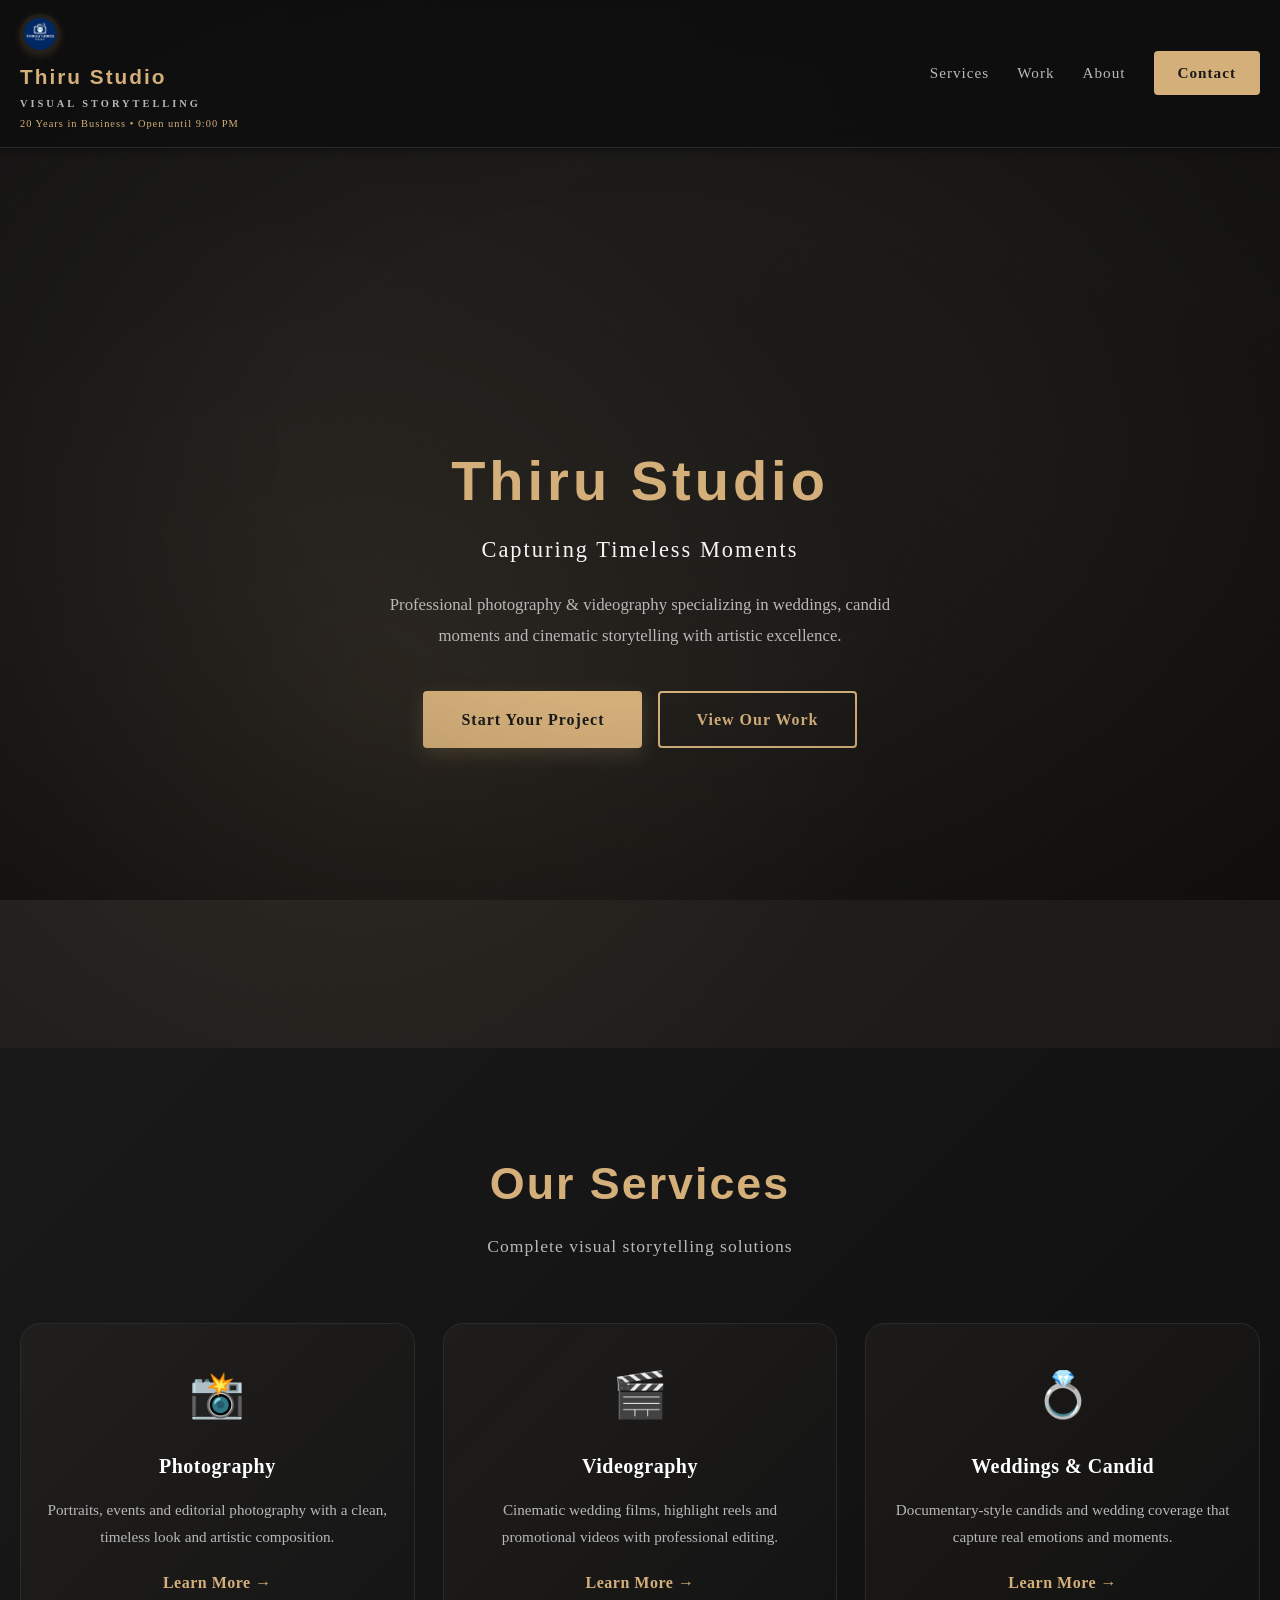
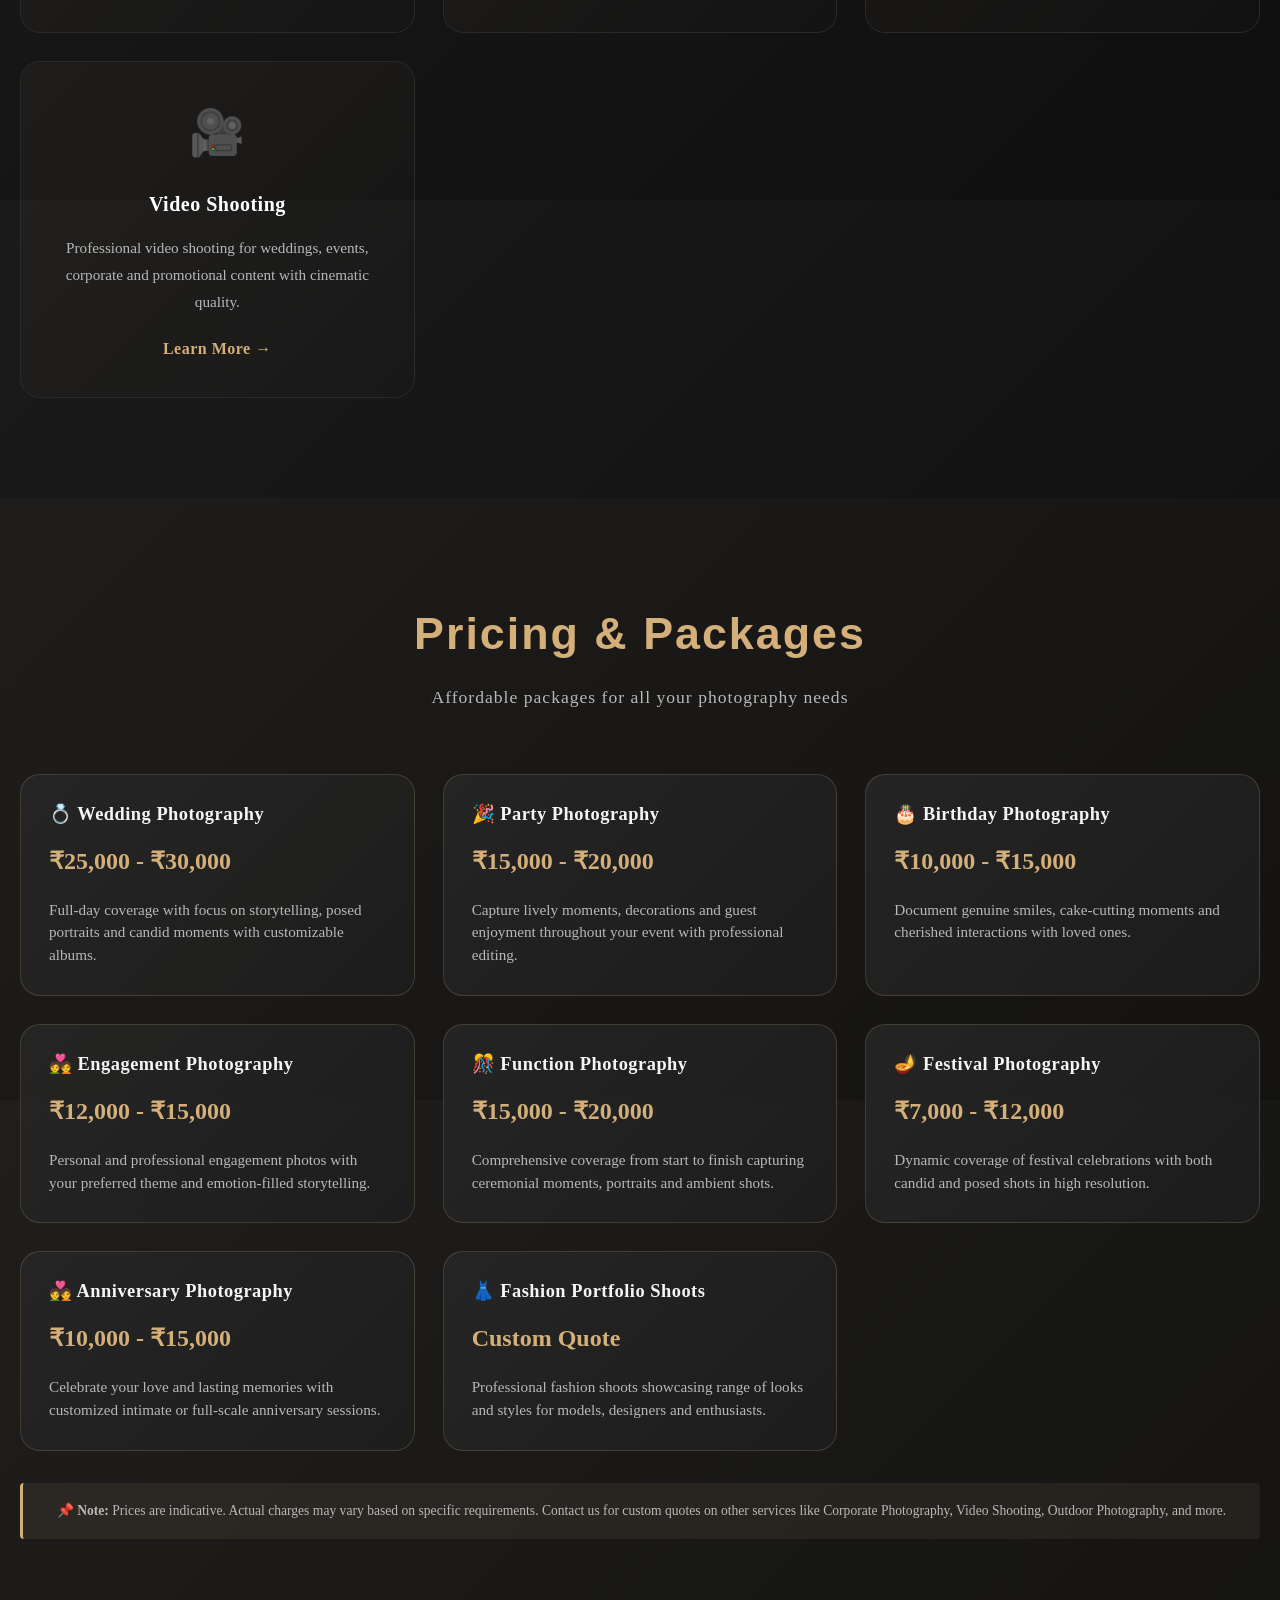
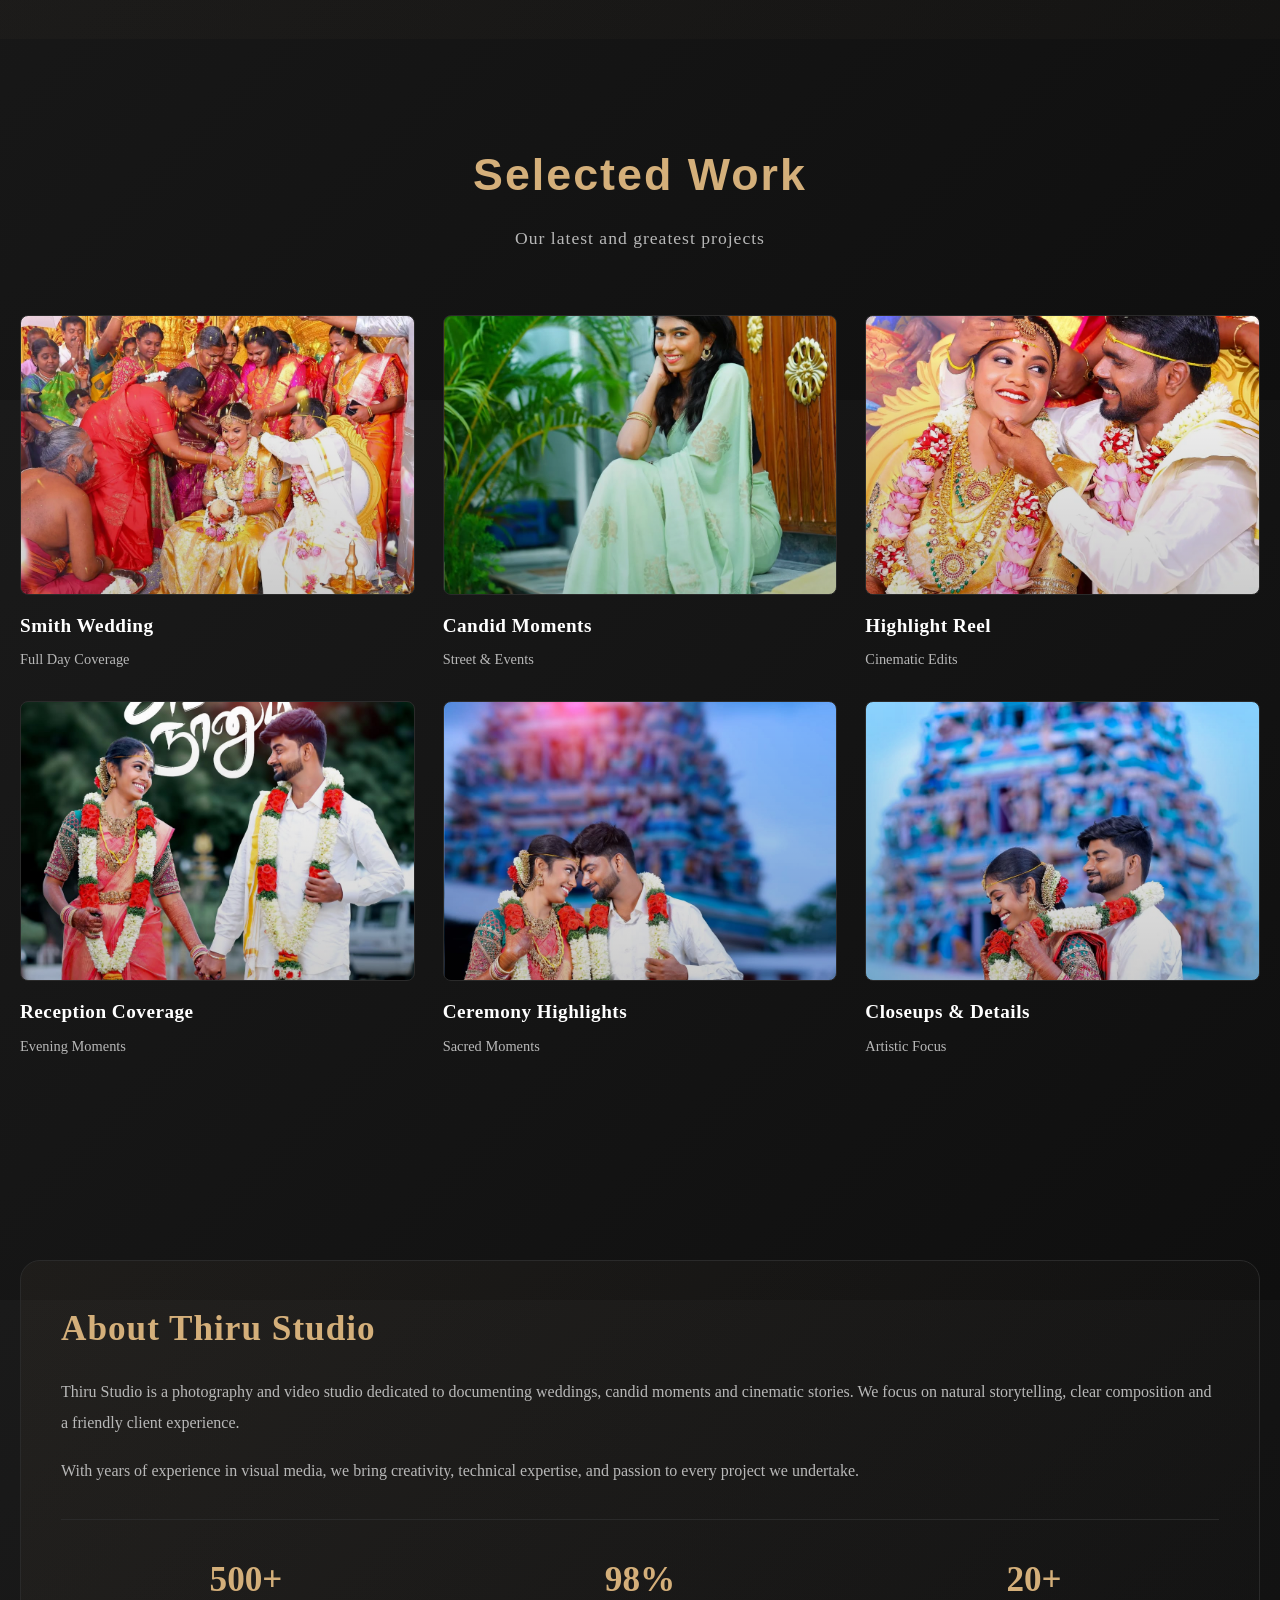
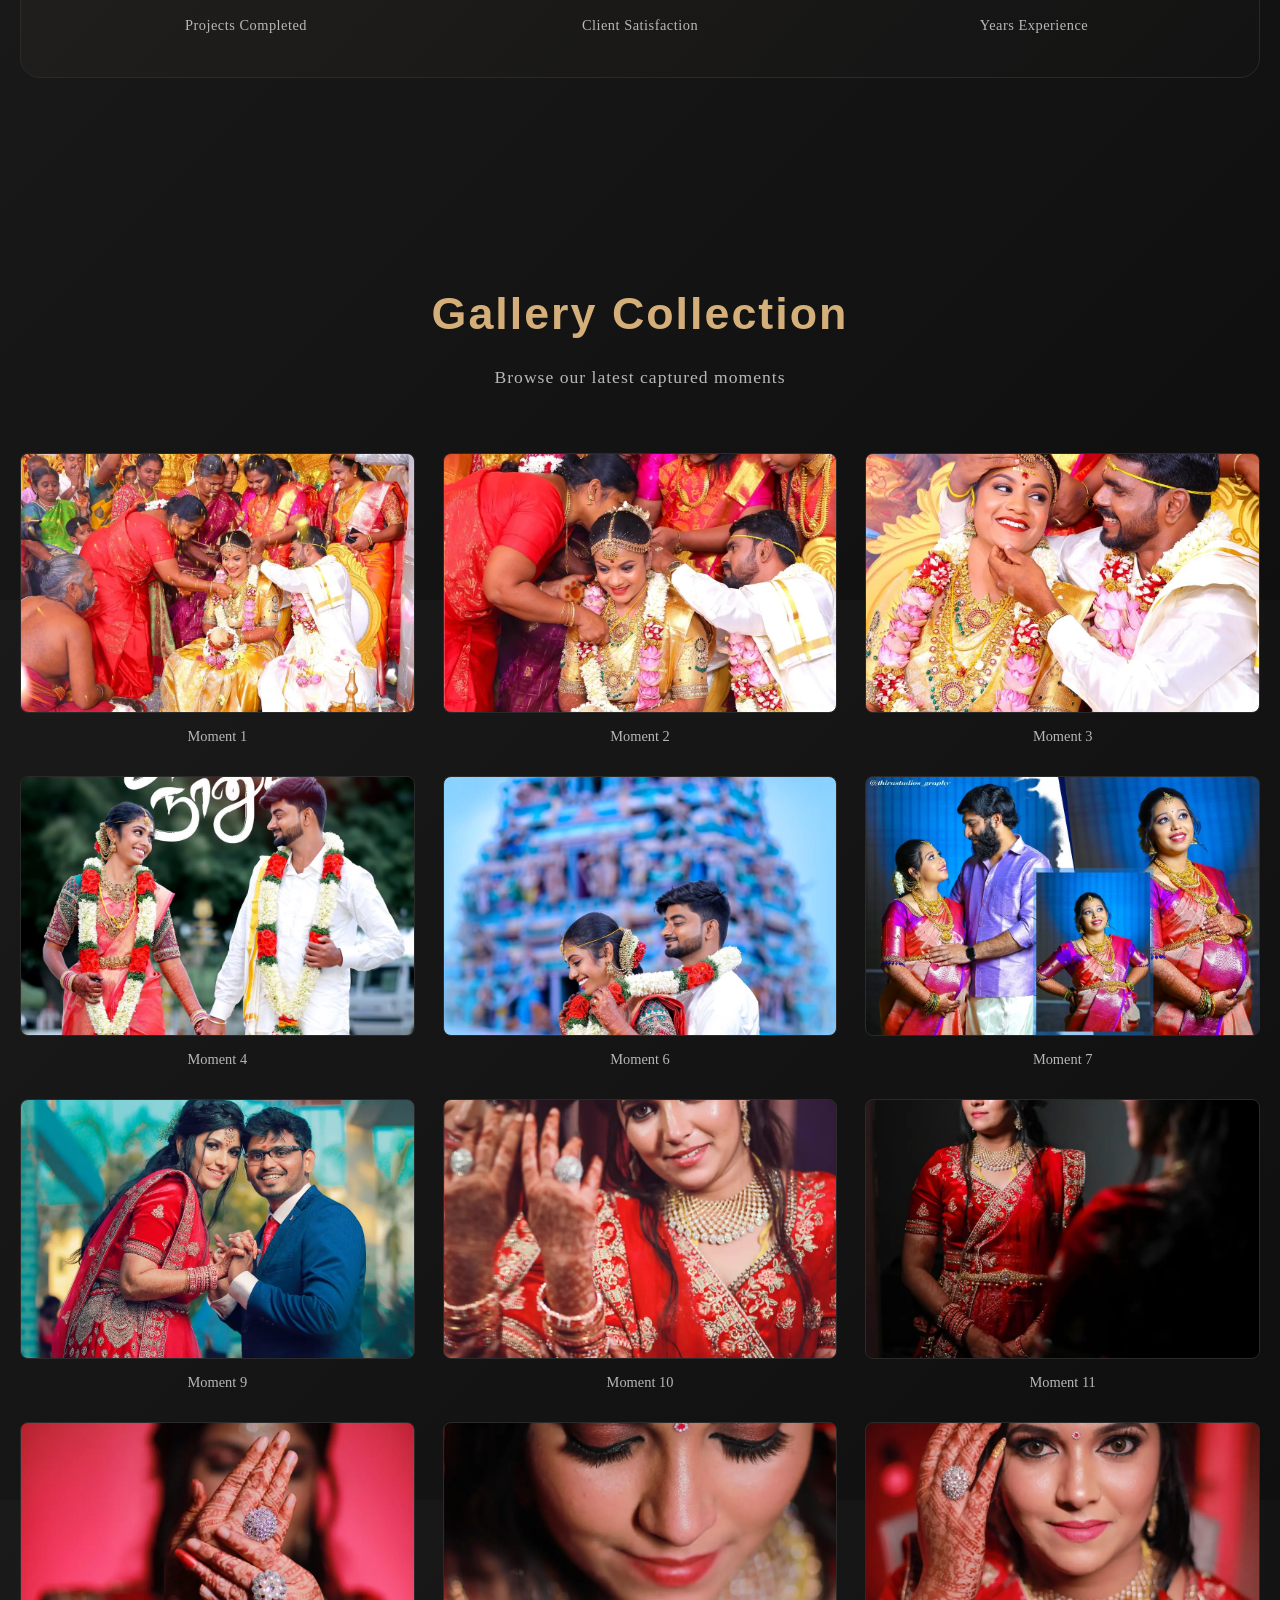
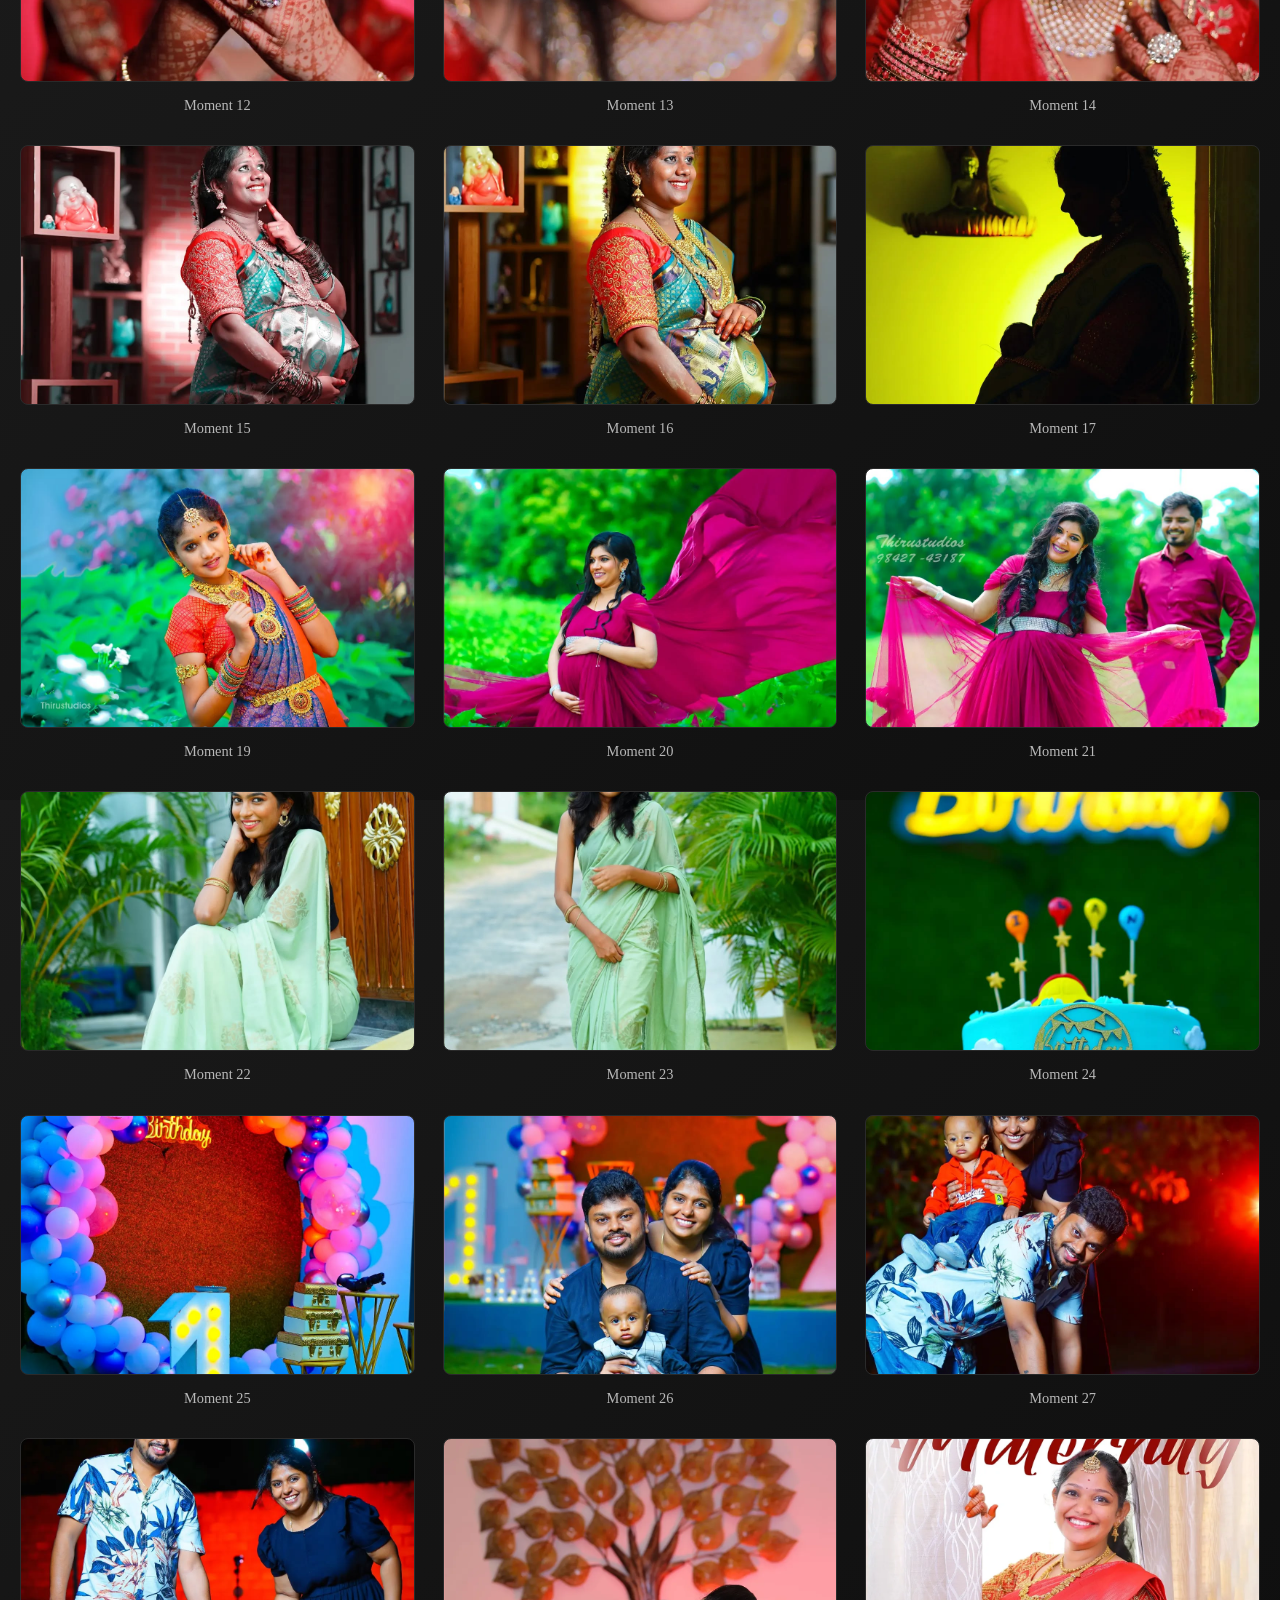
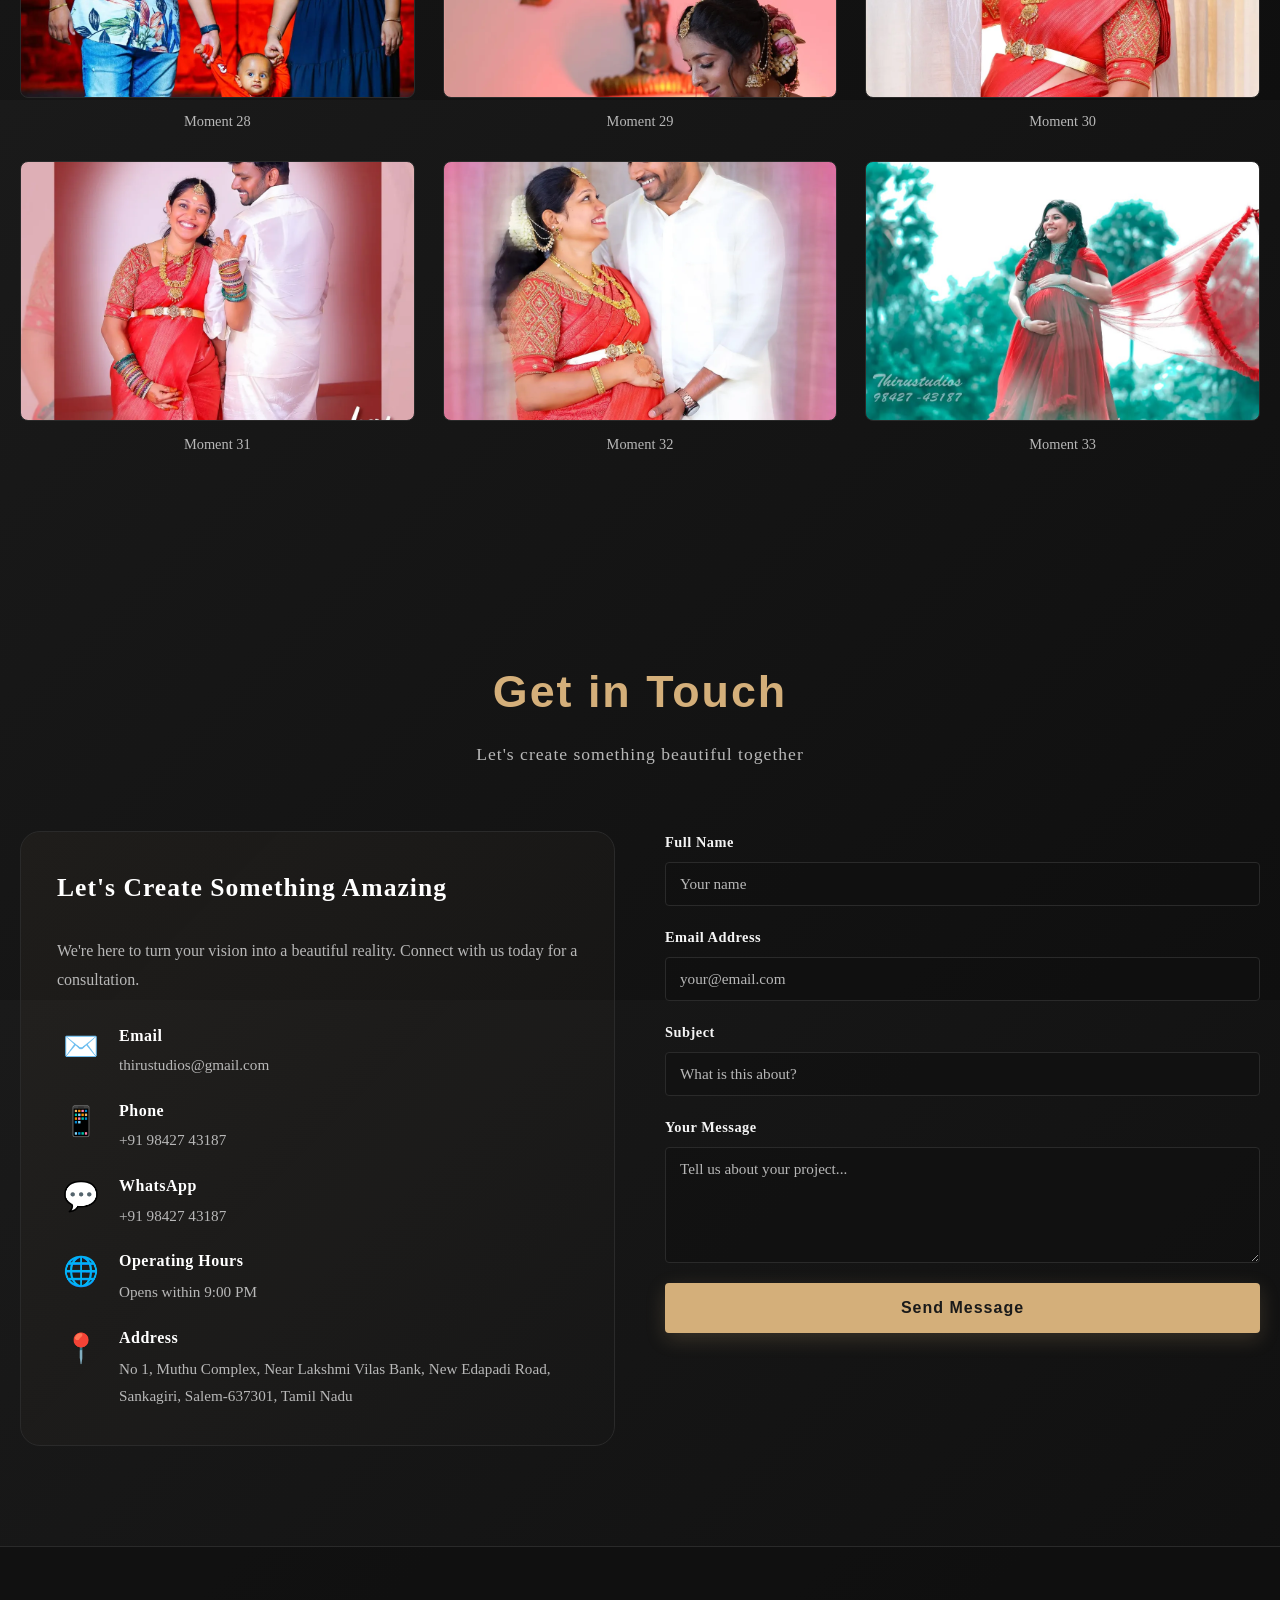
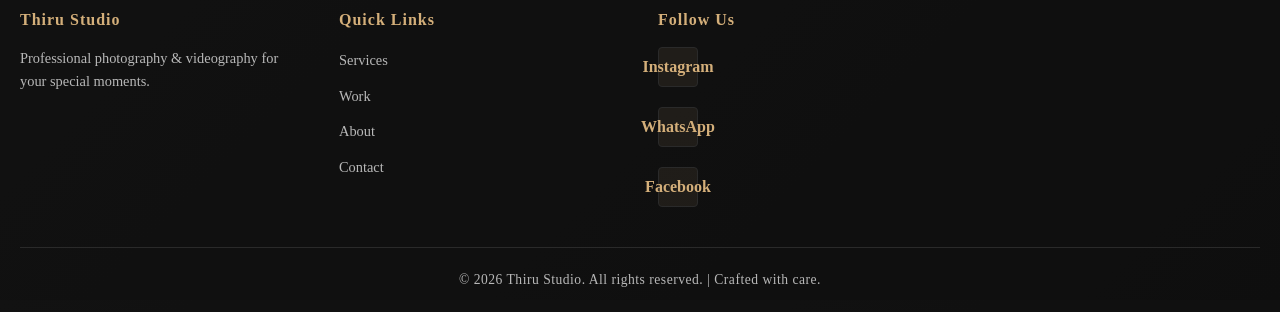
==== index.html @ d6e8b7d4 "Update index.html" ====
<!DOCTYPE html>
<html lang="en">
<head>
	<meta charset="UTF-8">
	<meta name="viewport" content="width=device-width, initial-scale=1.0">
	<title>Thiru Studio — Photography & Video Excellence</title>
	<link rel="stylesheet" href="styles.css">
</head>
<body>
	  
	<header class="site-header">
		<div class="container header-inner">
			<div class="brand-wrapper">
				<img src="logo.jpg" alt="Company Logo" class="logo">
				<a class="brand" href="#hero">Thiru Studio</a>
				<p class="brand-tagline">Visual Storytelling</p>
				<div class="brand-info">
				<span>20 Years in Business</span> • <span>Open until 9:00 PM</span>
				</div>
			</div>
			<button id="navToggle" class="nav-toggle" aria-label="Toggle navigation">☰</button>
			<nav id="siteNav" class="site-nav">
				<a href="#services">Services</a>
				<a href="#work">Work</a>
				<a href="#about">About</a>
				<a href="#contact" class="btn btn-nav">Contact</a>
			</nav>
		</div>
	</header>

	<main>
		<section id="hero" class="hero">
			<div class="container">
				<div class="hero-content">
					<h1 class="hero-title">Thiru Studio</h1>
					<p class="hero-subtitle">Capturing Timeless Moments</p>
					<p class="hero-description">Professional photography & videography specializing in weddings, candid moments and cinematic storytelling with artistic excellence.</p>
					<div class="hero-cta">
						<a href="#contact" class="btn btn-primary btn-lg">Start Your Project</a>
						<a href="#work" class="btn btn-secondary btn-lg">View Our Work</a>
					</div>
				</div>
			</div>
		</section>

		<section id="services" class="section services">
			<div class="container">
				<div class="section-header">
					<h2>Our Services</h2>
					<p class="section-subtitle">Complete visual storytelling solutions</p>
				</div>
				<div class="grid cols-3">
					<div class="service-card">
						<div class="service-icon">📸</div>
						<h3>Photography</h3>
						<p>Portraits, events and editorial photography with a clean, timeless look and artistic composition.</p>
						<a href="#contact" class="learn-more">Learn More →</a>
					</div>
					<div class="service-card">
						<div class="service-icon">🎬</div>
						<h3>Videography</h3>
						<p>Cinematic wedding films, highlight reels and promotional videos with professional editing.</p>
						<a href="#contact" class="learn-more">Learn More →</a>
					</div>
					<div class="service-card">
						<div class="service-icon">💍</div>
						<h3>Weddings & Candid</h3>
						<p>Documentary-style candids and wedding coverage that capture real emotions and moments.</p>
						<a href="#contact" class="learn-more">Learn More →</a>
					</div>
					<div class="service-card">
						<div class="service-icon">🎥</div>
						<h3>Video Shooting</h3>
						<p>Professional video shooting for weddings, events, corporate and promotional content with cinematic quality.</p>
						<a href="#contact" class="learn-more">Learn More →</a>
					</div>
				</div>
			</div>
		</section>

		<section id="pricing" class="section pricing">
			<div class="container">
				<div class="section-header">
					<h2>Pricing & Packages</h2>
					<p class="section-subtitle">Affordable packages for all your photography needs</p>
				</div>
				<div class="grid cols-3">
					<div class="pricing-card">
						<h3>💍 Wedding Photography</h3>
						<p class="price">₹25,000 - ₹30,000</p>
						<p>Full-day coverage with focus on storytelling, posed portraits and candid moments with customizable albums.</p>
					</div>
					<div class="pricing-card">
						<h3>🎉 Party Photography</h3>
						<p class="price">₹15,000 - ₹20,000</p>
						<p>Capture lively moments, decorations and guest enjoyment throughout your event with professional editing.</p>
					</div>
					<div class="pricing-card">
						<h3>🎂 Birthday Photography</h3>
						<p class="price">₹10,000 - ₹15,000</p>
						<p>Document genuine smiles, cake-cutting moments and cherished interactions with loved ones.</p>
					</div>
					<div class="pricing-card">
						<h3>💑 Engagement Photography</h3>
						<p class="price">₹12,000 - ₹15,000</p>
						<p>Personal and professional engagement photos with your preferred theme and emotion-filled storytelling.</p>
					</div>
					<div class="pricing-card">
						<h3>🎊 Function Photography</h3>
						<p class="price">₹15,000 - ₹20,000</p>
						<p>Comprehensive coverage from start to finish capturing ceremonial moments, portraits and ambient shots.</p>
					</div>
					<div class="pricing-card">
						<h3>🪔 Festival Photography</h3>
						<p class="price">₹7,000 - ₹12,000</p>
						<p>Dynamic coverage of festival celebrations with both candid and posed shots in high resolution.</p>
					</div>
					<div class="pricing-card">
						<h3>💑 Anniversary Photography</h3>
						<p class="price">₹10,000 - ₹15,000</p>
						<p>Celebrate your love and lasting memories with customized intimate or full-scale anniversary sessions.</p>
					</div>
					<div class="pricing-card">
						<h3>👗 Fashion Portfolio Shoots</h3>
						<p class="price">Custom Quote</p>
						<p>Professional fashion shoots showcasing range of looks and styles for models, designers and enthusiasts.</p>
					</div>
				</div>
				<p class="pricing-note">📌 <strong>Note:</strong> Prices are indicative. Actual charges may vary based on specific requirements. Contact us for custom quotes on other services like Corporate Photography, Video Shooting, Outdoor Photography, and more.</p>
			</div>
		</section>

		<section id="work" class="section work">
			<div class="container">
				<div class="section-header">
					<h2>Selected Work</h2>
					<p class="section-subtitle">Our latest and greatest projects</p>
				</div>
				<div class="grid cols-3">
					<figure class="work-item"> 
						<div class="work-thumb" data-src="wed 1.webp" data-caption="Smith Wedding — Full Day Coverage"></div>
						<figcaption>
							<h3>Smith Wedding</h3>
							<p>Full Day Coverage</p>
						</figcaption>
					</figure>
					<figure class="work-item"> 
						<div class="work-thumb" data-src="wed 22.webp" data-caption="Candid Moments — Street & Events"></div>
						<figcaption>
							<h3>Candid Moments</h3>
							<p>Street & Events</p>
						</figcaption>
					</figure>
					<figure class="work-item"> 
						<div class="work-thumb" data-src="wed 3.webp" data-caption="Highlight Reel — Cinematic Edits"></div>
						<figcaption>
							<h3>Highlight Reel</h3>
							<p>Cinematic Edits</p>
						</figcaption>
					</figure>
					<figure class="work-item"> 
						<div class="work-thumb" data-src="wed 4.heic" data-caption="Reception Coverage — Evening Moments"></div>
						<figcaption>
							<h3>Reception Coverage</h3>
							<p>Evening Moments</p>
						</figcaption>
					</figure>
					<figure class="work-item"> 
						<div class="work-thumb" data-src="wed 5.heic" data-caption="Ceremony Highlights — Sacred Moments"></div>
						<figcaption>
							<h3>Ceremony Highlights</h3>
							<p>Sacred Moments</p>
						</figcaption>
					</figure>
					<figure class="work-item"> 
						<div class="work-thumb" data-src="wed 6.heic" data-caption="Closeups & Details — Artistic Focus"></div>
						<figcaption>
							<h3>Closeups & Details</h3>
							<p>Artistic Focus</p>
						</figcaption>
					</figure>
				</div>
			</div>
		</section>

		<section id="about" class="section about">
			<div class="container">
				<div class="about-wrapper">
					<div class="about-content">
						<h2>About Thiru Studio</h2>
						<p>Thiru Studio is a photography and video studio dedicated to documenting weddings, candid moments and cinematic stories. We focus on natural storytelling, clear composition and a friendly client experience.</p>
						<p>With years of experience in visual media, we bring creativity, technical expertise, and passion to every project we undertake.</p>
						<div class="about-stats">
							<div class="stat">
								<strong>500+</strong>
								<span>Projects Completed</span>
							</div>
							<div class="stat">
								<strong>98%</strong>
								<span>Client Satisfaction</span>
							</div>
							<div class="stat">
								<strong>20+</strong>
								<span>Years Experience</span>
							</div>
						</div>
					</div>
				</div>
			</div>
		</section>

		<section id="gallery" class="section gallery">
			<div class="container">
				<div class="section-header">
					<h2>Gallery Collection</h2>
					<p class="section-subtitle">Browse our latest captured moments</p>
				</div>
				<div class="grid cols-3">
					<figure class="gallery-item">
						<div class="gallery-thumb" data-src="wed 1.webp" data-caption="Wedding Moment 1"></div>
						<figcaption>Moment 1</figcaption>
					</figure>
					<figure class="gallery-item">
						<div class="gallery-thumb" data-src="wed 2.webp" data-caption="Wedding Moment 2"></div>
						<figcaption>Moment 2</figcaption>
					</figure>
					<figure class="gallery-item">
						<div class="gallery-thumb" data-src="wed 3.webp" data-caption="Wedding Moment 3"></div>
						<figcaption>Moment 3</figcaption>
					</figure>
					<figure class="gallery-item">
					<div class="gallery-thumb" data-src="wed 4.heic" data-caption="Wedding Moment 4"></div>
					<figcaption>Moment 4</figcaption>
				</figure>
				<figure class="gallery-item">

					<div class="gallery-thumb" data-src="wed 6.heic" data-caption="Wedding Moment 6"></div>
						<figcaption>Moment 6</figcaption>
					</figure>
					<figure class="gallery-item">
						<div class="gallery-thumb" data-src="wed 7.webp" data-caption="Wedding Moment 7"></div>
						<figcaption>Moment 7</figcaption>
					</figure>
					<figure class="gallery-item">

						<div class="gallery-thumb" data-src="wed 9.webp" data-caption="Wedding Moment 9"></div>
						<figcaption>Moment 9</figcaption>
					</figure>
					<figure class="gallery-item">
						<div class="gallery-thumb" data-src="wed 10.webp" data-caption="Wedding Moment 10"></div>
						<figcaption>Moment 10</figcaption>
					</figure>
					<figure class="gallery-item">
						<div class="gallery-thumb" data-src="wed 11.webp" data-caption="Wedding Moment 11"></div>
						<figcaption>Moment 11</figcaption>
					</figure>
					<figure class="gallery-item">
						<div class="gallery-thumb" data-src="wed 12.webp" data-caption="Wedding Moment 12"></div>
						<figcaption>Moment 12</figcaption>
					</figure>
					<figure class="gallery-item">
						<div class="gallery-thumb" data-src="wed 13.webp" data-caption="Wedding Moment 13"></div>
						<figcaption>Moment 13</figcaption>
					</figure>
					<figure class="gallery-item">
						<div class="gallery-thumb" data-src="wed 14.webp" data-caption="Wedding Moment 14"></div>
						<figcaption>Moment 14</figcaption>
					</figure>
					<figure class="gallery-item">
						<div class="gallery-thumb" data-src="wed 15.webp" data-caption="Wedding Moment 15"></div>
						<figcaption>Moment 15</figcaption>
					</figure>
					<figure class="gallery-item">
						<div class="gallery-thumb" data-src="wed 16.webp" data-caption="Wedding Moment 16"></div>
						<figcaption>Moment 16</figcaption>
					</figure>
					<figure class="gallery-item">
						<div class="gallery-thumb" data-src="wed 17.webp" data-caption="Wedding Moment 17"></div>
						<figcaption>Moment 17</figcaption>
					</figure>
					<figure class="gallery-item">
						<div class="gallery-thumb" data-src="wed 19.webp" data-caption="Wedding Moment 19"></div>
						<figcaption>Moment 19</figcaption>
					</figure>
					<figure class="gallery-item">
						<div class="gallery-thumb" data-src="wed 20.webp" data-caption="Wedding Moment 20"></div>
						<figcaption>Moment 20</figcaption>
					</figure>
					<figure class="gallery-item">
						<div class="gallery-thumb" data-src="wed 21.webp" data-caption="Wedding Moment 21"></div>
						<figcaption>Moment 21</figcaption>
					</figure>
					<figure class="gallery-item">
						<div class="gallery-thumb" data-src="wed 22.webp" data-caption="Wedding Moment 22"></div>
						<figcaption>Moment 22</figcaption>
					</figure>
					<figure class="gallery-item">
						<div class="gallery-thumb" data-src="wed 23.webp" data-caption="Wedding Moment 23"></div>
						<figcaption>Moment 23</figcaption>
					</figure>
					<figure class="gallery-item">
						<div class="gallery-thumb" data-src="wed 24.webp" data-caption="Wedding Moment 24"></div>
						<figcaption>Moment 24</figcaption>
					</figure>
					<figure class="gallery-item">
						<div class="gallery-thumb" data-src="wed 25.webp" data-caption="Wedding Moment 25"></div>
						<figcaption>Moment 25</figcaption>
					</figure>
					<figure class="gallery-item">
						<div class="gallery-thumb" data-src="wed 26.webp" data-caption="Wedding Moment 26"></div>
						<figcaption>Moment 26</figcaption>
					</figure>
					<figure class="gallery-item">
						<div class="gallery-thumb" data-src="wed 27.webp" data-caption="Wedding Moment 27"></div>
						<figcaption>Moment 27</figcaption>
					</figure>
					<figure class="gallery-item">
						<div class="gallery-thumb" data-src="wed 28.webp" data-caption="Wedding Moment 28"></div>
						<figcaption>Moment 28</figcaption>
					</figure>
					<figure class="gallery-item">
						<div class="gallery-thumb" data-src="wed 29.webp" data-caption="Wedding Moment 29"></div>
						<figcaption>Moment 29</figcaption>
					</figure>
					<figure class="gallery-item">
						<div class="gallery-thumb" data-src="wed 30.webp" data-caption="Wedding Moment 30"></div>
						<figcaption>Moment 30</figcaption>
					</figure>
					<figure class="gallery-item">
						<div class="gallery-thumb" data-src="wed 31.webp" data-caption="Wedding Moment 31"></div>
						<figcaption>Moment 31</figcaption>
					</figure>
					<figure class="gallery-item">
						<div class="gallery-thumb" data-src="wed 32.webp" data-caption="Wedding Moment 32"></div>
						<figcaption>Moment 32</figcaption>
					</figure>
					<figure class="gallery-item">
					<div class="gallery-thumb" data-src="wedd 33.webp" data-caption="Wedding Moment 33"></div>
						<figcaption>Moment 33</figcaption>
					</figure>
				</div>
			</div>
		</section>

		<section id="contact" class="section contact">
			<div class="container">
				<div class="section-header">
					<h2>Get in Touch</h2>
					<p class="section-subtitle">Let's create something beautiful together</p>
				</div>
				<div class="contact-wrapper">
					<div class="contact-info-box">
						<h3>Let's Create Something Amazing</h3>
						<p>We're here to turn your vision into a beautiful reality. Connect with us today for a consultation.</p>
						<div class="contact-details">
							<div class="detail-item">
								<span class="detail-icon">✉️</span>
								<div>
									<strong>Email</strong>
									<a href="mailto:thirustudios@gmail.com">thirustudios@gmail.com</a>
								</div>
							</div>
							<div class="detail-item">
								<span class="detail-icon">📱</span>
								<div>
									<strong>Phone</strong>
										<a href="tel:+919842743187">+91 98427 43187</a>
								</div>
							</div>
							<div class="detail-item">
								<span class="detail-icon">💬</span>
								<div>
									<strong>WhatsApp</strong>
										<a href="https://wa.me/919842743187" target="_blank">+91 98427 43187</a>
								</div>
							</div>
							<div class="detail-item">
								<span class="detail-icon">🌐</span>
								<div>
								<strong>Operating Hours</strong>
								<p>Opens within 9:00 PM</p>
								</div>
							</div>
							<div class="detail-item">
								<span class="detail-icon">📍</span>
								<div>
									<strong>Address</strong>
									<p>No 1, Muthu Complex, Near Lakshmi Vilas Bank, New Edapadi Road, Sankagiri, Salem-637301, Tamil Nadu</p>
								</div>
							</div>
						</div>
					</div>
					<form id="contactForm" class="contact-form">
						<div class="form-group">
							<label for="name">Full Name</label>
							<input type="text" id="name" name="name" placeholder="Your name" required />
						</div>
						<div class="form-group">
							<label for="email">Email Address</label>
							<input type="email" id="email" name="email" placeholder="your@email.com" required />
						</div>
						<div class="form-group">
							<label for="subject">Subject</label>
							<input type="text" id="subject" name="subject" placeholder="What is this about?" />
						</div>
						<div class="form-group">
							<label for="message">Your Message</label>
							<textarea id="message" name="message" rows="5" placeholder="Tell us about your project..." required></textarea>
						</div>
						<button type="submit" class="btn btn-primary btn-lg">Send Message</button>
					</form>
				</div>
			</div>
		</section>
	</main>

	<footer class="site-footer">
		<div class="container footer-inner">
			<div class="footer-content">
				<div class="footer-section">
					<h4>Thiru Studio</h4>
					<p>Professional photography & videography for your special moments.</p>
				</div>
				<div class="footer-section">
					<h4>Quick Links</h4>
					<ul>
						<li><a href="#services">Services</a></li>
						<li><a href="#work">Work</a></li>
						<li><a href="#about">About</a></li>
						<li><a href="#contact">Contact</a></li>
					</ul>
				</div>
				<div class="footer-section">
					<h4>Follow Us</h4>
					<div class="socials">
						<a href="https://www.instagram.com/thirustudios_graphy" target="_blank" aria-label="Instagram" class="social-link">Instagram</a>
						<a href="https://wa.me/919842743187" target="_blank" aria-label="WhatsApp" class="social-link">WhatsApp</a>
						<a href="https://facebook.com/" target="_blank" aria-label="Facebook" class="social-link">Facebook</a>
					</div>
				</div>
			</div>
			<div class="footer-bottom">
				<p>&copy; <span id="year">2026</span> Thiru Studio. All rights reserved. | Crafted with care.</p>
			</div>
		</div>
	</footer>

	<script src="script.js"></script>
</body>
</html>
---- styles.css ----
/* =========================================
   THIRU STUDIO — Professional Photography
   Modern, Elegant, Mobile-First Design
   ========================================= */

:root {
  /* Elegant Studio Color Palette */
  --primary: #8b7355;
  --primary-light: #a89080;
  --primary-dark: #6b5344;
  --accent: #d4af7a;
  --accent-light: #e5c4a0;
  --secondary: #2c2c2c;
  --text-light: #f5f5f5;
  --text-muted: #b8b8b8;
  --bg-dark: #1a1a1a;
  --bg-darker: #0f0f0f;
  --border: #2a2a2a;
  --white: #ffffff;
  --max-width: 1300px;
  --radius: 12px;
  --radius-lg: 20px;
  --shadow: 0 8px 24px rgba(0, 0, 0, 0.5);
  --shadow-lg: 0 16px 48px rgba(0, 0, 0, 0.6);
}

* {
  box-sizing: border-box;
  margin: 0;
  padding: 0;
}

html, body {
  width: 100%;
  height: 100%;
}

body {
  font-family: 'Georgia', 'Garamond', serif;
  background: linear-gradient(135deg, var(--bg-dark) 0%, var(--bg-darker) 100%);
  color: var(--text-light);
  line-height: 1.6;
  -webkit-font-smoothing: antialiased;
  -moz-osx-font-smoothing: grayscale;
  overflow-x: hidden;
}

.container {
  max-width: var(--max-width);
  margin: 0 auto;
  padding: 0 20px;
}

/* ===== HEADER ===== */
.site-header {
  position: sticky;
  top: 0;
  z-index: 100;
  background: rgba(15, 15, 15, 0.95);
  backdrop-filter: blur(10px);
  border-bottom: 1px solid var(--border);
  padding: 14px 0;
  box-shadow: 0 2px 8px rgba(0, 0, 0, 0.4);
}

.header-inner {
  display: flex;
  align-items: center;
  justify-content: space-between;
  gap: 20px;
}

.brand-wrapper {
  display: flex;
  flex-direction: column;
  gap: 2px;
  flex: 1;
  align-items: flex-start;
}

.logo {
  height: 40px;
  width: 40px;
  margin-bottom: 4px;
  border-radius: 50%;
  object-fit: cover;
  transition: transform 0.3s ease;
  background: rgba(212, 175, 122, 0.1);
  padding: 4px;
  box-shadow: 0 2px 8px rgba(212, 175, 122, 0.15);
}

.logo:hover {
  transform: scale(1.1) rotate(5deg);
}

.brand {
  font-family: 'Arial', sans-serif;
  font-weight: 700;
  font-size: 1.3rem;
  color: var(--accent);
  text-decoration: none;
  letter-spacing: 2px;
  transition: all 0.3s ease;
}

.brand:hover {
  color: var(--accent-light);
  transform: translateX(2px);
}

.brand-tagline {
  font-size: 0.65rem;
  color: var(--text-muted);
  font-weight: 600;
  letter-spacing: 3px;
  text-transform: uppercase;
}

.brand-info {
  font-size: 0.65rem;
  color: var(--accent);
  font-weight: 500;
  letter-spacing: 1px;
}

.site-nav {
  display: flex;
  align-items: center;
  gap: 28px;
  margin-left: auto;
}

.site-nav a {
  color: var(--text-muted);
  text-decoration: none;
  font-weight: 500;
  font-size: 0.95rem;
  transition: all 0.3s ease;
  position: relative;
  letter-spacing: 1px;
}

.site-nav a::after {
  content: '';
  position: absolute;
  bottom: -4px;
  left: 0;
  width: 0;
  height: 1.5px;
  background: var(--accent);
  transition: width 0.3s ease;
}

.site-nav a:hover {
  color: var(--accent);
}

.site-nav a:hover::after {
  width: 100%;
}

.nav-toggle {
  display: none;
  flex-direction: column;
  gap: 6px;
  background: none;
  border: none;
  cursor: pointer;
  padding: 8px;
}

.nav-toggle span {
  width: 24px;
  height: 2px;
  background: var(--accent);
  transition: all 0.3s ease;
}

.btn-nav {
  padding: 10px 24px !important;
  border-radius: 4px;
  background: var(--accent) !important;
  border: none !important;
  color: var(--bg-dark) !important;
  font-weight: 600 !important;
}

.btn-nav:hover::after {
  width: 0 !important;
}

/* ===== HERO ===== */
.hero {
  min-height: 100vh;
  display: flex;
  align-items: center;
  justify-content: center;
  padding: 100px 20px;
  background: linear-gradient(135deg, rgba(139, 115, 85, 0.05) 0%, rgba(212, 175, 122, 0.05) 100%);
  position: relative;
  overflow: hidden;
}

.hero::before {
  content: '';
  position: absolute;
  inset: 0;
  background: radial-gradient(circle at 30% 60%, rgba(212, 175, 122, 0.08) 0%, transparent 50%);
  pointer-events: none;
}

.hero-content {
  position: relative;
  z-index: 2;
  text-align: center;
  max-width: 800px;
  margin: 0 auto;
}

.hero-title {
  font-family: 'Arial', sans-serif;
  font-size: 3.5rem;
  font-weight: 900;
  margin-bottom: 16px;
  letter-spacing: 4px;
  color: var(--accent);
  line-height: 1.2;
}

.hero-subtitle {
  font-size: 1.4rem;
  color: var(--text-light);
  margin-bottom: 20px;
  font-weight: 300;
  letter-spacing: 2px;
}

.hero-description {
  font-size: 1.05rem;
  color: var(--text-muted);
  margin-bottom: 40px;
  line-height: 1.8;
  max-width: 550px;
  margin-left: auto;
  margin-right: auto;
}

.hero-cta {
  display: flex;
  gap: 16px;
  justify-content: center;
  align-items: center;
  flex-wrap: wrap;
}

/* ===== BUTTONS ===== */
.btn {
  display: inline-flex;
  align-items: center;
  justify-content: center;
  padding: 13px 32px;
  border-radius: 4px;
  text-decoration: none;
  font-weight: 600;
  border: 2px solid transparent;
  transition: all 0.3s ease;
  cursor: pointer;
  font-size: 0.95rem;
  gap: 8px;
  letter-spacing: 1px;
}

.btn-lg {
  padding: 14px 36px;
  font-size: 1rem;
}

.btn-primary {
  background: var(--accent);
  color: var(--bg-dark);
  border-color: var(--accent);
  box-shadow: 0 6px 20px rgba(212, 175, 122, 0.2);
}

.btn-primary:hover {
  background: var(--accent-light);
  transform: translateY(-2px);
  box-shadow: 0 10px 30px rgba(212, 175, 122, 0.3);
}

.btn-secondary {
  background: transparent;
  color: var(--accent);
  border-color: var(--accent);
}

.btn-secondary:hover {
  background: rgba(212, 175, 122, 0.1);
  transform: translateY(-2px);
}

/* ===== SECTIONS ===== */
.section {
  padding: 80px 0;
  position: relative;
}

.section-header {
  text-align: center;
  margin-bottom: 60px;
}

.section-header h2 {
  font-family: 'Arial', sans-serif;
  font-size: 2.8rem;
  margin-bottom: 12px;
  font-weight: 800;
  letter-spacing: 2px;
  color: var(--accent);
}

.section-subtitle {
  font-size: 1.1rem;
  color: var(--text-muted);
  margin: 0;
  letter-spacing: 1px;
}

h2 {
  color: var(--accent);
}

h3 {
  color: var(--white);
  font-size: 1.25rem;
  letter-spacing: 0.5px;
}

p {
  color: var(--text-muted);
  line-height: 1.8;
}

/* ===== GRID ===== */
.grid {
  display: grid;
  gap: 28px;
}

.cols-3 {
  grid-template-columns: repeat(auto-fit, minmax(300px, 1fr));
}

/* ===== SERVICES SECTION ===== */
.service-card {
  background: linear-gradient(135deg, rgba(139, 115, 85, 0.08), rgba(44, 44, 44, 0.05));
  border: 1px solid var(--border);
  padding: 36px 24px;
  border-radius: var(--radius-lg);
  text-align: center;
  transition: all 0.4s cubic-bezier(0.4, 0, 0.2, 1);
  display: flex;
  flex-direction: column;
  gap: 14px;
  position: relative;
  overflow: hidden;
}

.service-card::before {
  content: '';
  position: absolute;
  inset: 0;
  background: linear-gradient(135deg, rgba(212, 175, 122, 0.1), transparent);
  opacity: 0;
  transition: opacity 0.4s ease;
  pointer-events: none;
}

.service-card:hover {
  border-color: var(--accent);
  transform: translateY(-8px);
  box-shadow: var(--shadow);
  background: linear-gradient(135deg, rgba(139, 115, 85, 0.12), rgba(44, 44, 44, 0.08));
}

.service-card:hover::before {
  opacity: 1;
}

.service-icon {
  font-size: 2.8rem;
  margin-bottom: 4px;
  display: inline-block;
}

.service-card h3 {
  margin: 0;
  font-weight: 700;
}

.service-card p {
  margin: 0;
  font-size: 0.95rem;
}

.learn-more {
  color: var(--accent);
  text-decoration: none;
  font-weight: 600;
  transition: all 0.3s ease;
  display: inline-block;
  margin-top: 6px;
  letter-spacing: 0.5px;
}

.learn-more:hover {
  color: var(--accent-light);
  transform: translateX(4px);
}

/* ===== PRICING SECTION ===== */
.pricing {
  background: linear-gradient(135deg, rgba(139, 115, 85, 0.05) 0%, rgba(212, 175, 122, 0.02) 100%);
}

.pricing-card {
  background: linear-gradient(135deg, rgba(40, 40, 40, 0.8) 0%, rgba(30, 30, 30, 0.8) 100%);
  border: 1px solid rgba(212, 175, 122, 0.2);
  border-radius: var(--radius-lg);
  padding: 28px;
  display: flex;
  flex-direction: column;
  gap: 12px;
  transition: all 0.4s cubic-bezier(0.25, 0.46, 0.45, 0.94);
  position: relative;
  overflow: hidden;
}

.pricing-card::before {
  content: '';
  position: absolute;
  top: 0;
  left: -100%;
  width: 100%;
  height: 100%;
  background: linear-gradient(90deg, transparent, rgba(212, 175, 122, 0.15), transparent);
  transition: left 0.6s ease;
  pointer-events: none;
}

.pricing-card:hover {
  border-color: var(--accent);
  background: linear-gradient(135deg, rgba(50, 50, 50, 0.9) 0%, rgba(40, 40, 40, 0.9) 100%);
  transform: translateY(-8px);
  box-shadow: 0 12px 32px rgba(212, 175, 122, 0.15);
}

.pricing-card:hover::before {
  left: 100%;
}

.pricing-card h3 {
  font-size: 1.15rem;
  font-weight: 700;
  color: var(--text-light);
  margin: 0;
  line-height: 1.3;
}

.pricing-card .price {
  font-size: 1.5rem;
  font-weight: 700;
  color: var(--accent);
  margin: 4px 0 8px 0;
}

.pricing-card p {
  font-size: 0.95rem;
  color: var(--text-muted);
  margin: 0;
  line-height: 1.5;
}

.pricing-note {
  text-align: center;
  font-size: 0.85rem;
  color: var(--text-muted);
  margin-top: 32px;
  padding: 16px;
  background: rgba(212, 175, 122, 0.08);
  border-left: 3px solid var(--accent);
  border-radius: 4px;
}
.work-item {
  position: relative;
  cursor: pointer;
  margin: 0;
}

.work-thumb {
  width: 100%;
  height: 280px;
  background-size: cover;
  background-position: center;
  border-radius: 8px;
  display: flex;
  align-items: flex-end;
  padding: 20px;
  position: relative;
  overflow: hidden;
  transition: all 0.4s cubic-bezier(0.4, 0, 0.2, 1);
  background-color: var(--border);
  border: 1px solid var(--border);
}

.work-thumb::before {
  content: '';
  position: absolute;
  inset: 0;
  background: linear-gradient(180deg, rgba(0, 0, 0, 0), rgba(0, 0, 0, 0.5));
  opacity: 0.4;
  transition: opacity 0.4s ease;
  z-index: 1;
}

.work-item:hover .work-thumb {
  transform: scale(1.06);
  box-shadow: var(--shadow);
  border-color: var(--accent);
}

.work-item:hover .work-thumb::before {
  opacity: 0.7;
}

.work-item figcaption {
  margin-top: 16px;
  text-align: left;
}

.work-item figcaption h3 {
  margin: 0 0 6px;
  font-size: 1.2rem;
  font-weight: 700;
}

.work-item figcaption p {
  margin: 0;
  color: var(--text-muted);
  font-size: 0.9rem;
}

/* ===== ABOUT SECTION ===== */
.about-wrapper {
  display: grid;
  grid-template-columns: 1fr;
  gap: 50px;
  align-items: center;
}

.about-content {
  padding: 40px;
  background: linear-gradient(135deg, rgba(139, 115, 85, 0.08), rgba(44, 44, 44, 0.05));
  border: 1px solid var(--border);
  border-radius: var(--radius-lg);
}

.about-content h2 {
  font-size: 2.2rem;
  margin-bottom: 20px;
  letter-spacing: 1px;
}

.about-content p {
  margin-bottom: 18px;
  font-size: 1rem;
  line-height: 1.9;
}

.about-stats {
  display: grid;
  grid-template-columns: repeat(3, 1fr);
  gap: 24px;
  margin-top: 32px;
  padding-top: 32px;
  border-top: 1px solid var(--border);
}

.stat {
  text-align: center;
}

.stat strong {
  display: block;
  font-size: 2.2rem;
  color: var(--accent);
  margin-bottom: 6px;
  font-weight: 700;
}

.stat span {
  display: block;
  color: var(--text-muted);
  font-size: 0.9rem;
  letter-spacing: 0.5px;
}

/* ===== GALLERY SECTION ===== */
.gallery-item {
  position: relative;
  margin: 0;
}

.gallery-thumb {
  width: 100%;
  height: 260px;
  background-size: cover;
  background-position: center;
  border-radius: 8px;
  overflow: hidden;
  transition: all 0.4s cubic-bezier(0.4, 0, 0.2, 1);
  background-color: var(--border);
  position: relative;
  display: flex;
  align-items: center;
  justify-content: center;
  border: 1px solid var(--border);
  cursor: pointer;
}

.gallery-thumb::after {
  content: '';
  position: absolute;
  inset: 0;
  background: linear-gradient(135deg, rgba(212, 175, 122, 0.2), rgba(139, 115, 85, 0.2));
  opacity: 0;
  transition: opacity 0.4s ease;
  z-index: 2;
}

.gallery-item:hover .gallery-thumb {
  transform: scale(1.08);
  box-shadow: var(--shadow);
  border-color: var(--accent);
}

.gallery-item:hover .gallery-thumb::after {
  opacity: 1;
}

.gallery-item figcaption {
  margin-top: 12px;
  color: var(--text-muted);
  text-align: center;
  font-size: 0.9rem;
  font-weight: 500;
}

/* ===== CONTACT SECTION ===== */
.contact-wrapper {
  display: grid;
  grid-template-columns: 1fr 1fr;
  gap: 50px;
  align-items: stretch;
}

.contact-info-box {
  padding: 36px;
  background: linear-gradient(135deg, rgba(139, 115, 85, 0.08), rgba(44, 44, 44, 0.05));
  border: 1px solid var(--border);
  border-radius: var(--radius-lg);
  display: flex;
  flex-direction: column;
  gap: 28px;
}

.contact-info-box h3 {
  font-size: 1.6rem;
  margin: 0;
  letter-spacing: 1px;
}

.contact-details {
  display: flex;
  flex-direction: column;
  gap: 20px;
}

.detail-item {
  display: flex;
  gap: 14px;
  align-items: flex-start;
}

.detail-icon {
  font-size: 1.8rem;
  min-width: 48px;
  text-align: center;
  color: var(--accent);
}

.detail-item div {
  flex: 1;
}

.detail-item strong {
  display: block;
  color: var(--white);
  margin-bottom: 4px;
  font-weight: 600;
  letter-spacing: 0.5px;
}

.detail-item a,
.detail-item p {
  margin: 0;
  color: var(--text-muted);
  text-decoration: none;
  transition: all 0.3s ease;
  font-size: 0.95rem;
}

.detail-item a:hover {
  color: var(--accent);
}

.contact-form {
  display: flex;
  flex-direction: column;
  gap: 20px;
}

.form-group {
  display: flex;
  flex-direction: column;
  gap: 8px;
}

.form-group label {
  color: var(--text-light);
  font-weight: 600;
  font-size: 0.9rem;
  letter-spacing: 0.5px;
}

.form-group input,
.form-group textarea {
  padding: 12px 14px;
  border: 1px solid var(--border);
  background: rgba(15, 15, 15, 0.6);
  border-radius: 4px;
  color: var(--text-light);
  font-family: inherit;
  font-size: 0.95rem;
  transition: all 0.3s ease;
}

.form-group input::placeholder,
.form-group textarea::placeholder {
  color: var(--text-muted);
}

.form-group input:focus,
.form-group textarea:focus {
  outline: none;
  border-color: var(--accent);
  background: rgba(15, 15, 15, 0.8);
  box-shadow: 0 0 0 2px rgba(212, 175, 122, 0.15);
}

/* ===== FOOTER ===== */
.site-footer {
  border-top: 1px solid var(--border);
  padding: 60px 0 20px;
  background: rgba(15, 15, 15, 0.7);
}

.footer-inner {
  display: flex;
  flex-direction: column;
  gap: 40px;
}

.footer-content {
  display: grid;
  grid-template-columns: repeat(4, 1fr);
  gap: 36px;
}

.footer-section h4 {
  font-size: 1rem;
  margin-bottom: 14px;
  color: var(--accent);
  font-weight: 700;
  letter-spacing: 1px;
}

.footer-section p {
  margin: 0 0 12px;
  font-size: 0.9rem;
  line-height: 1.6;
}

.footer-section ul {
  list-style: none;
  display: flex;
  flex-direction: column;
  gap: 10px;
}

.footer-section ul li a {
  color: var(--text-muted);
  text-decoration: none;
  transition: all 0.3s ease;
  display: inline-flex;
  align-items: center;
  gap: 6px;
  font-size: 0.9rem;
}

.footer-section ul li a:hover {
  color: var(--accent);
  transform: translateX(4px);
}

.socials {
  display: flex;
  flex-direction: column;
  gap: 20px;
  align-items: flex-start;
}

.social-link {
  display: inline-flex;
  align-items: center;
  justify-content: center;
  width: 40px;
  height: 40px;
  border-radius: 4px;
  background: rgba(212, 175, 122, 0.08);
  color: var(--accent);
  text-decoration: none;
  transition: all 0.3s ease;
  font-weight: 600;
  border: 1px solid var(--border);
}

.social-link:hover {
  background: var(--accent);
  color: var(--bg-dark);
  transform: translateY(-3px);
  border-color: var(--accent);
  box-shadow: 0 8px 20px rgba(212, 175, 122, 0.2);
}

.footer-bottom {
  text-align: center;
  padding-top: 20px;
  border-top: 1px solid var(--border);
}

.footer-bottom p {
  margin: 0;
  font-size: 0.85rem;
  color: var(--text-muted);
  letter-spacing: 0.5px;
}

.lightbox-close {
  position: absolute;
  right: 16px;
  top: 16px;
  background: transparent;
  border: 0;
  color: var(--white);
  font-size: 28px;
  cursor: pointer;
  transition: color 0.2s ease;
  width: 40px;
  height: 40px;
}

.lightbox-close:hover {
  color: var(--accent);
}

/* ===== RESPONSIVE: MOBILE FIRST ===== */

/* Mobile (small phones) - ≤ 480px */
@media (max-width: 480px) {
  :root {
    --max-width: 100%;
  }

  body {
    font-size: 14px;
  }

  .container {
    padding: 0 16px;
  }

  /* Header Mobile */
  .site-header {
    padding: 12px 0;
  }

  .header-inner {
    gap: 12px;
  }

  .brand {
    font-size: 1.1rem;
    letter-spacing: 1.5px;
  }

  .brand-tagline {
    display: none;
  }

  .logo {
    height: 32px;
    width: 32px;
  }

  /* Nav Toggle (Hamburger) */
  .nav-toggle {
    display: flex;
    width: 44px;
    height: 44px;
    background: rgba(212, 175, 122, 0.08);
    border: 1px solid var(--border);
    border-radius: 4px;
    margin-left: auto;
  }

  .site-nav {
    position: fixed;
    top: 58px;
    left: 0;
    right: 0;
    background: rgba(15, 15, 15, 0.98);
    flex-direction: column;
    gap: 8px;
    padding: 16px;
    max-height: 0;
    overflow: auto;
    transition: max-height 0.3s ease;
    border-bottom: 1px solid var(--border);
    z-index: 120;
  }

  .site-nav.active {
    max-height: 70vh;
  }

  .site-nav a {
    display: block;
    padding: 12px 16px;
    margin: 0;
    border-radius: 6px;
    background: rgba(212, 175, 122, 0.05);
    transition: all 0.3s ease;
  }

  .site-nav a:hover {
    background: rgba(212, 175, 122, 0.12);
  }

  /* Hero Mobile */
  .hero {
    min-height: auto;
    padding: 60px 16px;
  }

  .hero-title {
    font-size: 2rem;
    margin-bottom: 12px;
    letter-spacing: 2px;
  }

  .hero-subtitle {
    font-size: 1rem;
    margin-bottom: 16px;
    letter-spacing: 1px;
  }

  .hero-description {
    font-size: 0.9rem;
    margin-bottom: 28px;
  }

  .hero-cta {
    flex-direction: column;
    gap: 10px;
  }

  .btn, .btn-lg {
    width: 100%;
    padding: 12px 20px;
    font-size: 0.95rem;
  }

  /* Sections Mobile */
  .section {
    padding: 50px 0;
  }

  .section-header {
    margin-bottom: 36px;
  }

  .section-header h2 {
    font-size: 1.6rem;
    margin-bottom: 8px;
    letter-spacing: 1px;
  }

  .section-subtitle {
    font-size: 0.95rem;
  }

  /* Grid Mobile */
  .cols-3 {
    grid-template-columns: 1fr;
    gap: 20px;
  }

  /* Service Cards Mobile */
  .service-card {
    padding: 20px 16px;
    gap: 10px;
    border-radius: 8px;
  }

  .service-icon {
    font-size: 2.2rem;
  }

  .service-card h3 {
    font-size: 1.1rem;
  }

  .service-card p {
    font-size: 0.9rem;
  }

  /* Pricing Cards Mobile */
  .pricing-card {
    padding: 20px 16px;
    gap: 10px;
    border-radius: 8px;
  }

  .pricing-card h3 {
    font-size: 1.05rem;
  }

  .pricing-card .price {
    font-size: 1.3rem;
  }

  .pricing-card p {
    font-size: 0.9rem;
  }

  .pricing-note {
    font-size: 0.8rem;
    margin-top: 24px;
  }

  .brand-info {
    display: none;
  }

  /* Work Mobile */
  .work-thumb {
    height: 180px;
    border-radius: 6px;
    padding: 12px;
  }

  .work-item figcaption h3 {
    font-size: 1.05rem;
  }

  .work-item figcaption p {
    font-size: 0.85rem;
  }

  /* About Mobile */
  .about-wrapper {
    gap: 28px;
  }

  .about-content {
    padding: 20px;
    border-radius: 8px;
  }

  .about-content h2 {
    font-size: 1.5rem;
  }

  .about-content p {
    font-size: 0.95rem;
  }

  .about-stats {
    grid-template-columns: 1fr;
    gap: 16px;
    margin-top: 24px;
    padding-top: 24px;
  }

  .stat strong {
    font-size: 1.8rem;
  }

  /* Gallery Mobile */
  .gallery-thumb {
    height: 160px;
    border-radius: 6px;
  }

  /* Contact Mobile */
  .contact-wrapper {
    grid-template-columns: 1fr;
    gap: 24px;
  }

  .contact-info-box {
    padding: 20px;
    gap: 18px;
    border-radius: 8px;
  }

  .contact-info-box h3 {
    font-size: 1.3rem;
  }

  .contact-details {
    gap: 16px;
  }

  .detail-icon {
    font-size: 1.6rem;
    min-width: 40px;
  }

  .detail-item div {
    font-size: 0.9rem;
  }

  .contact-form {
    gap: 16px;
  }

  .form-group input,
  .form-group textarea {
    padding: 11px 12px;
    font-size: 1rem;
  }

  .contact-form .btn {
    width: 100%;
    padding: 12px 20px;
  }

  /* Footer Mobile */
  .site-footer {
    padding: 40px 0 16px;
  }

  .footer-inner {
    gap: 28px;
  }

  .footer-content {
    grid-template-columns: 1fr 1fr;
    gap: 20px;
  }

  .footer-section h4 {
    font-size: 0.9rem;
    margin-bottom: 10px;
  }

  .footer-section p {
    font-size: 0.85rem;
  }

  .footer-section ul {
    gap: 8px;
  }

  .footer-section ul li a {
    font-size: 0.85rem;
  }

  .socials {
    gap: 16px;
    flex-direction: column;
    align-items: flex-start;
  }

  .social-link {
    width: 36px;
    height: 36px;
    font-size: 0.9rem;
  }

  .footer-bottom {
    padding-top: 16px;
  }

  .footer-bottom p {
    font-size: 0.8rem;
  }

  /* Touch targets */
  .btn, .social-link, .site-nav a {
    min-height: 44px;
  }
}

/* Tablet (481px - 1024px) */
@media (min-width: 481px) and (max-width: 1024px) {
  :root {
    --max-width: 100%;
  }

  .container {
    padding: 0 24px;
  }

  /* Header Tablet */
  .brand {
    font-size: 1.2rem;
  }

  .brand-tagline {
    font-size: 0.7rem;
  }

  .logo {
    height: 36px;
    width: 36px;
  }

  .brand-info {
    font-size: 0.7rem;
  }

  .site-nav {
    gap: 20px;
  }

  .site-nav a {
    font-size: 0.9rem;
  }

  /* Hero Tablet */
  .hero {
    padding: 80px 24px;
  }

  .hero-title {
    font-size: 2.8rem;
    margin-bottom: 14px;
  }

  .hero-subtitle {
    font-size: 1.2rem;
  }

  .hero-description {
    font-size: 1rem;
  }

  .hero-cta {
    gap: 14px;
  }

  /* Sections Tablet */
  .section {
    padding: 70px 0;
  }

  .section-header h2 {
    font-size: 2.2rem;
  }

  .cols-3 {
    grid-template-columns: repeat(2, 1fr);
    gap: 24px;
  }

  .service-card {
    padding: 28px 20px;
  }

  .pricing-card {
    padding: 28px 20px;
  }

  .work-thumb {
    height: 220px;
  }

  .gallery-thumb {
    height: 200px;
  }

  /* About Tablet */
  .about-stats {
    grid-template-columns: repeat(2, 1fr);
  }

  /* Contact Tablet */
  .contact-wrapper {
    grid-template-columns: 1fr 1fr;
    gap: 32px;
  }

  /* Footer Tablet */
  .footer-content {
    grid-template-columns: repeat(2, 1fr);
    gap: 28px;
  }
}

/* Desktop (1025px and above) */
@media (min-width: 1025px) {
  :root {
    --max-width: 1300px;
  }

  .hero {
    padding: 120px 0;
  }

  .hero-title {
    font-size: 3.5rem;
  }

  .section {
    padding: 100px 0;
  }

  .cols-3 {
    grid-template-columns: repeat(3, 1fr);
  }

  .work-thumb {
    height: 280px;
  }

  .gallery-thumb {
    height: 260px;
  }

  .about-stats {
    grid-template-columns: repeat(3, 1fr);
  }

  .contact-wrapper {
    grid-template-columns: 1fr 1fr;
    gap: 50px;
  }

  .footer-content {
    grid-template-columns: repeat(4, 1fr);
    gap: 36px;
  }
}

/* Vignette & Grain Effect */
body::before {
  content: '';
  position: fixed;
  inset: 0;
  pointer-events: none;
  z-index: 50;
  background-image: radial-gradient(ellipse at center, rgba(0, 0, 0, 0) 40%, rgba(0, 0, 0, 0.35) 100%);
}

body::after {
  content: '';
  position: fixed;
  inset: 0;
  pointer-events: none;
  z-index: 51;
  background-image: url('data:image/svg+xml;utf8,<svg xmlns="http://www.w3.org/2000/svg" width="200" height="200" viewBox="0 0 200 200"><filter id="n"><feTurbulence baseFrequency="0.8" numOctaves="2" stitchTiles="stitch"/><feColorMatrix type="saturate" values="0"/></filter><rect width="100%" height="100%" filter="url(%23n)" opacity="0.03"/></svg>');
  mix-blend-mode: overlay;
  opacity: 0.4;
}
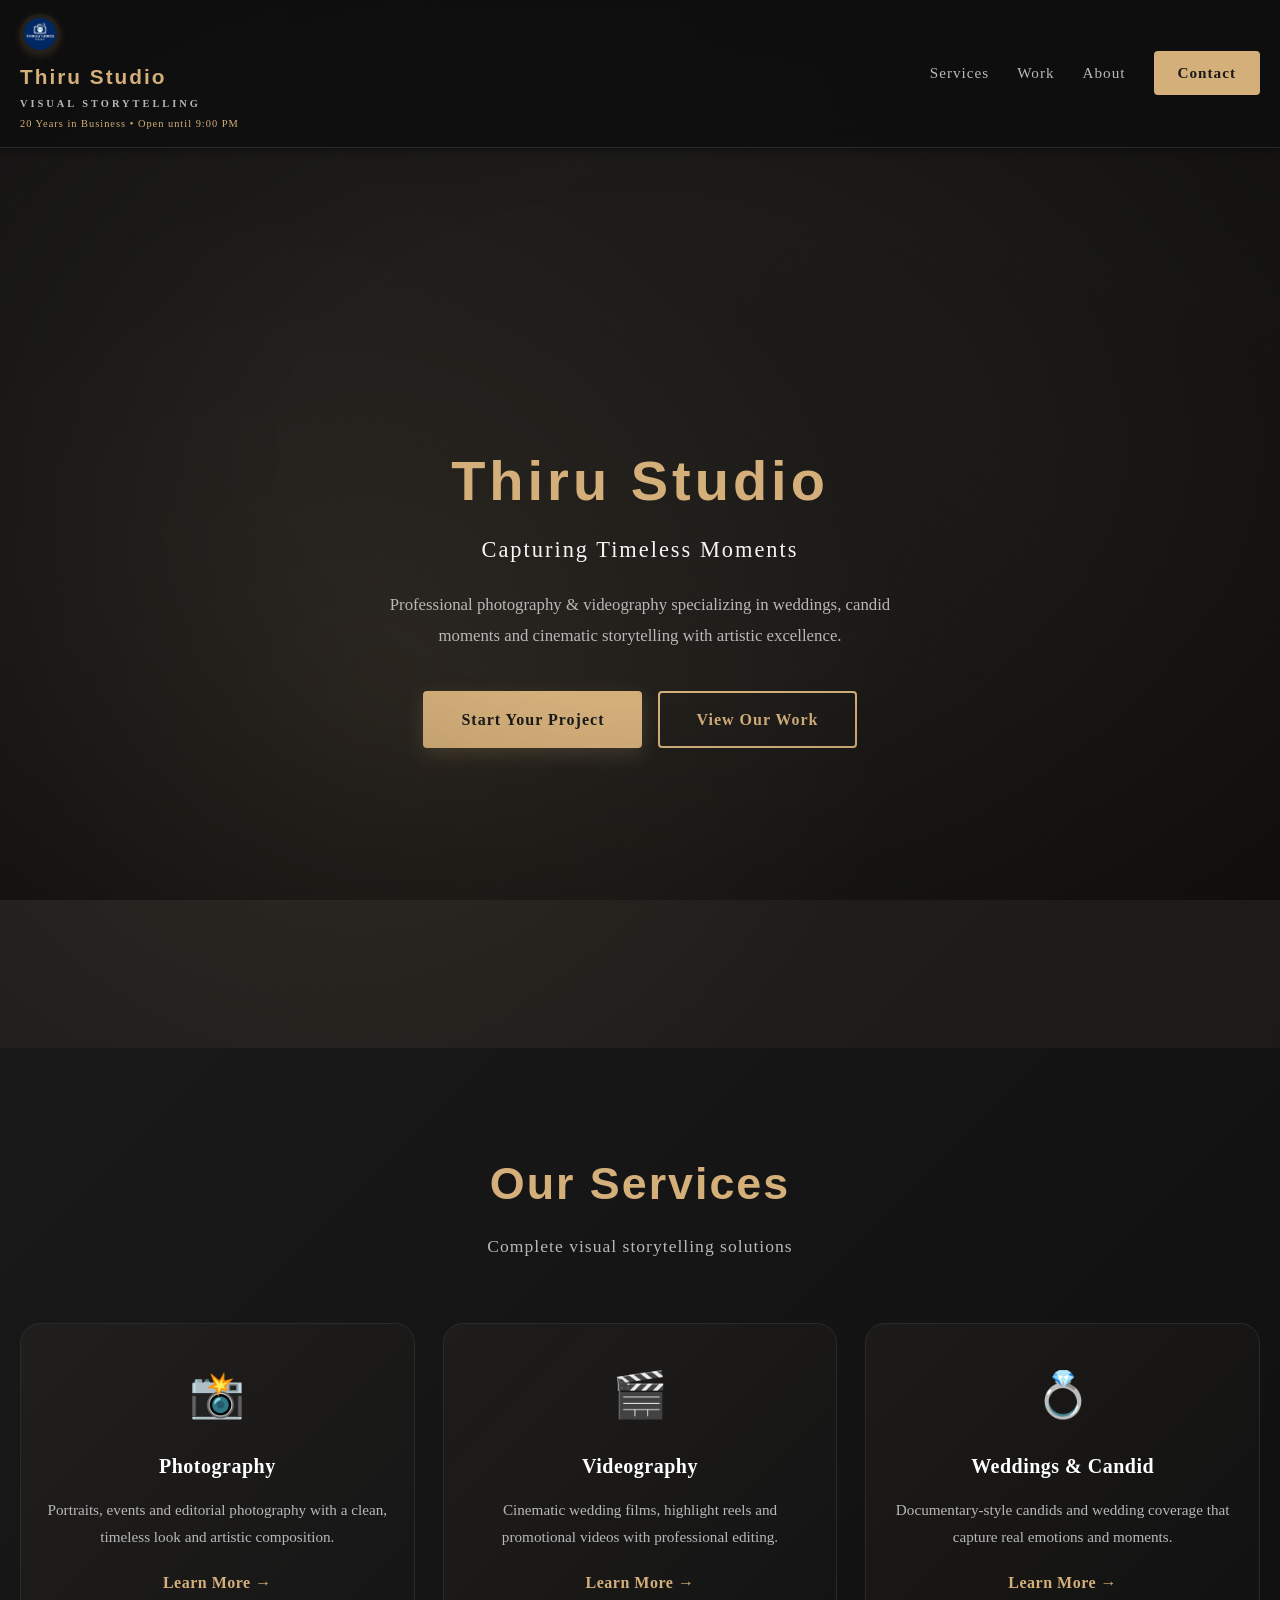
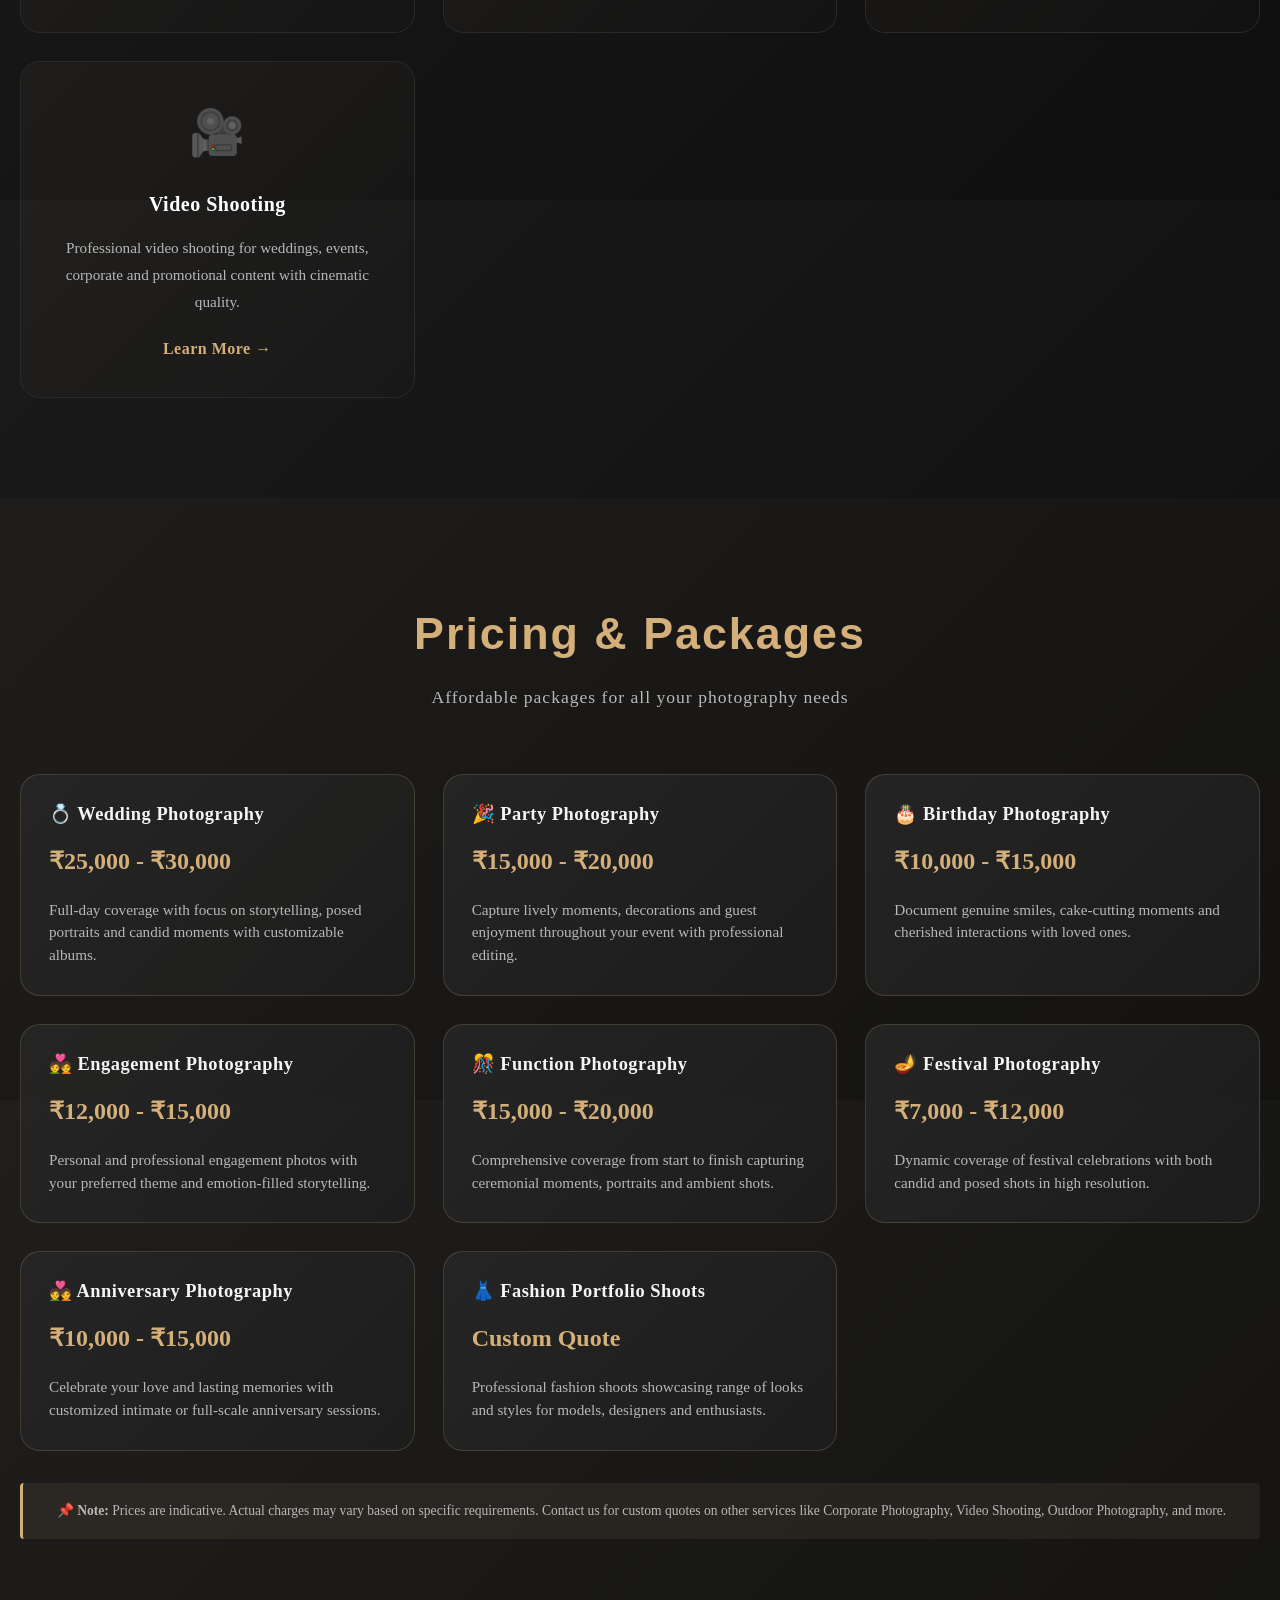
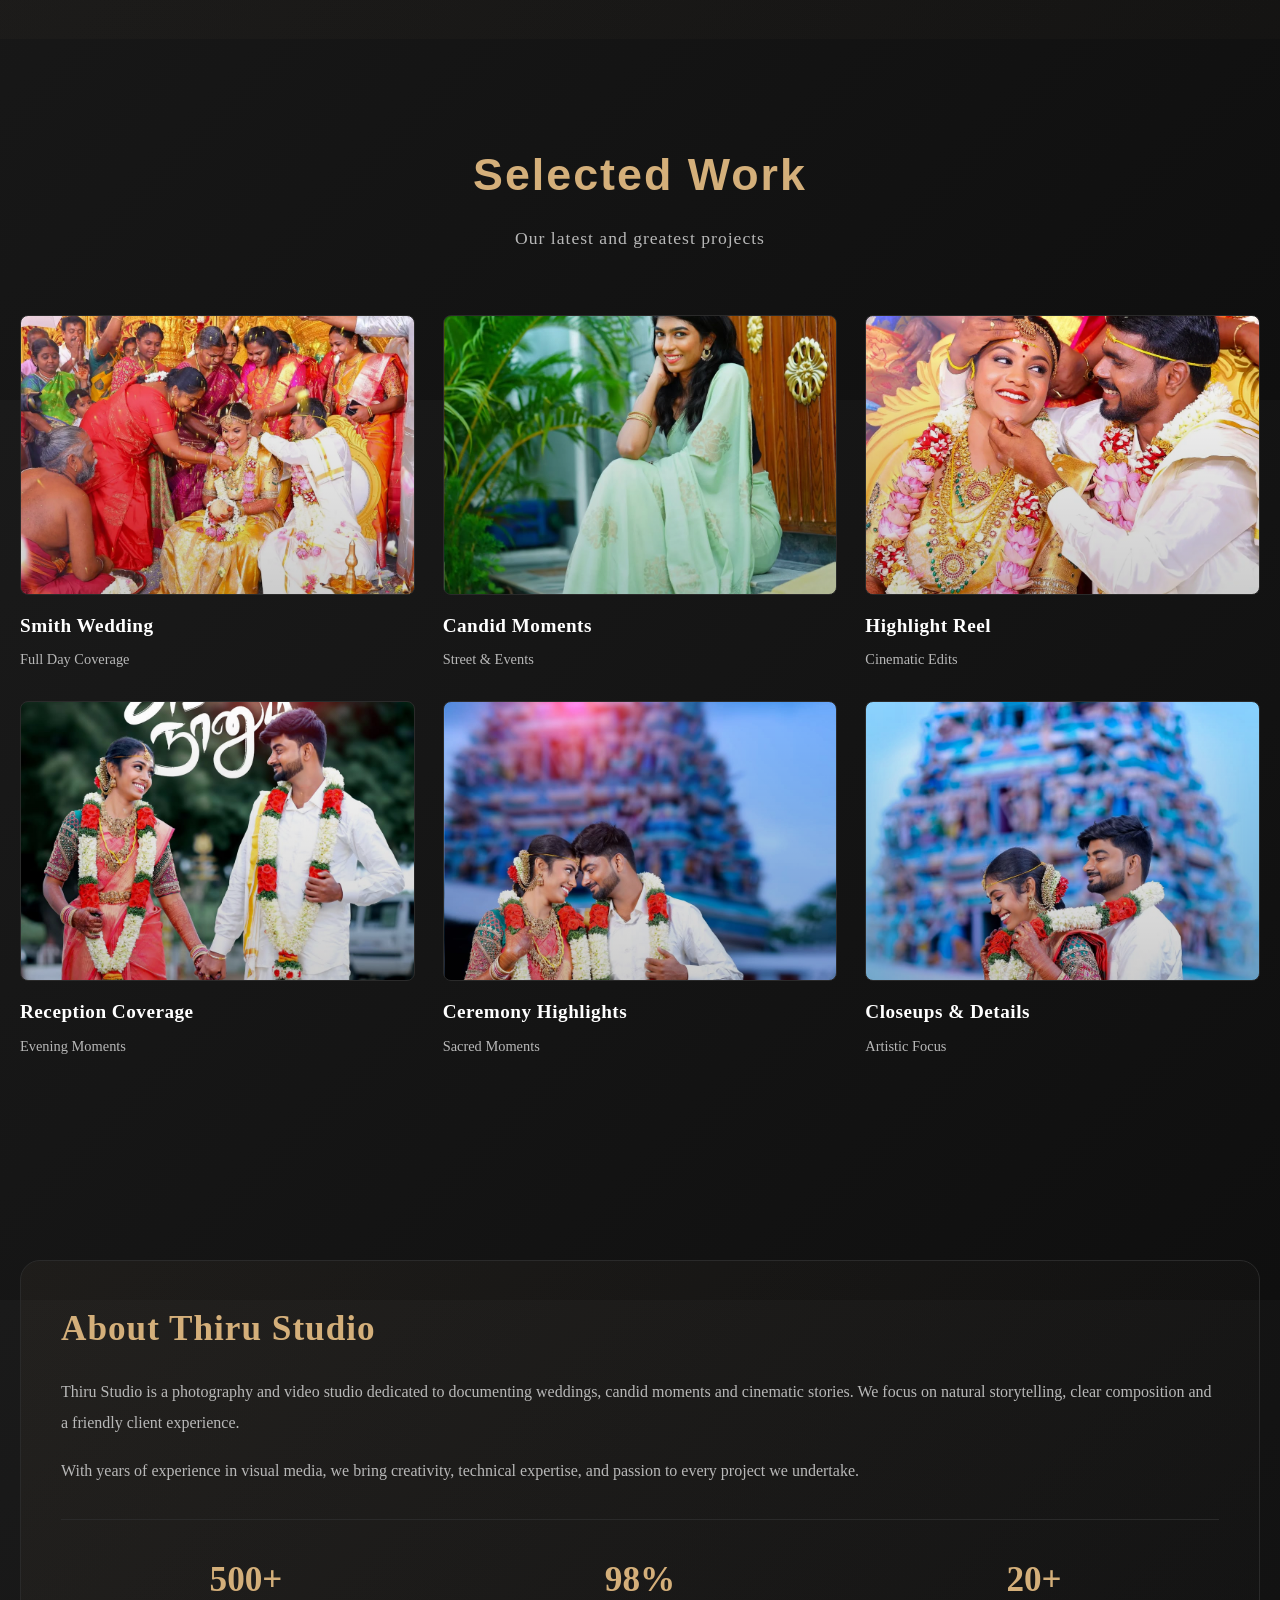
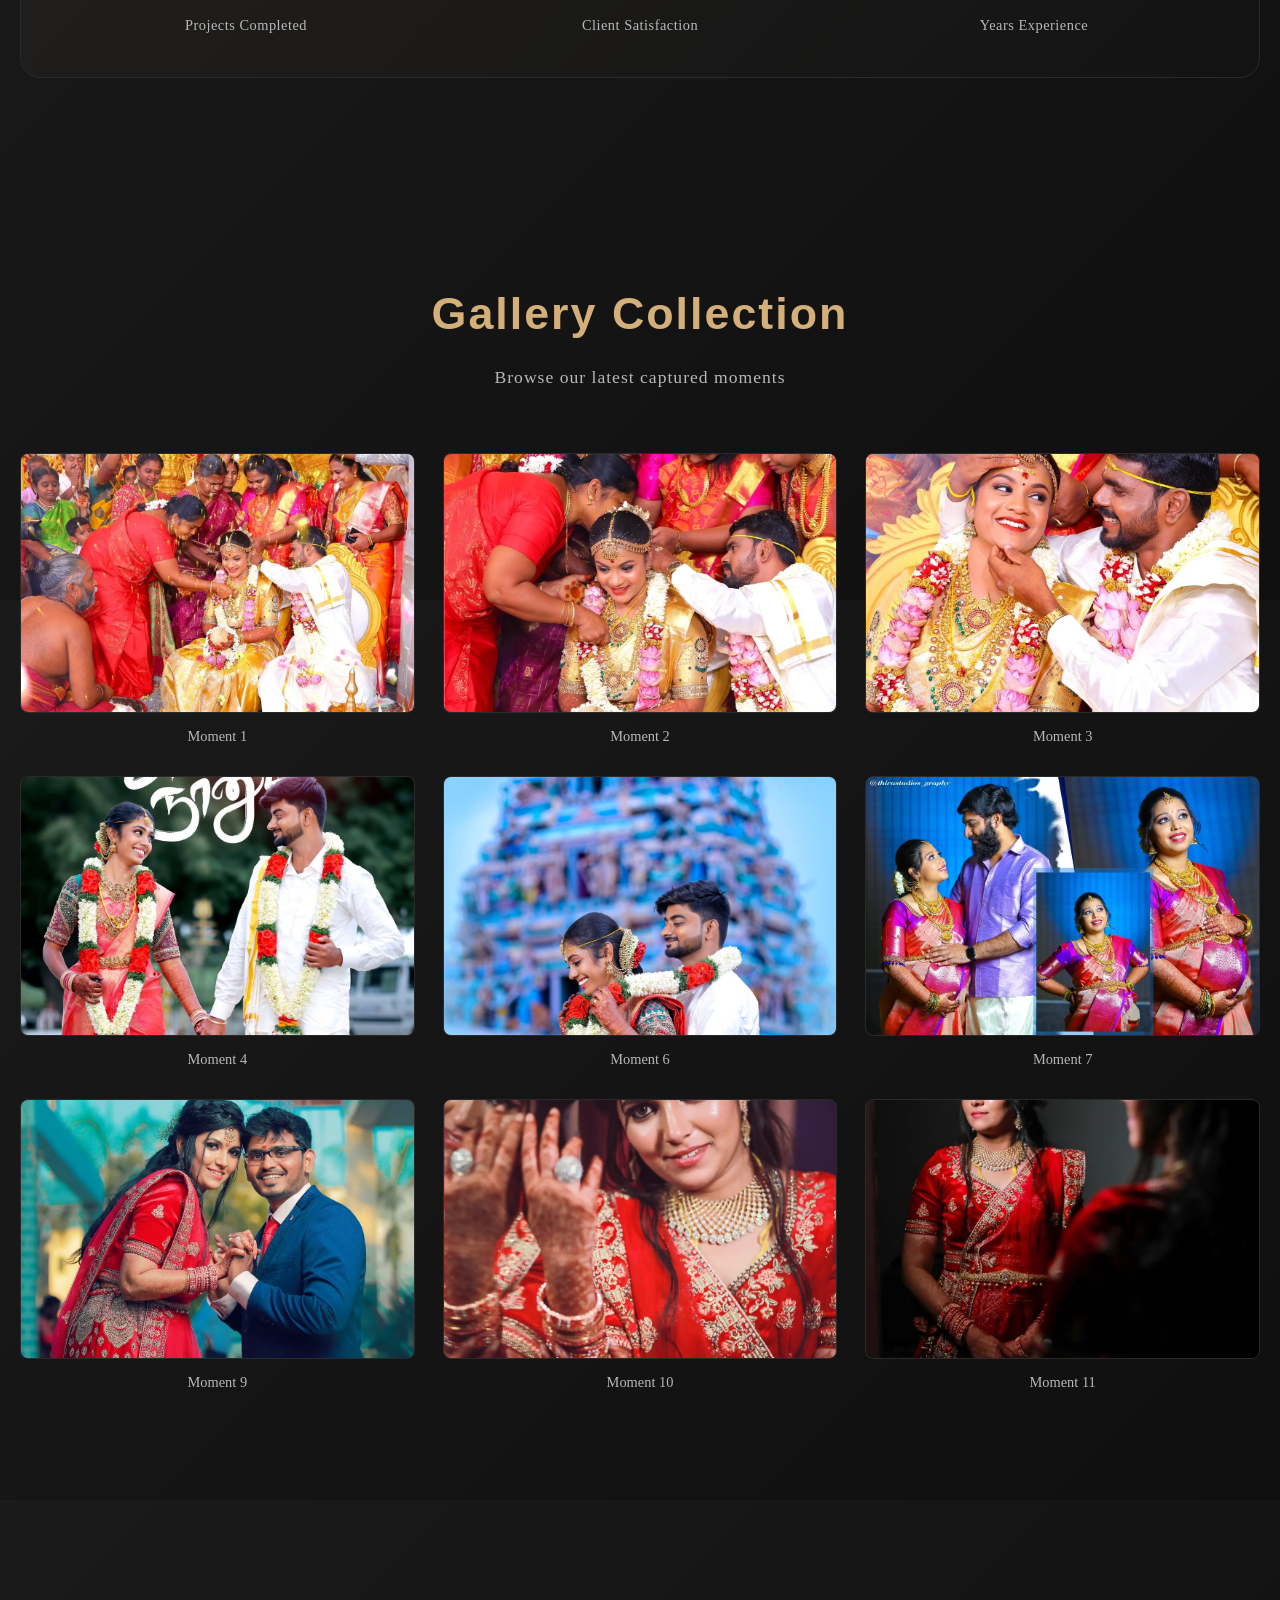
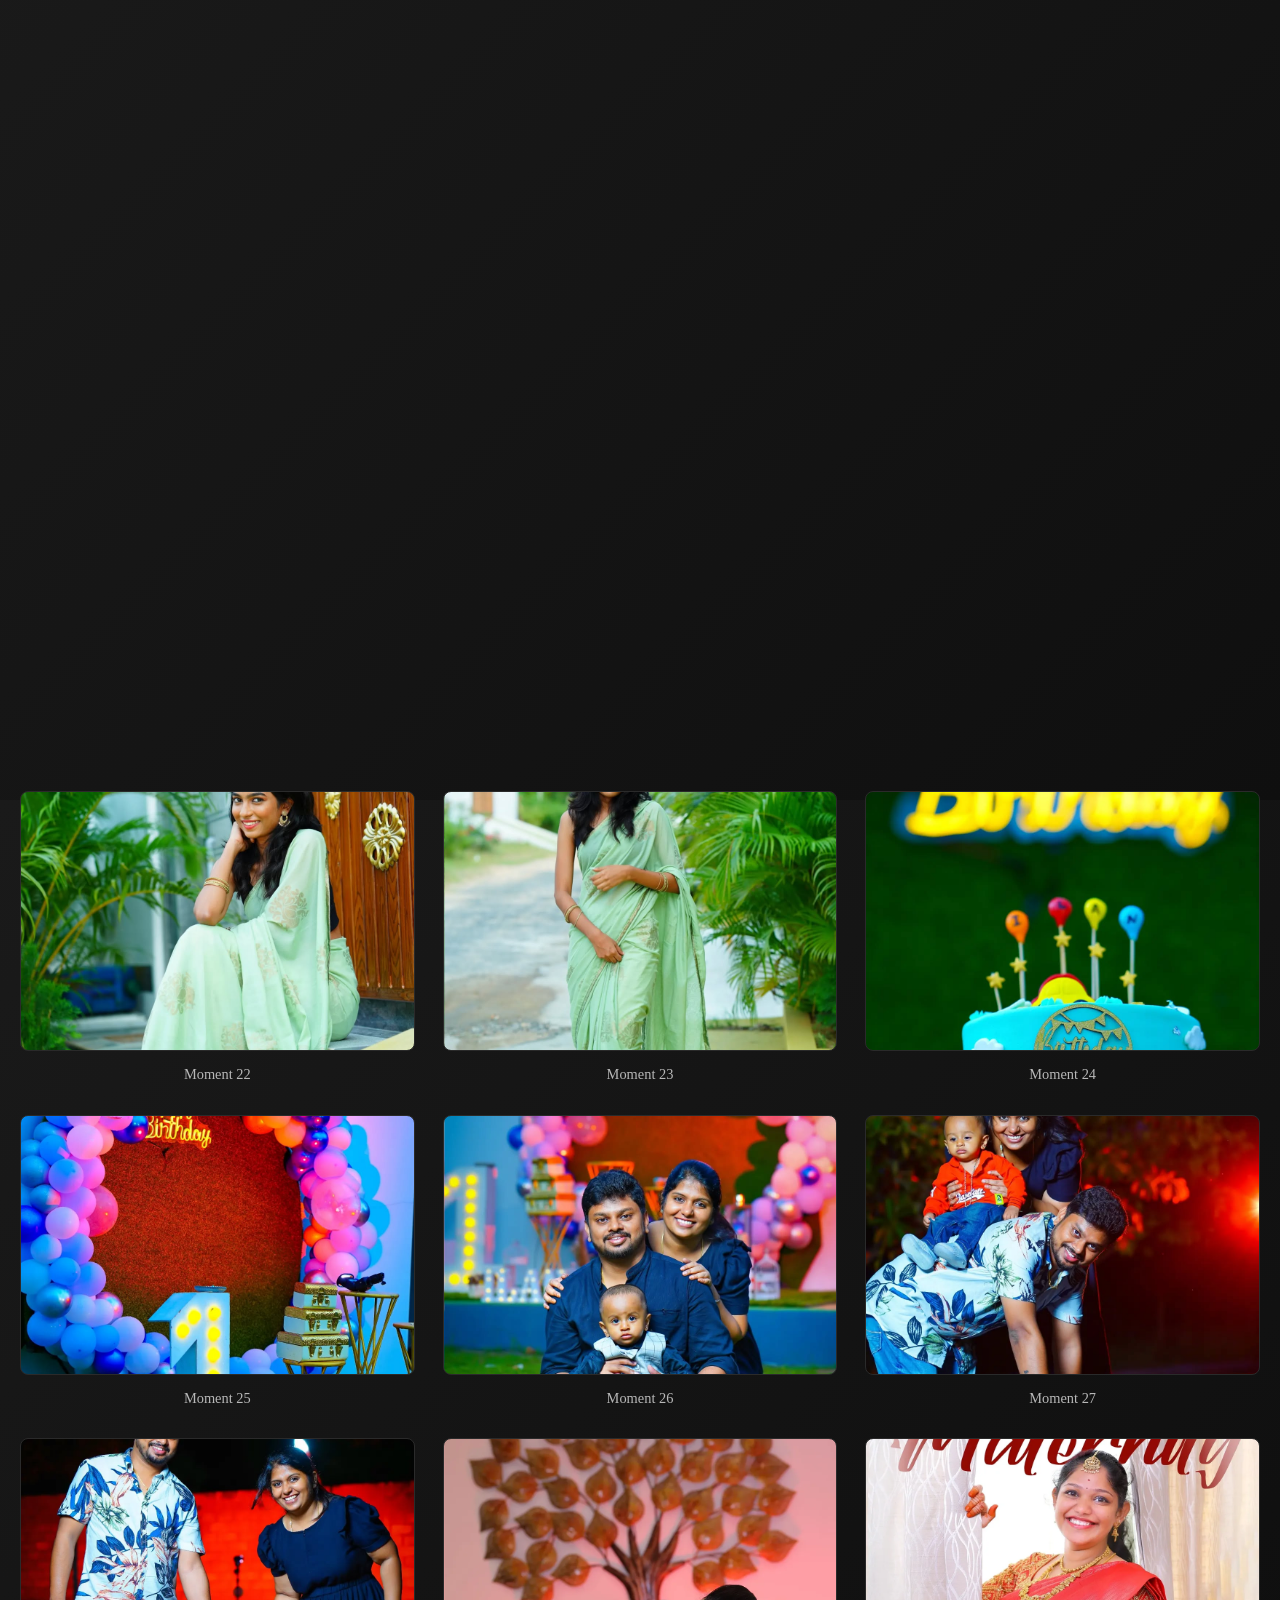
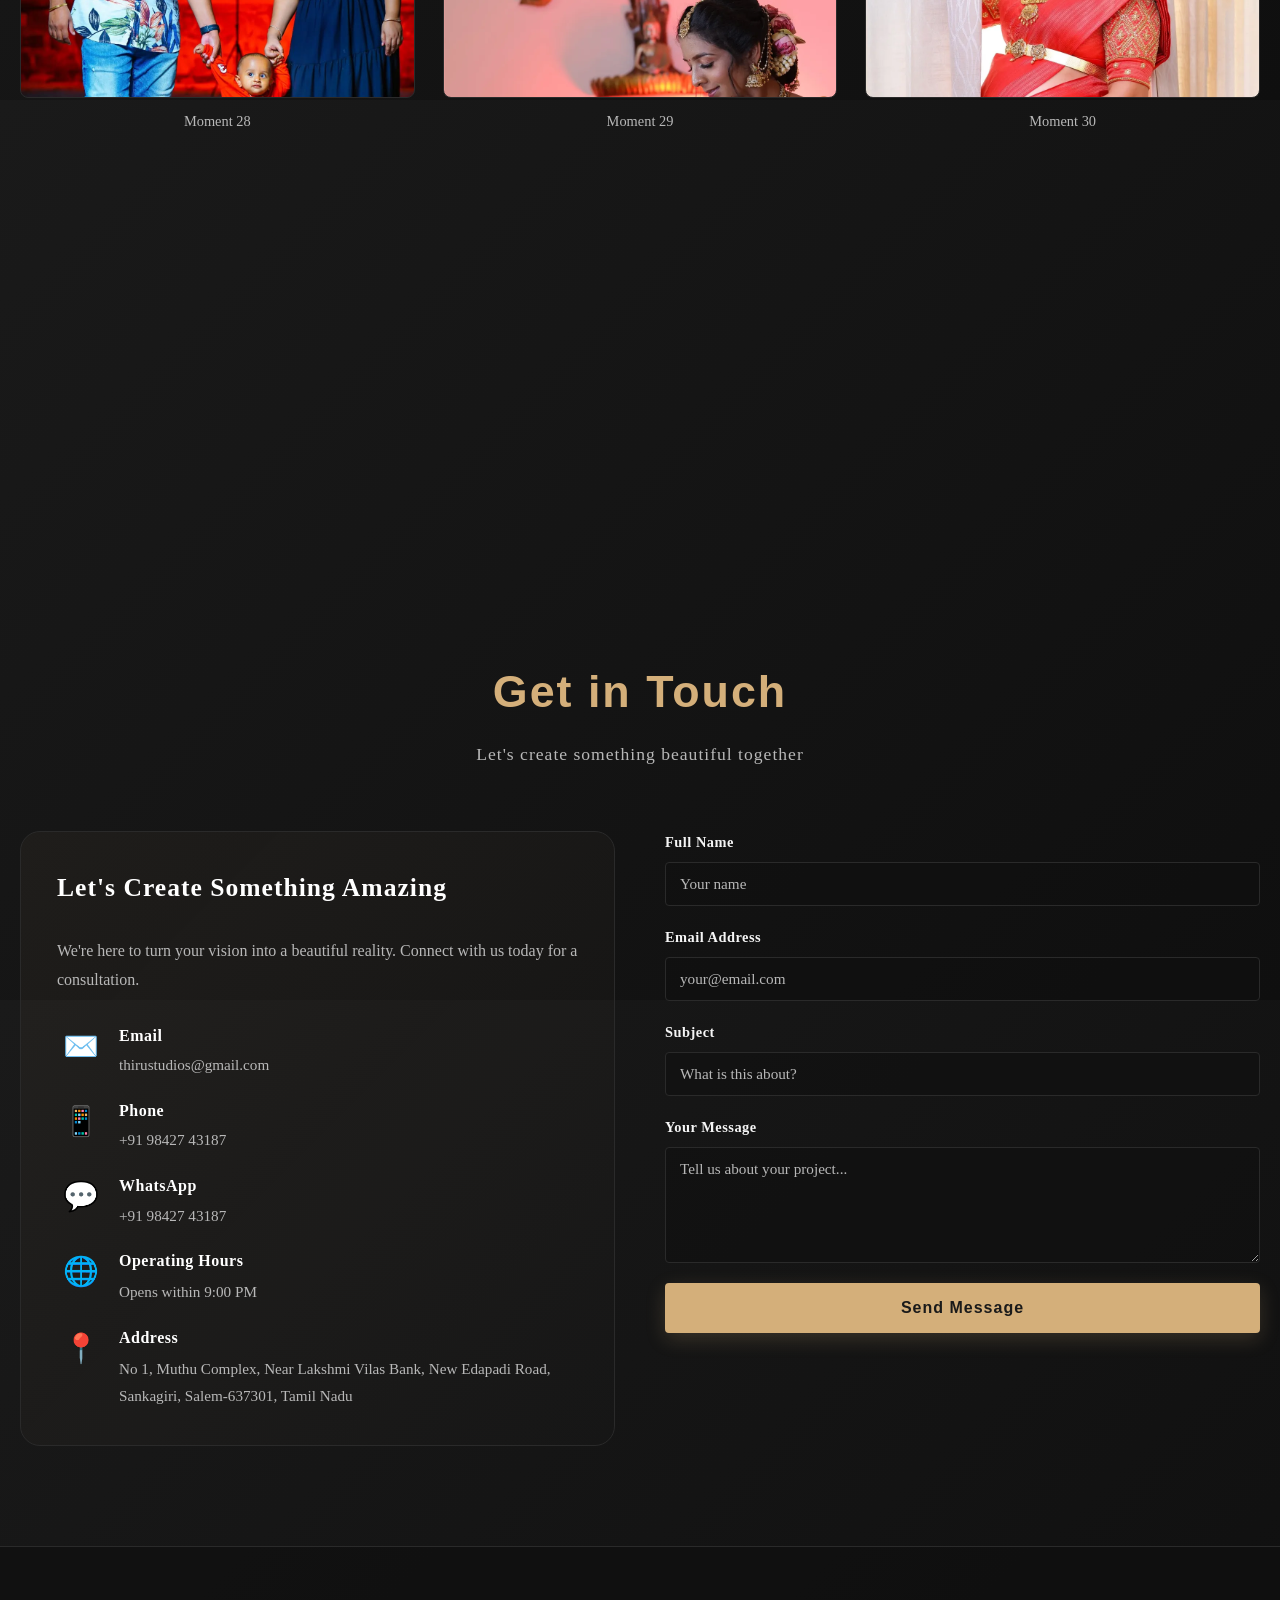
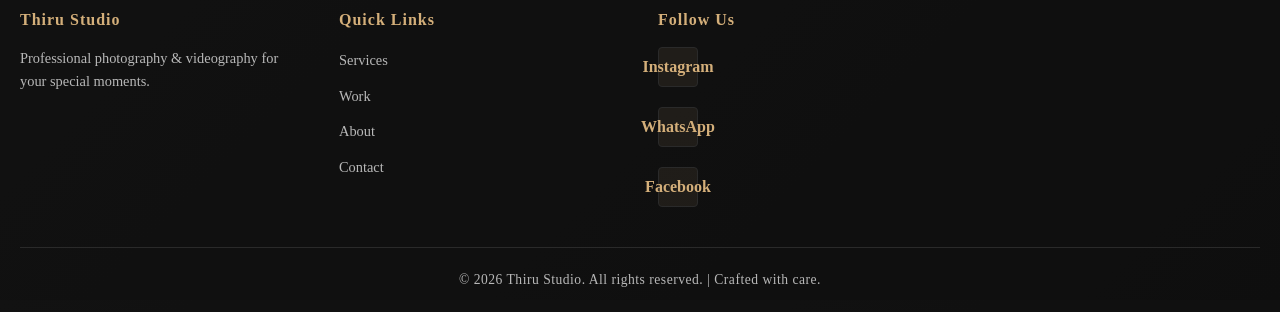
==== commit cc012fe1: "Update index.html" ====
--- a/index.html
+++ b/index.html
@@ -5,6 +5,7 @@
 	<meta name="viewport" content="width=device-width, initial-scale=1.0">
 	<title>Thiru Studio — Photography & Video Excellence</title>
 	<link rel="stylesheet" href="styles.css">
+	<link rel="icon" href="logo.jpg" type="image/x-icon">
 </head>
 <body>
 	  
@@ -449,3 +450,4 @@
 </body>
 </html>
 
+
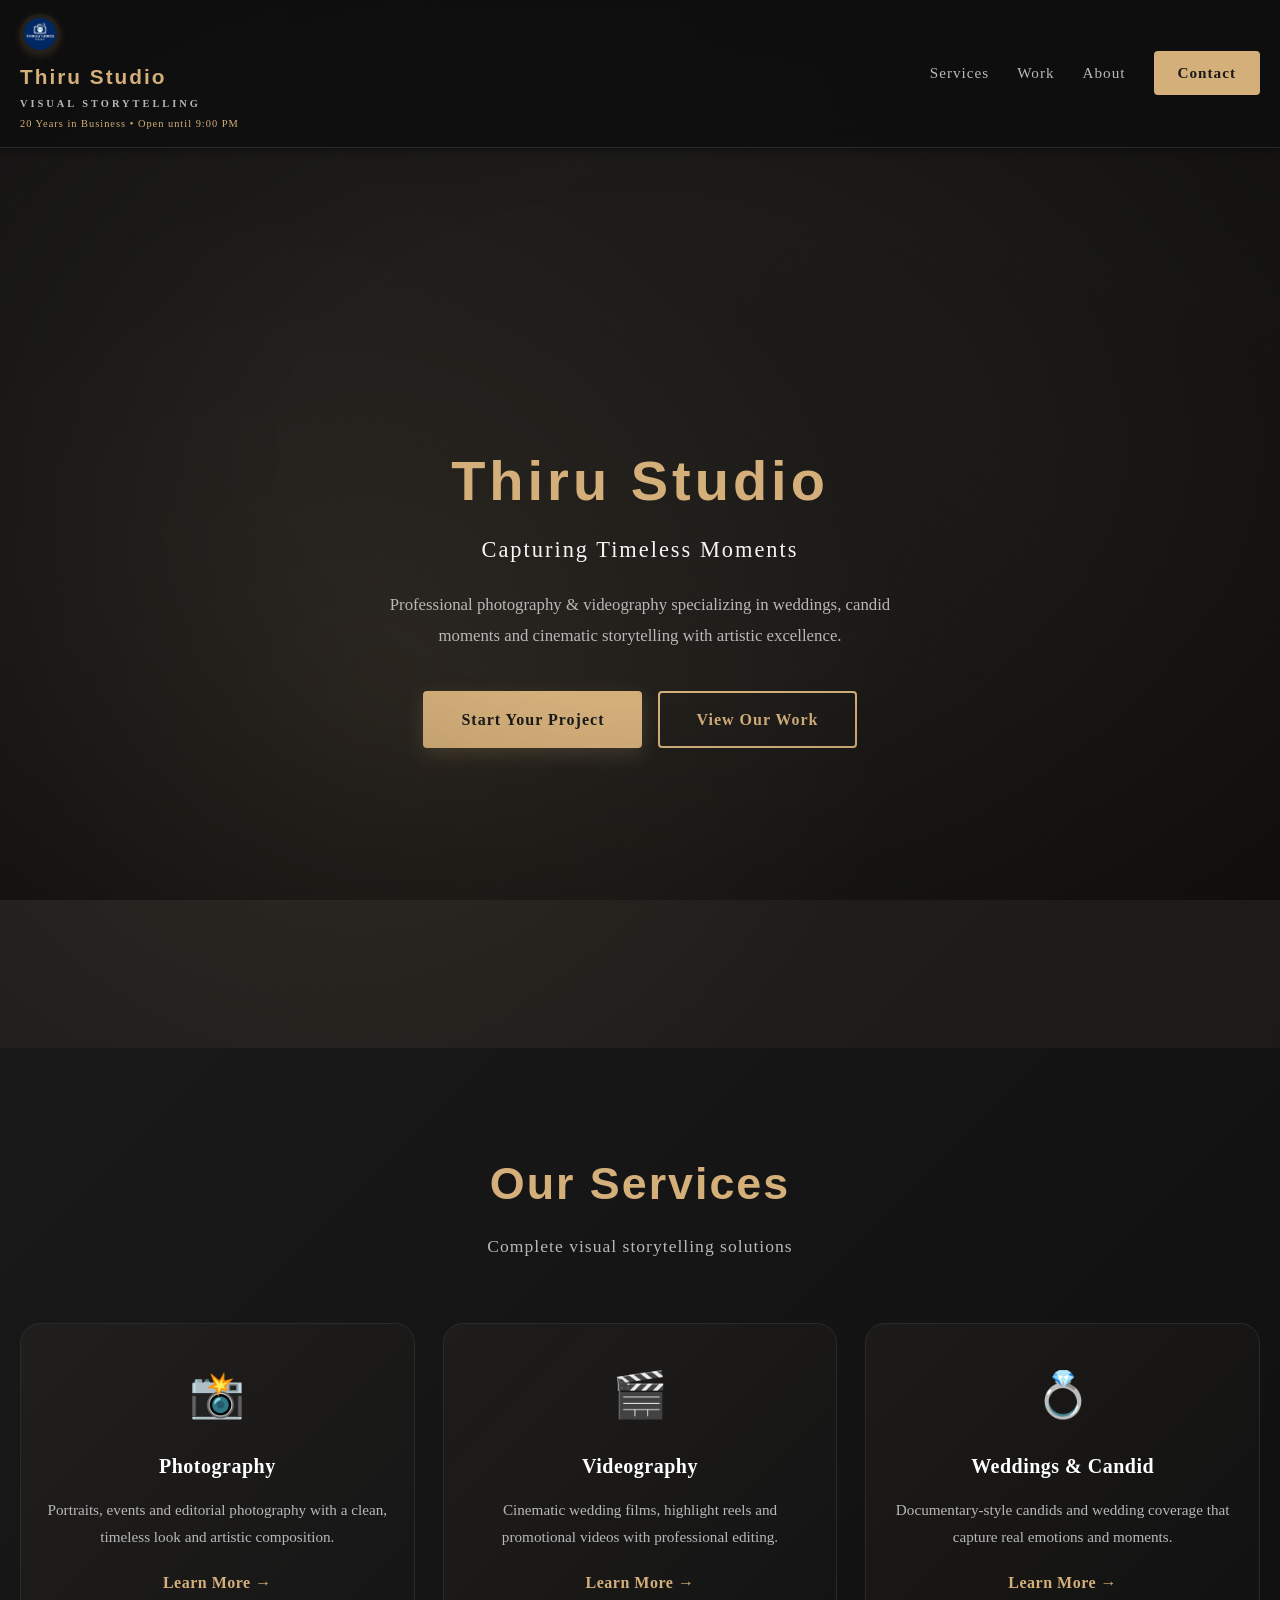
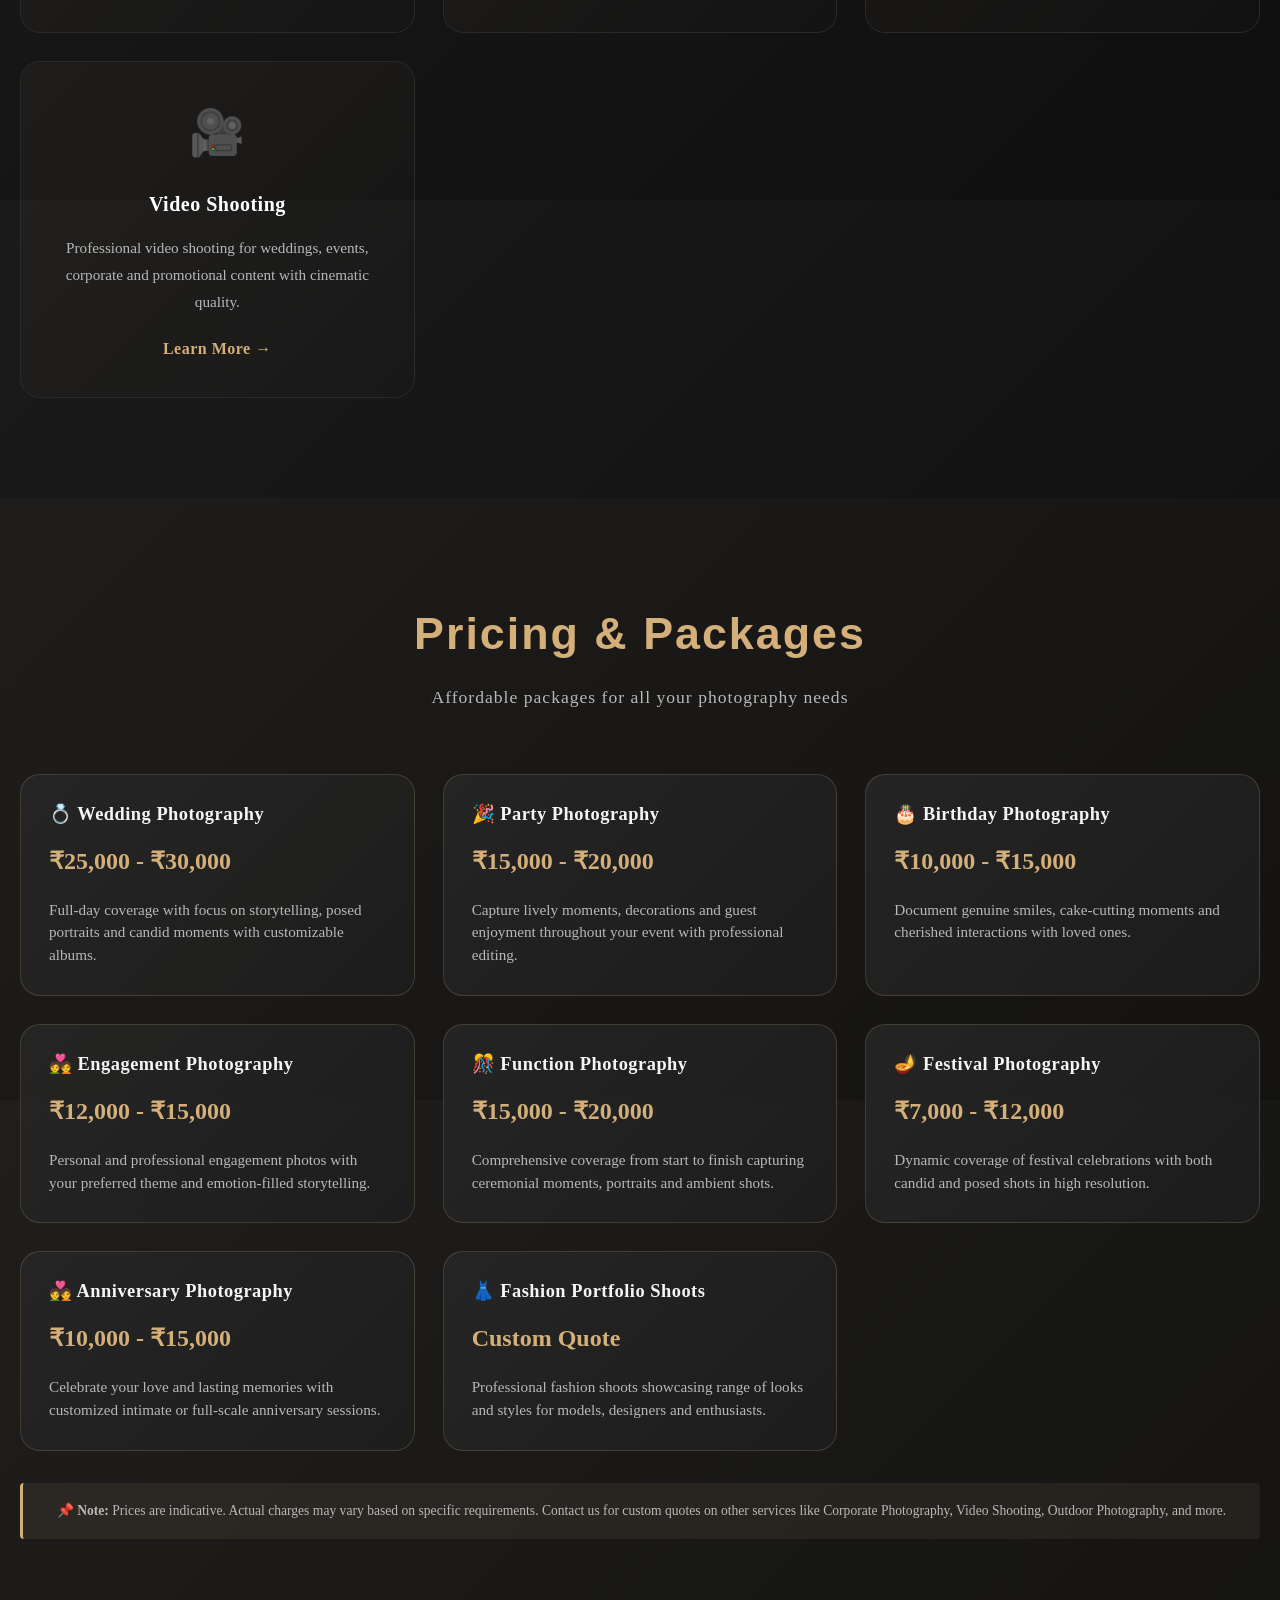
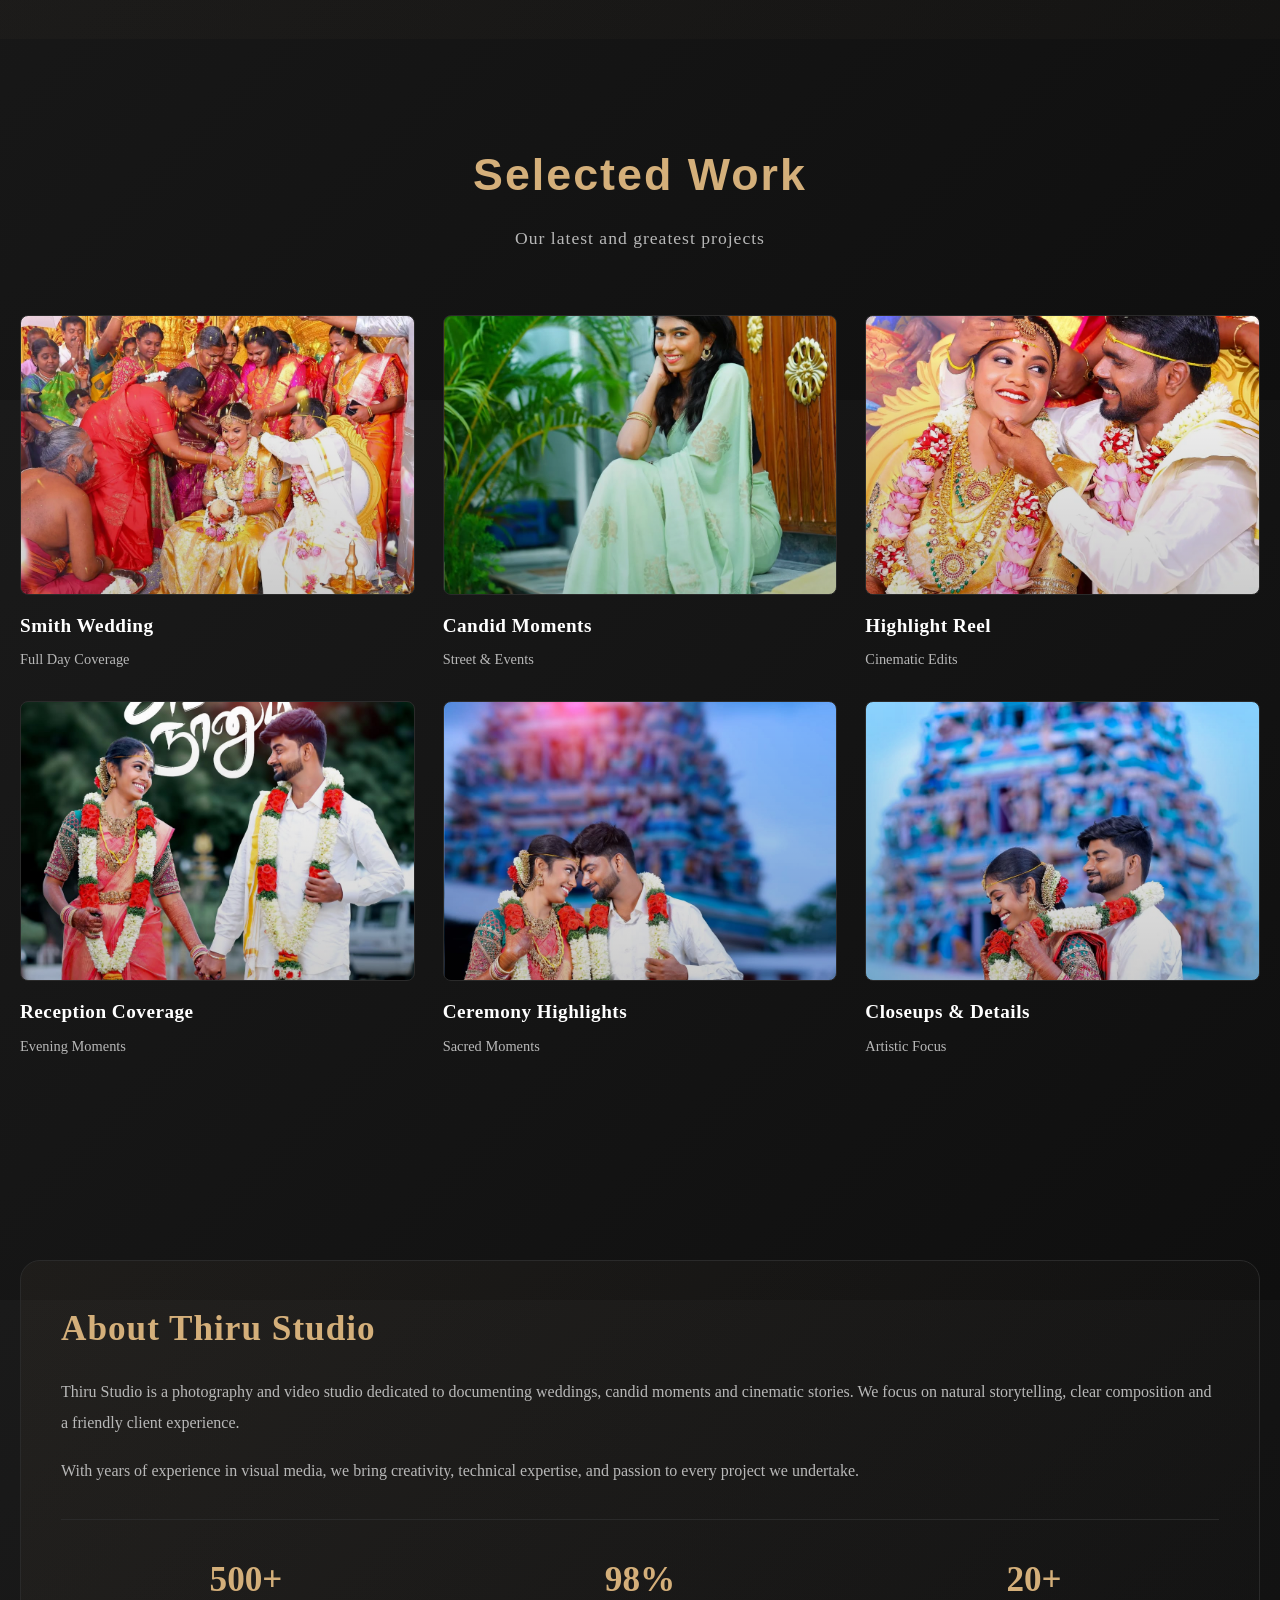
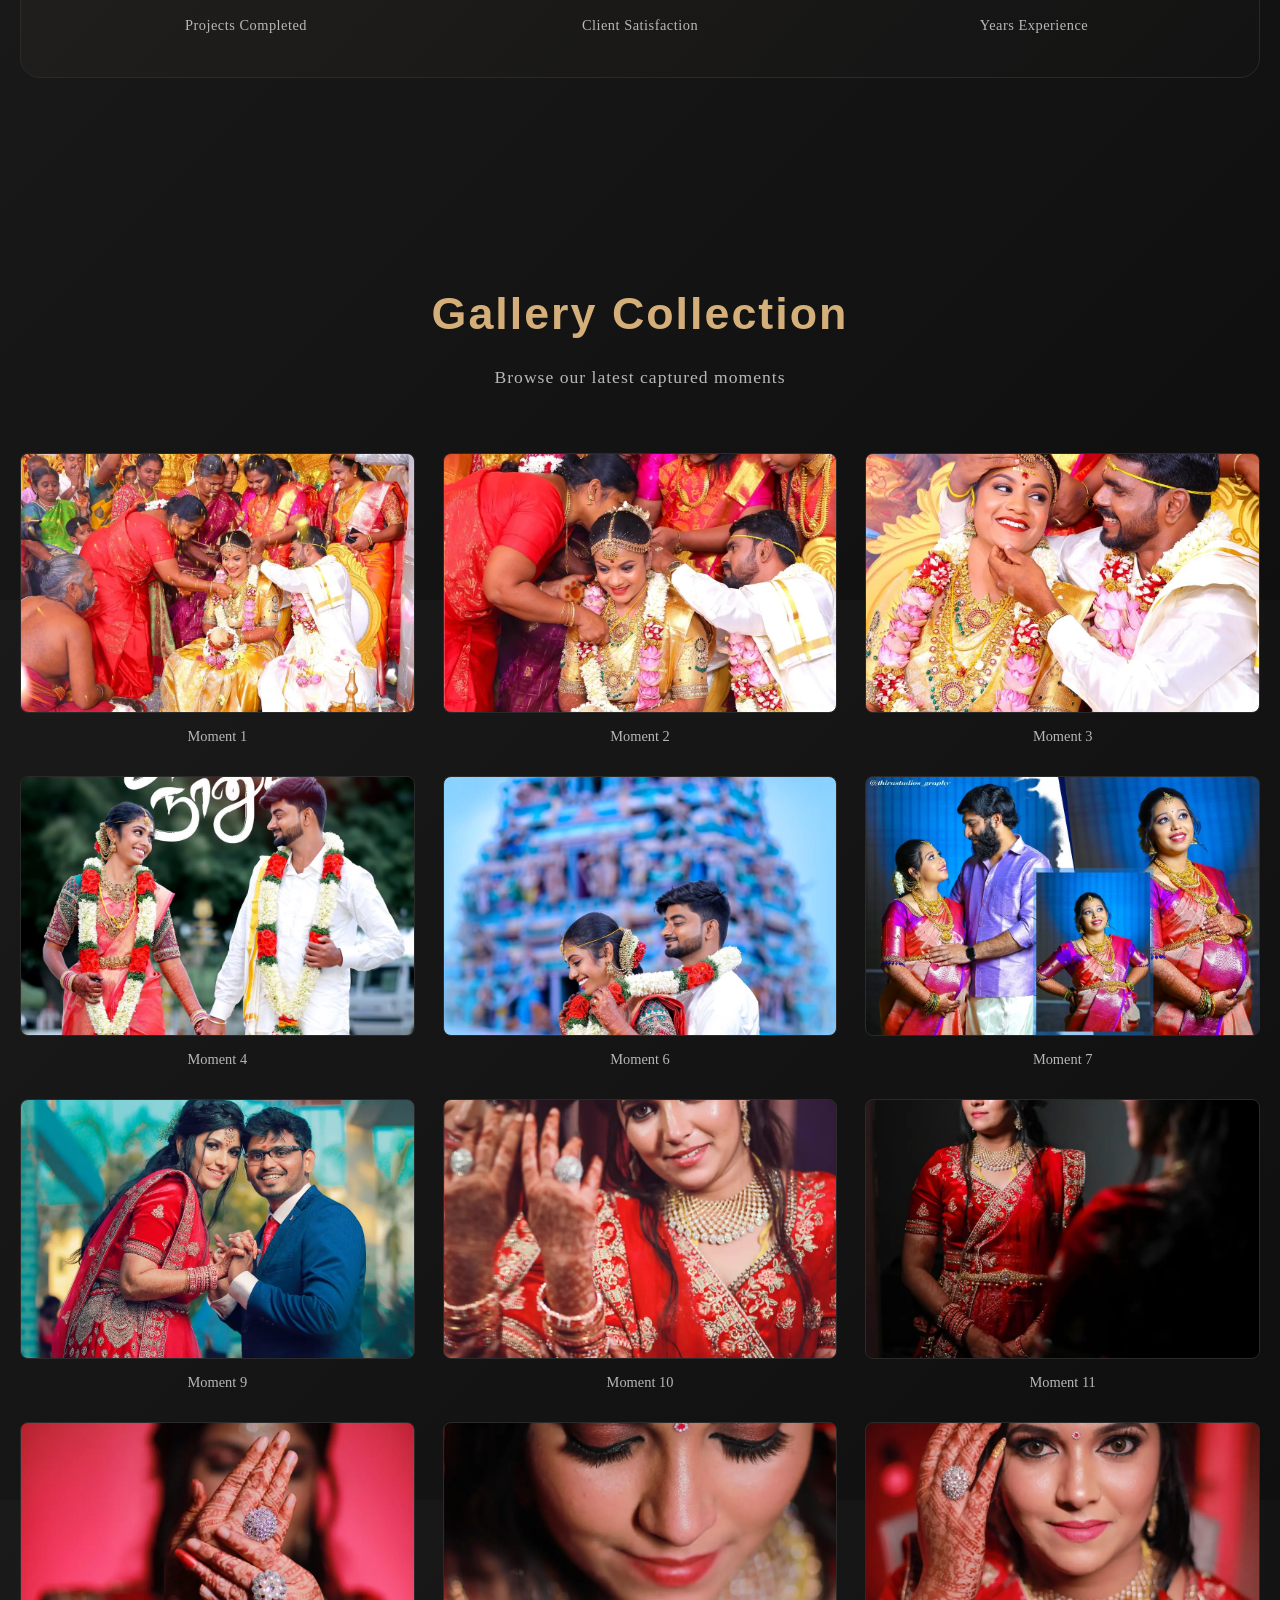
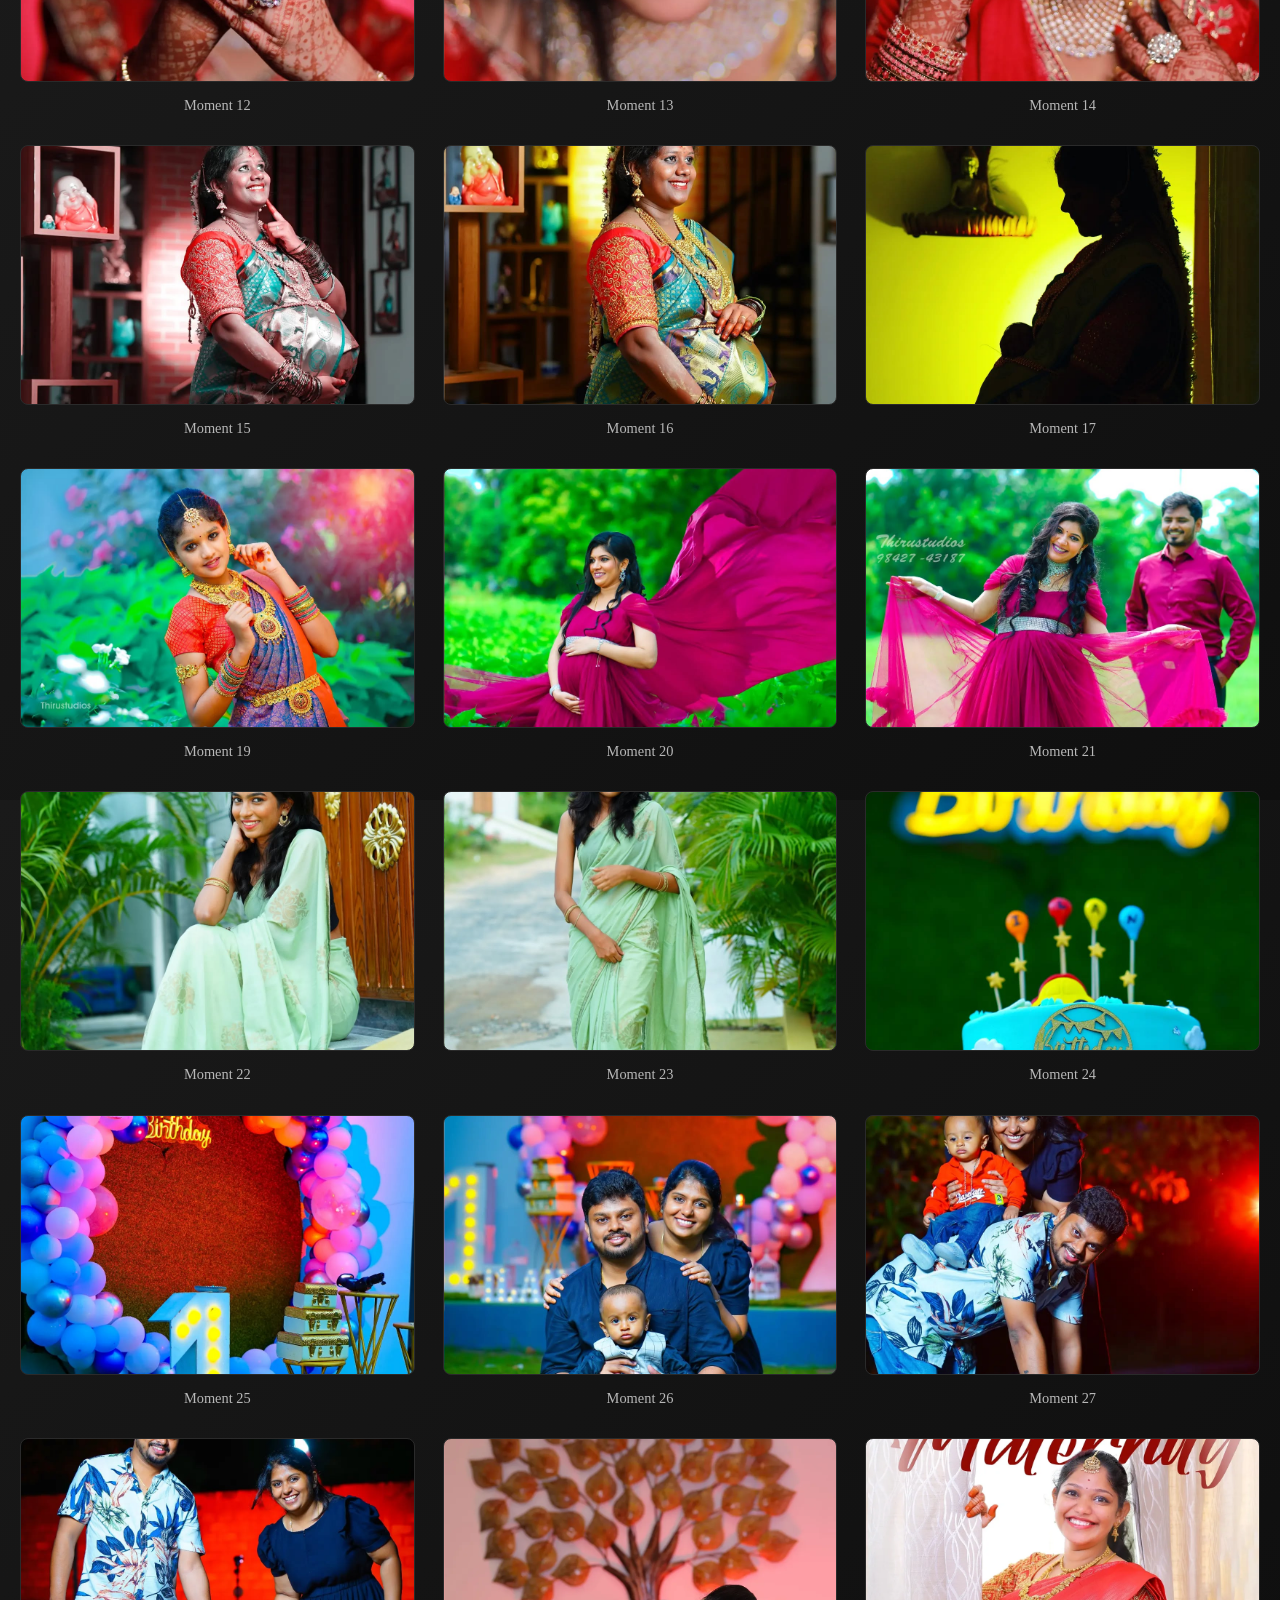
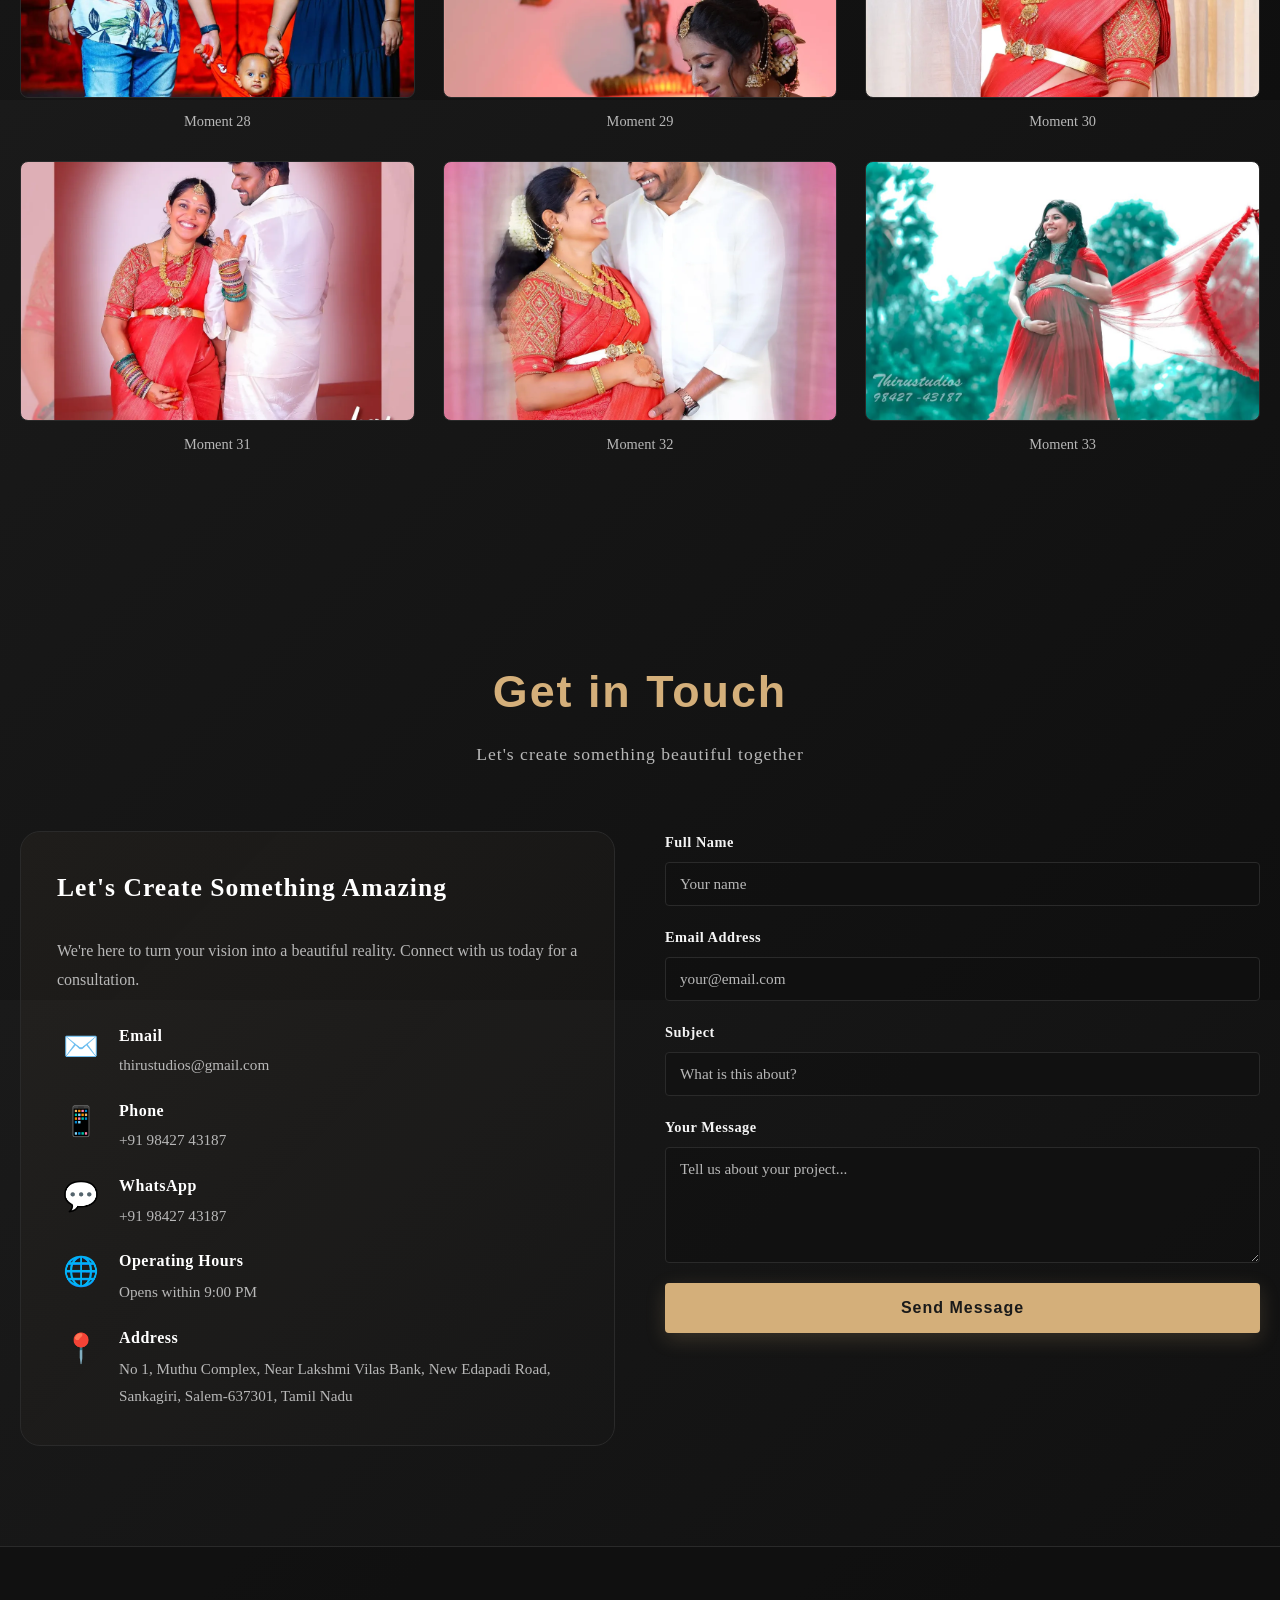
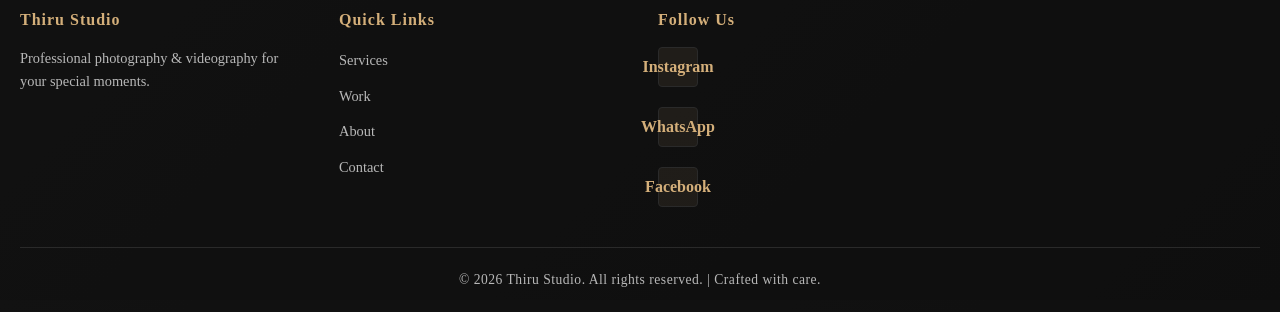
==== commit 3240b2f5: "Update index.html" ====
--- a/index.html
+++ b/index.html
@@ -5,7 +5,7 @@
 	<meta name="viewport" content="width=device-width, initial-scale=1.0">
 	<title>Thiru Studio — Photography & Video Excellence</title>
 	<link rel="stylesheet" href="styles.css">
-	<link rel="icon" href="logo.jpg" type="image/x-icon">
+	<link rel="icon" href="logo.jpg" type="circle-logo">
 </head>
 <body>
 	  
@@ -451,3 +451,4 @@
 </html>
 
 
+
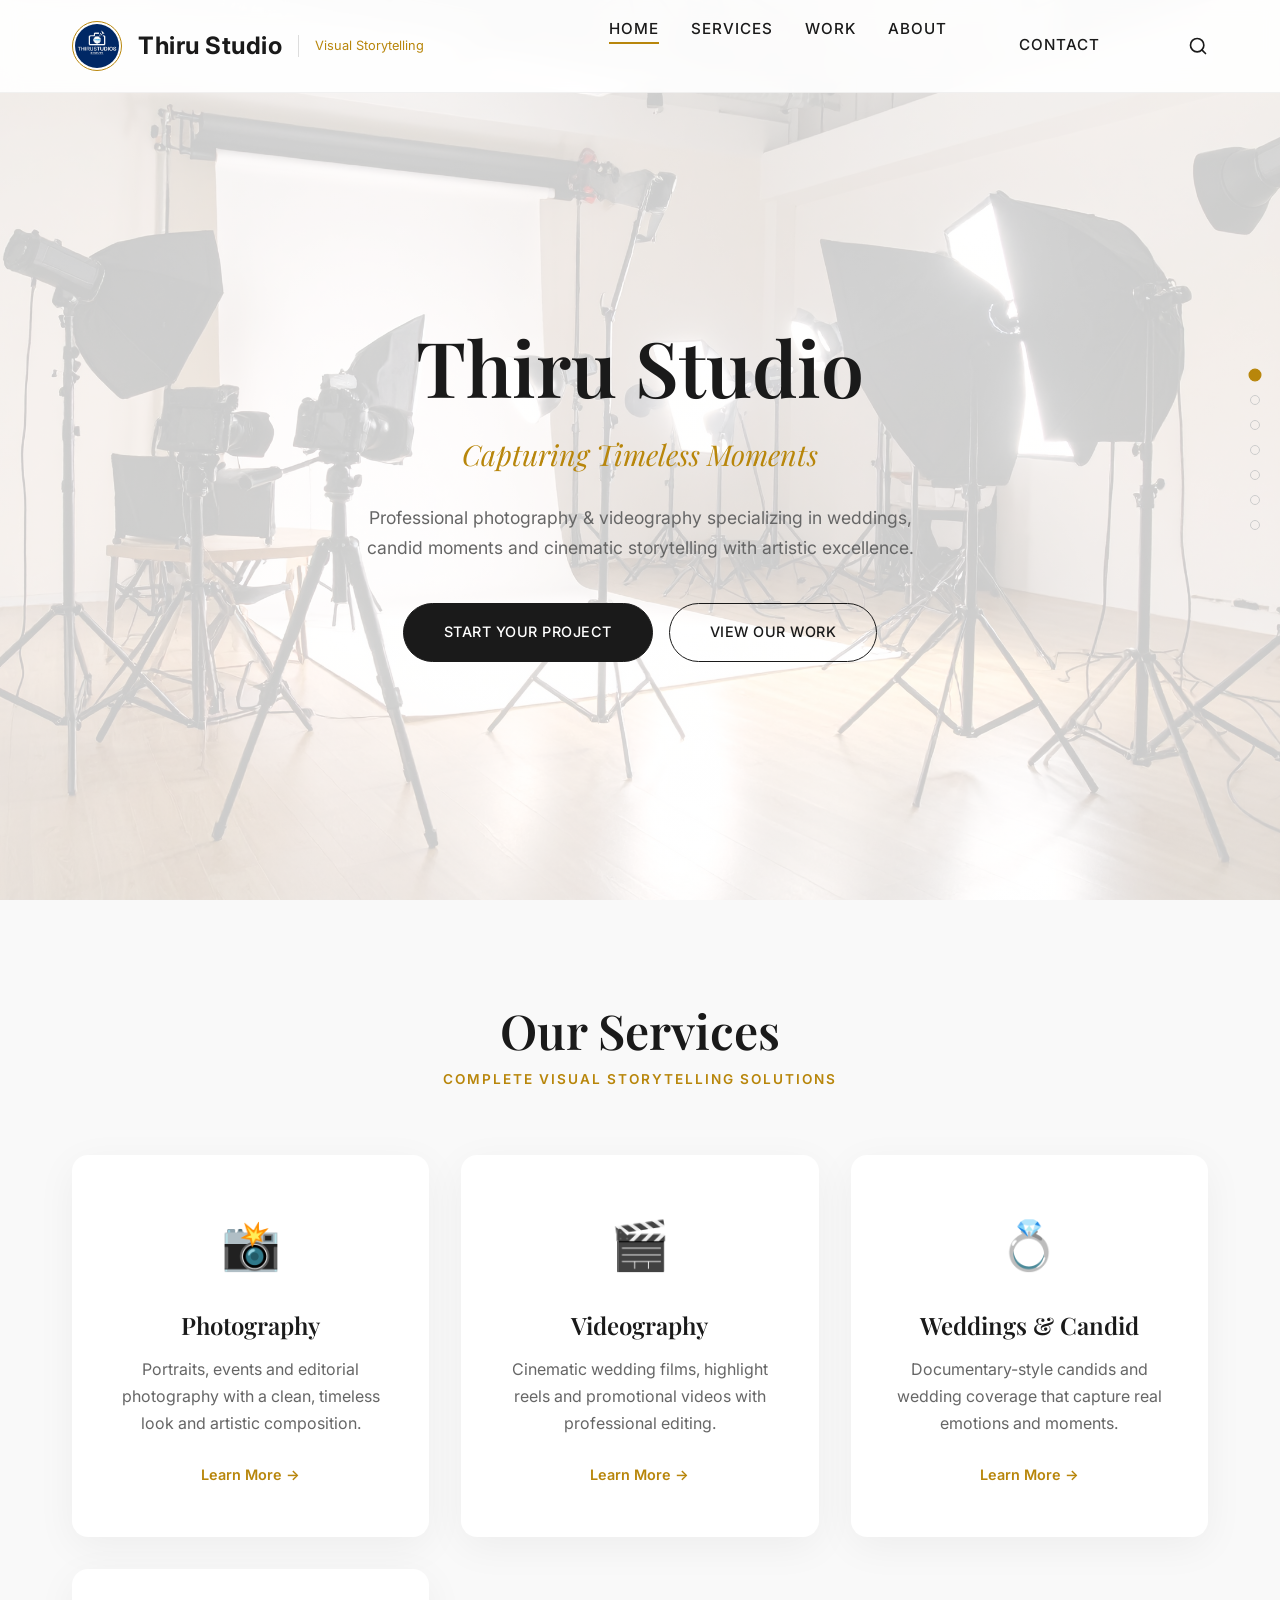
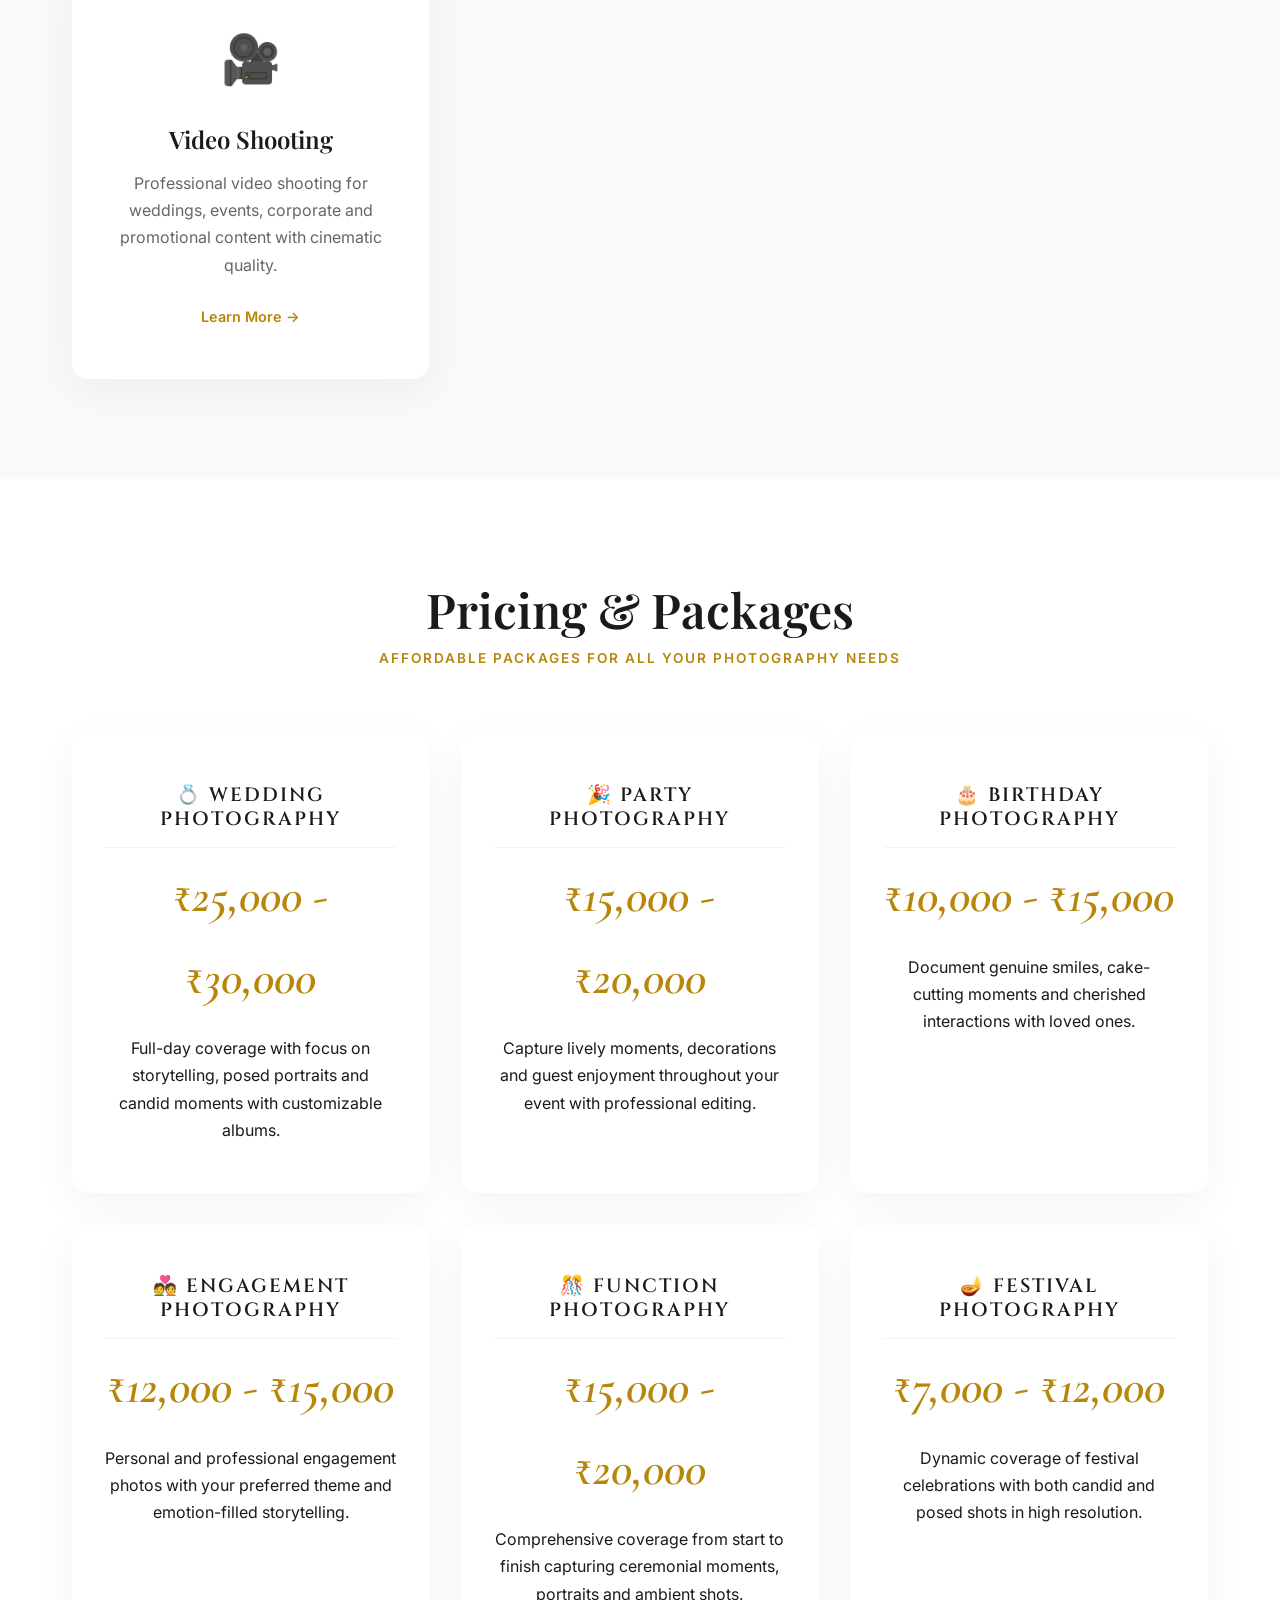
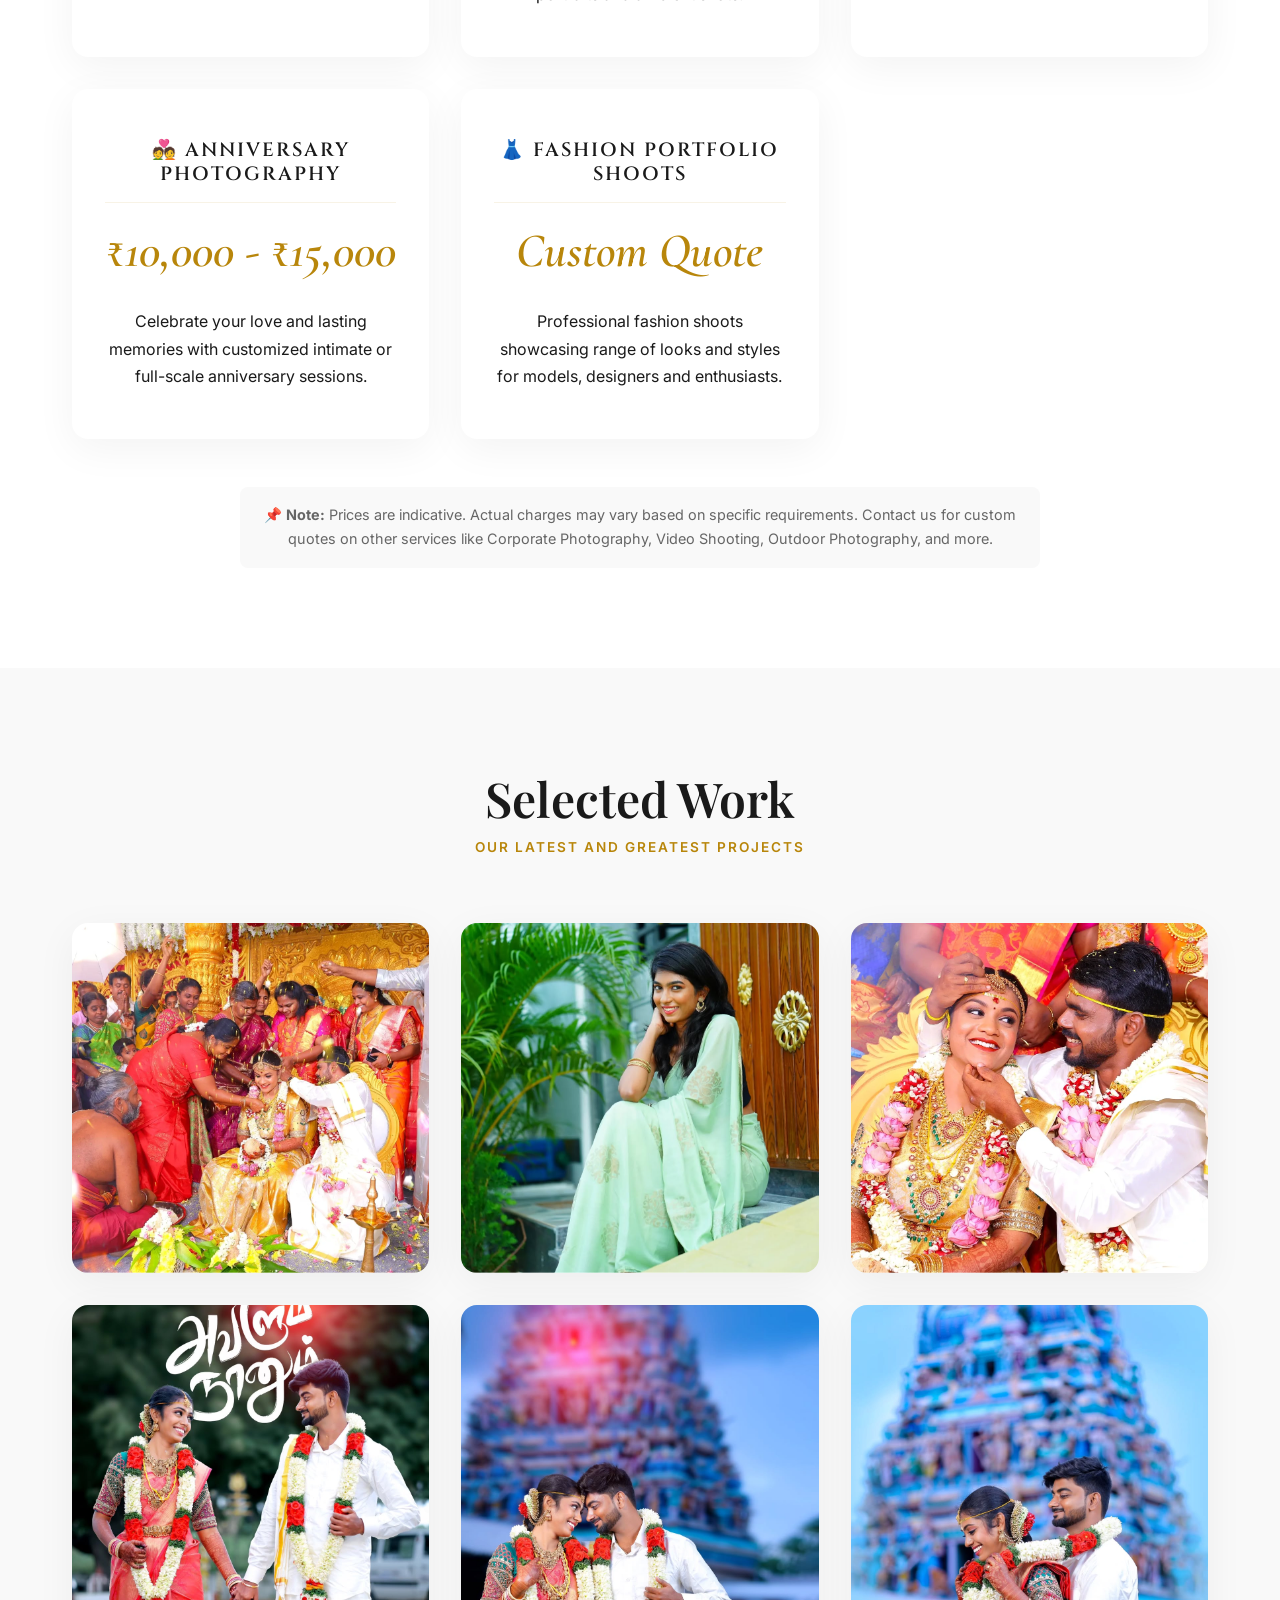
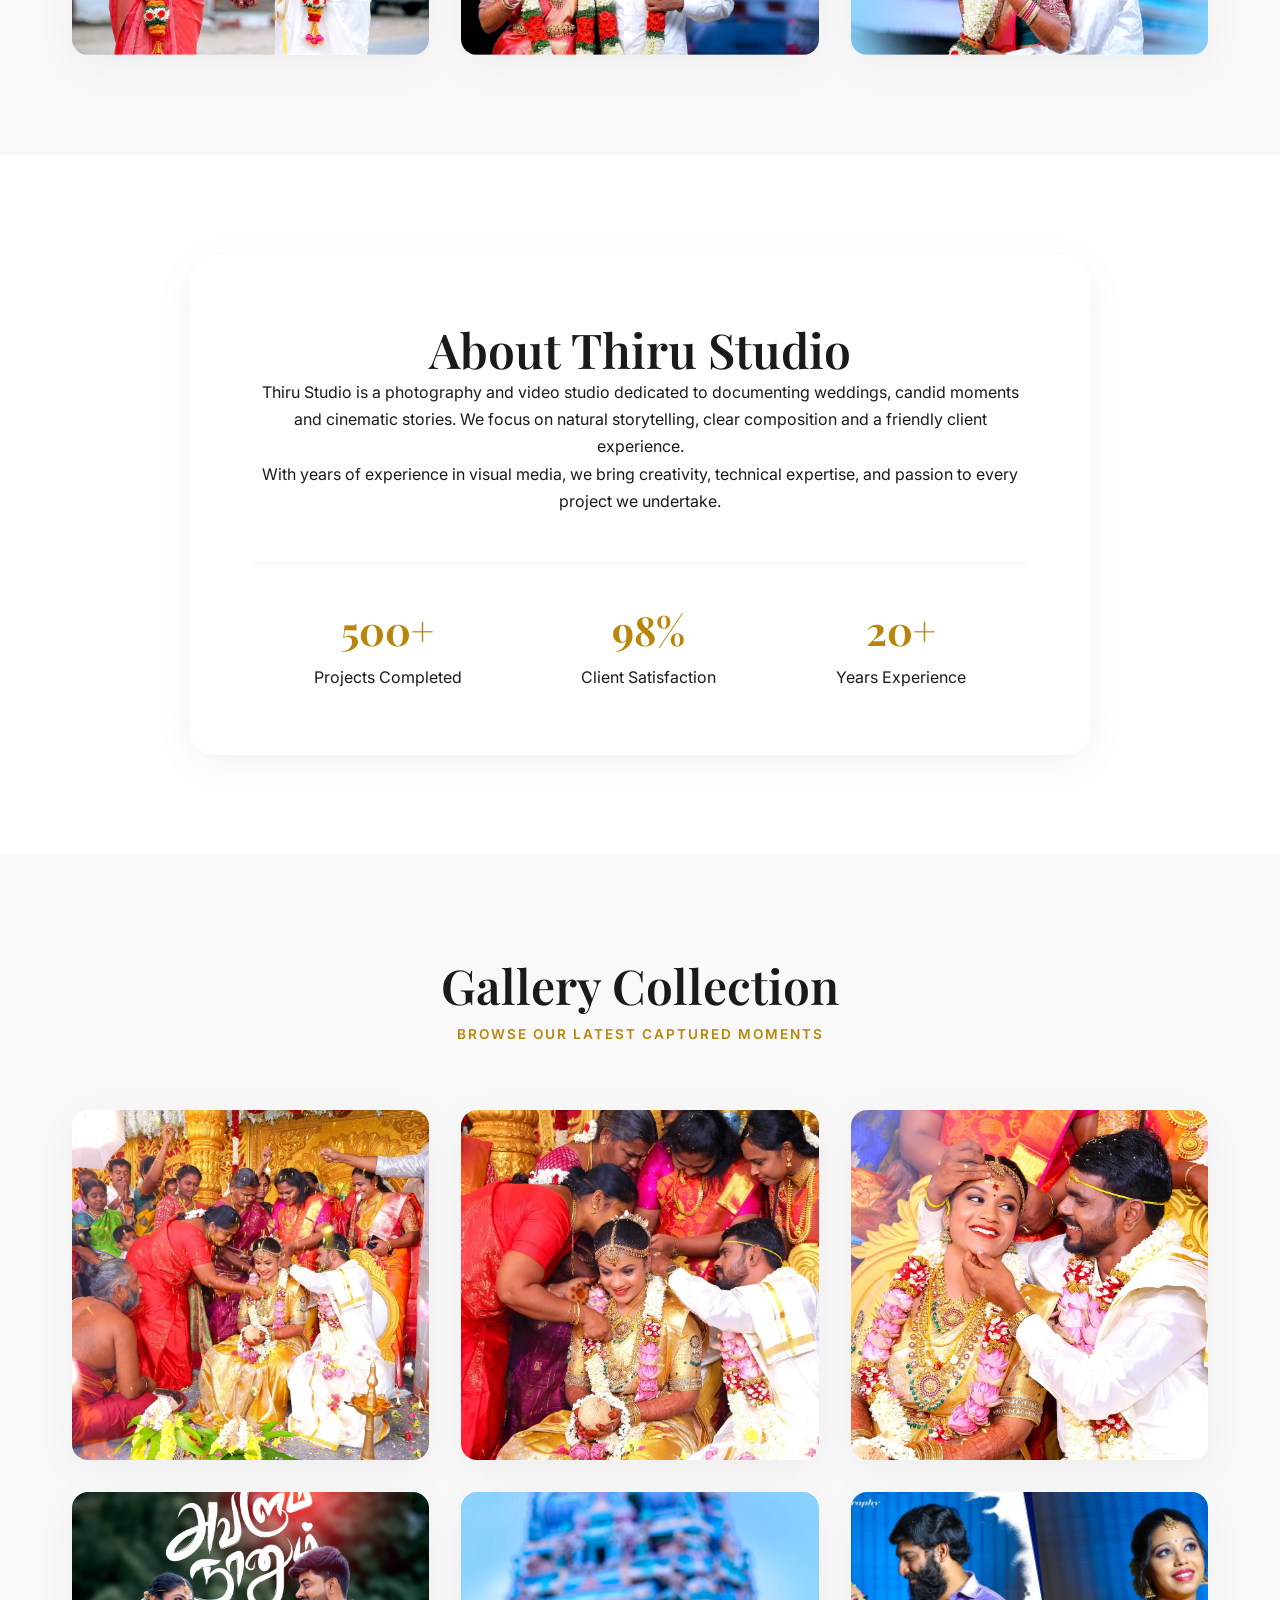
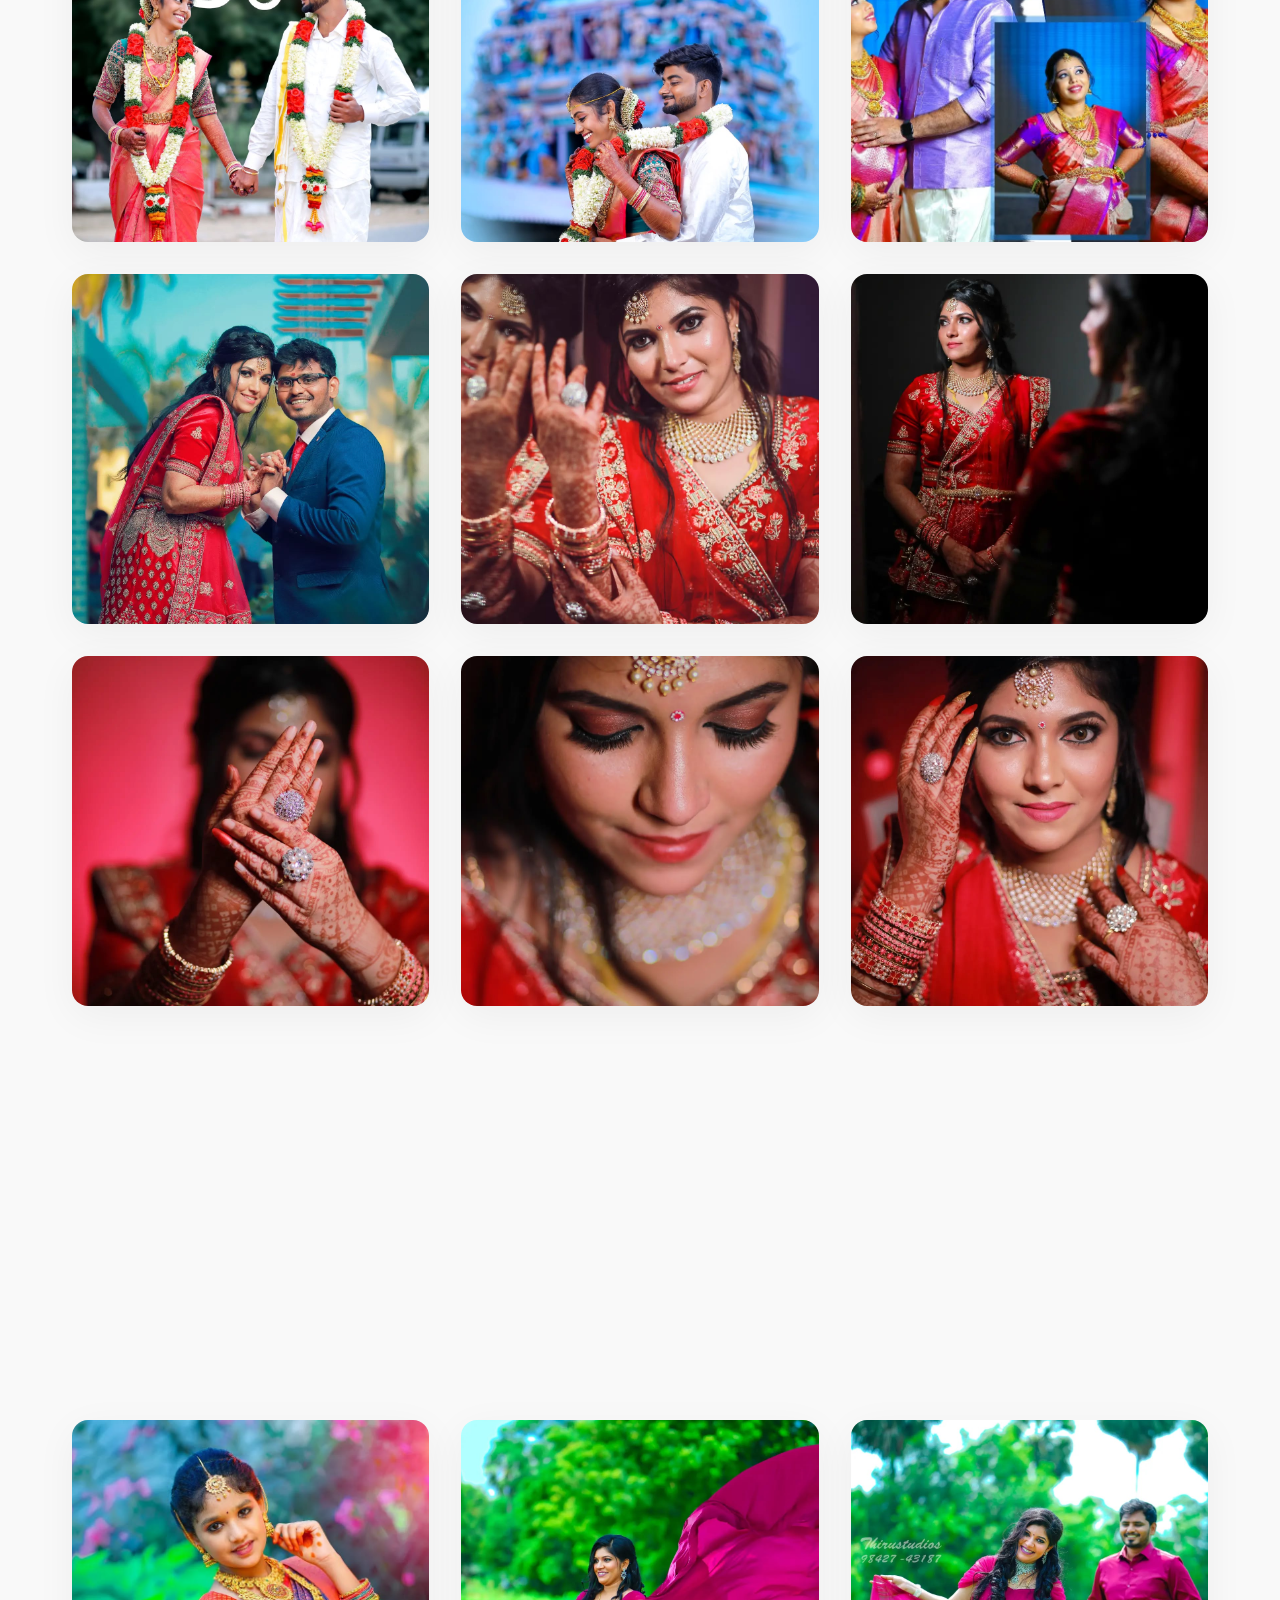
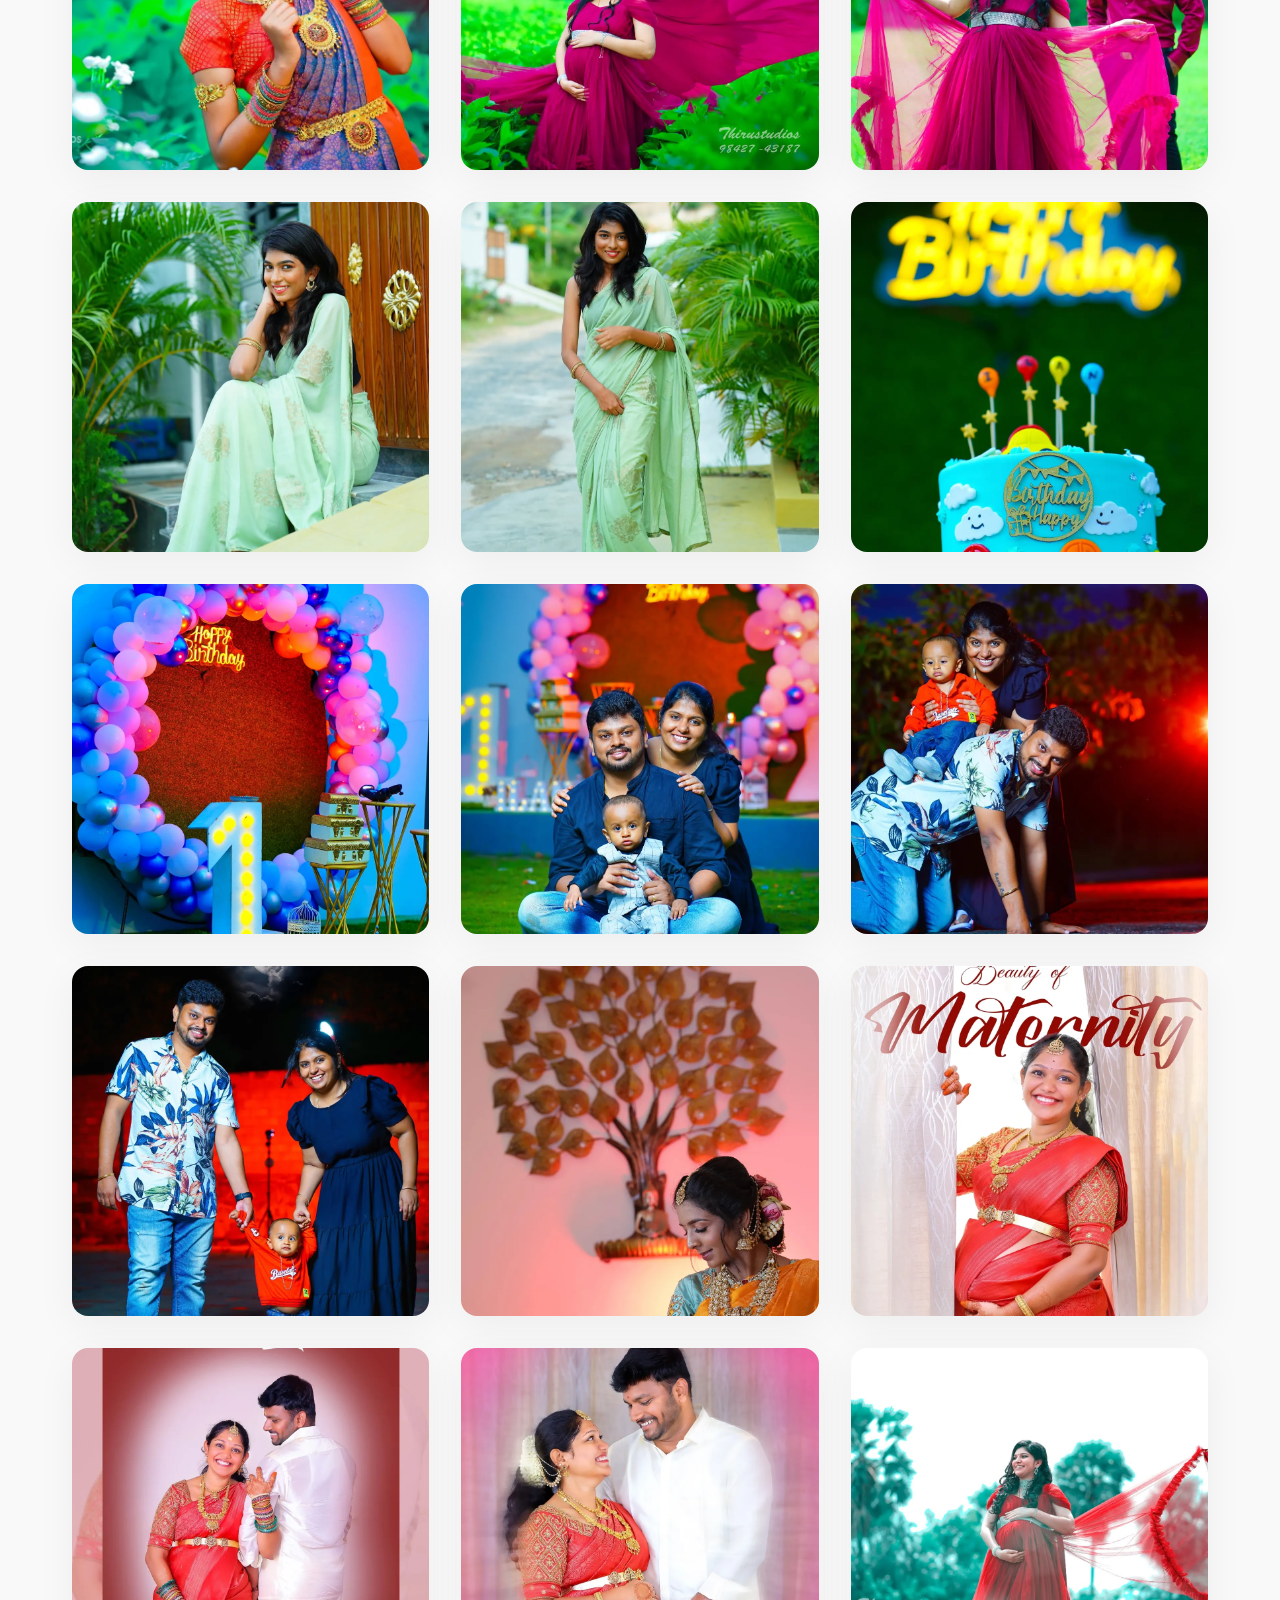
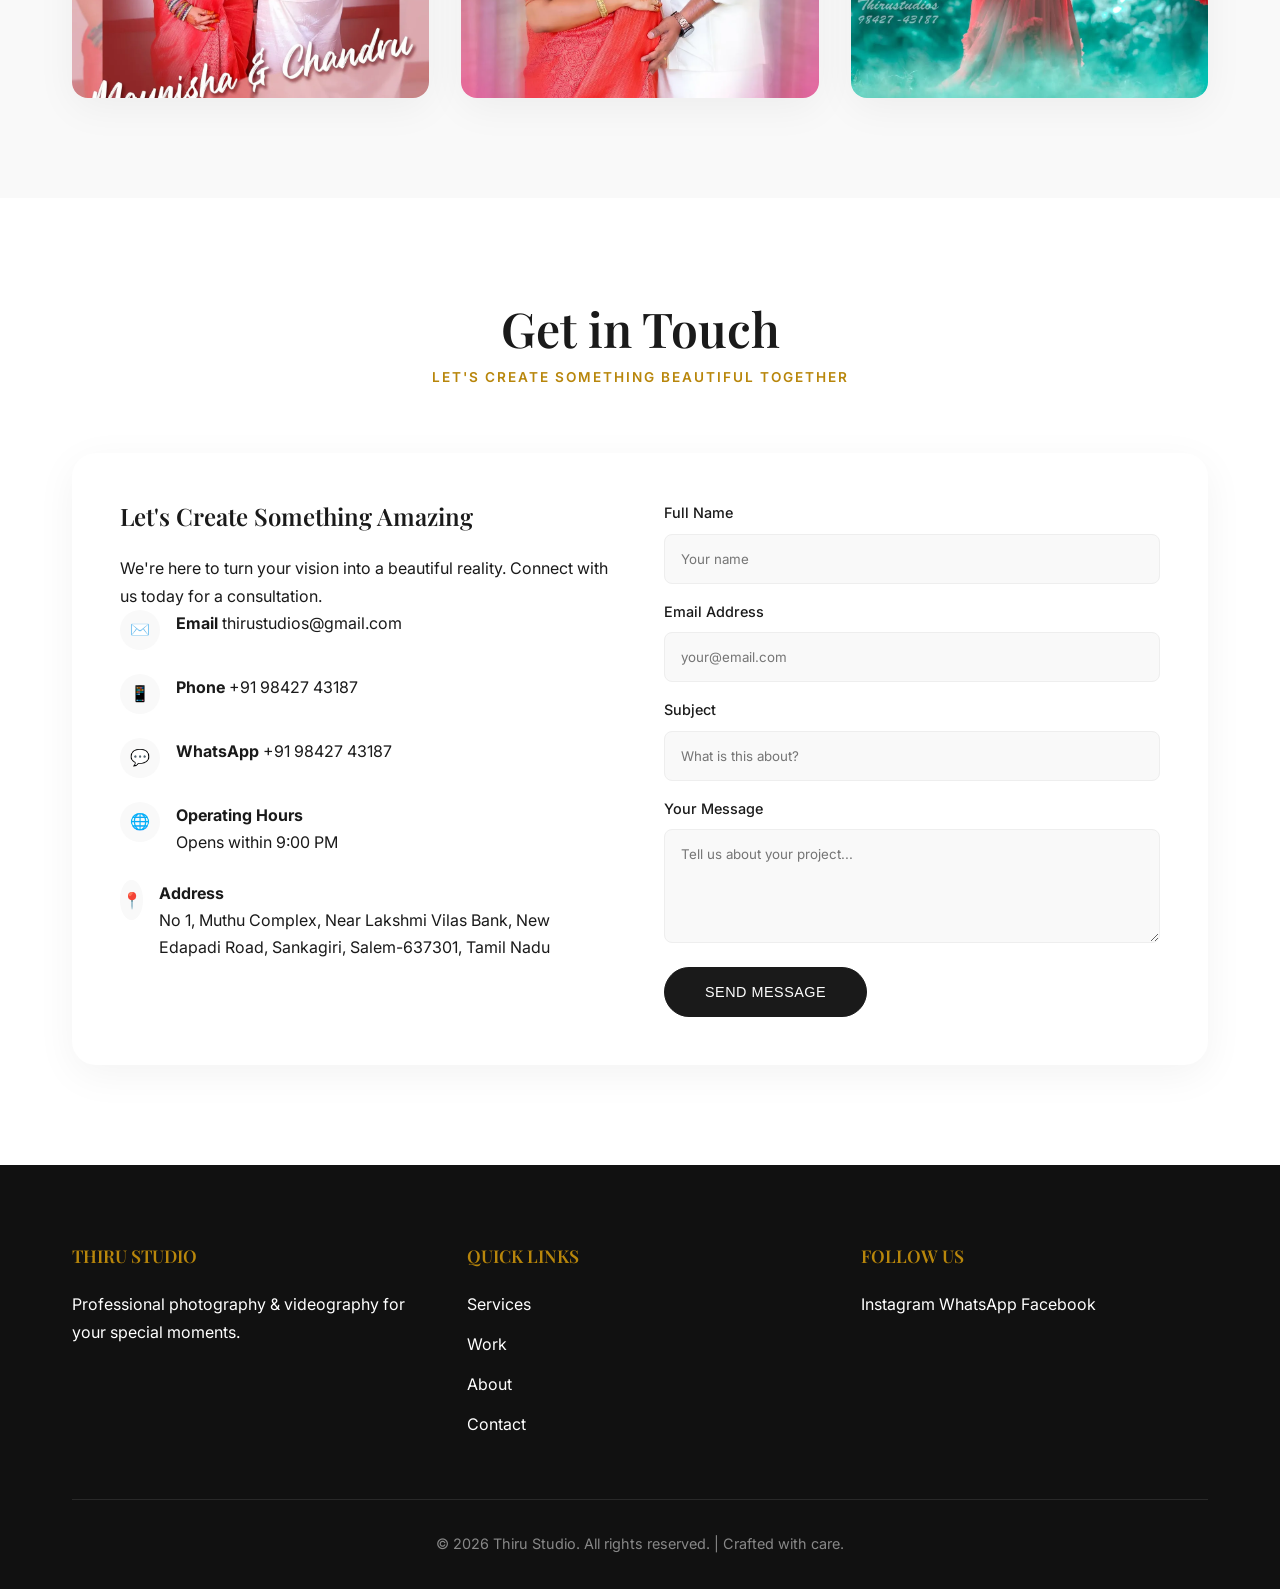
==== commit 1e23275e: "new changes" ====
--- a/index.html
+++ b/index.html
@@ -1,14 +1,21 @@
 <!DOCTYPE html>
 <html lang="en">
+
 <head>
 	<meta charset="UTF-8">
 	<meta name="viewport" content="width=device-width, initial-scale=1.0">
 	<title>Thiru Studio — Photography & Video Excellence</title>
+	<link rel="preconnect" href="https://fonts.googleapis.com">
+	<link rel="preconnect" href="https://fonts.gstatic.com" crossorigin>
+	<link
+		href="https://fonts.googleapis.com/css2?family=Cinzel:wght@400;600;700&family=Cormorant+Garamond:ital,wght@0,400;0,600;1,400&family=Inter:wght@300;400;500;600&family=Playfair+Display:ital,wght@0,400;0,600;0,700;1,400&display=swap"
+		rel="stylesheet">
 	<link rel="stylesheet" href="styles.css">
-	<link rel="icon" href="logo.jpg" type="circle-logo">
+	<link rel="icon" href="logo.jpg" type="image/jpeg">
 </head>
+
 <body>
-	  
+
 	<header class="site-header">
 		<div class="container header-inner">
 			<div class="brand-wrapper">
@@ -16,26 +23,45 @@
 				<a class="brand" href="#hero">Thiru Studio</a>
 				<p class="brand-tagline">Visual Storytelling</p>
 				<div class="brand-info">
-				<span>20 Years in Business</span> • <span>Open until 9:00 PM</span>
+					<span>20 Years in Business</span> • <span>Open until 9:00 PM</span>
 				</div>
 			</div>
 			<button id="navToggle" class="nav-toggle" aria-label="Toggle navigation">☰</button>
 			<nav id="siteNav" class="site-nav">
+				<a href="#hero">Home</a>
 				<a href="#services">Services</a>
 				<a href="#work">Work</a>
 				<a href="#about">About</a>
 				<a href="#contact" class="btn btn-nav">Contact</a>
+				<button class="search-btn" aria-label="Search">
+					<svg width="20" height="20" viewBox="0 0 24 24" fill="none" stroke="currentColor" stroke-width="2"
+						stroke-linecap="round" stroke-linejoin="round">
+						<circle cx="11" cy="11" r="8"></circle>
+						<line x1="21" y1="21" x2="16.65" y2="16.65"></line>
+					</svg>
+				</button>
 			</nav>
 		</div>
 	</header>
 
+	<div class="dot-nav">
+		<a href="#hero" class="dot active" aria-label="Go to Home"></a>
+		<a href="#services" class="dot" aria-label="Go to Services"></a>
+		<a href="#pricing" class="dot" aria-label="Go to Pricing"></a>
+		<a href="#work" class="dot" aria-label="Go to Work"></a>
+		<a href="#about" class="dot" aria-label="Go to About"></a>
+		<a href="#gallery" class="dot" aria-label="Go to Gallery"></a>
+		<a href="#contact" class="dot" aria-label="Go to Contact"></a>
+	</div>
+
 	<main>
 		<section id="hero" class="hero">
 			<div class="container">
 				<div class="hero-content">
 					<h1 class="hero-title">Thiru Studio</h1>
 					<p class="hero-subtitle">Capturing Timeless Moments</p>
-					<p class="hero-description">Professional photography & videography specializing in weddings, candid moments and cinematic storytelling with artistic excellence.</p>
+					<p class="hero-description">Professional photography & videography specializing in weddings, candid
+						moments and cinematic storytelling with artistic excellence.</p>
 					<div class="hero-cta">
 						<a href="#contact" class="btn btn-primary btn-lg">Start Your Project</a>
 						<a href="#work" class="btn btn-secondary btn-lg">View Our Work</a>
@@ -54,13 +80,15 @@
 					<div class="service-card">
 						<div class="service-icon">📸</div>
 						<h3>Photography</h3>
-						<p>Portraits, events and editorial photography with a clean, timeless look and artistic composition.</p>
+						<p>Portraits, events and editorial photography with a clean, timeless look and artistic
+							composition.</p>
 						<a href="#contact" class="learn-more">Learn More →</a>
 					</div>
 					<div class="service-card">
 						<div class="service-icon">🎬</div>
 						<h3>Videography</h3>
-						<p>Cinematic wedding films, highlight reels and promotional videos with professional editing.</p>
+						<p>Cinematic wedding films, highlight reels and promotional videos with professional editing.
+						</p>
 						<a href="#contact" class="learn-more">Learn More →</a>
 					</div>
 					<div class="service-card">
@@ -72,7 +100,8 @@
 					<div class="service-card">
 						<div class="service-icon">🎥</div>
 						<h3>Video Shooting</h3>
-						<p>Professional video shooting for weddings, events, corporate and promotional content with cinematic quality.</p>
+						<p>Professional video shooting for weddings, events, corporate and promotional content with
+							cinematic quality.</p>
 						<a href="#contact" class="learn-more">Learn More →</a>
 					</div>
 				</div>
@@ -89,12 +118,14 @@
 					<div class="pricing-card">
 						<h3>💍 Wedding Photography</h3>
 						<p class="price">₹25,000 - ₹30,000</p>
-						<p>Full-day coverage with focus on storytelling, posed portraits and candid moments with customizable albums.</p>
+						<p>Full-day coverage with focus on storytelling, posed portraits and candid moments with
+							customizable albums.</p>
 					</div>
 					<div class="pricing-card">
 						<h3>🎉 Party Photography</h3>
 						<p class="price">₹15,000 - ₹20,000</p>
-						<p>Capture lively moments, decorations and guest enjoyment throughout your event with professional editing.</p>
+						<p>Capture lively moments, decorations and guest enjoyment throughout your event with
+							professional editing.</p>
 					</div>
 					<div class="pricing-card">
 						<h3>🎂 Birthday Photography</h3>
@@ -104,30 +135,37 @@
 					<div class="pricing-card">
 						<h3>💑 Engagement Photography</h3>
 						<p class="price">₹12,000 - ₹15,000</p>
-						<p>Personal and professional engagement photos with your preferred theme and emotion-filled storytelling.</p>
+						<p>Personal and professional engagement photos with your preferred theme and emotion-filled
+							storytelling.</p>
 					</div>
 					<div class="pricing-card">
 						<h3>🎊 Function Photography</h3>
 						<p class="price">₹15,000 - ₹20,000</p>
-						<p>Comprehensive coverage from start to finish capturing ceremonial moments, portraits and ambient shots.</p>
+						<p>Comprehensive coverage from start to finish capturing ceremonial moments, portraits and
+							ambient shots.</p>
 					</div>
 					<div class="pricing-card">
 						<h3>🪔 Festival Photography</h3>
 						<p class="price">₹7,000 - ₹12,000</p>
-						<p>Dynamic coverage of festival celebrations with both candid and posed shots in high resolution.</p>
+						<p>Dynamic coverage of festival celebrations with both candid and posed shots in high
+							resolution.</p>
 					</div>
 					<div class="pricing-card">
 						<h3>💑 Anniversary Photography</h3>
 						<p class="price">₹10,000 - ₹15,000</p>
-						<p>Celebrate your love and lasting memories with customized intimate or full-scale anniversary sessions.</p>
+						<p>Celebrate your love and lasting memories with customized intimate or full-scale anniversary
+							sessions.</p>
 					</div>
 					<div class="pricing-card">
 						<h3>👗 Fashion Portfolio Shoots</h3>
 						<p class="price">Custom Quote</p>
-						<p>Professional fashion shoots showcasing range of looks and styles for models, designers and enthusiasts.</p>
-					</div>
-				</div>
-				<p class="pricing-note">📌 <strong>Note:</strong> Prices are indicative. Actual charges may vary based on specific requirements. Contact us for custom quotes on other services like Corporate Photography, Video Shooting, Outdoor Photography, and more.</p>
+						<p>Professional fashion shoots showcasing range of looks and styles for models, designers and
+							enthusiasts.</p>
+					</div>
+				</div>
+				<p class="pricing-note">📌 <strong>Note:</strong> Prices are indicative. Actual charges may vary based
+					on specific requirements. Contact us for custom quotes on other services like Corporate Photography,
+					Video Shooting, Outdoor Photography, and more.</p>
 			</div>
 		</section>
 
@@ -138,43 +176,49 @@
 					<p class="section-subtitle">Our latest and greatest projects</p>
 				</div>
 				<div class="grid cols-3">
-					<figure class="work-item"> 
-						<div class="work-thumb" data-src="wed 1.webp" data-caption="Smith Wedding — Full Day Coverage"></div>
+					<figure class="work-item">
+						<div class="work-thumb" data-src="wed 1.webp" data-caption="Smith Wedding — Full Day Coverage">
+						</div>
 						<figcaption>
 							<h3>Smith Wedding</h3>
 							<p>Full Day Coverage</p>
 						</figcaption>
 					</figure>
-					<figure class="work-item"> 
-						<div class="work-thumb" data-src="wed 22.webp" data-caption="Candid Moments — Street & Events"></div>
+					<figure class="work-item">
+						<div class="work-thumb" data-src="wed 22.webp" data-caption="Candid Moments — Street & Events">
+						</div>
 						<figcaption>
 							<h3>Candid Moments</h3>
 							<p>Street & Events</p>
 						</figcaption>
 					</figure>
-					<figure class="work-item"> 
-						<div class="work-thumb" data-src="wed 3.webp" data-caption="Highlight Reel — Cinematic Edits"></div>
+					<figure class="work-item">
+						<div class="work-thumb" data-src="wed 3.webp" data-caption="Highlight Reel — Cinematic Edits">
+						</div>
 						<figcaption>
 							<h3>Highlight Reel</h3>
 							<p>Cinematic Edits</p>
 						</figcaption>
 					</figure>
-					<figure class="work-item"> 
-						<div class="work-thumb" data-src="wed 4.heic" data-caption="Reception Coverage — Evening Moments"></div>
+					<figure class="work-item">
+						<div class="work-thumb" data-src="wed 4.heic"
+							data-caption="Reception Coverage — Evening Moments"></div>
 						<figcaption>
 							<h3>Reception Coverage</h3>
 							<p>Evening Moments</p>
 						</figcaption>
 					</figure>
-					<figure class="work-item"> 
-						<div class="work-thumb" data-src="wed 5.heic" data-caption="Ceremony Highlights — Sacred Moments"></div>
+					<figure class="work-item">
+						<div class="work-thumb" data-src="wed 5.heic"
+							data-caption="Ceremony Highlights — Sacred Moments"></div>
 						<figcaption>
 							<h3>Ceremony Highlights</h3>
 							<p>Sacred Moments</p>
 						</figcaption>
 					</figure>
-					<figure class="work-item"> 
-						<div class="work-thumb" data-src="wed 6.heic" data-caption="Closeups & Details — Artistic Focus"></div>
+					<figure class="work-item">
+						<div class="work-thumb" data-src="wed 6.heic"
+							data-caption="Closeups & Details — Artistic Focus"></div>
 						<figcaption>
 							<h3>Closeups & Details</h3>
 							<p>Artistic Focus</p>
@@ -189,8 +233,11 @@
 				<div class="about-wrapper">
 					<div class="about-content">
 						<h2>About Thiru Studio</h2>
-						<p>Thiru Studio is a photography and video studio dedicated to documenting weddings, candid moments and cinematic stories. We focus on natural storytelling, clear composition and a friendly client experience.</p>
-						<p>With years of experience in visual media, we bring creativity, technical expertise, and passion to every project we undertake.</p>
+						<p>Thiru Studio is a photography and video studio dedicated to documenting weddings, candid
+							moments and cinematic stories. We focus on natural storytelling, clear composition and a
+							friendly client experience.</p>
+						<p>With years of experience in visual media, we bring creativity, technical expertise, and
+							passion to every project we undertake.</p>
 						<div class="about-stats">
 							<div class="stat">
 								<strong>500+</strong>
@@ -230,12 +277,12 @@
 						<figcaption>Moment 3</figcaption>
 					</figure>
 					<figure class="gallery-item">
-					<div class="gallery-thumb" data-src="wed 4.heic" data-caption="Wedding Moment 4"></div>
-					<figcaption>Moment 4</figcaption>
-				</figure>
-				<figure class="gallery-item">
-
-					<div class="gallery-thumb" data-src="wed 6.heic" data-caption="Wedding Moment 6"></div>
+						<div class="gallery-thumb" data-src="wed 4.heic" data-caption="Wedding Moment 4"></div>
+						<figcaption>Moment 4</figcaption>
+					</figure>
+					<figure class="gallery-item">
+
+						<div class="gallery-thumb" data-src="wed 6.heic" data-caption="Wedding Moment 6"></div>
 						<figcaption>Moment 6</figcaption>
 					</figure>
 					<figure class="gallery-item">
@@ -336,7 +383,7 @@
 						<figcaption>Moment 32</figcaption>
 					</figure>
 					<figure class="gallery-item">
-					<div class="gallery-thumb" data-src="wedd 33.webp" data-caption="Wedding Moment 33"></div>
+						<div class="gallery-thumb" data-src="wedd 33.webp" data-caption="Wedding Moment 33"></div>
 						<figcaption>Moment 33</figcaption>
 					</figure>
 				</div>
@@ -352,7 +399,8 @@
 				<div class="contact-wrapper">
 					<div class="contact-info-box">
 						<h3>Let's Create Something Amazing</h3>
-						<p>We're here to turn your vision into a beautiful reality. Connect with us today for a consultation.</p>
+						<p>We're here to turn your vision into a beautiful reality. Connect with us today for a
+							consultation.</p>
 						<div class="contact-details">
 							<div class="detail-item">
 								<span class="detail-icon">✉️</span>
@@ -365,28 +413,29 @@
 								<span class="detail-icon">📱</span>
 								<div>
 									<strong>Phone</strong>
-										<a href="tel:+919842743187">+91 98427 43187</a>
+									<a href="tel:+919842743187">+91 98427 43187</a>
 								</div>
 							</div>
 							<div class="detail-item">
 								<span class="detail-icon">💬</span>
 								<div>
 									<strong>WhatsApp</strong>
-										<a href="https://wa.me/919842743187" target="_blank">+91 98427 43187</a>
+									<a href="https://wa.me/919842743187" target="_blank">+91 98427 43187</a>
 								</div>
 							</div>
 							<div class="detail-item">
 								<span class="detail-icon">🌐</span>
 								<div>
-								<strong>Operating Hours</strong>
-								<p>Opens within 9:00 PM</p>
+									<strong>Operating Hours</strong>
+									<p>Opens within 9:00 PM</p>
 								</div>
 							</div>
 							<div class="detail-item">
 								<span class="detail-icon">📍</span>
 								<div>
 									<strong>Address</strong>
-									<p>No 1, Muthu Complex, Near Lakshmi Vilas Bank, New Edapadi Road, Sankagiri, Salem-637301, Tamil Nadu</p>
+									<p>No 1, Muthu Complex, Near Lakshmi Vilas Bank, New Edapadi Road, Sankagiri,
+										Salem-637301, Tamil Nadu</p>
 								</div>
 							</div>
 						</div>
@@ -406,7 +455,8 @@
 						</div>
 						<div class="form-group">
 							<label for="message">Your Message</label>
-							<textarea id="message" name="message" rows="5" placeholder="Tell us about your project..." required></textarea>
+							<textarea id="message" name="message" rows="5" placeholder="Tell us about your project..."
+								required></textarea>
 						</div>
 						<button type="submit" class="btn btn-primary btn-lg">Send Message</button>
 					</form>
@@ -434,9 +484,12 @@
 				<div class="footer-section">
 					<h4>Follow Us</h4>
 					<div class="socials">
-						<a href="https://www.instagram.com/thirustudios_graphy" target="_blank" aria-label="Instagram" class="social-link">Instagram</a>
-						<a href="https://wa.me/919842743187" target="_blank" aria-label="WhatsApp" class="social-link">WhatsApp</a>
-						<a href="https://facebook.com/" target="_blank" aria-label="Facebook" class="social-link">Facebook</a>
+						<a href="https://www.instagram.com/thirustudios_graphy" target="_blank" aria-label="Instagram"
+							class="social-link">Instagram</a>
+						<a href="https://wa.me/919842743187" target="_blank" aria-label="WhatsApp"
+							class="social-link">WhatsApp</a>
+						<a href="https://facebook.com/" target="_blank" aria-label="Facebook"
+							class="social-link">Facebook</a>
 					</div>
 				</div>
 			</div>
@@ -446,9 +499,34 @@
 		</div>
 	</footer>
 
+	<div id="lightbox" class="lightbox">
+		<button id="lightboxClose" class="lightbox-close" aria-label="Close lightbox">&times;</button>
+		<div class="lightbox-content">
+			<img id="lightboxImg" src="" alt="Full screen view" class="lightbox-img">
+			<div id="lightboxCaption" class="lightbox-caption"></div>
+		</div>
+		<button id="lightboxPrev" class="lightbox-prev" aria-label="Previous image">&#10094;</button>
+		<button id="lightboxNext" class="lightbox-next" aria-label="Next image">&#10095;</button>
+	</div>
+	<nav class="mobile-bottom-nav">
+		<a href="#hero" class="mobile-nav-item active">
+			<span class="nav-icon">🏠</span>
+			<span class="nav-label">Home</span>
+		</a>
+		<a href="#services" class="mobile-nav-item">
+			<span class="nav-icon">bag</span> <!-- Using text/emoji for now, or SVG -->
+			<span class="nav-label">Services</span>
+		</a>
+		<a href="#work" class="mobile-nav-item">
+			<span class="nav-icon">📷</span>
+			<span class="nav-label">Work</span>
+		</a>
+		<a href="#contact" class="mobile-nav-item">
+			<span class="nav-icon">📞</span>
+			<span class="nav-label">Contact</span>
+		</a>
+	</nav>
 	<script src="script.js"></script>
 </body>
-</html>
-
-
-
+
+</html>
--- a/styles.css
+++ b/styles.css
@@ -1,1398 +1,827 @@
 /* =========================================
-   THIRU STUDIO — Professional Photography
-   Modern, Elegant, Mobile-First Design
+   THIRU STUDIO — Light Luxury Premium v3.0
+   Clean, Elegant, Standard Scroll
    ========================================= */
 
+@import url('https://fonts.googleapis.com/css2?family=Inter:wght@300;400;500;600&family=Playfair+Display:ital,wght@0,400;0,600;0,700;1,400&display=swap');
+
 :root {
-  /* Elegant Studio Color Palette */
-  --primary: #8b7355;
-  --primary-light: #a89080;
-  --primary-dark: #6b5344;
-  --accent: #d4af7a;
-  --accent-light: #e5c4a0;
-  --secondary: #2c2c2c;
-  --text-light: #f5f5f5;
-  --text-muted: #b8b8b8;
-  --bg-dark: #1a1a1a;
-  --bg-darker: #0f0f0f;
-  --border: #2a2a2a;
-  --white: #ffffff;
-  --max-width: 1300px;
-  --radius: 12px;
-  --radius-lg: 20px;
-  --shadow: 0 8px 24px rgba(0, 0, 0, 0.5);
-  --shadow-lg: 0 16px 48px rgba(0, 0, 0, 0.6);
-}
-
+  /* Light Luxury Palette */
+  --bg-body: #ffffff;
+  --bg-light: #f9f9f9;
+  --bg-card: #ffffff;
+
+  /* Gold Accents */
+  --accent: #B8860B;
+  /* Dark Goldenrod - elegant on white */
+  --accent-light: #D4AF37;
+  /* Metallic Gold */
+  --accent-dim: rgba(184, 134, 11, 0.1);
+
+  /* Text Colors */
+  --text-main: #1a1a1a;
+  /* Very dark grey, softer than black */
+  --text-muted: #666666;
+
+  /* Dimensions & Spacing */
+  --max-width: 1200px;
+  --header-height: 80px;
+  --radius-sm: 8px;
+  --radius-md: 16px;
+  --radius-lg: 24px;
+
+  /* Effects */
+  --shadow-soft: 0 10px 40px rgba(0, 0, 0, 0.05);
+  /* Soft, premium shadow */
+  --shadow-hover: 0 20px 50px rgba(0, 0, 0, 0.1);
+  --border-light: 1px solid rgba(0, 0, 0, 0.05);
+}
+
+/* Base Reset & Typography */
 * {
-  box-sizing: border-box;
   margin: 0;
   padding: 0;
-}
-
-html, body {
-  width: 100%;
-  height: 100%;
+  box-sizing: border-box;
+}
+
+html {
+  scroll-behavior: smooth;
 }
 
 body {
-  font-family: 'Georgia', 'Garamond', serif;
-  background: linear-gradient(135deg, var(--bg-dark) 0%, var(--bg-darker) 100%);
-  color: var(--text-light);
-  line-height: 1.6;
+  font-family: 'Inter', sans-serif;
+  background-color: var(--bg-body);
+  color: var(--text-main);
+  line-height: 1.7;
   -webkit-font-smoothing: antialiased;
-  -moz-osx-font-smoothing: grayscale;
-  overflow-x: hidden;
-}
-
+}
+
+h1,
+h2,
+h3,
+h4,
+h5,
+h6 {
+  font-family: 'Playfair Display', serif;
+  color: var(--text-main);
+  font-weight: 600;
+  line-height: 1.25;
+}
+
+h1 {
+  font-size: 4rem;
+}
+
+h2 {
+  font-size: 3rem;
+}
+
+h3 {
+  font-size: 1.5rem;
+}
+
+a {
+  text-decoration: none;
+  color: inherit;
+  transition: 0.3s ease;
+}
+
+ul {
+  list-style: none;
+}
+
+img {
+  max-width: 100%;
+  display: block;
+}
+
+/* Utility Classes */
 .container {
   max-width: var(--max-width);
   margin: 0 auto;
-  padding: 0 20px;
-}
-
-/* ===== HEADER ===== */
+  padding: 0 2rem;
+}
+
+.btn {
+  display: inline-block;
+  padding: 1rem 2.5rem;
+  border-radius: 50px;
+  font-weight: 500;
+  letter-spacing: 0.5px;
+  text-transform: uppercase;
+  font-size: 0.9rem;
+  transition: all 0.4s ease;
+  cursor: pointer;
+}
+
+.btn-primary {
+  background: var(--text-main);
+  /* Black button for contrast */
+  color: #fff;
+  border: 1px solid var(--text-main);
+}
+
+.btn-primary:hover {
+  background: var(--accent);
+  border-color: var(--accent);
+  color: #fff;
+  transform: translateY(-3px);
+  box-shadow: 0 10px 20px rgba(184, 134, 11, 0.2);
+}
+
+.btn-secondary {
+  border: 1px solid var(--text-main);
+  color: var(--text-main);
+  background: transparent;
+}
+
+.btn-secondary:hover {
+  background: rgba(0, 0, 0, 0.05);
+  color: var(--text-main);
+  transform: translateY(-3px);
+}
+
+/* Animations */
+.fade-up {
+  opacity: 0;
+  transform: translateY(30px);
+  transition: opacity 0.8s ease, transform 0.8s ease;
+}
+
+.fade-up.visible {
+  opacity: 1;
+  transform: translateY(0);
+}
+
+.stagger-delay-1 {
+  transition-delay: 0.1s;
+}
+
+.stagger-delay-2 {
+  transition-delay: 0.2s;
+}
+
+.stagger-delay-3 {
+  transition-delay: 0.3s;
+}
+
+/* Header & Nav */
 .site-header {
-  position: sticky;
+  position: fixed;
   top: 0;
-  z-index: 100;
-  background: rgba(15, 15, 15, 0.95);
+  width: 100%;
+  z-index: 1000;
+  padding: 1rem 0;
+  background: rgba(255, 255, 255, 0.9);
   backdrop-filter: blur(10px);
-  border-bottom: 1px solid var(--border);
-  padding: 14px 0;
-  box-shadow: 0 2px 8px rgba(0, 0, 0, 0.4);
+  border-bottom: var(--border-light);
+  transition: padding 0.3s ease;
+}
+
+.site-header.scrolled {
+  padding: 0.5rem 0;
+  box-shadow: 0 5px 20px rgba(0, 0, 0, 0.05);
 }
 
 .header-inner {
   display: flex;
+  justify-content: space-between;
   align-items: center;
-  justify-content: space-between;
-  gap: 20px;
 }
 
 .brand-wrapper {
   display: flex;
-  flex-direction: column;
-  gap: 2px;
-  flex: 1;
-  align-items: flex-start;
+  align-items: center;
+  gap: 1rem;
 }
 
 .logo {
-  height: 40px;
-  width: 40px;
-  margin-bottom: 4px;
+  height: 50px;
+  width: 50px;
   border-radius: 50%;
-  object-fit: cover;
-  transition: transform 0.3s ease;
-  background: rgba(212, 175, 122, 0.1);
-  padding: 4px;
-  box-shadow: 0 2px 8px rgba(212, 175, 122, 0.15);
-}
-
-.logo:hover {
-  transform: scale(1.1) rotate(5deg);
+  border: 1px solid var(--accent);
+  padding: 2px;
 }
 
 .brand {
-  font-family: 'Arial', sans-serif;
+  font-size: 1.5rem;
   font-weight: 700;
-  font-size: 1.3rem;
-  color: var(--accent);
-  text-decoration: none;
-  letter-spacing: 2px;
-  transition: all 0.3s ease;
-}
-
-.brand:hover {
-  color: var(--accent-light);
-  transform: translateX(2px);
+  letter-spacing: 0.5px;
+  color: var(--text-main);
 }
 
 .brand-tagline {
-  font-size: 0.65rem;
-  color: var(--text-muted);
-  font-weight: 600;
-  letter-spacing: 3px;
+  font-size: 0.8rem;
+  color: var(--accent);
+  padding-left: 1rem;
+  border-left: 1px solid #ddd;
+  display: none;
+}
+
+@media(min-width: 768px) {
+  .brand-tagline {
+    display: block;
+  }
+}
+
+.brand-info {
+  display: none;
+}
+
+.site-nav {
+  display: flex;
+  gap: 2rem;
+}
+
+.site-nav a {
+  font-size: 0.95rem;
   text-transform: uppercase;
-}
-
-.brand-info {
-  font-size: 0.65rem;
-  color: var(--accent);
+  letter-spacing: 1px;
   font-weight: 500;
-  letter-spacing: 1px;
-}
-
-.site-nav {
-  display: flex;
-  align-items: center;
-  gap: 28px;
-  margin-left: auto;
-}
-
-.site-nav a {
-  color: var(--text-muted);
-  text-decoration: none;
-  font-weight: 500;
-  font-size: 0.95rem;
-  transition: all 0.3s ease;
-  position: relative;
-  letter-spacing: 1px;
+  color: var(--text-main);
 }
 
 .site-nav a::after {
   content: '';
-  position: absolute;
-  bottom: -4px;
-  left: 0;
+  display: block;
   width: 0;
-  height: 1.5px;
+  height: 2px;
   background: var(--accent);
-  transition: width 0.3s ease;
-}
-
-.site-nav a:hover {
-  color: var(--accent);
-}
-
-.site-nav a:hover::after {
+  transition: width 0.3s;
+}
+
+.site-nav a:hover::after,
+.site-nav a.active::after {
   width: 100%;
 }
 
 .nav-toggle {
   display: none;
-  flex-direction: column;
-  gap: 6px;
+  background: none;
+  border: none;
+  font-size: 1.5rem;
+  cursor: pointer;
+  color: var(--text-main);
+}
+
+.search-btn {
   background: none;
   border: none;
   cursor: pointer;
-  padding: 8px;
-}
-
-.nav-toggle span {
-  width: 24px;
-  height: 2px;
+  color: var(--text-main);
+  margin-left: 1rem;
+  transition: 0.3s;
+  display: flex;
+  align-items: center;
+}
+
+.search-btn:hover {
+  color: var(--accent);
+  transform: scale(1.1);
+}
+
+/* Dot Nav - Fixed Side */
+.dot-nav {
+  position: fixed;
+  right: 20px;
+  top: 50%;
+  transform: translateY(-50%);
+  display: flex;
+  flex-direction: column;
+  gap: 15px;
+  z-index: 900;
+}
+
+.dot {
+  width: 10px;
+  height: 10px;
+  border-radius: 50%;
+  border: 1px solid #ccc;
+  background: transparent;
+  transition: 0.3s;
+}
+
+.dot.active {
   background: var(--accent);
-  transition: all 0.3s ease;
-}
-
-.btn-nav {
-  padding: 10px 24px !important;
-  border-radius: 4px;
-  background: var(--accent) !important;
-  border: none !important;
-  color: var(--bg-dark) !important;
-  font-weight: 600 !important;
-}
-
-.btn-nav:hover::after {
-  width: 0 !important;
-}
-
-/* ===== HERO ===== */
+  border-color: var(--accent);
+  transform: scale(1.3);
+}
+
+/* SECTIONS - Standard Layout */
+.section {
+  padding: 100px 0;
+  position: relative;
+}
+
+.section:nth-child(even) {
+  background-color: var(--bg-light);
+}
+
+.section-header {
+  text-align: center;
+  margin-bottom: 4rem;
+}
+
+.section-header h2 {
+  font-size: 3rem;
+  margin-bottom: 0.5rem;
+  position: relative;
+  display: inline-block;
+}
+
+.section-subtitle {
+  color: var(--accent);
+  text-transform: uppercase;
+  letter-spacing: 2px;
+  font-size: 0.85rem;
+  font-weight: 600;
+}
+
+/* Hero Section */
 .hero {
   min-height: 100vh;
   display: flex;
   align-items: center;
   justify-content: center;
-  padding: 100px 20px;
-  background: linear-gradient(135deg, rgba(139, 115, 85, 0.05) 0%, rgba(212, 175, 122, 0.05) 100%);
+  text-align: center;
+  background-color: var(--bg-light);
+  /* Fallback */
+  background-image: linear-gradient(rgba(255, 255, 255, 0.8), rgba(255, 255, 255, 0.8)), url('background.jpg');
+  /* Assume background.jpg exists, standard parallax setup */
+  background-size: cover;
+  background-position: center;
+  background-attachment: fixed;
+  /* Parallax */
+  padding-top: 80px;
+}
+
+.hero-title {
+  font-size: clamp(3rem, 6vw, 5.5rem);
+  margin-bottom: 1rem;
+  color: var(--text-main);
+}
+
+.hero-subtitle {
+  font-family: 'Playfair Display', serif;
+  font-style: italic;
+  font-size: 1.8rem;
+  color: var(--accent);
+  margin-bottom: 1.5rem;
+}
+
+.hero-description {
+  max-width: 600px;
+  margin: 0 auto 2.5rem;
+  color: var(--text-muted);
+  font-size: 1.1rem;
+}
+
+.hero-cta {
+  display: flex;
+  gap: 1rem;
+  justify-content: center;
+}
+
+/* Grid System */
+.grid {
+  display: grid;
+  gap: 2rem;
+}
+
+.cols-3 {
+  grid-template-columns: repeat(auto-fit, minmax(300px, 1fr));
+}
+
+/* Cards */
+.service-card,
+.pricing-card {
+  background: var(--bg-card);
+  padding: 3rem 2rem;
+  border-radius: var(--radius-md);
+  box-shadow: var(--shadow-soft);
+  text-align: center;
+  transition: 0.4s ease;
+  border: 1px solid transparent;
+}
+
+.service-card:hover,
+.pricing-card:hover {
+  transform: translateY(-10px);
+  box-shadow: var(--shadow-hover);
+  border-color: var(--accent-dim);
+}
+
+.service-icon {
+  font-size: 3rem;
+  color: var(--accent);
+  margin-bottom: 1.5rem;
+}
+
+.service-card h3 {
+  margin-bottom: 1rem;
+}
+
+.service-card p {
+  color: var(--text-muted);
+  margin-bottom: 1.5rem;
+}
+
+.learn-more {
+  color: var(--accent);
+  font-weight: 600;
+  font-size: 0.9rem;
+}
+
+/* Pricing Specific */
+.pricing-card h3 {
+  font-family: 'Cinzel', serif;
+  /* Luxury font for package names */
+  font-size: 1.2rem;
+  font-weight: 600;
+  text-transform: uppercase;
+  letter-spacing: 2px;
+  color: var(--text-main);
+  margin-bottom: 0.5rem;
+  border-bottom: 1px solid var(--accent-dim);
+  padding-bottom: 1rem;
+}
+
+.pricing-card .price {
+  font-family: 'Cormorant Garamond', serif;
+  /* Elegant font for numbers */
+  font-size: 3rem;
+  font-weight: 600;
+  color: var(--accent);
+  margin-bottom: 1rem;
+  font-style: italic;
+}
+
+.pricing-note {
+  text-align: center;
+  margin-top: 3rem;
+  color: var(--text-muted);
+  font-size: 0.9rem;
+  background: var(--bg-light);
+  padding: 1rem;
+  border-radius: var(--radius-sm);
+  max-width: 800px;
+  margin-left: auto;
+  margin-right: auto;
+}
+
+/* Work / Gallery */
+.work-item,
+.gallery-item {
   position: relative;
   overflow: hidden;
-}
-
-.hero::before {
-  content: '';
-  position: absolute;
-  inset: 0;
-  background: radial-gradient(circle at 30% 60%, rgba(212, 175, 122, 0.08) 0%, transparent 50%);
-  pointer-events: none;
-}
-
-.hero-content {
-  position: relative;
-  z-index: 2;
-  text-align: center;
-  max-width: 800px;
-  margin: 0 auto;
-}
-
-.hero-title {
-  font-family: 'Arial', sans-serif;
-  font-size: 3.5rem;
-  font-weight: 900;
-  margin-bottom: 16px;
-  letter-spacing: 4px;
-  color: var(--accent);
-  line-height: 1.2;
-}
-
-.hero-subtitle {
-  font-size: 1.4rem;
-  color: var(--text-light);
-  margin-bottom: 20px;
-  font-weight: 300;
-  letter-spacing: 2px;
-}
-
-.hero-description {
-  font-size: 1.05rem;
-  color: var(--text-muted);
-  margin-bottom: 40px;
-  line-height: 1.8;
-  max-width: 550px;
-  margin-left: auto;
-  margin-right: auto;
-}
-
-.hero-cta {
-  display: flex;
-  gap: 16px;
-  justify-content: center;
-  align-items: center;
-  flex-wrap: wrap;
-}
-
-/* ===== BUTTONS ===== */
-.btn {
-  display: inline-flex;
-  align-items: center;
-  justify-content: center;
-  padding: 13px 32px;
-  border-radius: 4px;
-  text-decoration: none;
-  font-weight: 600;
-  border: 2px solid transparent;
-  transition: all 0.3s ease;
+  border-radius: var(--radius-md);
   cursor: pointer;
-  font-size: 0.95rem;
-  gap: 8px;
-  letter-spacing: 1px;
-}
-
-.btn-lg {
-  padding: 14px 36px;
-  font-size: 1rem;
-}
-
-.btn-primary {
-  background: var(--accent);
-  color: var(--bg-dark);
-  border-color: var(--accent);
-  box-shadow: 0 6px 20px rgba(212, 175, 122, 0.2);
-}
-
-.btn-primary:hover {
-  background: var(--accent-light);
-  transform: translateY(-2px);
-  box-shadow: 0 10px 30px rgba(212, 175, 122, 0.3);
-}
-
-.btn-secondary {
-  background: transparent;
-  color: var(--accent);
-  border-color: var(--accent);
-}
-
-.btn-secondary:hover {
-  background: rgba(212, 175, 122, 0.1);
-  transform: translateY(-2px);
-}
-
-/* ===== SECTIONS ===== */
-.section {
-  padding: 80px 0;
-  position: relative;
-}
-
-.section-header {
-  text-align: center;
-  margin-bottom: 60px;
-}
-
-.section-header h2 {
-  font-family: 'Arial', sans-serif;
-  font-size: 2.8rem;
-  margin-bottom: 12px;
-  font-weight: 800;
-  letter-spacing: 2px;
-  color: var(--accent);
-}
-
-.section-subtitle {
-  font-size: 1.1rem;
-  color: var(--text-muted);
-  margin: 0;
-  letter-spacing: 1px;
-}
-
-h2 {
-  color: var(--accent);
-}
-
-h3 {
-  color: var(--white);
-  font-size: 1.25rem;
-  letter-spacing: 0.5px;
-}
-
-p {
-  color: var(--text-muted);
-  line-height: 1.8;
-}
-
-/* ===== GRID ===== */
-.grid {
-  display: grid;
-  gap: 28px;
-}
-
-.cols-3 {
-  grid-template-columns: repeat(auto-fit, minmax(300px, 1fr));
-}
-
-/* ===== SERVICES SECTION ===== */
-.service-card {
-  background: linear-gradient(135deg, rgba(139, 115, 85, 0.08), rgba(44, 44, 44, 0.05));
-  border: 1px solid var(--border);
-  padding: 36px 24px;
-  border-radius: var(--radius-lg);
-  text-align: center;
-  transition: all 0.4s cubic-bezier(0.4, 0, 0.2, 1);
-  display: flex;
-  flex-direction: column;
-  gap: 14px;
-  position: relative;
-  overflow: hidden;
-}
-
-.service-card::before {
-  content: '';
-  position: absolute;
-  inset: 0;
-  background: linear-gradient(135deg, rgba(212, 175, 122, 0.1), transparent);
-  opacity: 0;
-  transition: opacity 0.4s ease;
-  pointer-events: none;
-}
-
-.service-card:hover {
-  border-color: var(--accent);
-  transform: translateY(-8px);
-  box-shadow: var(--shadow);
-  background: linear-gradient(135deg, rgba(139, 115, 85, 0.12), rgba(44, 44, 44, 0.08));
-}
-
-.service-card:hover::before {
-  opacity: 1;
-}
-
-.service-icon {
-  font-size: 2.8rem;
-  margin-bottom: 4px;
-  display: inline-block;
-}
-
-.service-card h3 {
-  margin: 0;
-  font-weight: 700;
-}
-
-.service-card p {
-  margin: 0;
-  font-size: 0.95rem;
-}
-
-.learn-more {
-  color: var(--accent);
-  text-decoration: none;
-  font-weight: 600;
-  transition: all 0.3s ease;
-  display: inline-block;
-  margin-top: 6px;
-  letter-spacing: 0.5px;
-}
-
-.learn-more:hover {
-  color: var(--accent-light);
-  transform: translateX(4px);
-}
-
-/* ===== PRICING SECTION ===== */
-.pricing {
-  background: linear-gradient(135deg, rgba(139, 115, 85, 0.05) 0%, rgba(212, 175, 122, 0.02) 100%);
-}
-
-.pricing-card {
-  background: linear-gradient(135deg, rgba(40, 40, 40, 0.8) 0%, rgba(30, 30, 30, 0.8) 100%);
-  border: 1px solid rgba(212, 175, 122, 0.2);
-  border-radius: var(--radius-lg);
-  padding: 28px;
-  display: flex;
-  flex-direction: column;
-  gap: 12px;
-  transition: all 0.4s cubic-bezier(0.25, 0.46, 0.45, 0.94);
-  position: relative;
-  overflow: hidden;
-}
-
-.pricing-card::before {
-  content: '';
-  position: absolute;
-  top: 0;
-  left: -100%;
-  width: 100%;
-  height: 100%;
-  background: linear-gradient(90deg, transparent, rgba(212, 175, 122, 0.15), transparent);
-  transition: left 0.6s ease;
-  pointer-events: none;
-}
-
-.pricing-card:hover {
-  border-color: var(--accent);
-  background: linear-gradient(135deg, rgba(50, 50, 50, 0.9) 0%, rgba(40, 40, 40, 0.9) 100%);
-  transform: translateY(-8px);
-  box-shadow: 0 12px 32px rgba(212, 175, 122, 0.15);
-}
-
-.pricing-card:hover::before {
-  left: 100%;
-}
-
-.pricing-card h3 {
-  font-size: 1.15rem;
-  font-weight: 700;
-  color: var(--text-light);
-  margin: 0;
-  line-height: 1.3;
-}
-
-.pricing-card .price {
-  font-size: 1.5rem;
-  font-weight: 700;
-  color: var(--accent);
-  margin: 4px 0 8px 0;
-}
-
-.pricing-card p {
-  font-size: 0.95rem;
-  color: var(--text-muted);
-  margin: 0;
-  line-height: 1.5;
-}
-
-.pricing-note {
-  text-align: center;
-  font-size: 0.85rem;
-  color: var(--text-muted);
-  margin-top: 32px;
-  padding: 16px;
-  background: rgba(212, 175, 122, 0.08);
-  border-left: 3px solid var(--accent);
-  border-radius: 4px;
-}
-.work-item {
-  position: relative;
-  cursor: pointer;
-  margin: 0;
-}
-
-.work-thumb {
-  width: 100%;
-  height: 280px;
+  box-shadow: var(--shadow-soft);
+}
+
+.work-thumb,
+.gallery-thumb {
+  height: 350px;
   background-size: cover;
   background-position: center;
-  border-radius: 8px;
-  display: flex;
-  align-items: flex-end;
-  padding: 20px;
-  position: relative;
-  overflow: hidden;
-  transition: all 0.4s cubic-bezier(0.4, 0, 0.2, 1);
-  background-color: var(--border);
-  border: 1px solid var(--border);
-}
-
-.work-thumb::before {
-  content: '';
+  transition: 0.6s ease;
+}
+
+.work-item:hover .work-thumb,
+.gallery-item:hover .gallery-thumb {
+  transform: scale(1.08);
+}
+
+.work-item figcaption,
+.gallery-item figcaption {
   position: absolute;
-  inset: 0;
-  background: linear-gradient(180deg, rgba(0, 0, 0, 0), rgba(0, 0, 0, 0.5));
-  opacity: 0.4;
-  transition: opacity 0.4s ease;
-  z-index: 1;
-}
-
-.work-item:hover .work-thumb {
-  transform: scale(1.06);
-  box-shadow: var(--shadow);
-  border-color: var(--accent);
-}
-
-.work-item:hover .work-thumb::before {
-  opacity: 0.7;
-}
-
-.work-item figcaption {
-  margin-top: 16px;
-  text-align: left;
-}
-
-.work-item figcaption h3 {
-  margin: 0 0 6px;
+  bottom: 0;
+  left: 0;
+  width: 100%;
+  padding: 1.5rem;
+  background: white;
+  transform: translateY(100%);
+  transition: 0.4s ease;
+  text-align: center;
+}
+
+.work-item:hover figcaption,
+.gallery-item:hover figcaption {
+  transform: translateY(0);
+}
+
+.work-item h3 {
   font-size: 1.2rem;
-  font-weight: 700;
-}
-
-.work-item figcaption p {
-  margin: 0;
-  color: var(--text-muted);
+  margin-bottom: 0.2rem;
+}
+
+.work-item p {
   font-size: 0.9rem;
-}
-
-/* ===== ABOUT SECTION ===== */
+  color: var(--accent);
+}
+
+/* About */
 .about-wrapper {
-  display: grid;
-  grid-template-columns: 1fr;
-  gap: 50px;
-  align-items: center;
+  max-width: 900px;
+  margin: 0 auto;
+  text-align: center;
 }
 
 .about-content {
-  padding: 40px;
-  background: linear-gradient(135deg, rgba(139, 115, 85, 0.08), rgba(44, 44, 44, 0.05));
-  border: 1px solid var(--border);
+  background: var(--bg-card);
+  padding: 4rem;
   border-radius: var(--radius-lg);
-}
-
-.about-content h2 {
-  font-size: 2.2rem;
-  margin-bottom: 20px;
-  letter-spacing: 1px;
-}
-
-.about-content p {
-  margin-bottom: 18px;
-  font-size: 1rem;
-  line-height: 1.9;
+  box-shadow: var(--shadow-soft);
 }
 
 .about-stats {
-  display: grid;
-  grid-template-columns: repeat(3, 1fr);
-  gap: 24px;
-  margin-top: 32px;
-  padding-top: 32px;
-  border-top: 1px solid var(--border);
-}
-
-.stat {
-  text-align: center;
+  display: flex;
+  justify-content: space-around;
+  margin-top: 3rem;
+  border-top: 1px solid #eee;
+  padding-top: 2rem;
 }
 
 .stat strong {
   display: block;
-  font-size: 2.2rem;
-  color: var(--accent);
-  margin-bottom: 6px;
-  font-weight: 700;
-}
-
-.stat span {
-  display: block;
-  color: var(--text-muted);
-  font-size: 0.9rem;
-  letter-spacing: 0.5px;
-}
-
-/* ===== GALLERY SECTION ===== */
-.gallery-item {
-  position: relative;
-  margin: 0;
-}
-
-.gallery-thumb {
-  width: 100%;
-  height: 260px;
-  background-size: cover;
-  background-position: center;
-  border-radius: 8px;
-  overflow: hidden;
-  transition: all 0.4s cubic-bezier(0.4, 0, 0.2, 1);
-  background-color: var(--border);
-  position: relative;
-  display: flex;
-  align-items: center;
-  justify-content: center;
-  border: 1px solid var(--border);
-  cursor: pointer;
-}
-
-.gallery-thumb::after {
-  content: '';
-  position: absolute;
-  inset: 0;
-  background: linear-gradient(135deg, rgba(212, 175, 122, 0.2), rgba(139, 115, 85, 0.2));
-  opacity: 0;
-  transition: opacity 0.4s ease;
-  z-index: 2;
-}
-
-.gallery-item:hover .gallery-thumb {
-  transform: scale(1.08);
-  box-shadow: var(--shadow);
-  border-color: var(--accent);
-}
-
-.gallery-item:hover .gallery-thumb::after {
-  opacity: 1;
-}
-
-.gallery-item figcaption {
-  margin-top: 12px;
-  color: var(--text-muted);
-  text-align: center;
-  font-size: 0.9rem;
-  font-weight: 500;
-}
-
-/* ===== CONTACT SECTION ===== */
+  font-size: 2.5rem;
+  color: var(--accent);
+  font-family: 'Playfair Display', serif;
+}
+
+/* Contact */
 .contact-wrapper {
   display: grid;
   grid-template-columns: 1fr 1fr;
-  gap: 50px;
-  align-items: stretch;
-}
-
-.contact-info-box {
-  padding: 36px;
-  background: linear-gradient(135deg, rgba(139, 115, 85, 0.08), rgba(44, 44, 44, 0.05));
-  border: 1px solid var(--border);
+  gap: 3rem;
+  background: var(--bg-card);
+  padding: 3rem;
   border-radius: var(--radius-lg);
-  display: flex;
-  flex-direction: column;
-  gap: 28px;
+  box-shadow: var(--shadow-soft);
 }
 
 .contact-info-box h3 {
-  font-size: 1.6rem;
-  margin: 0;
-  letter-spacing: 1px;
-}
-
-.contact-details {
-  display: flex;
-  flex-direction: column;
-  gap: 20px;
+  margin-bottom: 1.5rem;
 }
 
 .detail-item {
   display: flex;
-  gap: 14px;
-  align-items: flex-start;
+  gap: 1rem;
+  margin-bottom: 1.5rem;
 }
 
 .detail-icon {
-  font-size: 1.8rem;
-  min-width: 48px;
-  text-align: center;
-  color: var(--accent);
-}
-
-.detail-item div {
-  flex: 1;
-}
-
-.detail-item strong {
+  width: 40px;
+  height: 40px;
+  background: var(--bg-light);
+  border-radius: 50%;
+  display: flex;
+  align-items: center;
+  justify-content: center;
+  color: var(--accent);
+}
+
+/* Form */
+.form-group label {
   display: block;
-  color: var(--white);
-  margin-bottom: 4px;
-  font-weight: 600;
-  letter-spacing: 0.5px;
-}
-
-.detail-item a,
-.detail-item p {
-  margin: 0;
-  color: var(--text-muted);
-  text-decoration: none;
-  transition: all 0.3s ease;
-  font-size: 0.95rem;
-}
-
-.detail-item a:hover {
-  color: var(--accent);
-}
-
-.contact-form {
-  display: flex;
-  flex-direction: column;
-  gap: 20px;
-}
-
-.form-group {
-  display: flex;
-  flex-direction: column;
-  gap: 8px;
-}
-
-.form-group label {
-  color: var(--text-light);
-  font-weight: 600;
+  margin-bottom: 0.5rem;
   font-size: 0.9rem;
-  letter-spacing: 0.5px;
+  font-weight: 500;
 }
 
 .form-group input,
 .form-group textarea {
-  padding: 12px 14px;
-  border: 1px solid var(--border);
-  background: rgba(15, 15, 15, 0.6);
-  border-radius: 4px;
-  color: var(--text-light);
+  width: 100%;
+  padding: 1rem;
+  border: 1px solid #eee;
+  background: var(--bg-light);
+  border-radius: var(--radius-sm);
   font-family: inherit;
-  font-size: 0.95rem;
-  transition: all 0.3s ease;
-}
-
-.form-group input::placeholder,
-.form-group textarea::placeholder {
-  color: var(--text-muted);
+  margin-bottom: 1rem;
+  transition: 0.3s;
 }
 
 .form-group input:focus,
 .form-group textarea:focus {
   outline: none;
   border-color: var(--accent);
-  background: rgba(15, 15, 15, 0.8);
-  box-shadow: 0 0 0 2px rgba(212, 175, 122, 0.15);
-}
-
-/* ===== FOOTER ===== */
+  background: #fff;
+  box-shadow: 0 0 0 3px var(--accent-dim);
+}
+
+/* Footer */
 .site-footer {
-  border-top: 1px solid var(--border);
-  padding: 60px 0 20px;
-  background: rgba(15, 15, 15, 0.7);
-}
-
-.footer-inner {
-  display: flex;
-  flex-direction: column;
-  gap: 40px;
+  background: #111;
+  /* Keep dark footer for contrast */
+  color: #fff;
+  padding: 5rem 0 2rem;
+  text-align: center;
+}
+
+.footer-section h4 {
+  color: var(--accent);
+  margin-bottom: 1.5rem;
+  font-size: 1.1rem;
+  text-transform: uppercase;
+}
+
+.footer-section ul li {
+  margin-bottom: 0.8rem;
+}
+
+.footer-section a:hover {
+  color: var(--accent);
 }
 
 .footer-content {
   display: grid;
-  grid-template-columns: repeat(4, 1fr);
-  gap: 36px;
-}
-
-.footer-section h4 {
-  font-size: 1rem;
-  margin-bottom: 14px;
-  color: var(--accent);
-  font-weight: 700;
-  letter-spacing: 1px;
-}
-
-.footer-section p {
-  margin: 0 0 12px;
+  grid-template-columns: repeat(auto-fit, minmax(200px, 1fr));
+  text-align: left;
+  gap: 3rem;
+  margin-bottom: 3rem;
+}
+
+.footer-bottom {
+  border-top: 1px solid rgba(255, 255, 255, 0.1);
+  padding-top: 2rem;
   font-size: 0.9rem;
-  line-height: 1.6;
-}
-
-.footer-section ul {
-  list-style: none;
-  display: flex;
-  flex-direction: column;
-  gap: 10px;
-}
-
-.footer-section ul li a {
-  color: var(--text-muted);
-  text-decoration: none;
-  transition: all 0.3s ease;
-  display: inline-flex;
-  align-items: center;
-  gap: 6px;
-  font-size: 0.9rem;
-}
-
-.footer-section ul li a:hover {
-  color: var(--accent);
-  transform: translateX(4px);
-}
-
-.socials {
-  display: flex;
-  flex-direction: column;
-  gap: 20px;
-  align-items: flex-start;
-}
-
-.social-link {
-  display: inline-flex;
+  color: #888;
+}
+
+/* Lightbox - Keep Dark Overlay for Focus */
+.lightbox {
+  position: fixed;
+  top: 0;
+  left: 0;
+  width: 100%;
+  height: 100%;
+  background: rgba(0, 0, 0, 0.9);
+  z-index: 2000;
+  display: flex;
   align-items: center;
   justify-content: center;
-  width: 40px;
-  height: 40px;
-  border-radius: 4px;
-  background: rgba(212, 175, 122, 0.08);
-  color: var(--accent);
-  text-decoration: none;
-  transition: all 0.3s ease;
-  font-weight: 600;
-  border: 1px solid var(--border);
-}
-
-.social-link:hover {
-  background: var(--accent);
-  color: var(--bg-dark);
-  transform: translateY(-3px);
-  border-color: var(--accent);
-  box-shadow: 0 8px 20px rgba(212, 175, 122, 0.2);
-}
-
-.footer-bottom {
+  opacity: 0;
+  pointer-events: none;
+  transition: 0.3s;
+}
+
+.lightbox.active {
+  opacity: 1;
+  pointer-events: auto;
+}
+
+.lightbox-content {
+  max-width: 90%;
+  max-height: 90vh;
   text-align: center;
-  padding-top: 20px;
-  border-top: 1px solid var(--border);
-}
-
-.footer-bottom p {
-  margin: 0;
-  font-size: 0.85rem;
-  color: var(--text-muted);
-  letter-spacing: 0.5px;
+}
+
+.lightbox-img {
+  max-height: 80vh;
+  border: 5px solid #fff;
+}
+
+.lightbox-caption {
+  color: #ccc;
+  margin-top: 1rem;
+  font-family: 'Playfair Display';
+  font-size: 1.2rem;
 }
 
 .lightbox-close {
   position: absolute;
-  right: 16px;
-  top: 16px;
-  background: transparent;
-  border: 0;
-  color: var(--white);
-  font-size: 28px;
+  top: 20px;
+  right: 20px;
+  color: #fff;
+  font-size: 3rem;
+  background: none;
+  border: none;
   cursor: pointer;
-  transition: color 0.2s ease;
-  width: 40px;
-  height: 40px;
-}
-
-.lightbox-close:hover {
-  color: var(--accent);
-}
-
-/* ===== RESPONSIVE: MOBILE FIRST ===== */
-
-/* Mobile (small phones) - ≤ 480px */
-@media (max-width: 480px) {
-  :root {
-    --max-width: 100%;
-  }
-
-  body {
-    font-size: 14px;
-  }
-
-  .container {
-    padding: 0 16px;
-  }
-
-  /* Header Mobile */
-  .site-header {
-    padding: 12px 0;
-  }
-
-  .header-inner {
-    gap: 12px;
-  }
-
-  .brand {
-    font-size: 1.1rem;
-    letter-spacing: 1.5px;
-  }
-
-  .brand-tagline {
-    display: none;
-  }
-
-  .logo {
-    height: 32px;
-    width: 32px;
-  }
-
-  /* Nav Toggle (Hamburger) */
-  .nav-toggle {
+}
+
+.lightbox-prev,
+.lightbox-next {
+  position: absolute;
+  top: 50%;
+  transform: translateY(-50%);
+  color: #fff;
+  font-size: 2rem;
+  background: none;
+  border: none;
+  cursor: pointer;
+  padding: 1rem;
+}
+
+.lightbox-prev {
+  left: 20px;
+}
+
+.lightbox-next {
+  right: 20px;
+}
+
+/* Responsive */
+@media(max-width: 768px) {
+  h1 {
+    font-size: 3rem;
+  }
+
+  .grid {
+    grid-template-columns: 1fr;
+  }
+
+  /* Services Horizontal Scroll for Mobile */
+  .services .grid {
     display: flex;
-    width: 44px;
-    height: 44px;
-    background: rgba(212, 175, 122, 0.08);
-    border: 1px solid var(--border);
-    border-radius: 4px;
-    margin-left: auto;
-  }
-
-  .site-nav {
-    position: fixed;
-    top: 58px;
-    left: 0;
-    right: 0;
-    background: rgba(15, 15, 15, 0.98);
-    flex-direction: column;
-    gap: 8px;
-    padding: 16px;
-    max-height: 0;
-    overflow: auto;
-    transition: max-height 0.3s ease;
-    border-bottom: 1px solid var(--border);
-    z-index: 120;
-  }
-
-  .site-nav.active {
-    max-height: 70vh;
-  }
-
-  .site-nav a {
-    display: block;
-    padding: 12px 16px;
-    margin: 0;
-    border-radius: 6px;
-    background: rgba(212, 175, 122, 0.05);
-    transition: all 0.3s ease;
-  }
-
-  .site-nav a:hover {
-    background: rgba(212, 175, 122, 0.12);
-  }
-
-  /* Hero Mobile */
-  .hero {
-    min-height: auto;
-    padding: 60px 16px;
-  }
-
-  .hero-title {
-    font-size: 2rem;
-    margin-bottom: 12px;
-    letter-spacing: 2px;
-  }
-
-  .hero-subtitle {
-    font-size: 1rem;
-    margin-bottom: 16px;
-    letter-spacing: 1px;
-  }
-
-  .hero-description {
-    font-size: 0.9rem;
-    margin-bottom: 28px;
+    overflow-x: auto;
+    scroll-snap-type: x mandatory;
+    gap: 1rem;
+    padding-bottom: 1rem;
+    /* Space for scrollbar if visible */
+    -webkit-overflow-scrolling: touch;
+  }
+
+  .services .service-card {
+    min-width: 280px;
+    /* Fixed width for swipe cards */
+    scroll-snap-align: center;
+  }
+
+  .contact-wrapper {
+    grid-template-columns: 1fr;
+    padding: 2rem;
   }
 
   .hero-cta {
     flex-direction: column;
-    gap: 10px;
-  }
-
-  .btn, .btn-lg {
+  }
+
+  /* Hide Desktop Nav elements */
+  .nav-toggle,
+  .site-nav,
+  .dot-nav {
+    display: none;
+  }
+
+  .site-header {
+    display: none;
+  }
+
+  /* Hide top header on mobile to save space */
+
+  /* Mobile Bottom Nav */
+  .mobile-bottom-nav {
+    position: fixed;
+    bottom: 0;
+    left: 0;
     width: 100%;
-    padding: 12px 20px;
-    font-size: 0.95rem;
-  }
-
-  /* Sections Mobile */
+    background: rgba(255, 255, 255, 0.95);
+    backdrop-filter: blur(10px);
+    border-top: 1px solid rgba(0, 0, 0, 0.05);
+    display: flex;
+    justify-content: space-around;
+    padding: 0.8rem 0;
+    z-index: 2000;
+    box-shadow: 0 -5px 20px rgba(0, 0, 0, 0.05);
+  }
+
+  .mobile-nav-item {
+    display: flex;
+    flex-direction: column;
+    align-items: center;
+    text-decoration: none;
+    color: var(--text-muted);
+    font-size: 0.75rem;
+    transition: 0.3s;
+  }
+
+  .nav-icon {
+    font-size: 1.5rem;
+    margin-bottom: 2px;
+  }
+
+  .mobile-nav-item.active {
+    color: var(--accent);
+    transform: translateY(-2px);
+  }
+
+  /* Adjustments for Bottom Nav */
+  body {
+    padding-bottom: 70px;
+  }
+
+  /* Prevent content from being hidden behind nav */
   .section {
-    padding: 50px 0;
-  }
-
-  .section-header {
-    margin-bottom: 36px;
-  }
-
-  .section-header h2 {
-    font-size: 1.6rem;
-    margin-bottom: 8px;
-    letter-spacing: 1px;
-  }
-
-  .section-subtitle {
-    font-size: 0.95rem;
-  }
-
-  /* Grid Mobile */
-  .cols-3 {
-    grid-template-columns: 1fr;
-    gap: 20px;
-  }
-
-  /* Service Cards Mobile */
-  .service-card {
-    padding: 20px 16px;
-    gap: 10px;
-    border-radius: 8px;
-  }
-
-  .service-icon {
-    font-size: 2.2rem;
-  }
-
-  .service-card h3 {
-    font-size: 1.1rem;
-  }
-
-  .service-card p {
-    font-size: 0.9rem;
-  }
-
-  /* Pricing Cards Mobile */
-  .pricing-card {
-    padding: 20px 16px;
-    gap: 10px;
-    border-radius: 8px;
-  }
-
-  .pricing-card h3 {
-    font-size: 1.05rem;
-  }
-
-  .pricing-card .price {
-    font-size: 1.3rem;
-  }
-
-  .pricing-card p {
-    font-size: 0.9rem;
-  }
-
-  .pricing-note {
-    font-size: 0.8rem;
-    margin-top: 24px;
-  }
-
-  .brand-info {
+    padding: 60px 0;
+  }
+
+  .hero {
+    padding-top: 20px;
+  }
+}
+
+@media(min-width: 769px) {
+  .mobile-bottom-nav {
     display: none;
   }
-
-  /* Work Mobile */
-  .work-thumb {
-    height: 180px;
-    border-radius: 6px;
-    padding: 12px;
-  }
-
-  .work-item figcaption h3 {
-    font-size: 1.05rem;
-  }
-
-  .work-item figcaption p {
-    font-size: 0.85rem;
-  }
-
-  /* About Mobile */
-  .about-wrapper {
-    gap: 28px;
-  }
-
-  .about-content {
-    padding: 20px;
-    border-radius: 8px;
-  }
-
-  .about-content h2 {
-    font-size: 1.5rem;
-  }
-
-  .about-content p {
-    font-size: 0.95rem;
-  }
-
-  .about-stats {
-    grid-template-columns: 1fr;
-    gap: 16px;
-    margin-top: 24px;
-    padding-top: 24px;
-  }
-
-  .stat strong {
-    font-size: 1.8rem;
-  }
-
-  /* Gallery Mobile */
-  .gallery-thumb {
-    height: 160px;
-    border-radius: 6px;
-  }
-
-  /* Contact Mobile */
-  .contact-wrapper {
-    grid-template-columns: 1fr;
-    gap: 24px;
-  }
-
-  .contact-info-box {
-    padding: 20px;
-    gap: 18px;
-    border-radius: 8px;
-  }
-
-  .contact-info-box h3 {
-    font-size: 1.3rem;
-  }
-
-  .contact-details {
-    gap: 16px;
-  }
-
-  .detail-icon {
-    font-size: 1.6rem;
-    min-width: 40px;
-  }
-
-  .detail-item div {
-    font-size: 0.9rem;
-  }
-
-  .contact-form {
-    gap: 16px;
-  }
-
-  .form-group input,
-  .form-group textarea {
-    padding: 11px 12px;
-    font-size: 1rem;
-  }
-
-  .contact-form .btn {
-    width: 100%;
-    padding: 12px 20px;
-  }
-
-  /* Footer Mobile */
-  .site-footer {
-    padding: 40px 0 16px;
-  }
-
-  .footer-inner {
-    gap: 28px;
-  }
-
-  .footer-content {
-    grid-template-columns: 1fr 1fr;
-    gap: 20px;
-  }
-
-  .footer-section h4 {
-    font-size: 0.9rem;
-    margin-bottom: 10px;
-  }
-
-  .footer-section p {
-    font-size: 0.85rem;
-  }
-
-  .footer-section ul {
-    gap: 8px;
-  }
-
-  .footer-section ul li a {
-    font-size: 0.85rem;
-  }
-
-  .socials {
-    gap: 16px;
-    flex-direction: column;
-    align-items: flex-start;
-  }
-
-  .social-link {
-    width: 36px;
-    height: 36px;
-    font-size: 0.9rem;
-  }
-
-  .footer-bottom {
-    padding-top: 16px;
-  }
-
-  .footer-bottom p {
-    font-size: 0.8rem;
-  }
-
-  /* Touch targets */
-  .btn, .social-link, .site-nav a {
-    min-height: 44px;
-  }
-}
-
-/* Tablet (481px - 1024px) */
-@media (min-width: 481px) and (max-width: 1024px) {
-  :root {
-    --max-width: 100%;
-  }
-
-  .container {
-    padding: 0 24px;
-  }
-
-  /* Header Tablet */
-  .brand {
-    font-size: 1.2rem;
-  }
-
-  .brand-tagline {
-    font-size: 0.7rem;
-  }
-
-  .logo {
-    height: 36px;
-    width: 36px;
-  }
-
-  .brand-info {
-    font-size: 0.7rem;
-  }
-
-  .site-nav {
-    gap: 20px;
-  }
-
-  .site-nav a {
-    font-size: 0.9rem;
-  }
-
-  /* Hero Tablet */
-  .hero {
-    padding: 80px 24px;
-  }
-
-  .hero-title {
-    font-size: 2.8rem;
-    margin-bottom: 14px;
-  }
-
-  .hero-subtitle {
-    font-size: 1.2rem;
-  }
-
-  .hero-description {
-    font-size: 1rem;
-  }
-
-  .hero-cta {
-    gap: 14px;
-  }
-
-  /* Sections Tablet */
-  .section {
-    padding: 70px 0;
-  }
-
-  .section-header h2 {
-    font-size: 2.2rem;
-  }
-
-  .cols-3 {
-    grid-template-columns: repeat(2, 1fr);
-    gap: 24px;
-  }
-
-  .service-card {
-    padding: 28px 20px;
-  }
-
-  .pricing-card {
-    padding: 28px 20px;
-  }
-
-  .work-thumb {
-    height: 220px;
-  }
-
-  .gallery-thumb {
-    height: 200px;
-  }
-
-  /* About Tablet */
-  .about-stats {
-    grid-template-columns: repeat(2, 1fr);
-  }
-
-  /* Contact Tablet */
-  .contact-wrapper {
-    grid-template-columns: 1fr 1fr;
-    gap: 32px;
-  }
-
-  /* Footer Tablet */
-  .footer-content {
-    grid-template-columns: repeat(2, 1fr);
-    gap: 28px;
-  }
-}
-
-/* Desktop (1025px and above) */
-@media (min-width: 1025px) {
-  :root {
-    --max-width: 1300px;
-  }
-
-  .hero {
-    padding: 120px 0;
-  }
-
-  .hero-title {
-    font-size: 3.5rem;
-  }
-
-  .section {
-    padding: 100px 0;
-  }
-
-  .cols-3 {
-    grid-template-columns: repeat(3, 1fr);
-  }
-
-  .work-thumb {
-    height: 280px;
-  }
-
-  .gallery-thumb {
-    height: 260px;
-  }
-
-  .about-stats {
-    grid-template-columns: repeat(3, 1fr);
-  }
-
-  .contact-wrapper {
-    grid-template-columns: 1fr 1fr;
-    gap: 50px;
-  }
-
-  .footer-content {
-    grid-template-columns: repeat(4, 1fr);
-    gap: 36px;
-  }
-}
-
-/* Vignette & Grain Effect */
-body::before {
-  content: '';
-  position: fixed;
-  inset: 0;
-  pointer-events: none;
-  z-index: 50;
-  background-image: radial-gradient(ellipse at center, rgba(0, 0, 0, 0) 40%, rgba(0, 0, 0, 0.35) 100%);
-}
-
-body::after {
-  content: '';
-  position: fixed;
-  inset: 0;
-  pointer-events: none;
-  z-index: 51;
-  background-image: url('data:image/svg+xml;utf8,<svg xmlns="http://www.w3.org/2000/svg" width="200" height="200" viewBox="0 0 200 200"><filter id="n"><feTurbulence baseFrequency="0.8" numOctaves="2" stitchTiles="stitch"/><feColorMatrix type="saturate" values="0"/></filter><rect width="100%" height="100%" filter="url(%23n)" opacity="0.03"/></svg>');
-  mix-blend-mode: overlay;
-  opacity: 0.4;
-}
+}
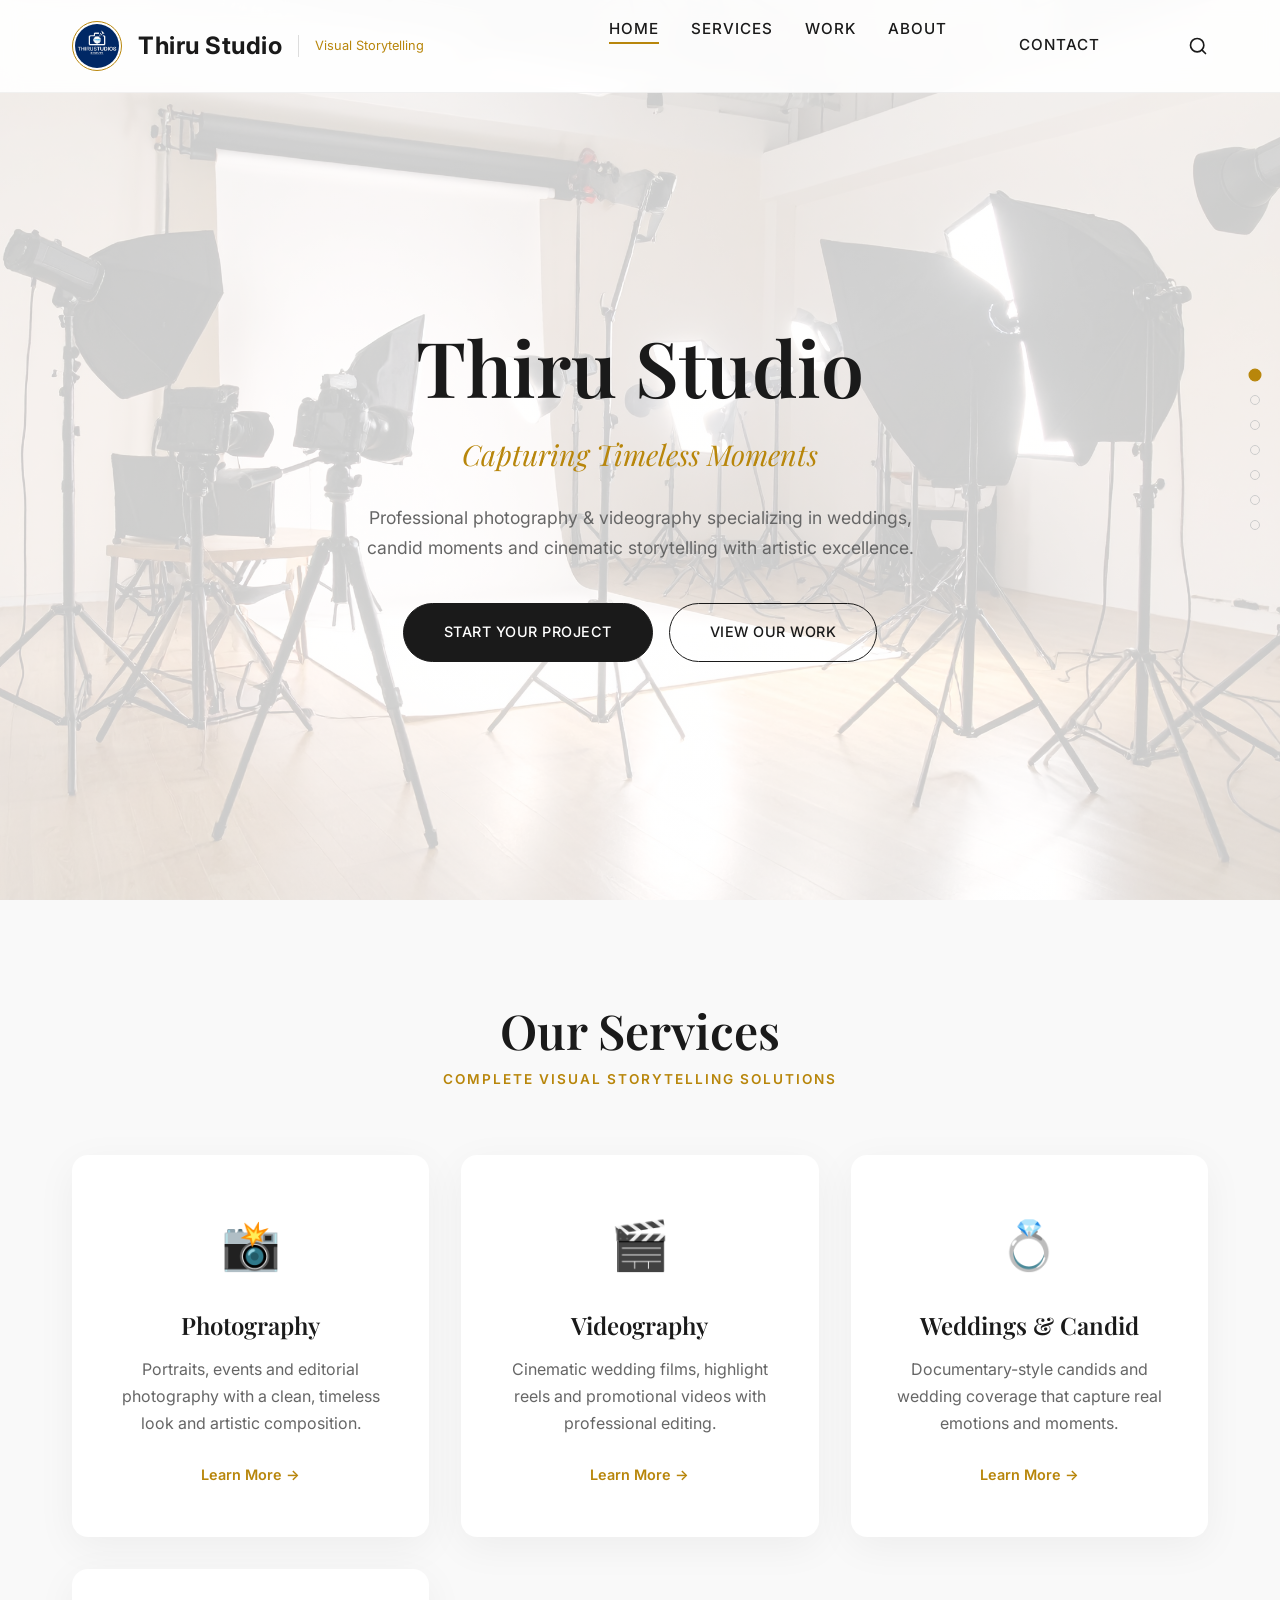
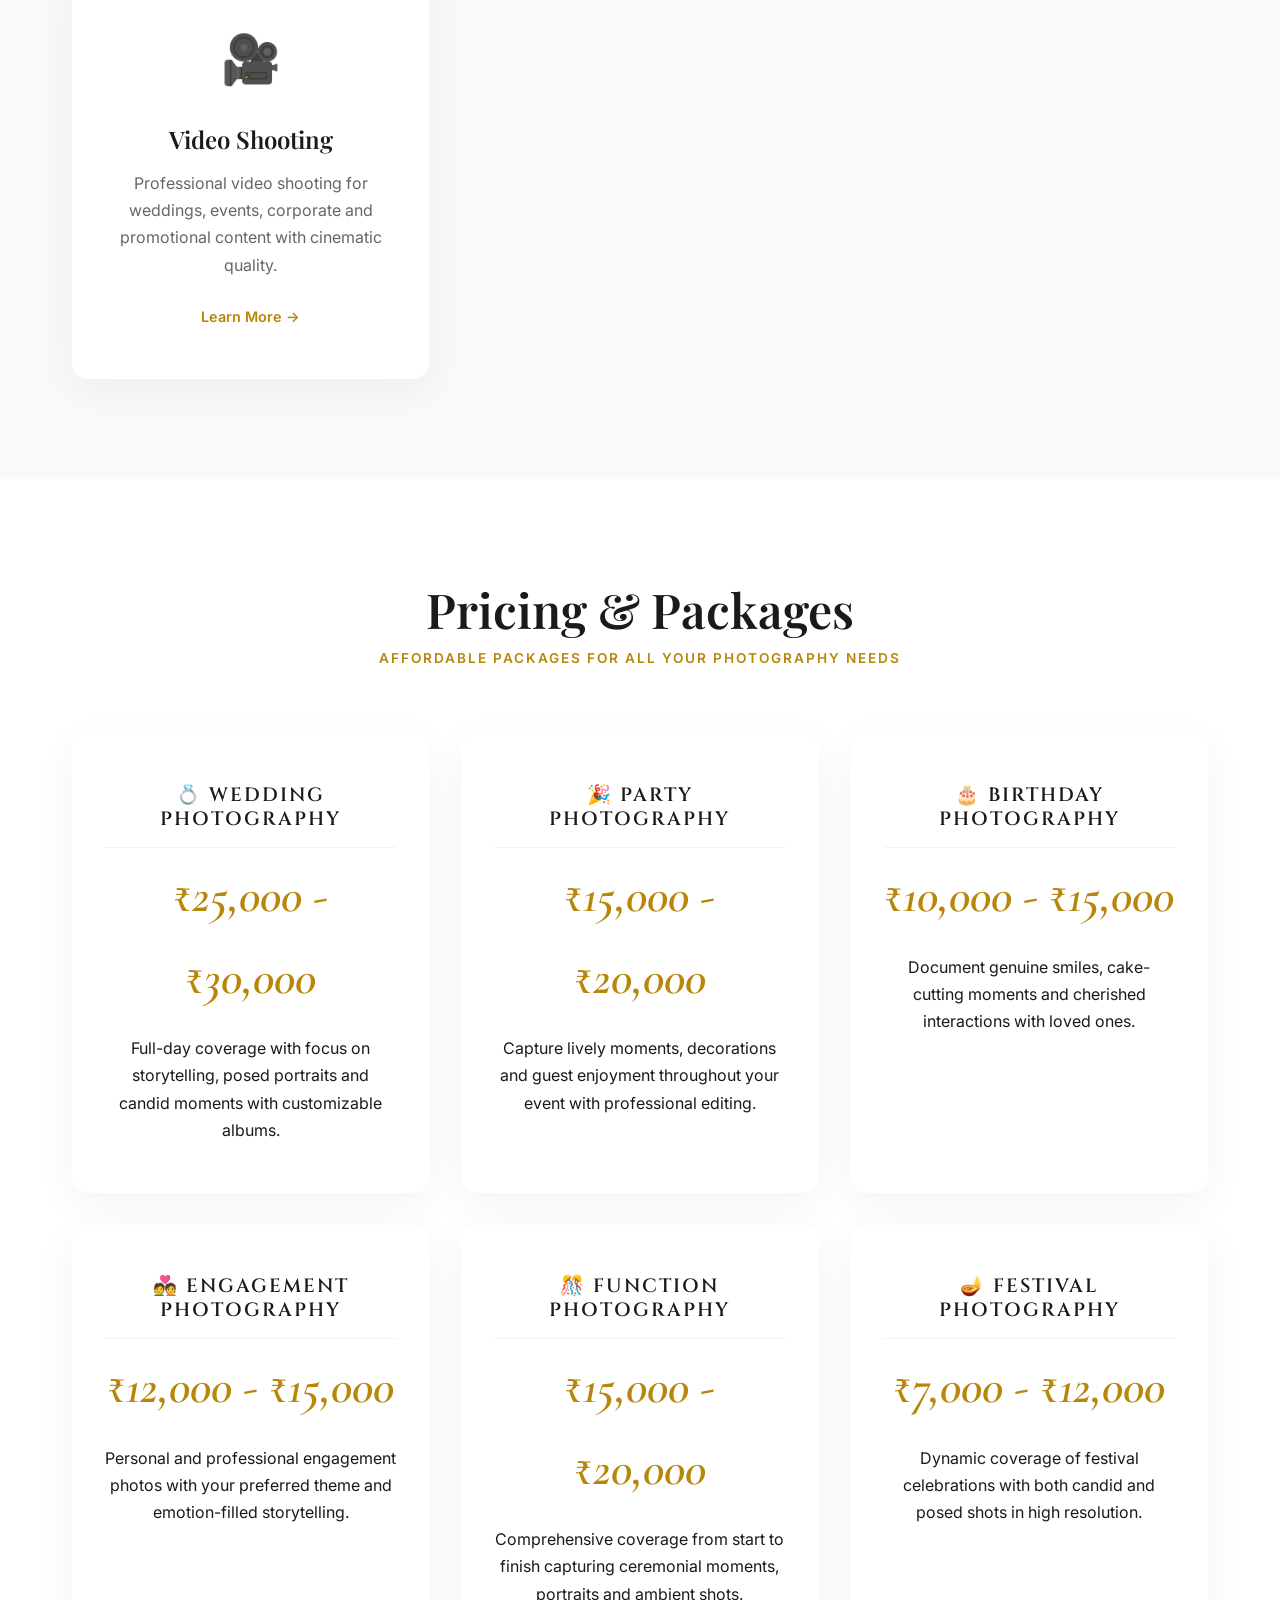
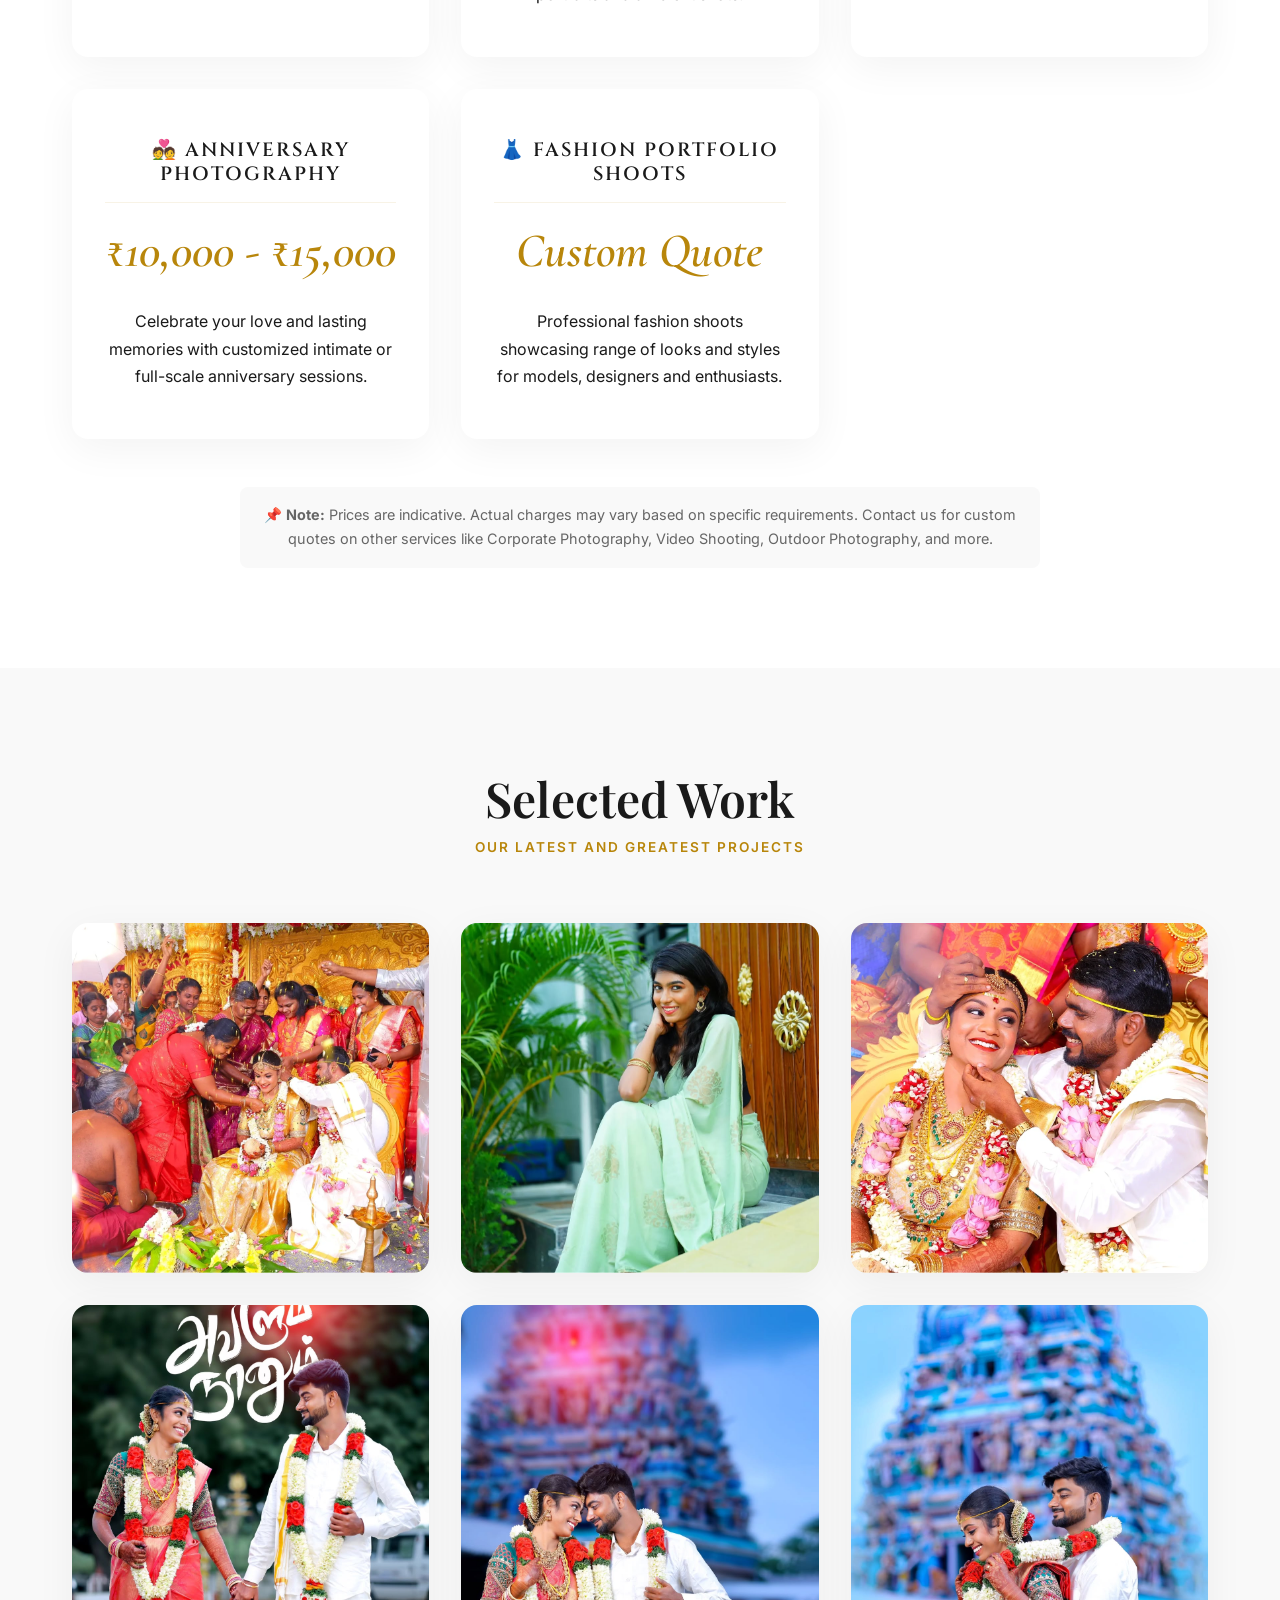
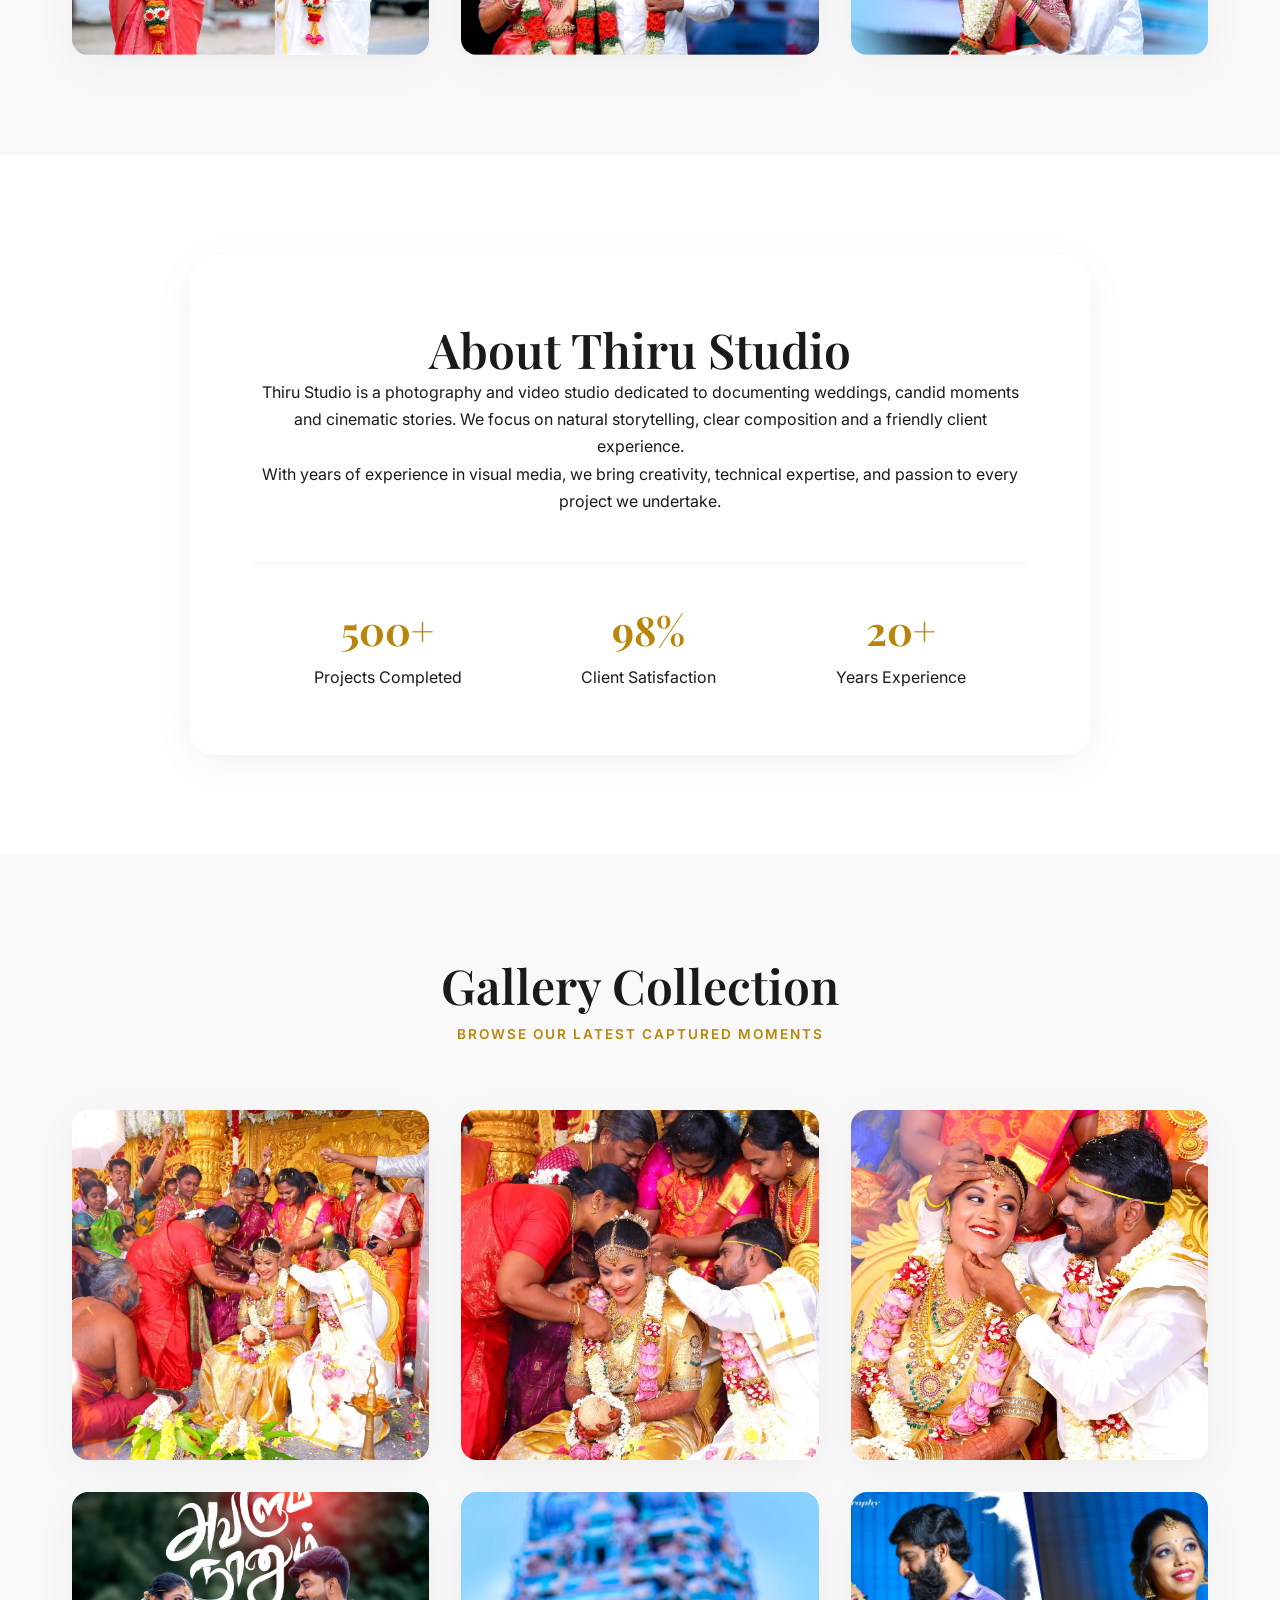
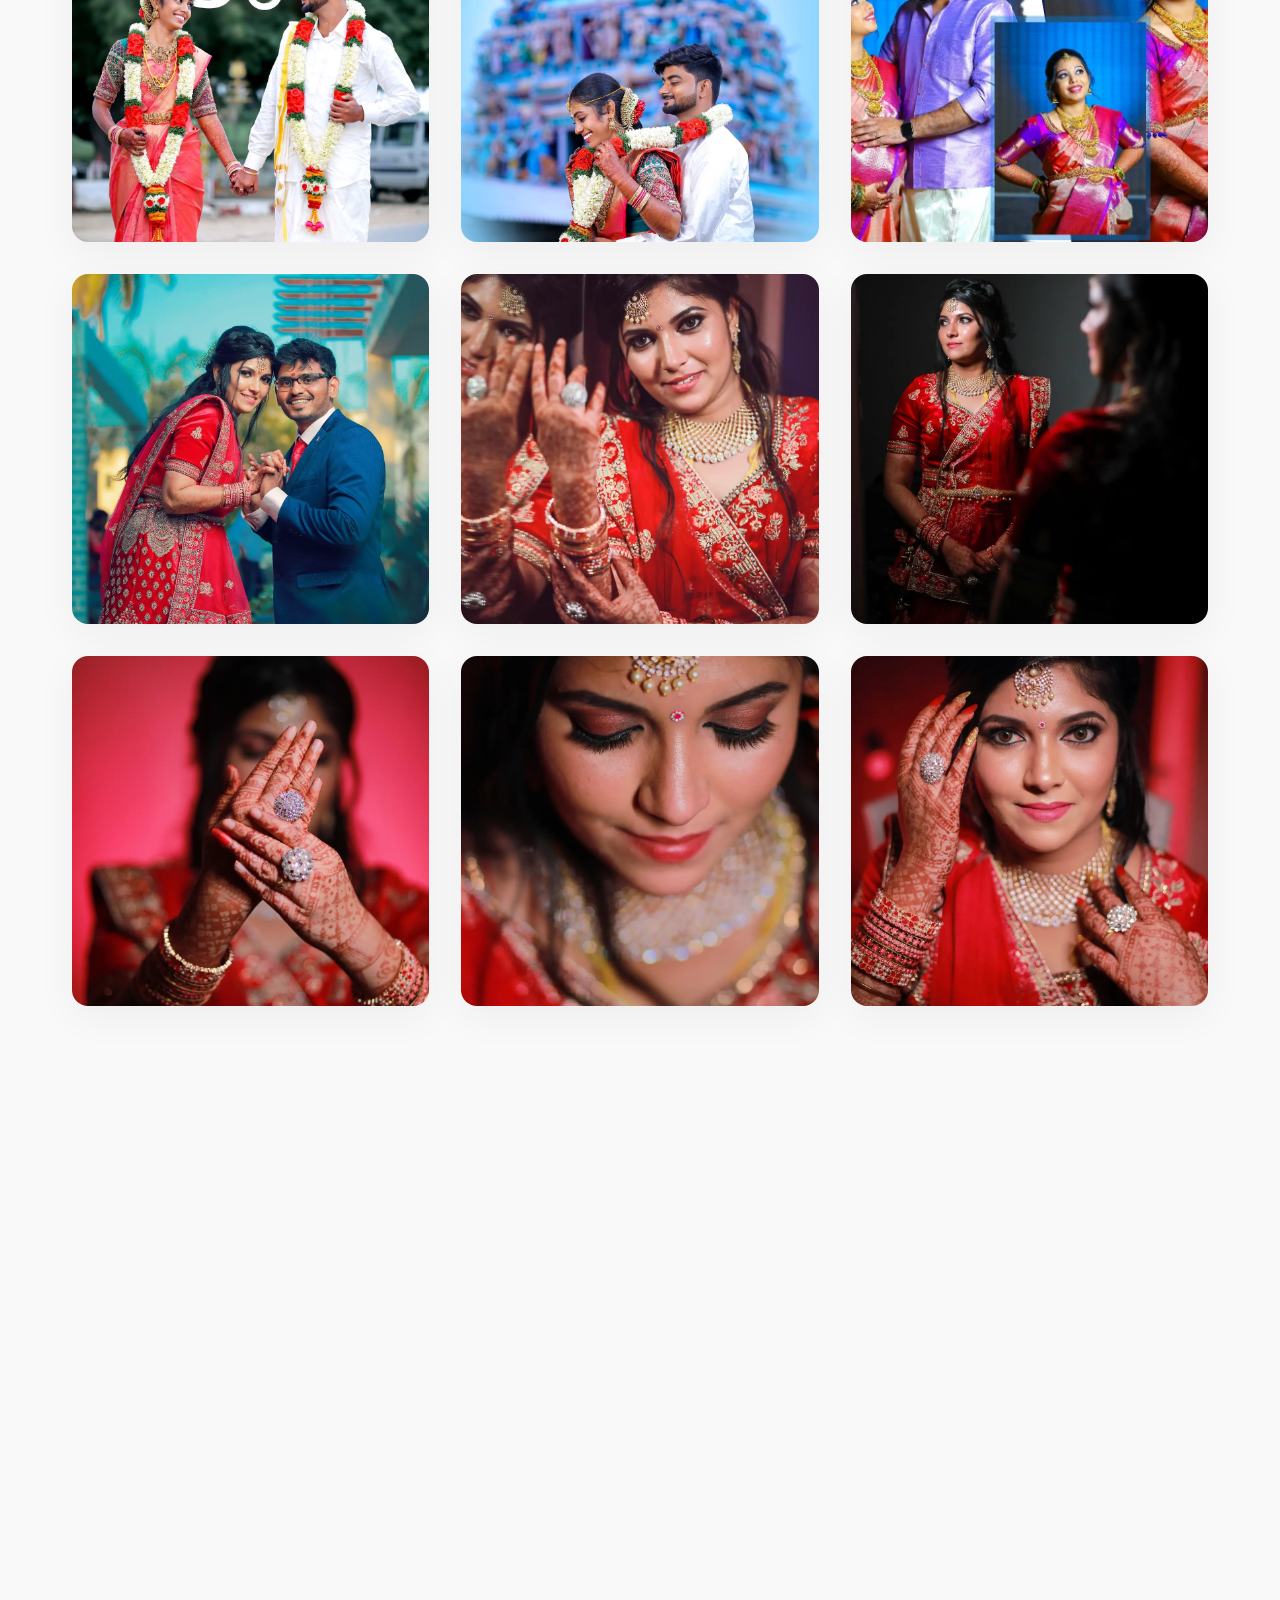
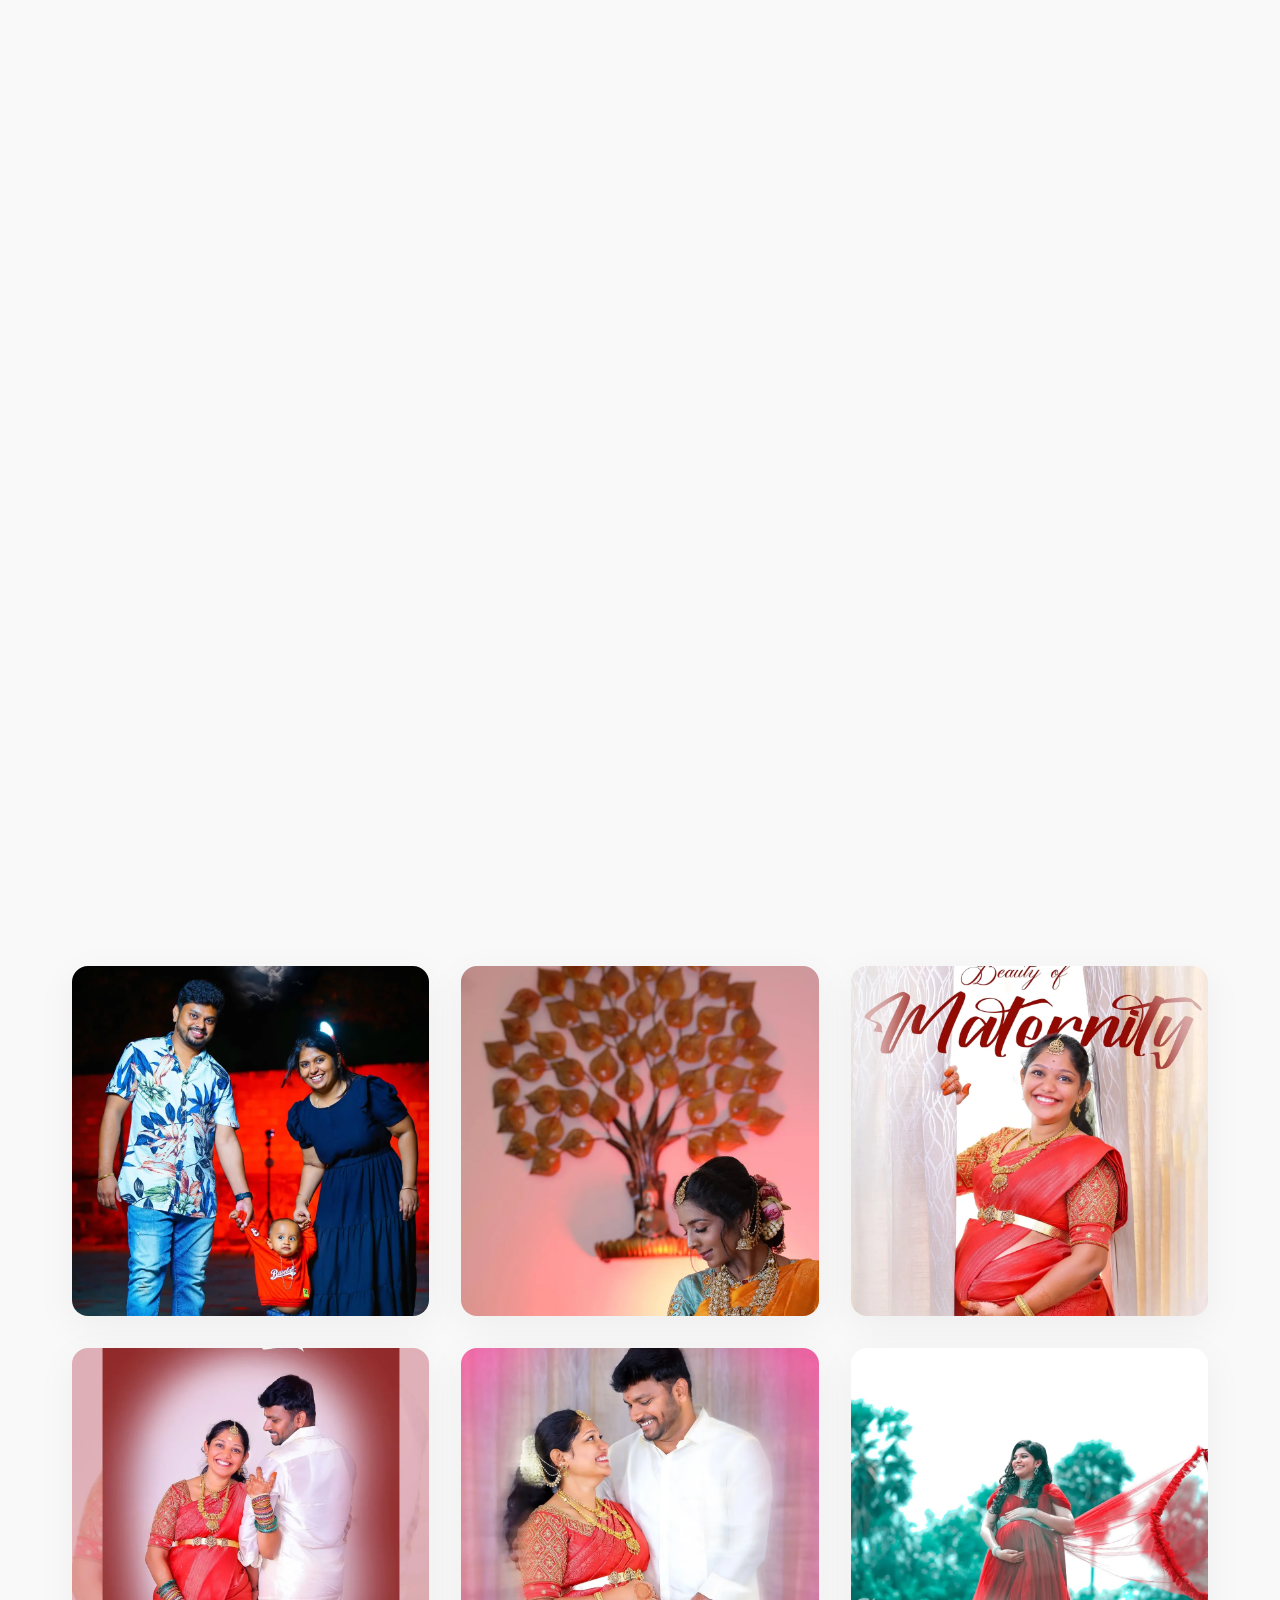
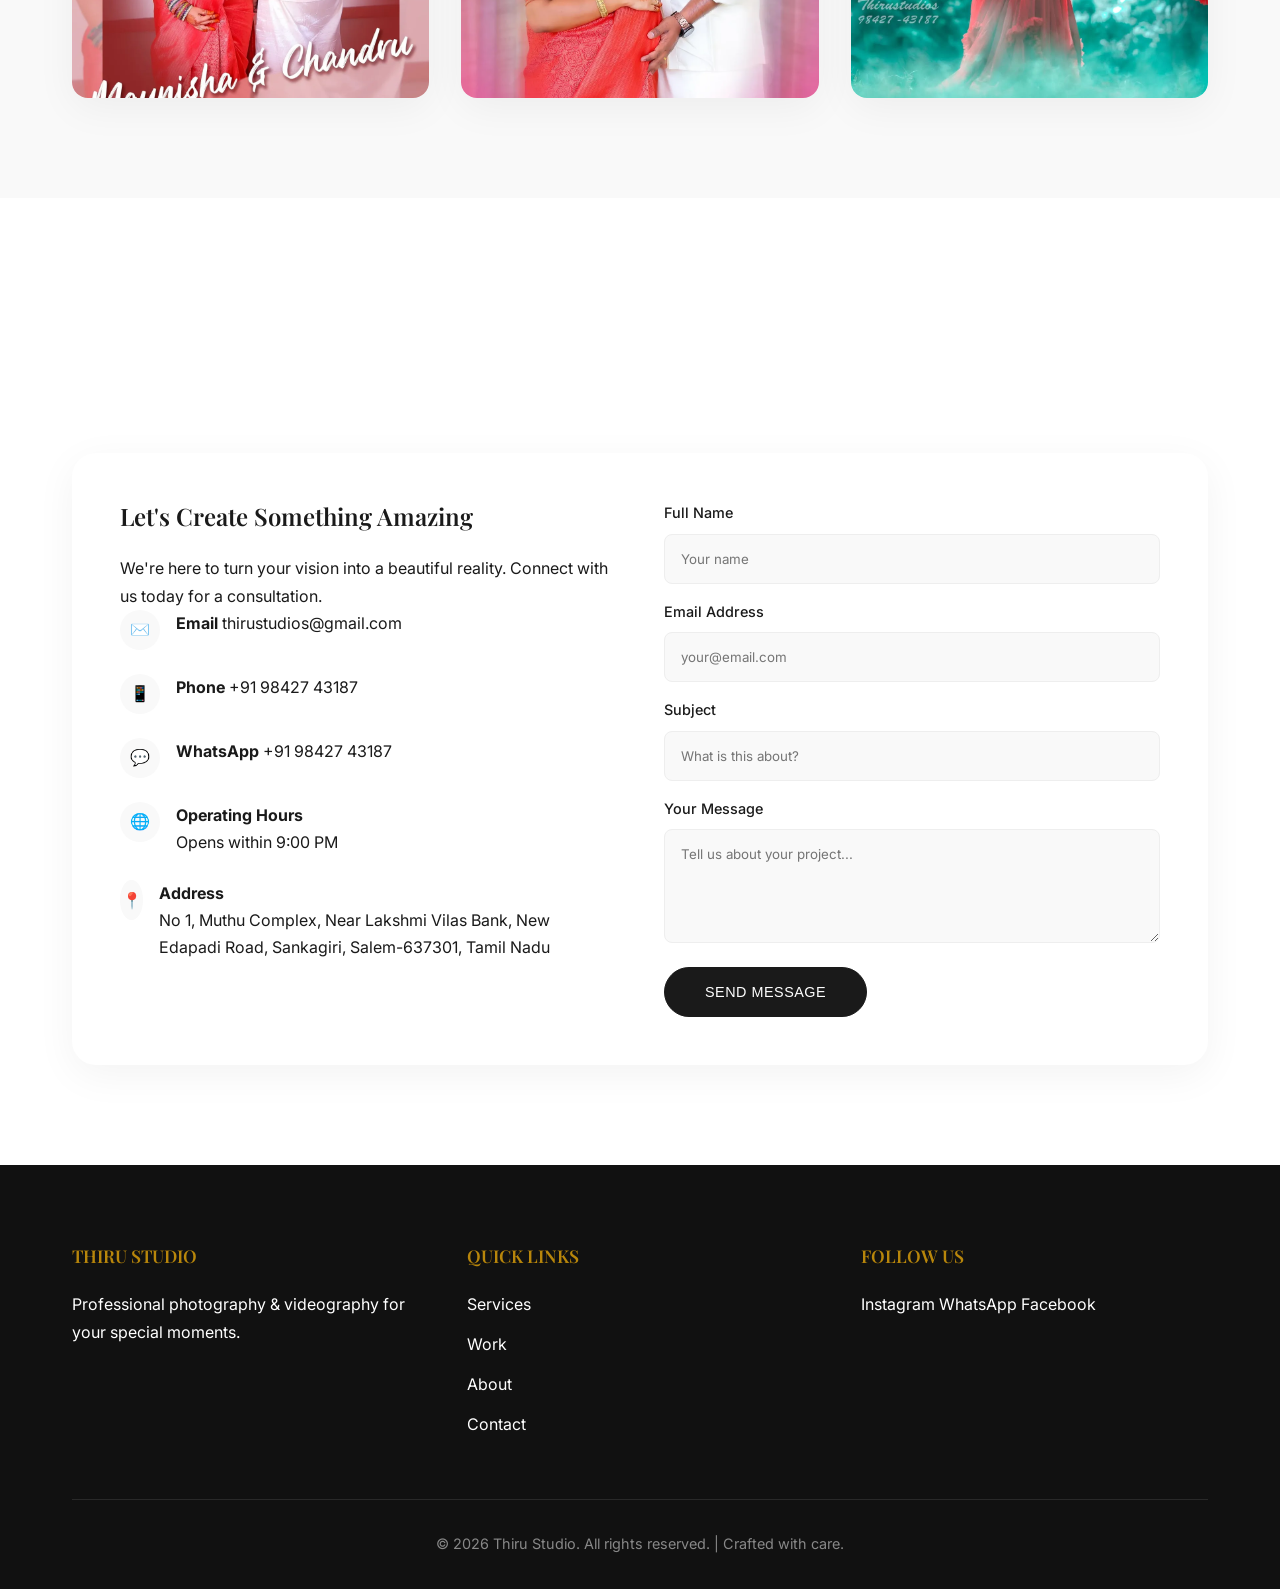
==== commit 8f42d879: "Update index.html" ====
--- a/index.html
+++ b/index.html
@@ -529,4 +529,4 @@
 	<script src="script.js"></script>
 </body>
 
-</html>+</html>
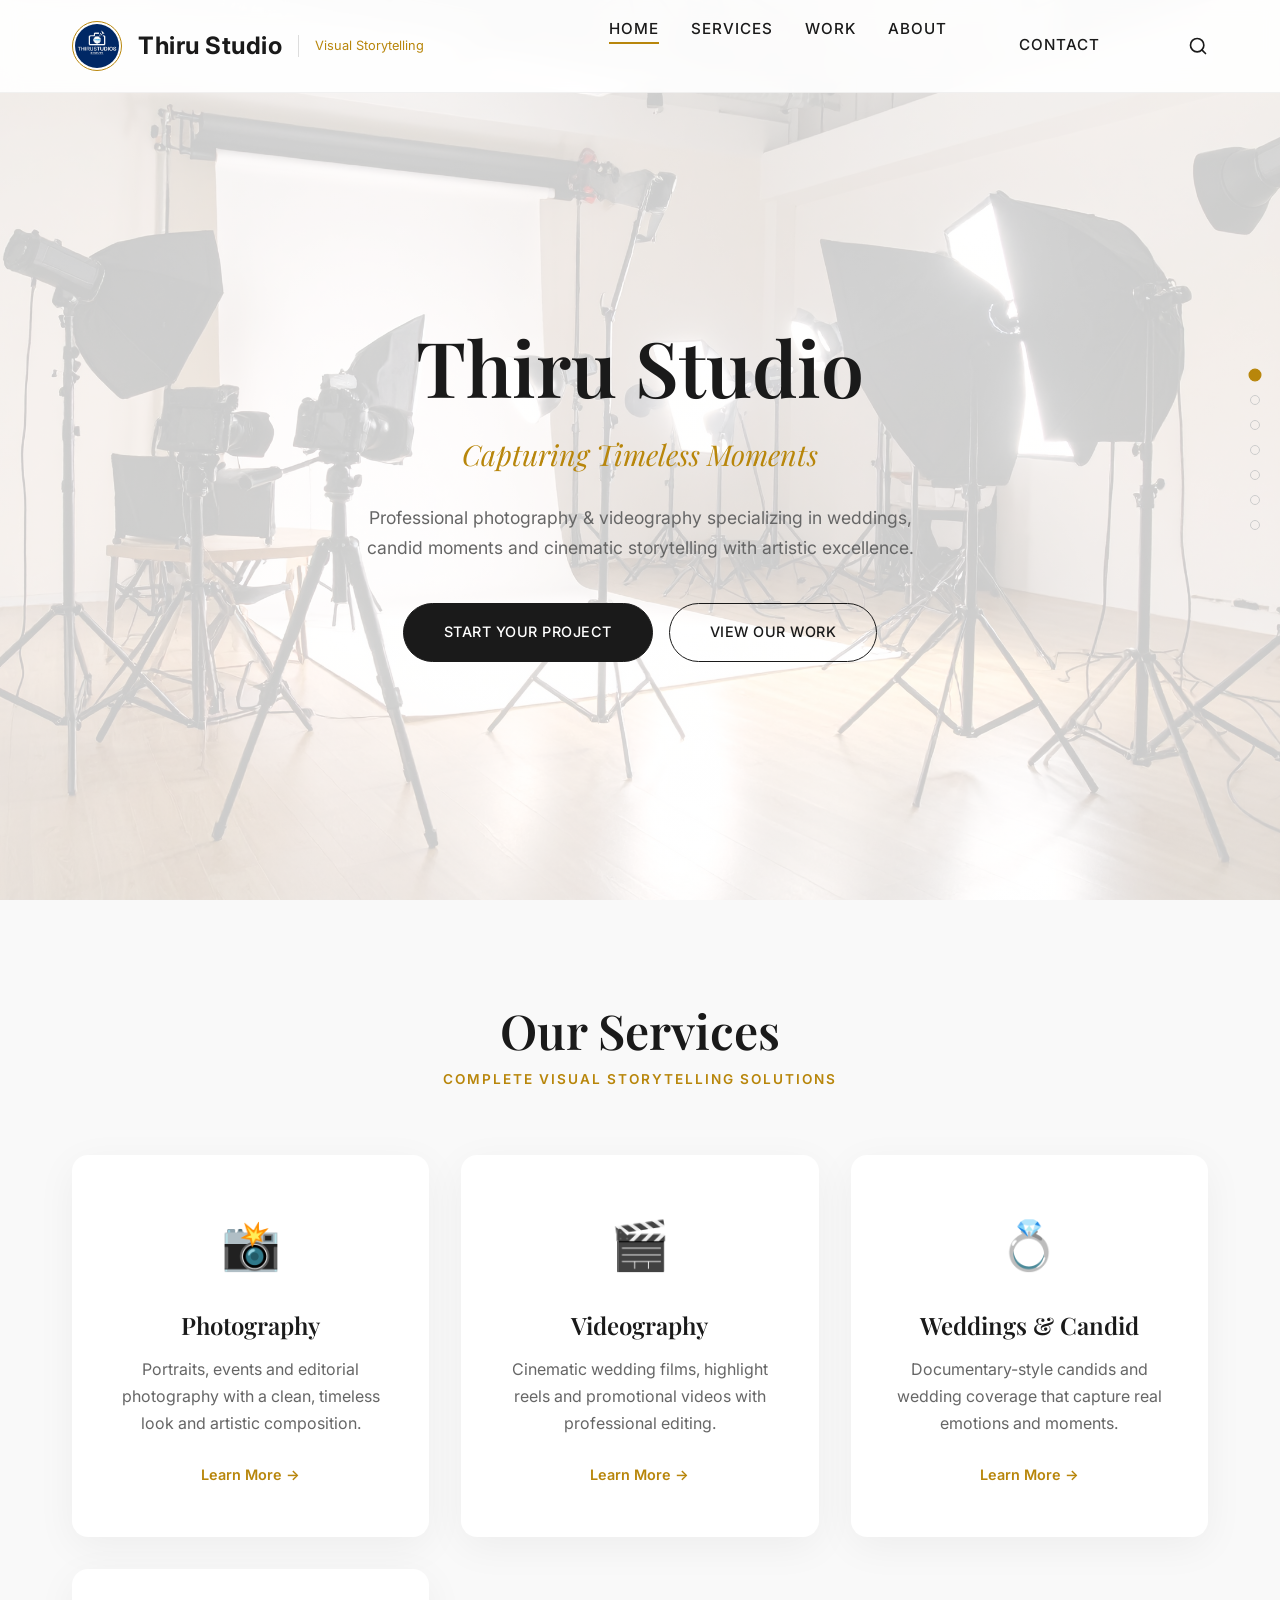
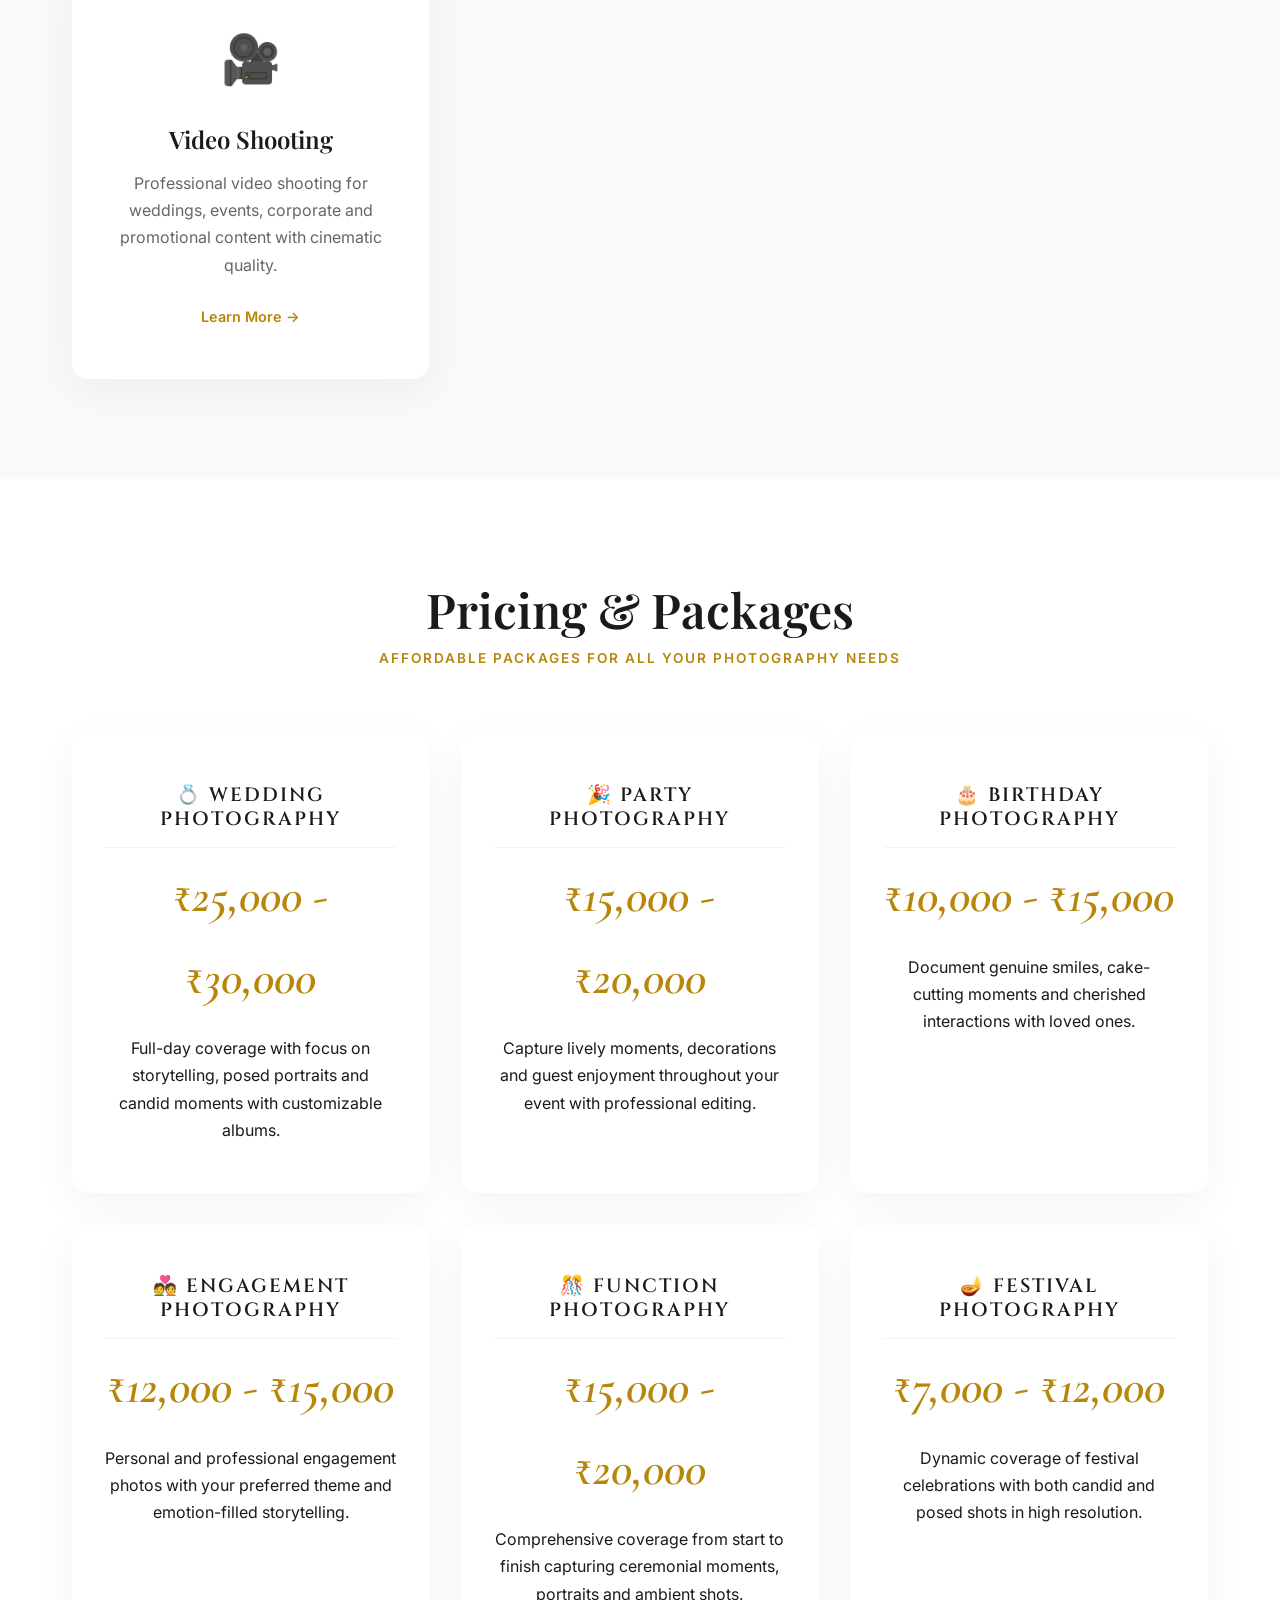
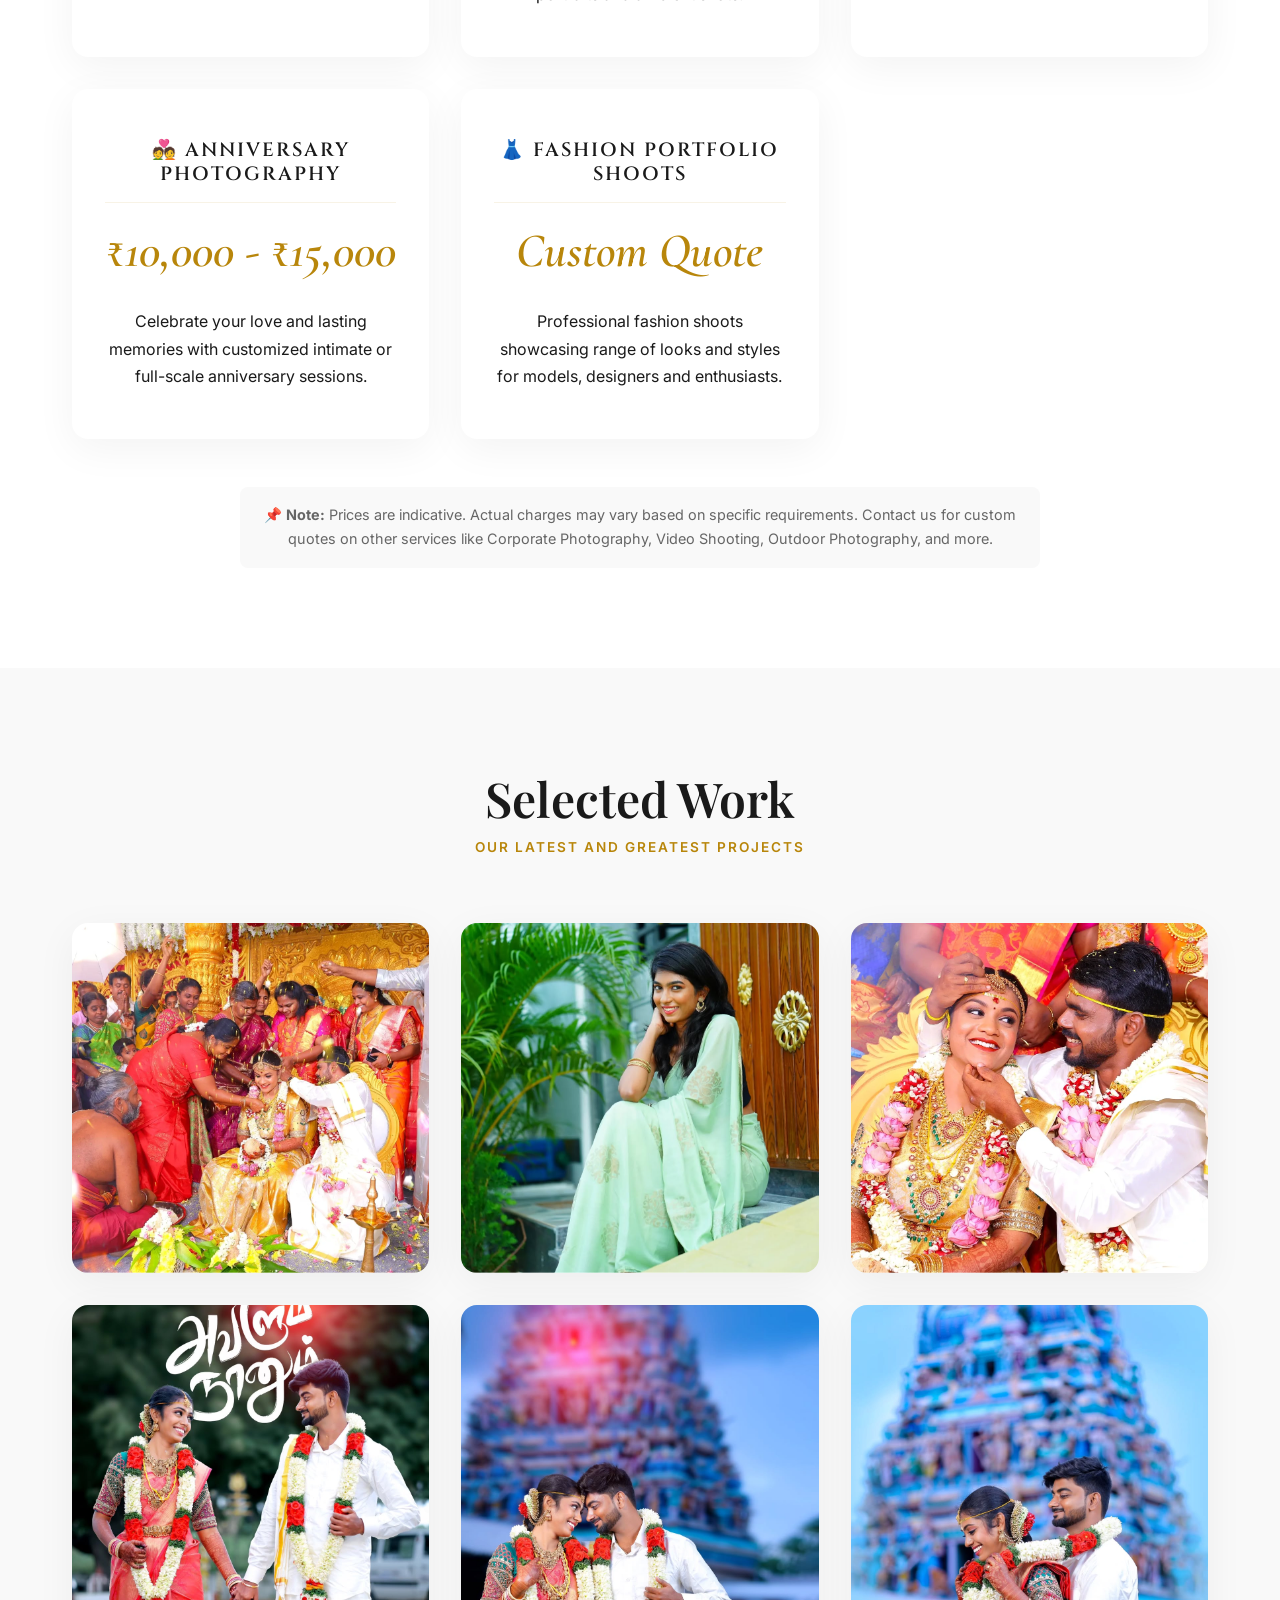
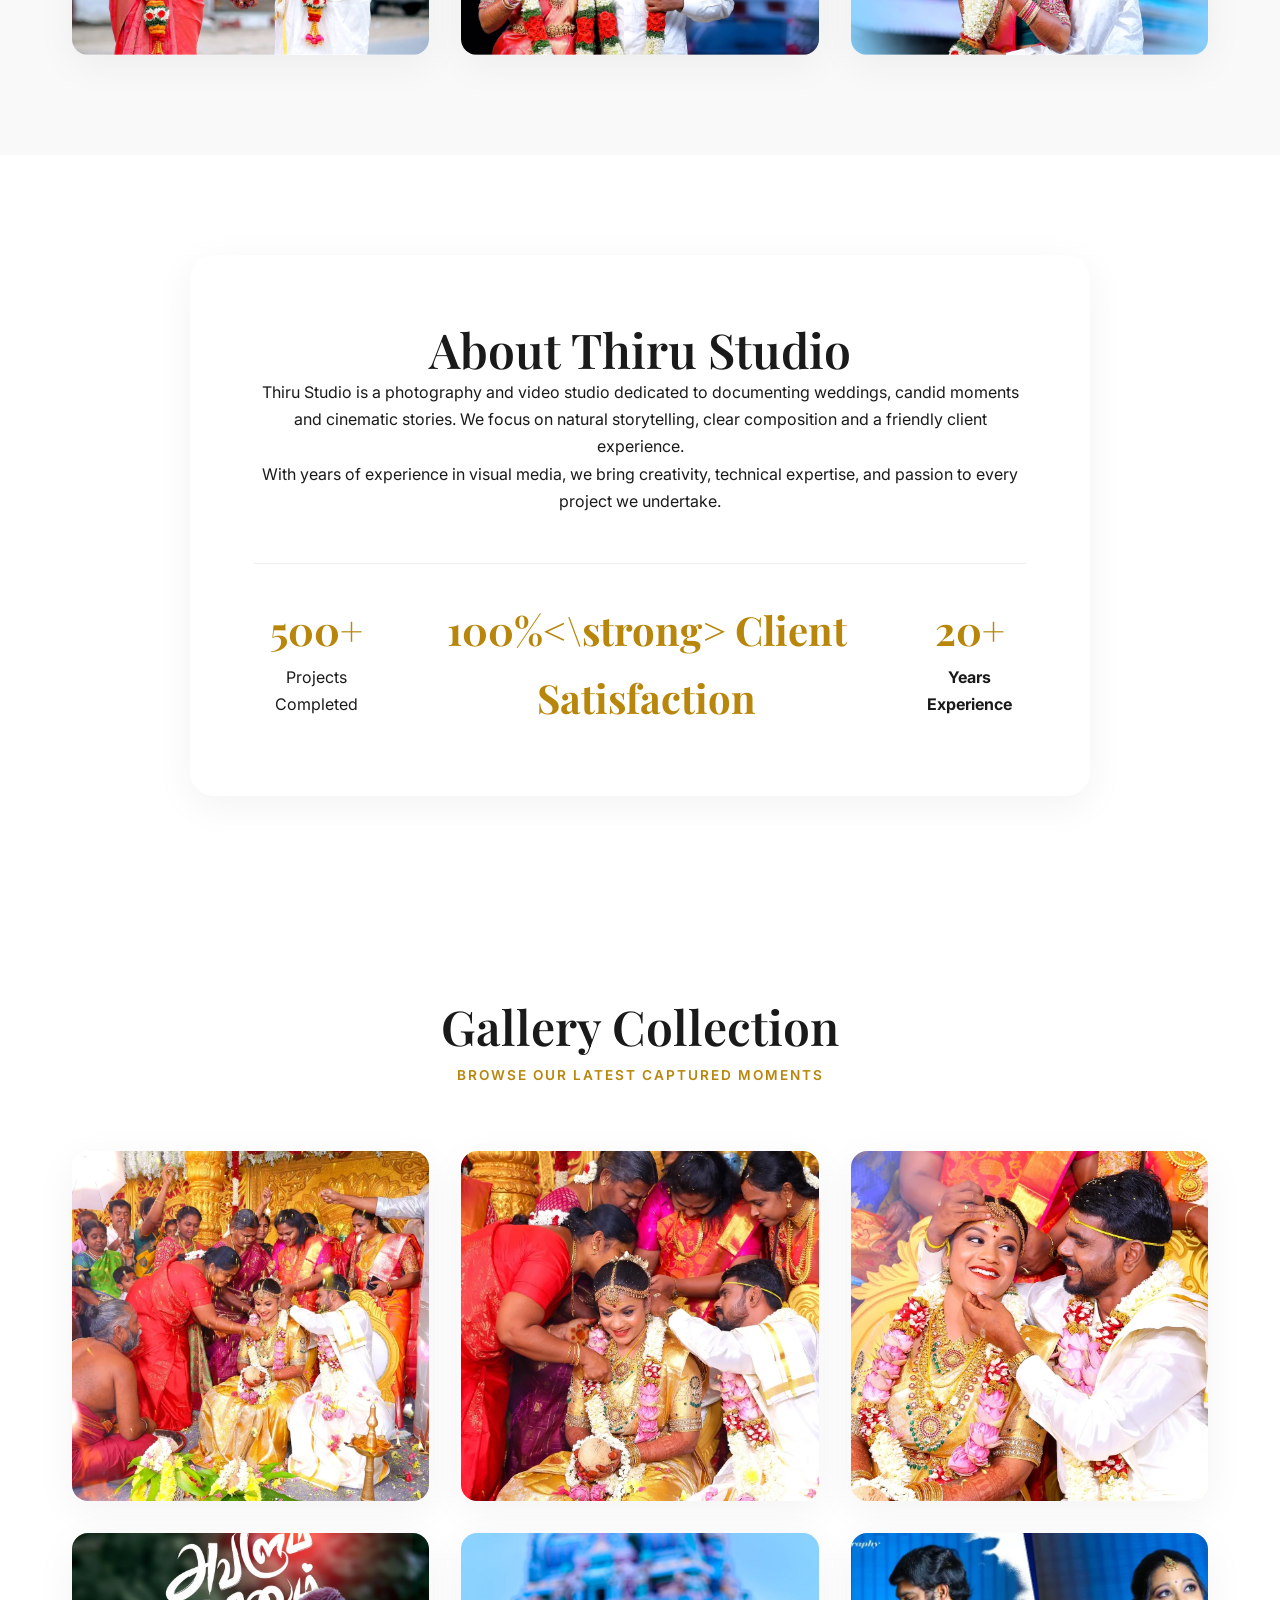
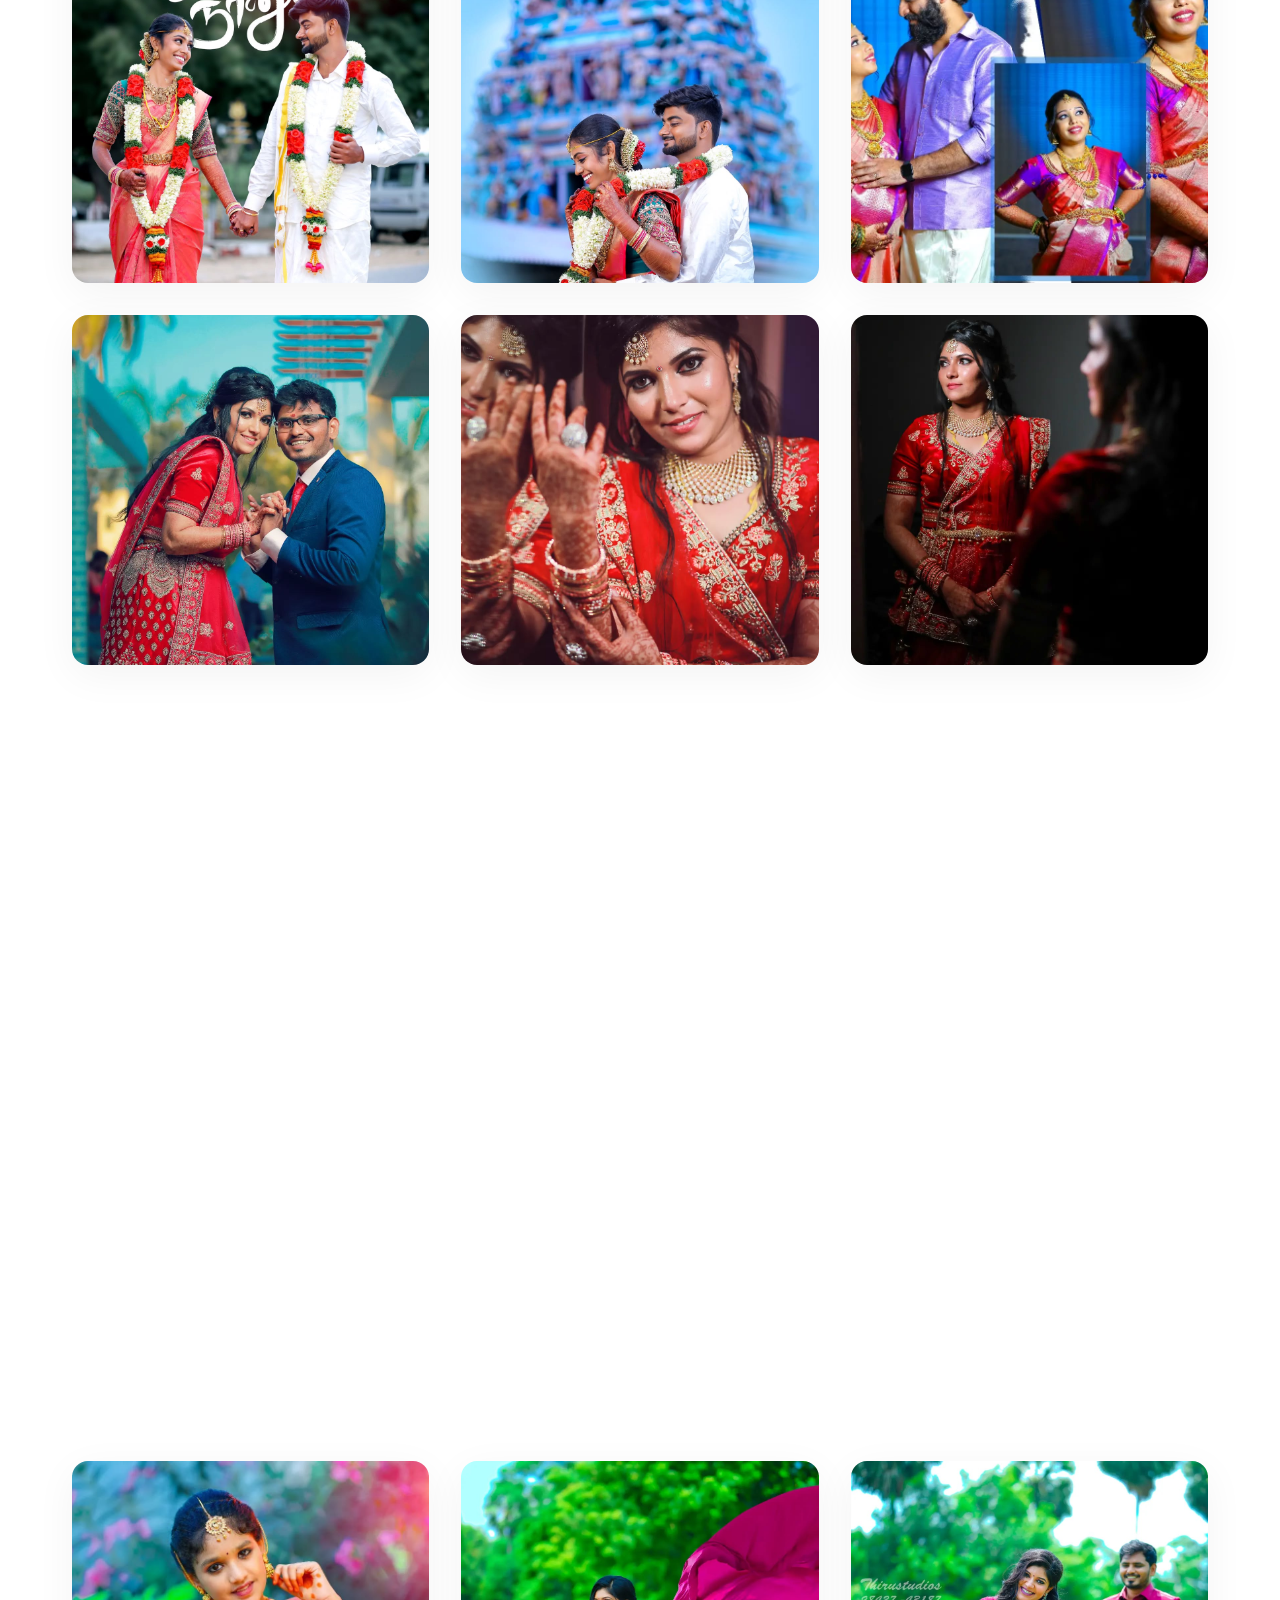
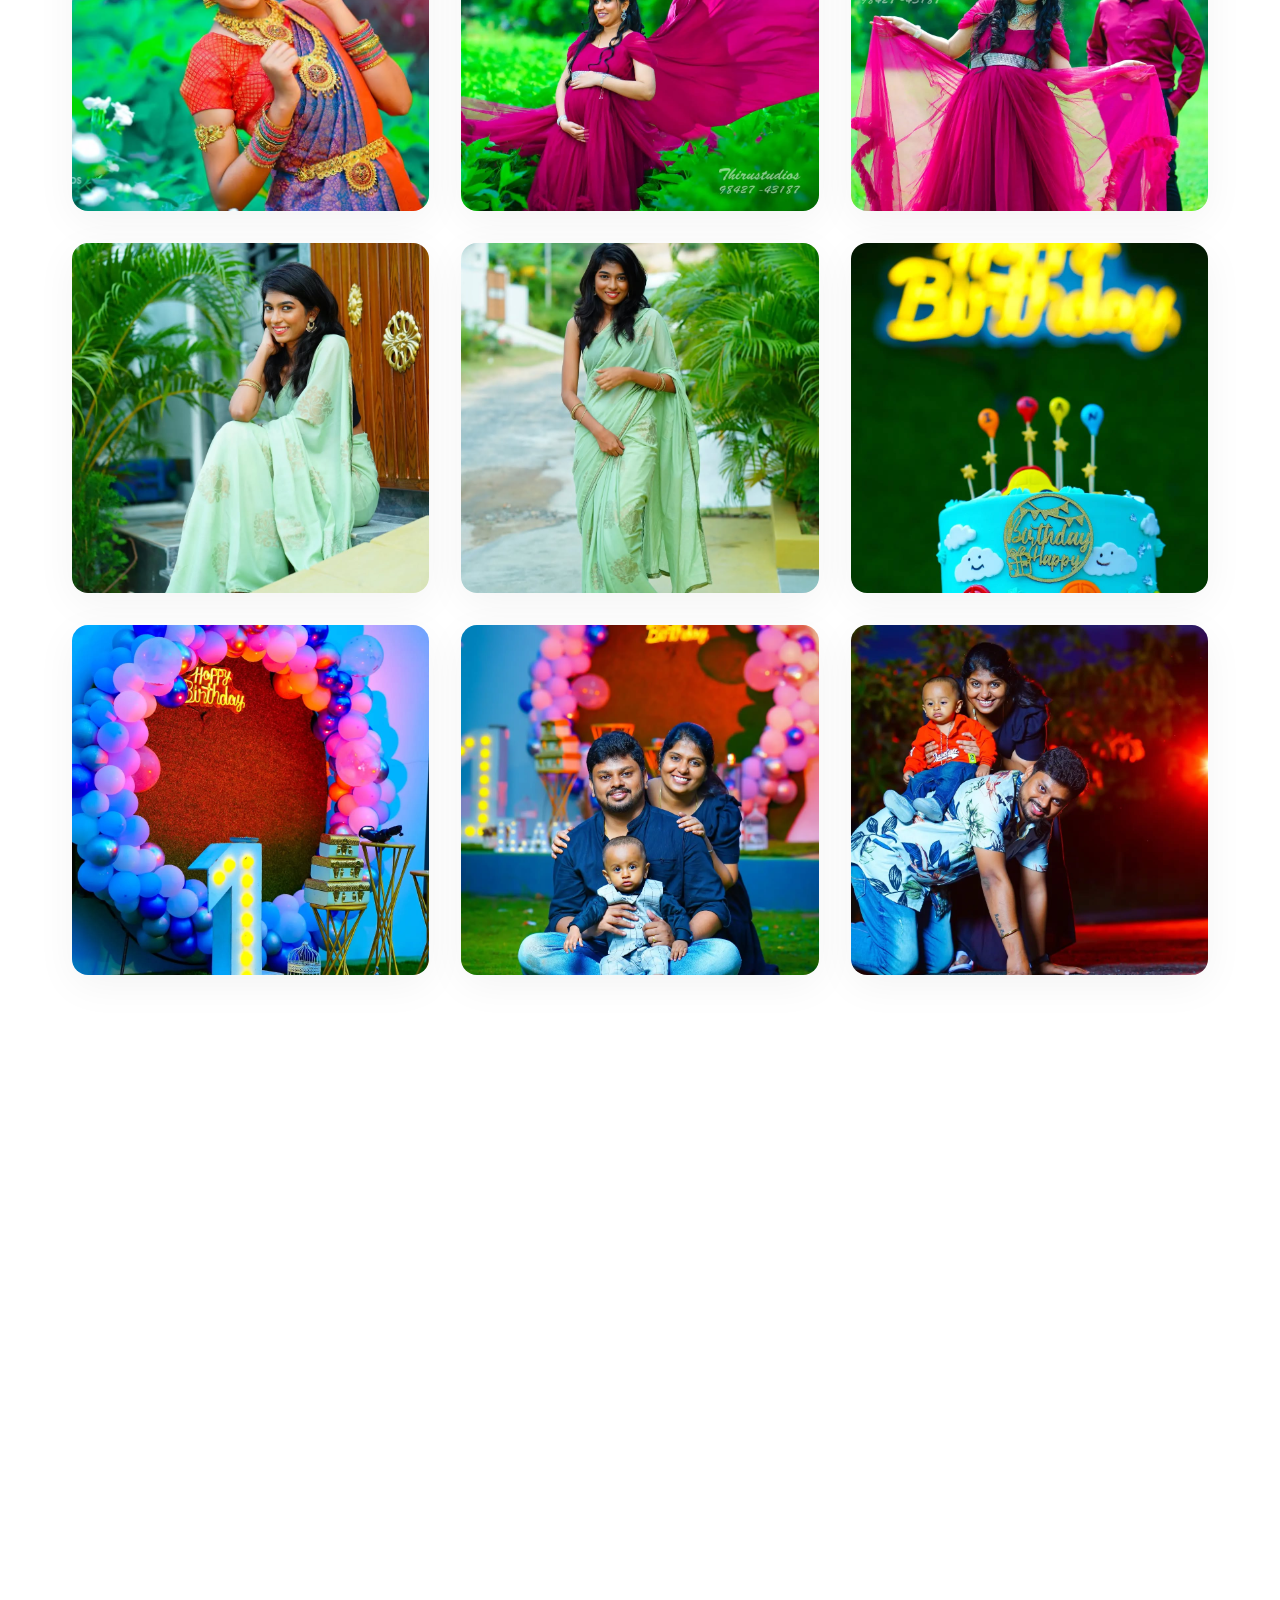
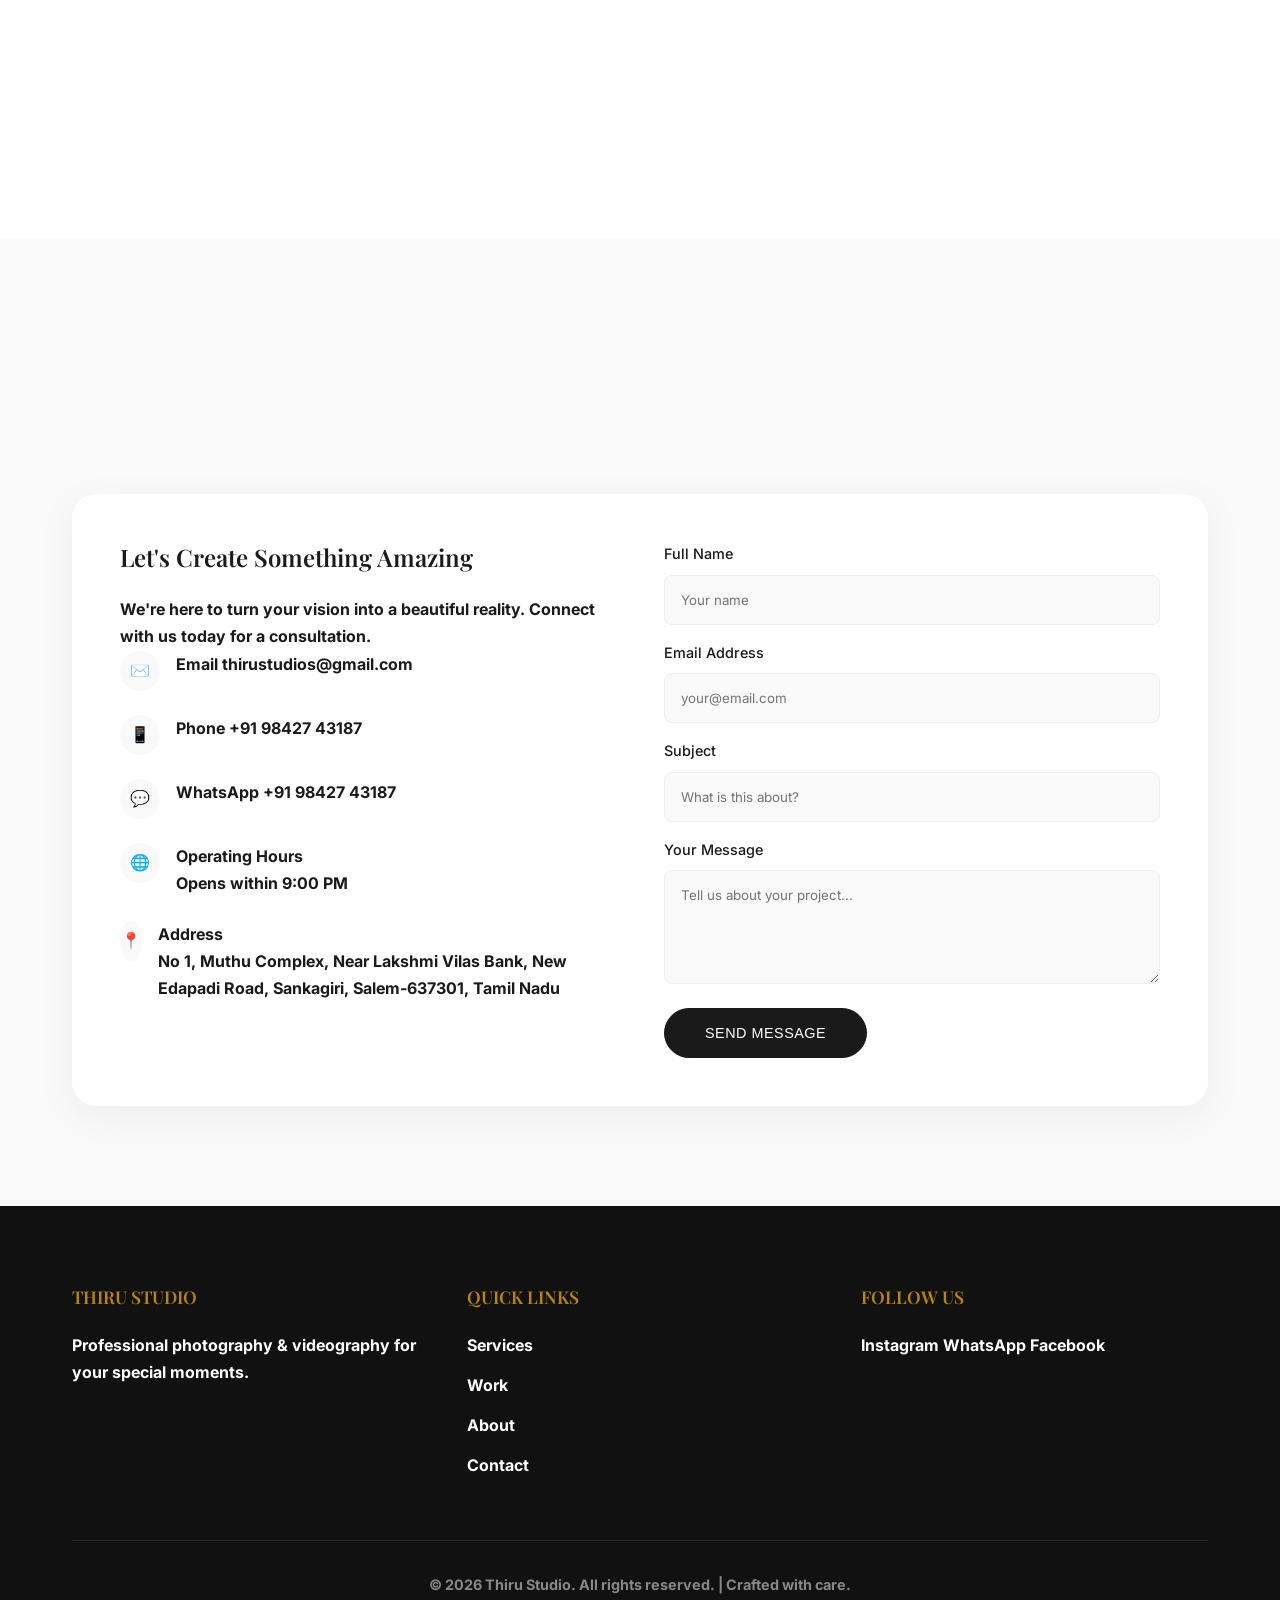
==== commit 90278b20: "Update index.html" ====
--- a/index.html
+++ b/index.html
@@ -244,7 +244,7 @@
 								<span>Projects Completed</span>
 							</div>
 							<div class="stat">
-								<strong>98%</strong>
+								<strong>100%<\strong>
 								<span>Client Satisfaction</span>
 							</div>
 							<div class="stat">
--- a/styles.css
+++ b/styles.css
@@ -824,4 +824,4 @@
   .mobile-bottom-nav {
     display: none;
   }
-}+}
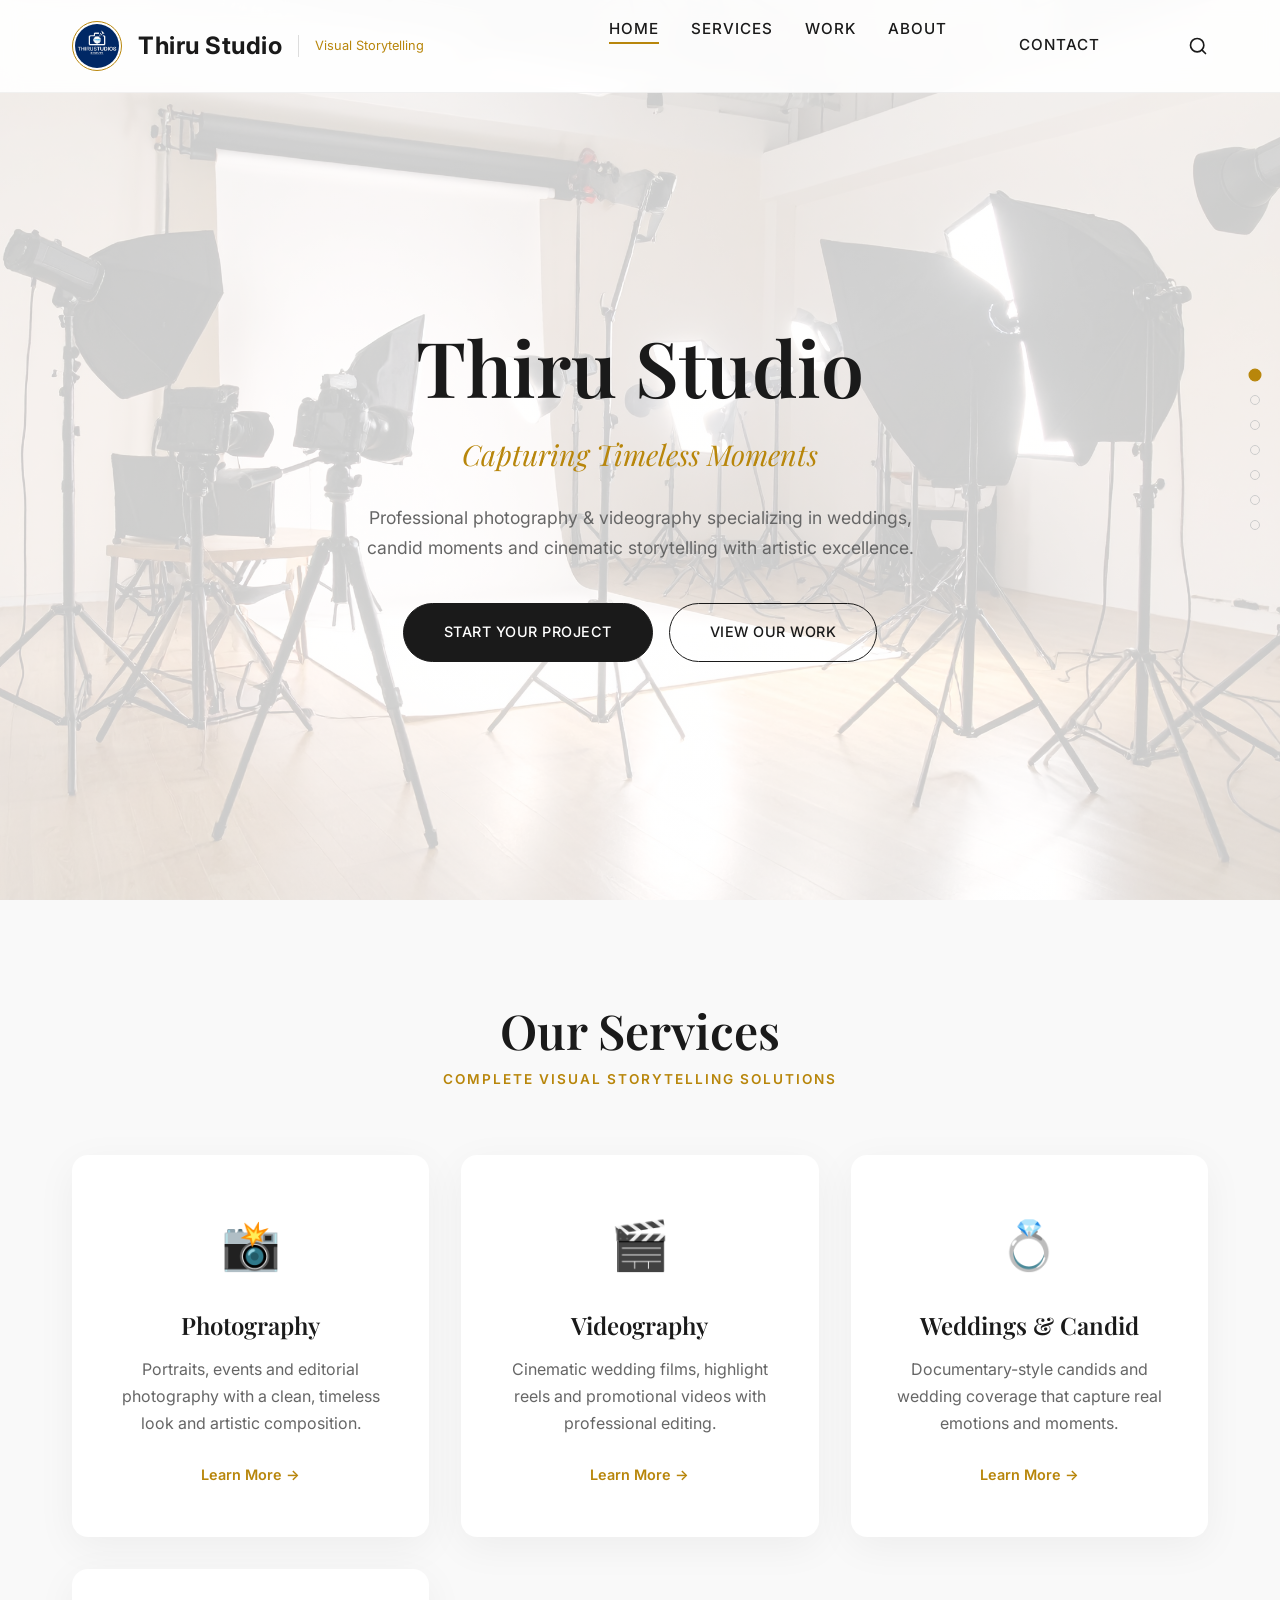
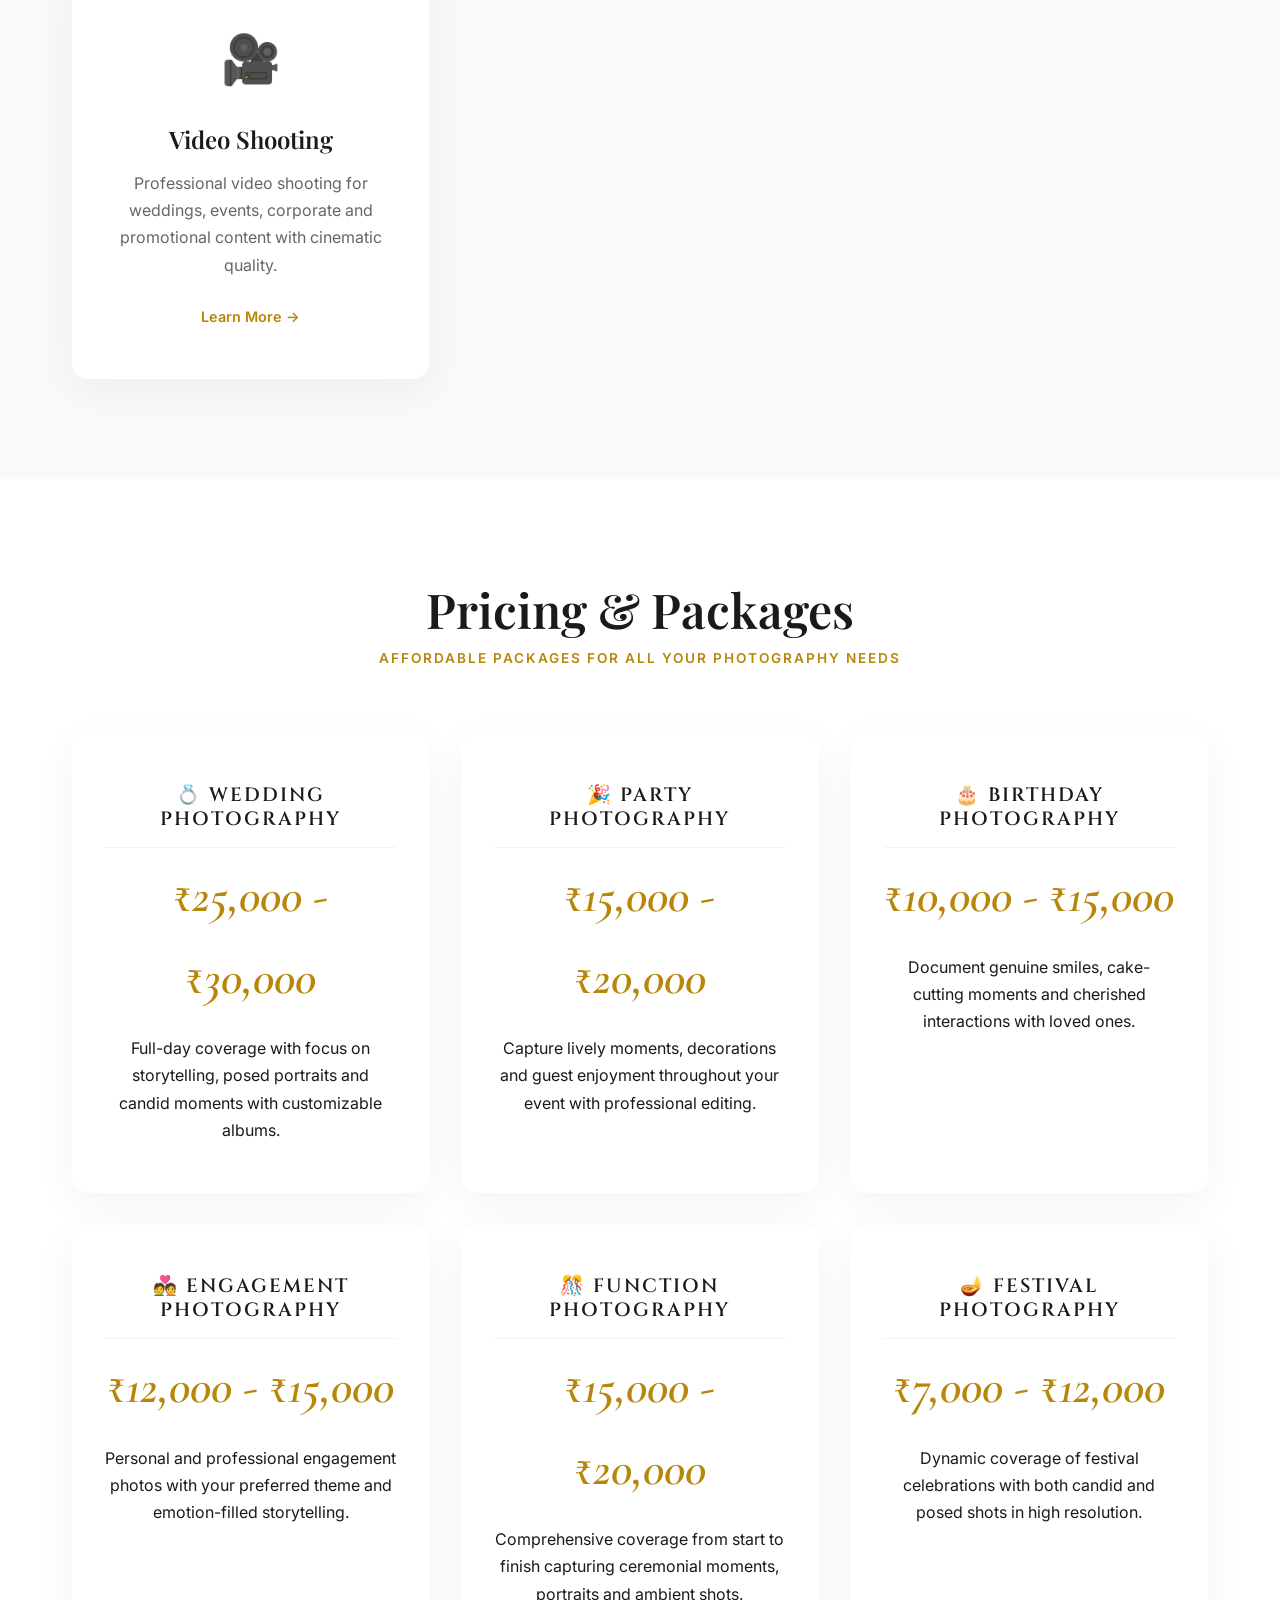
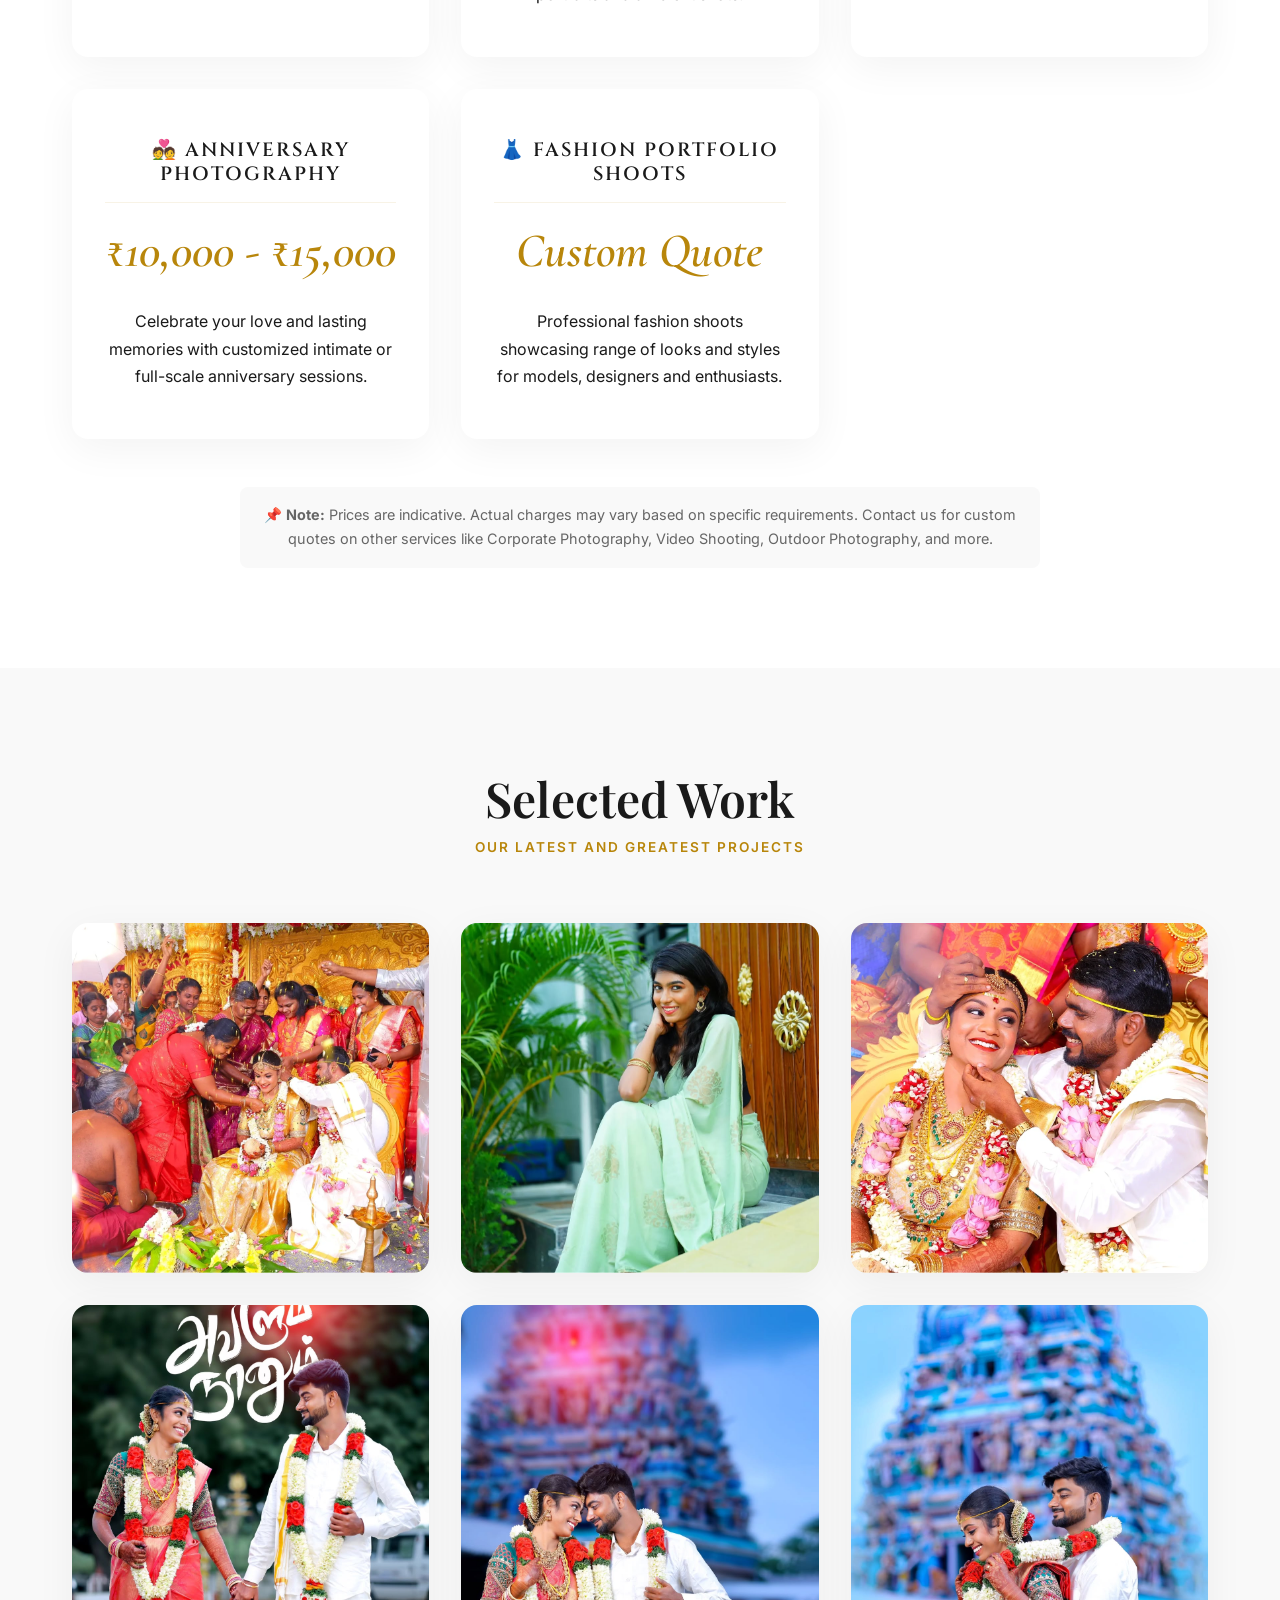
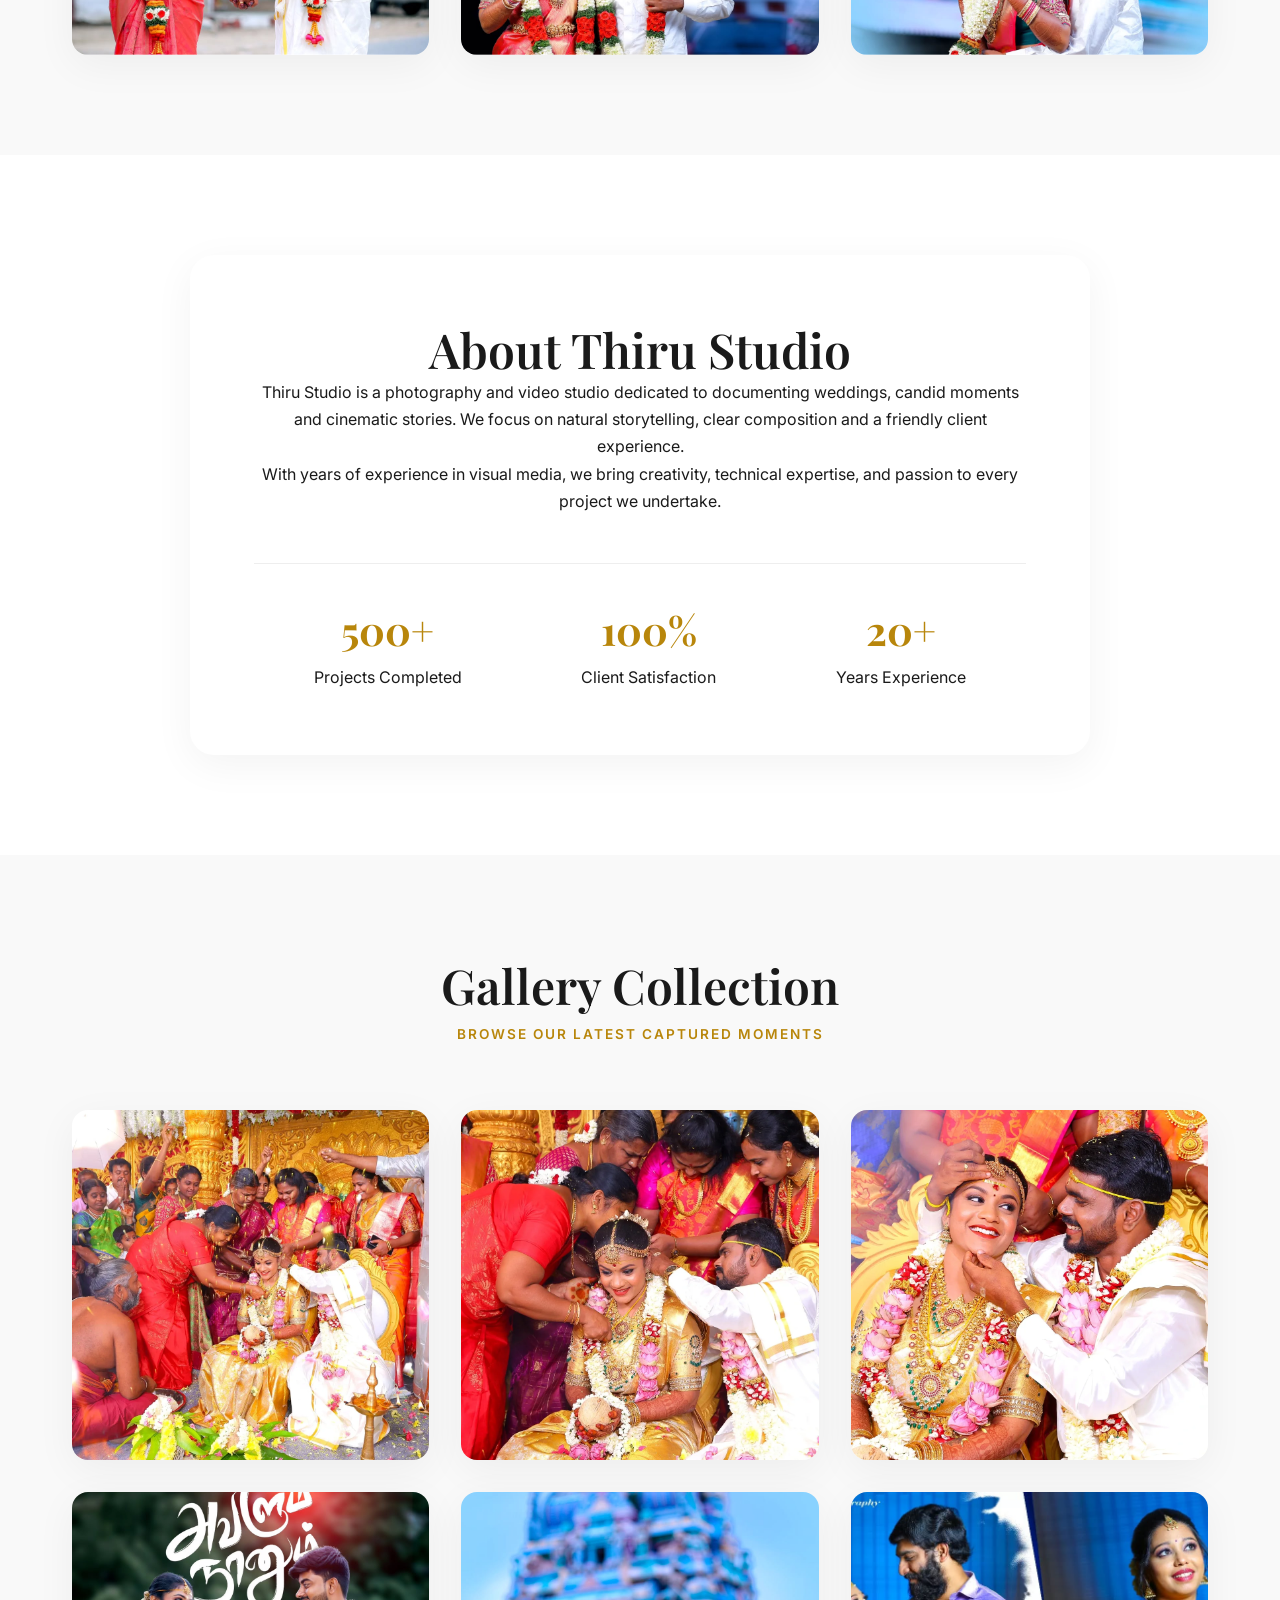
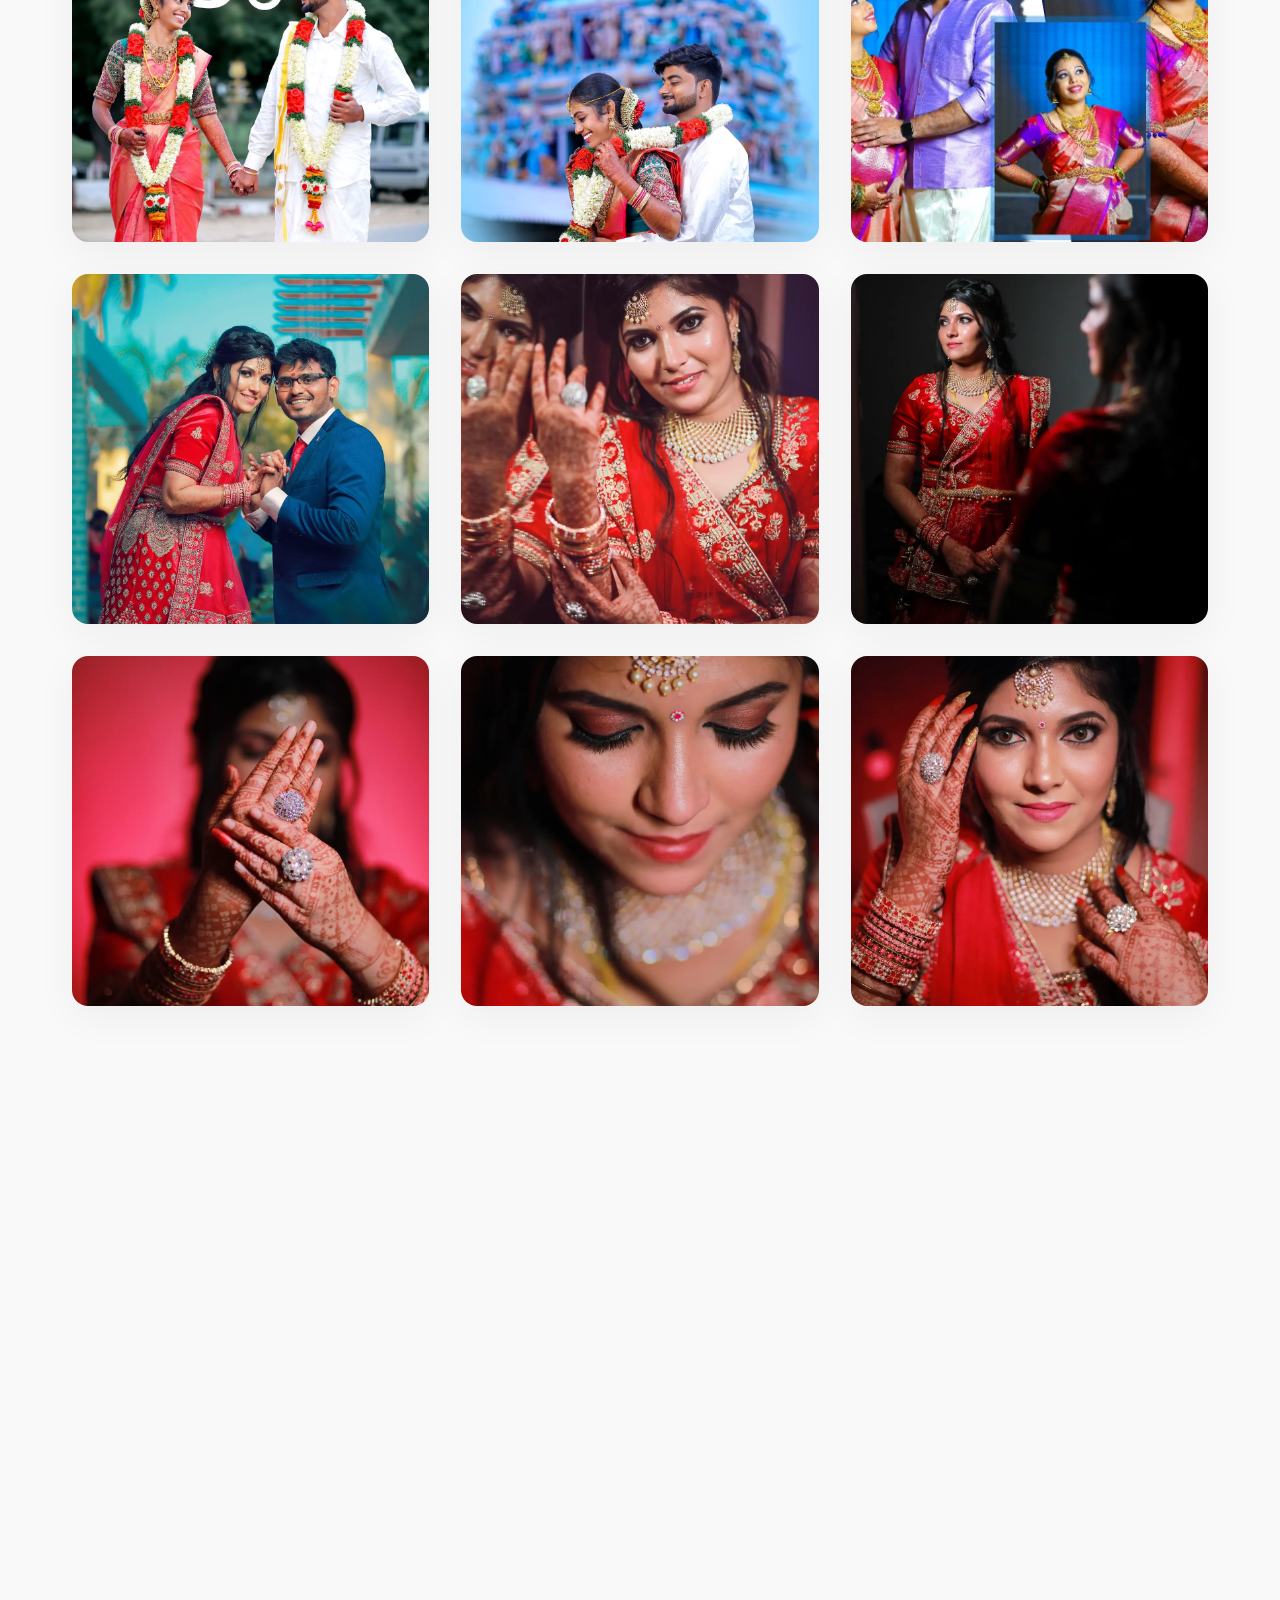
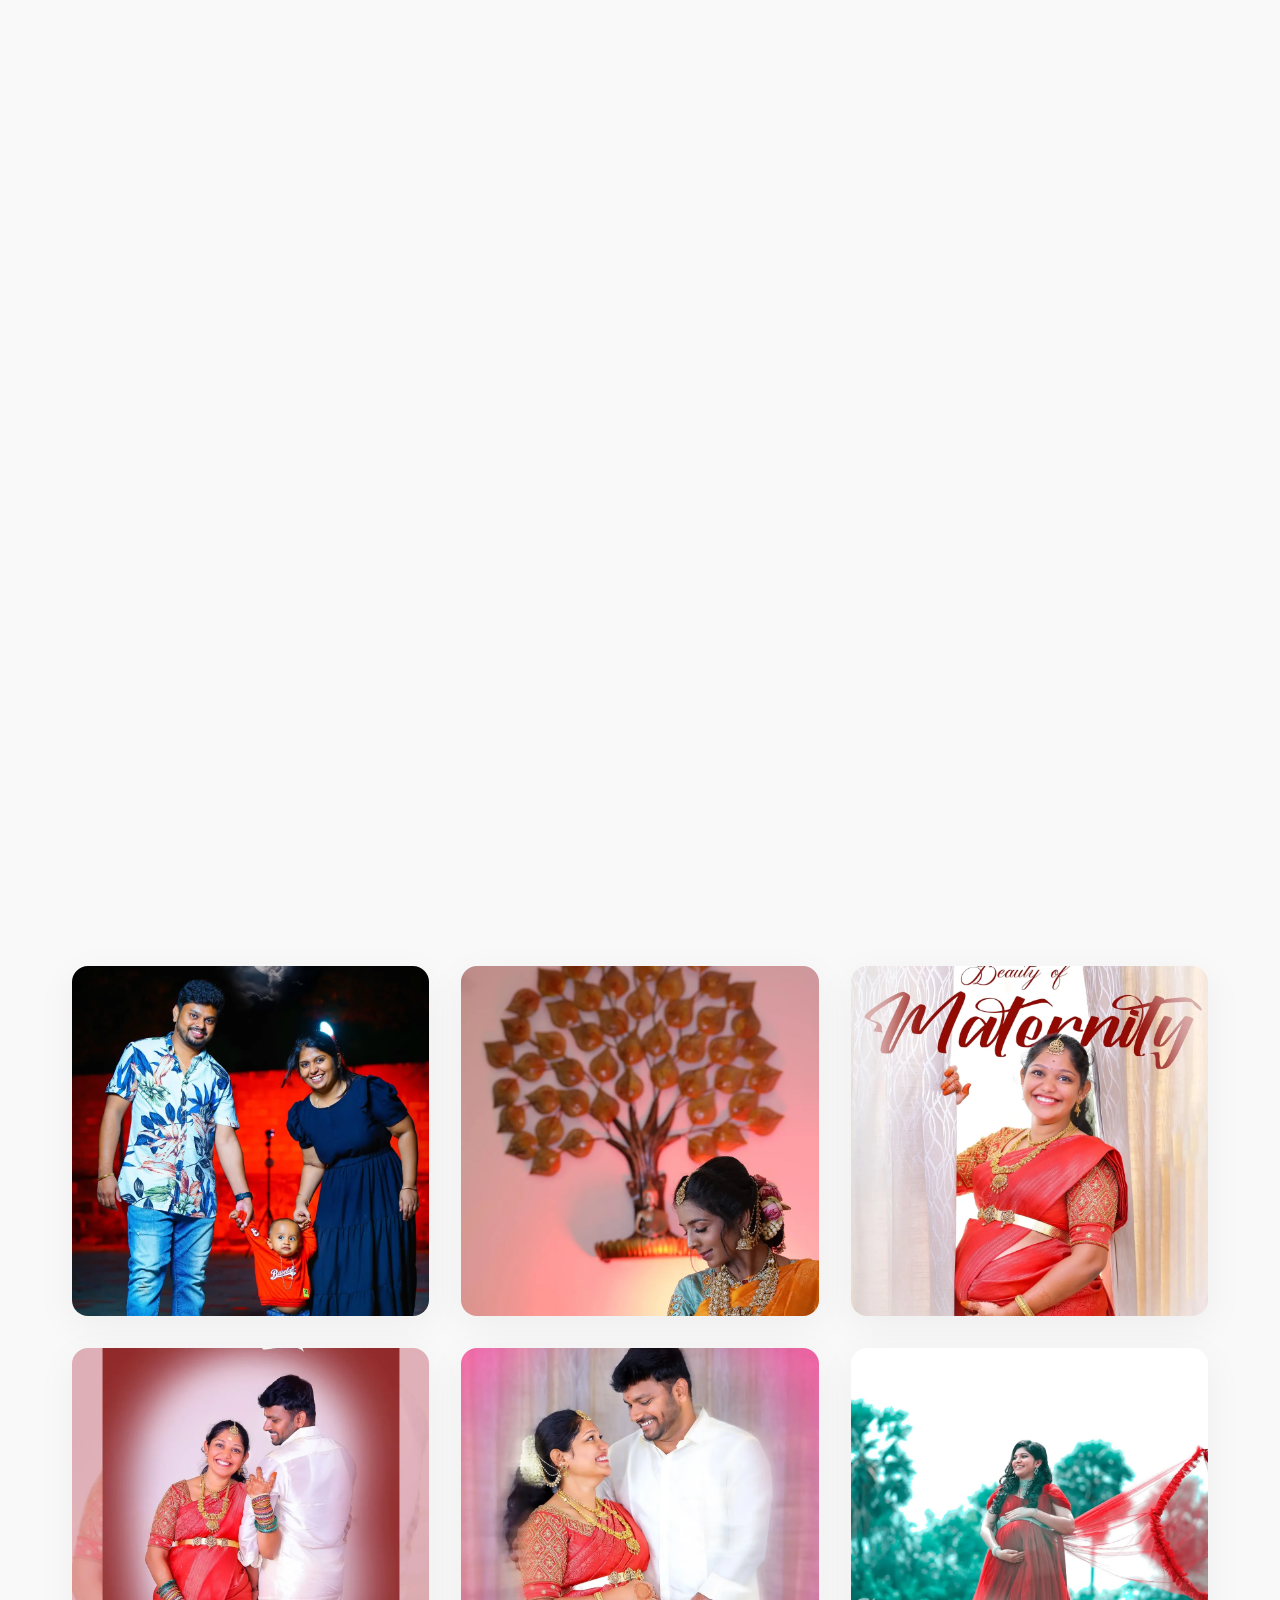
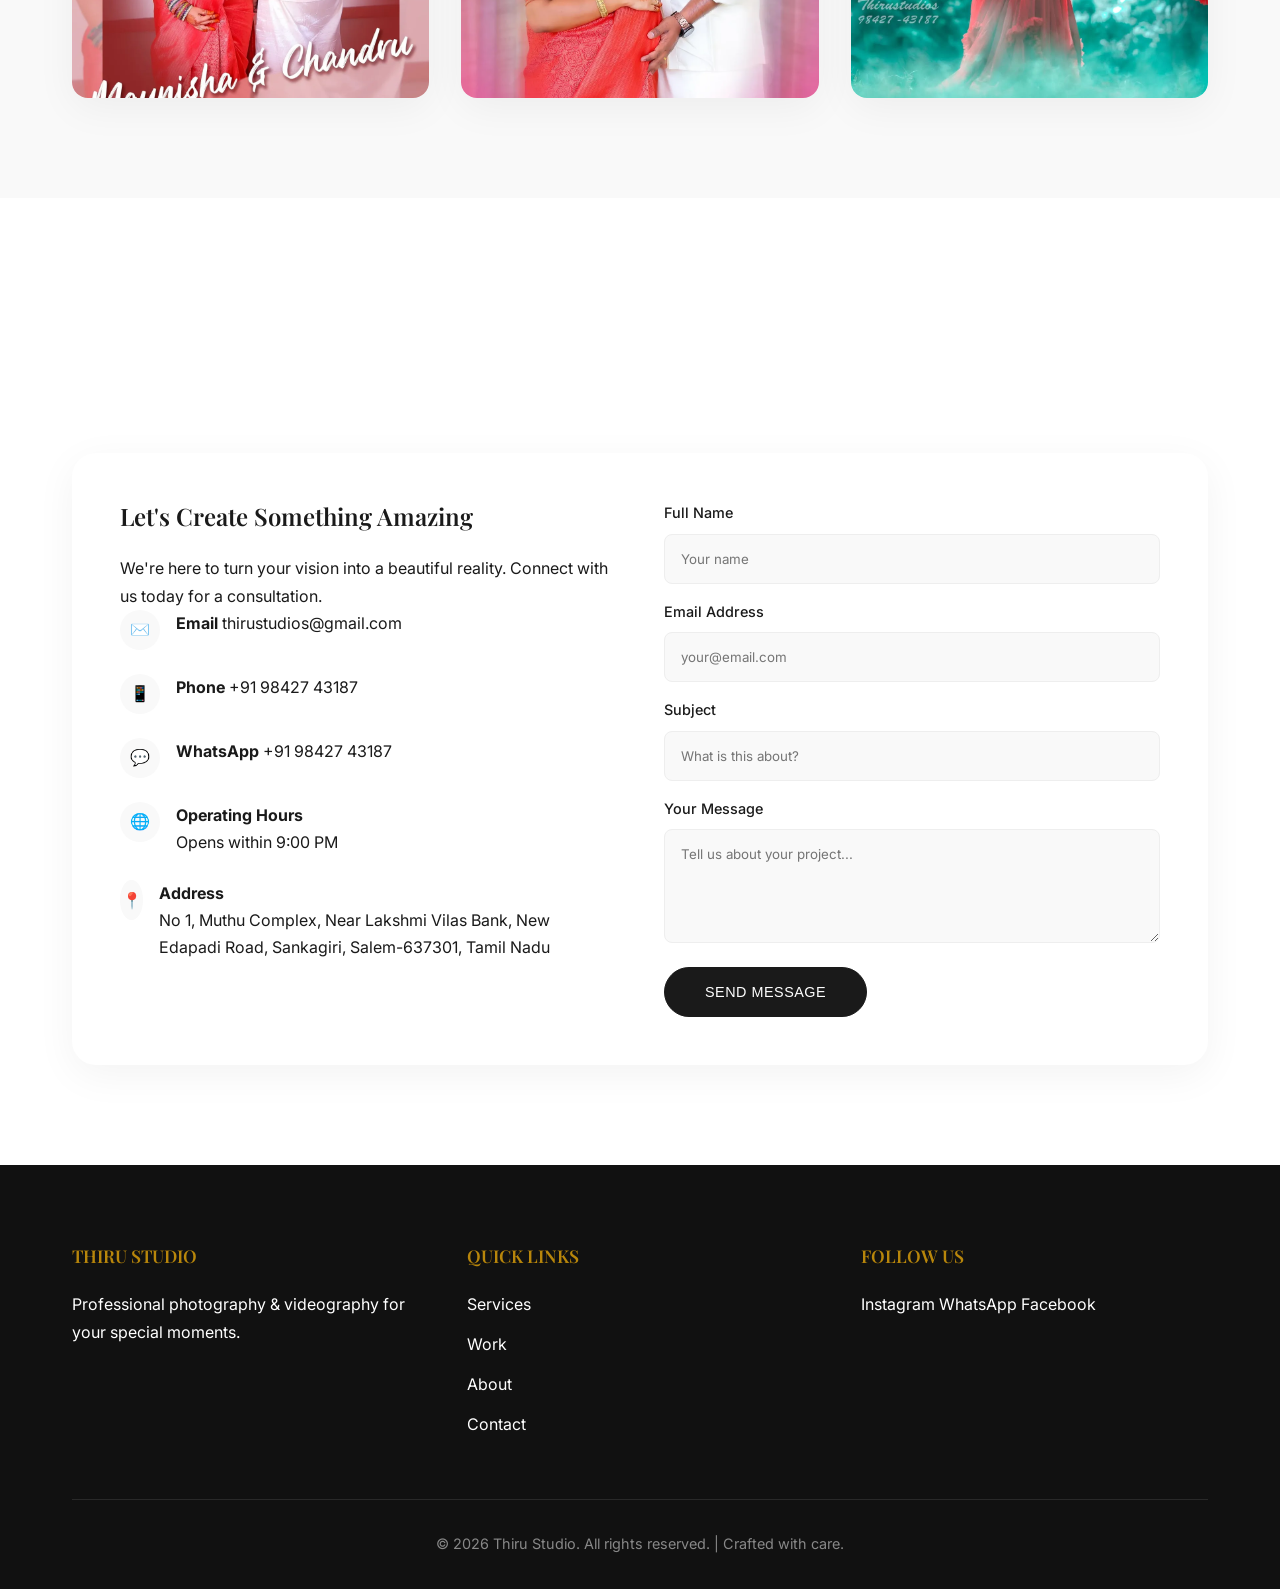
==== commit 9f9f39b4: "Update index.html" ====
--- a/index.html
+++ b/index.html
@@ -244,7 +244,7 @@
 								<span>Projects Completed</span>
 							</div>
 							<div class="stat">
-								<strong>100%<\strong>
+								<strong>100%</strong>
 								<span>Client Satisfaction</span>
 							</div>
 							<div class="stat">
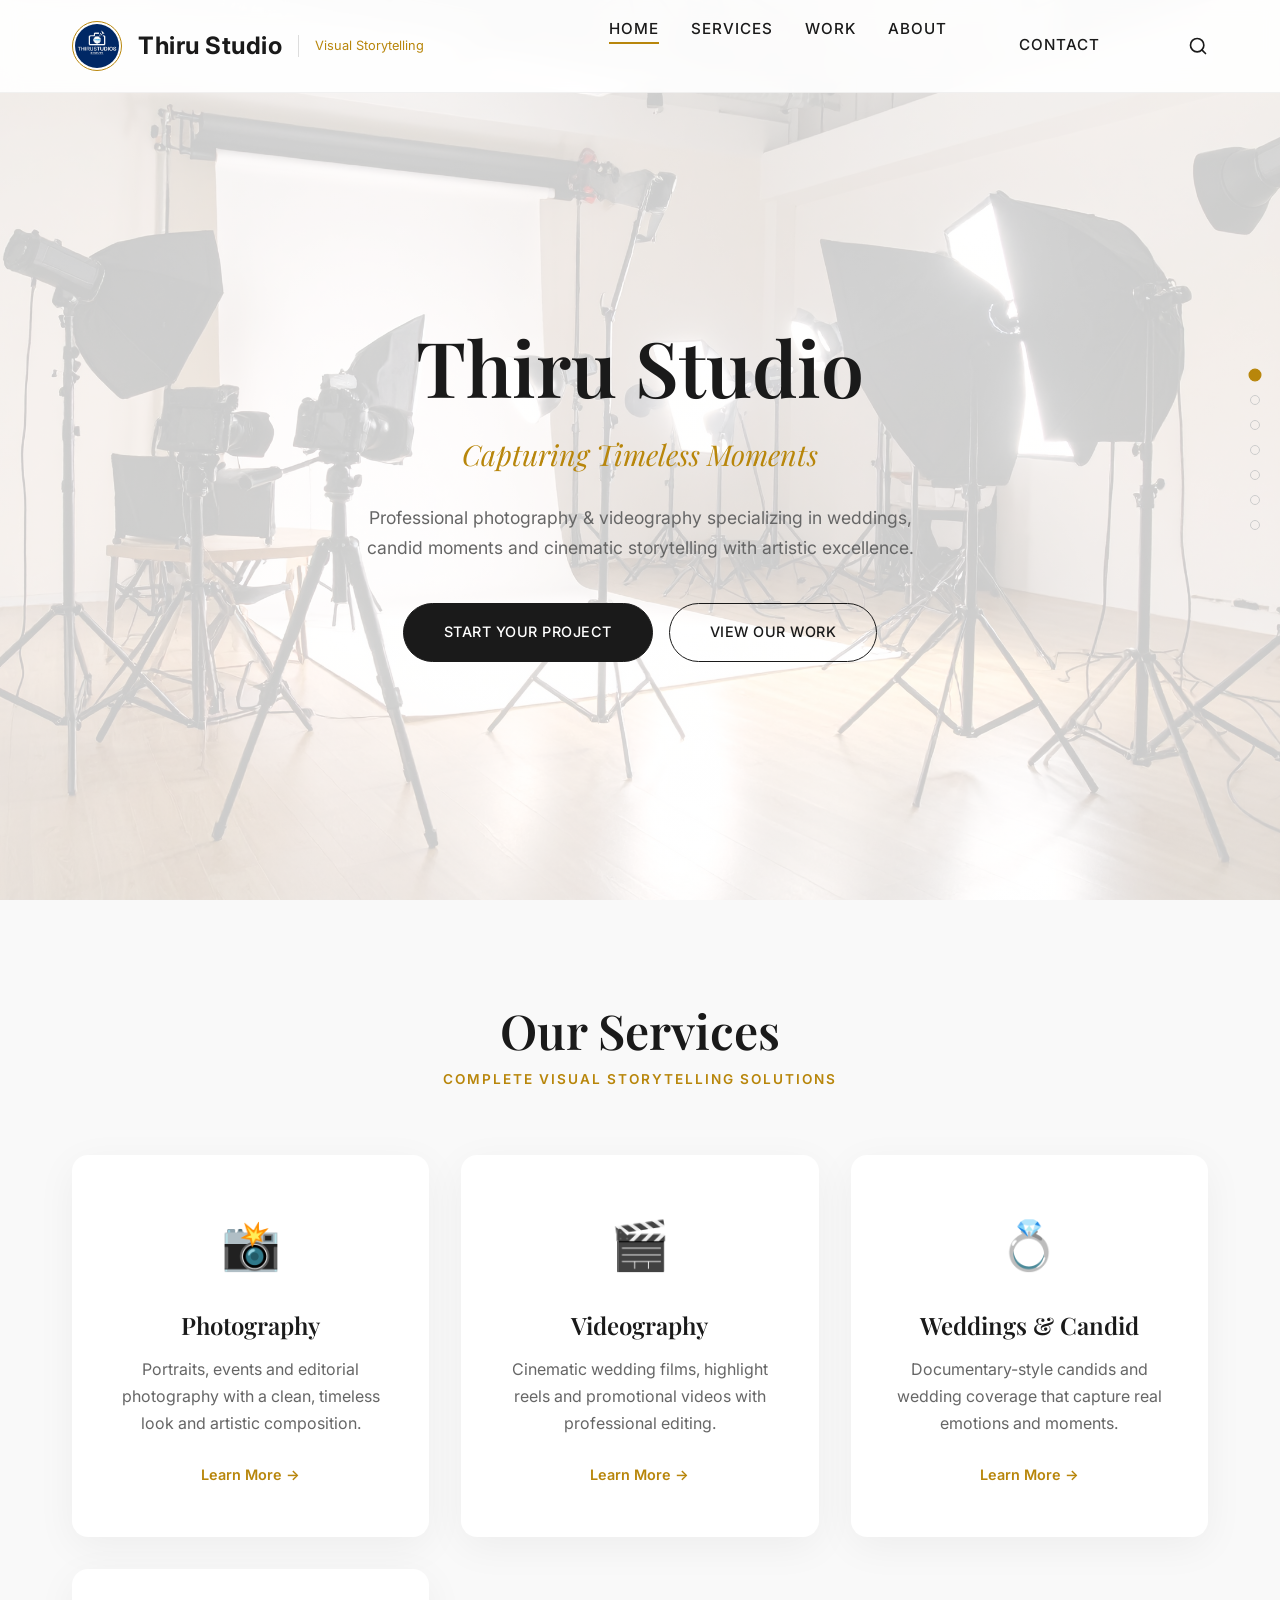
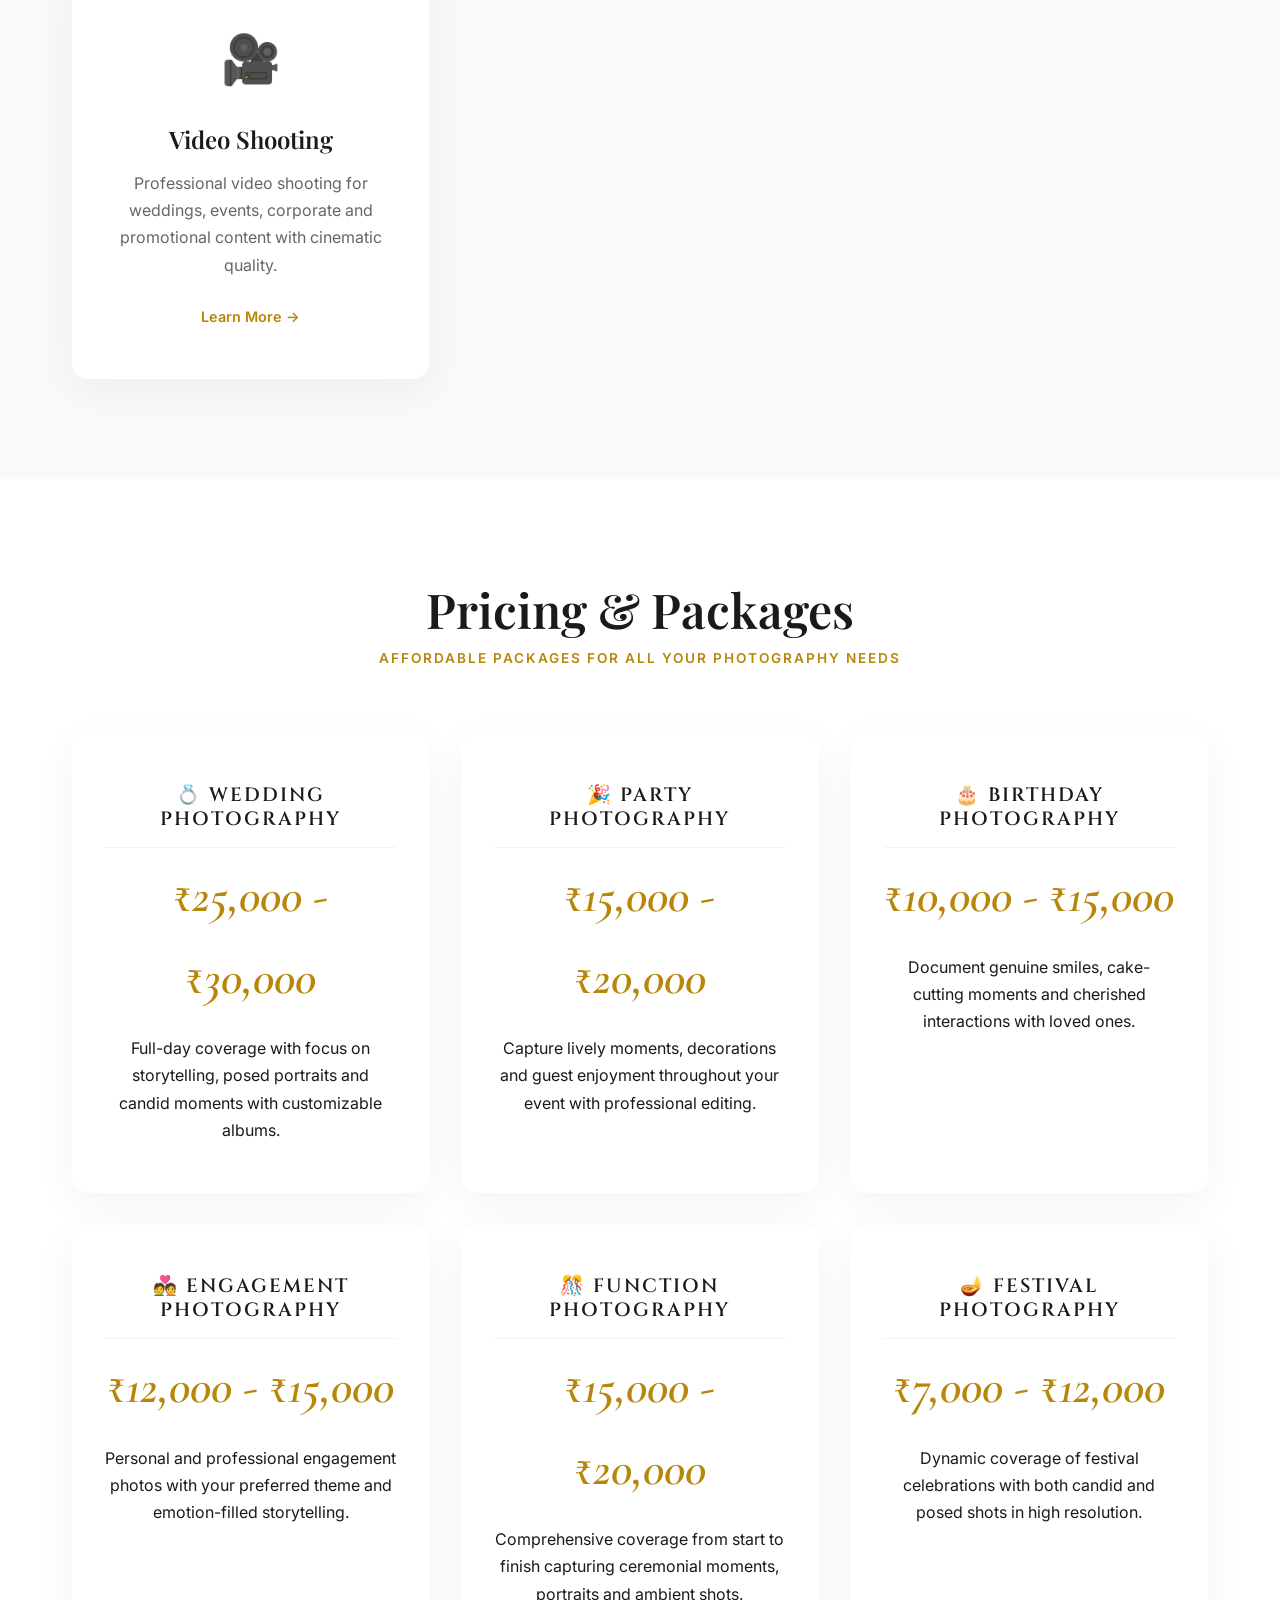
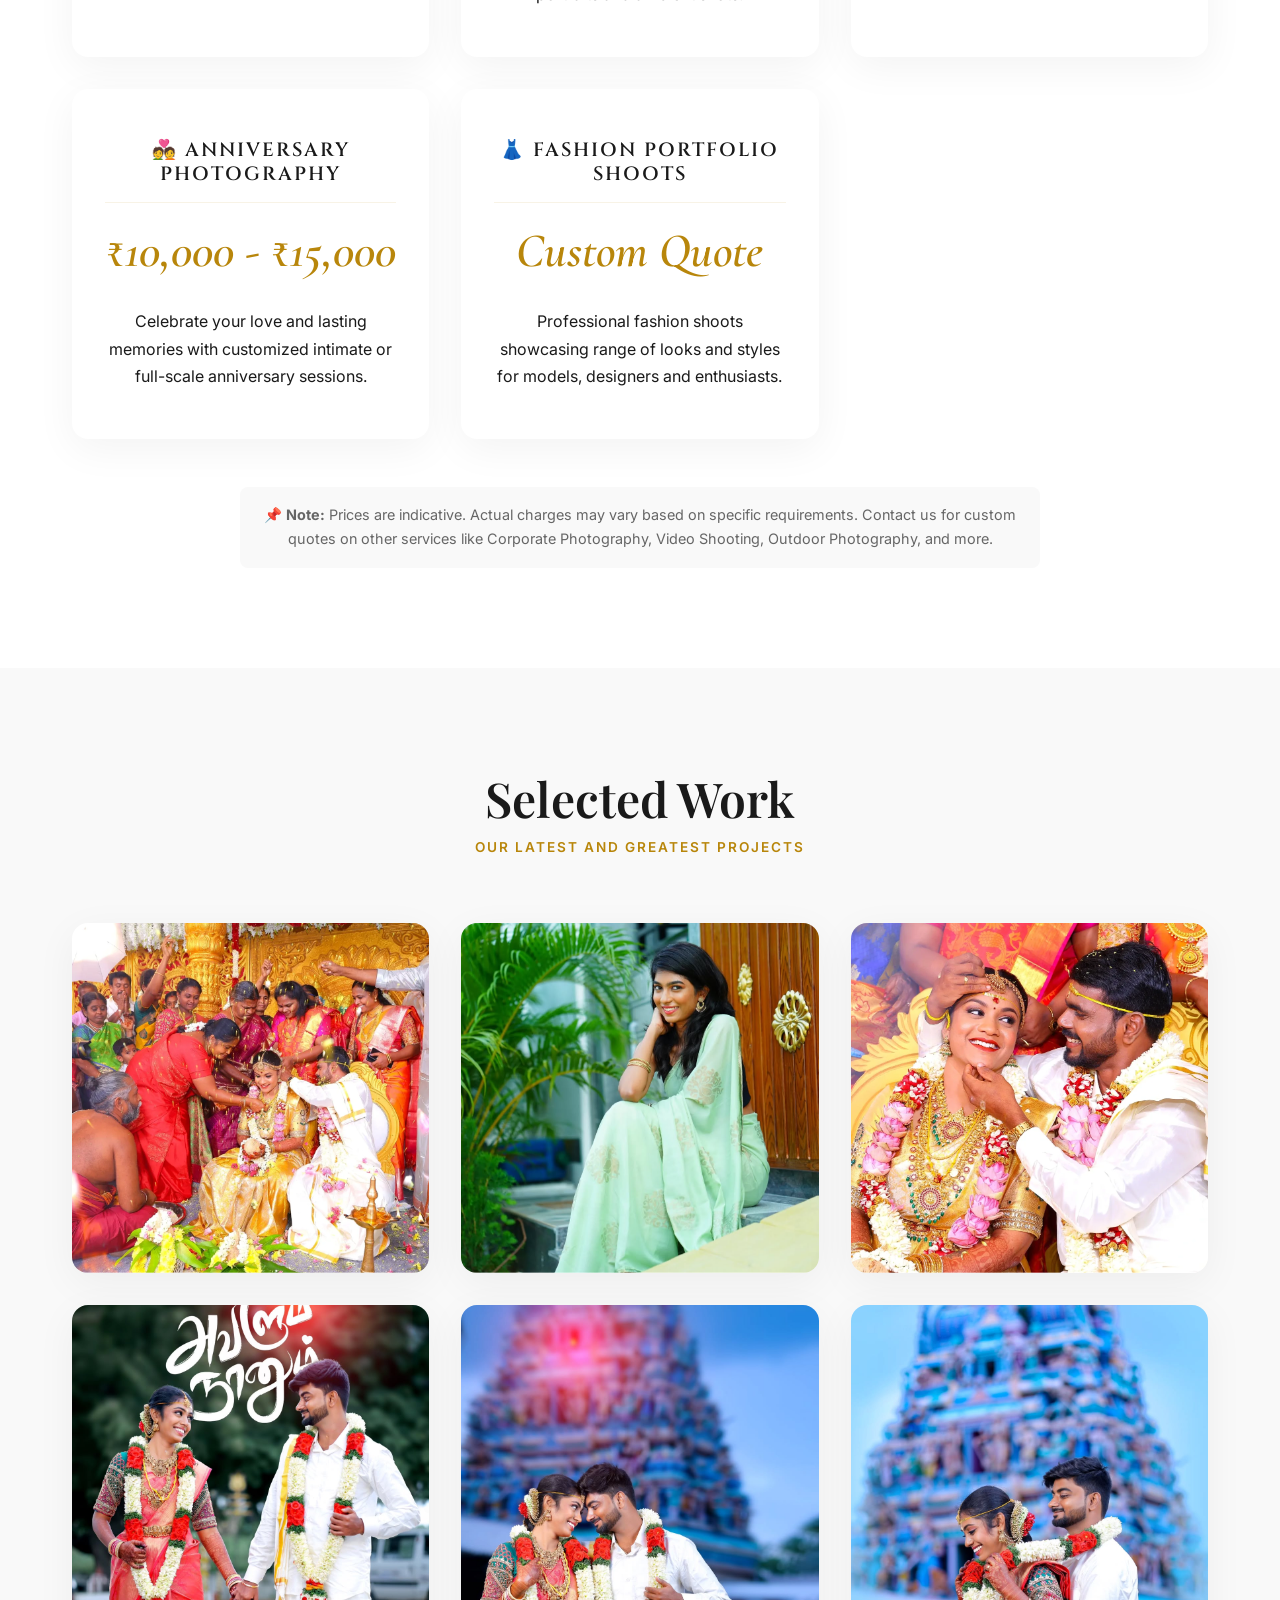
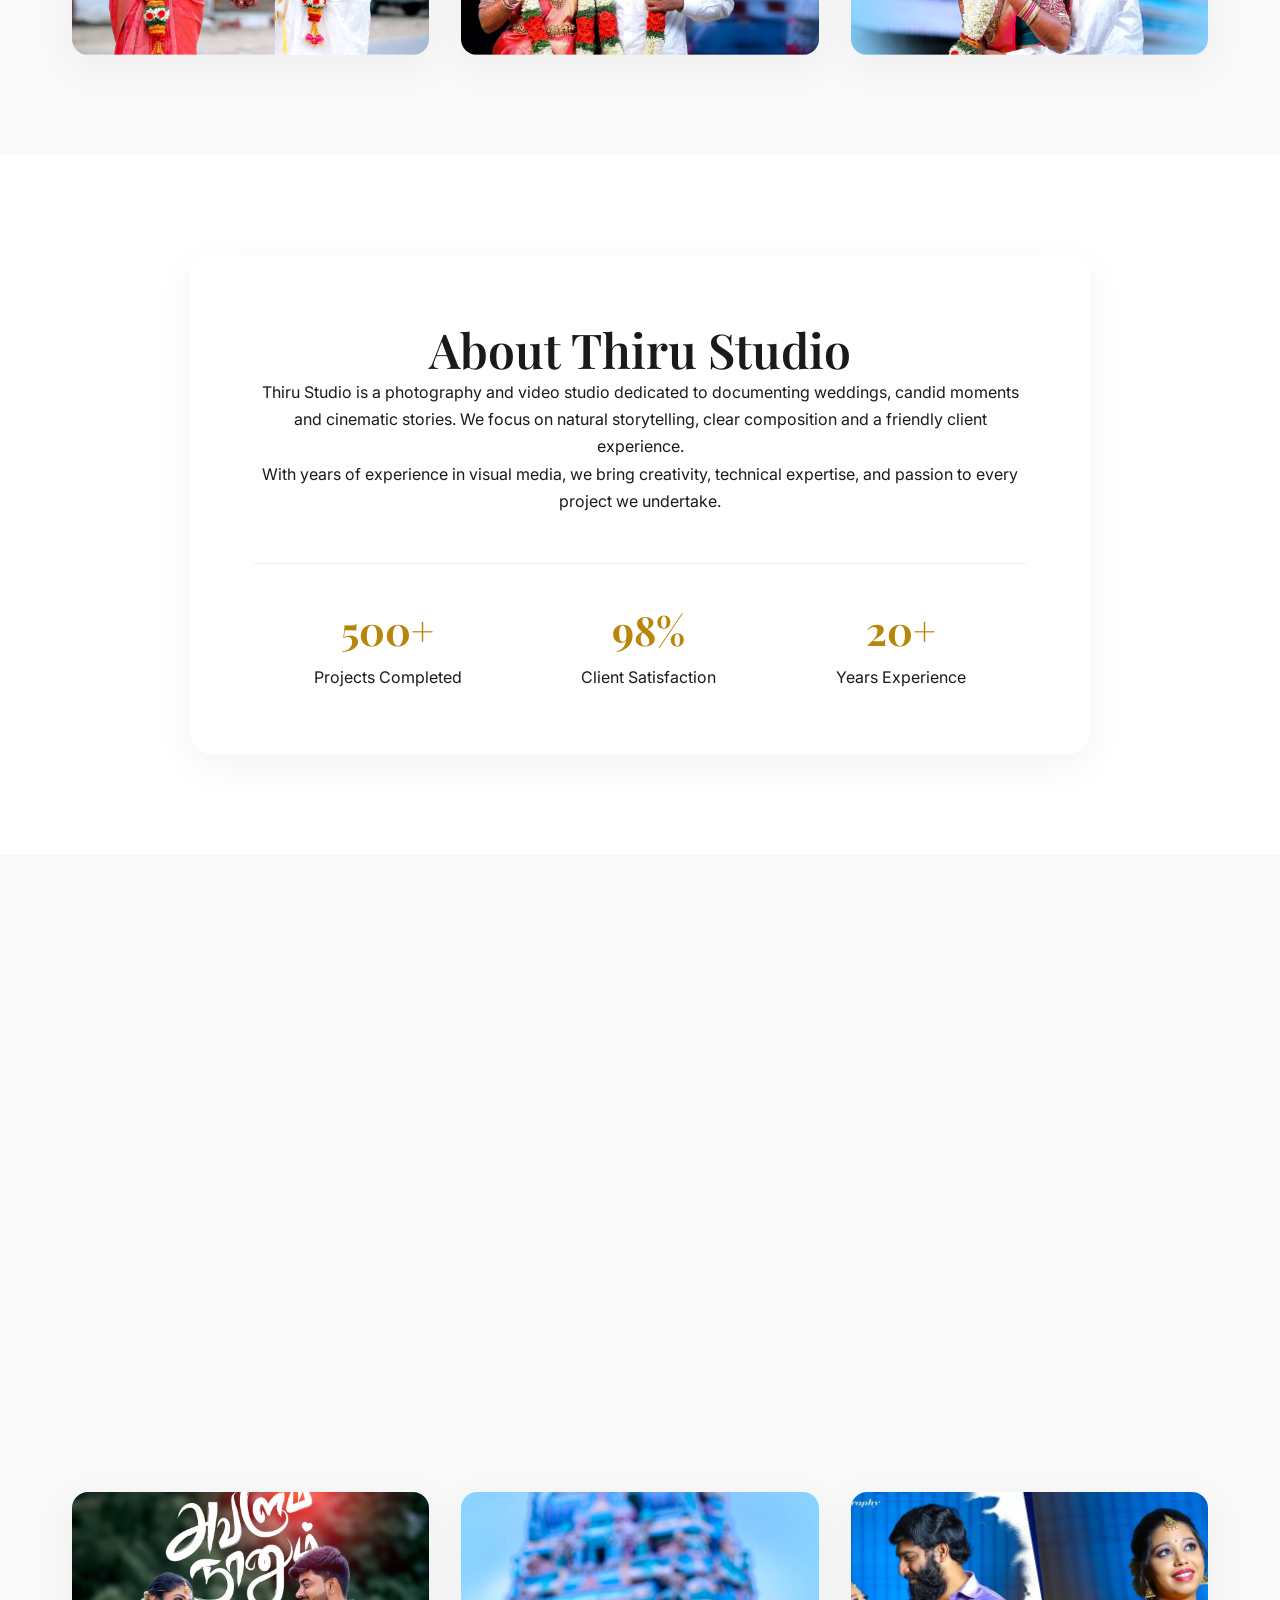
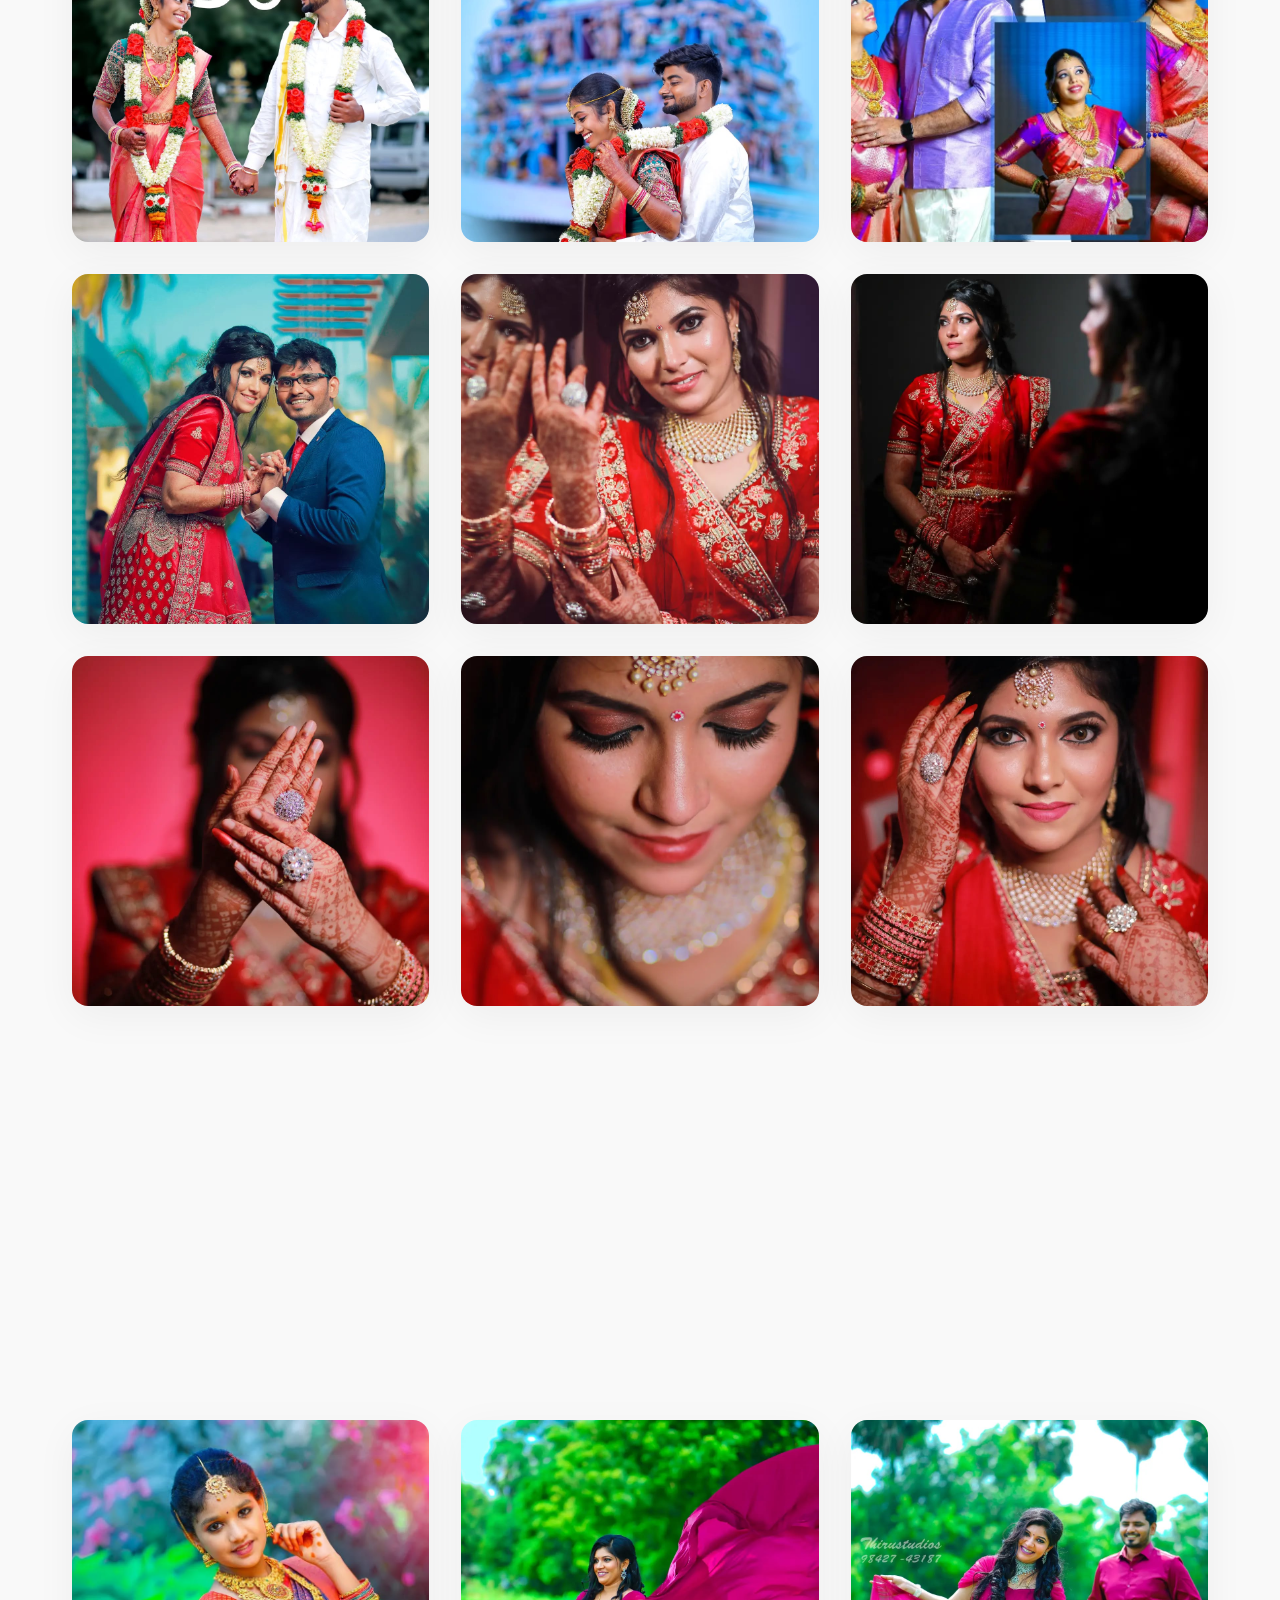
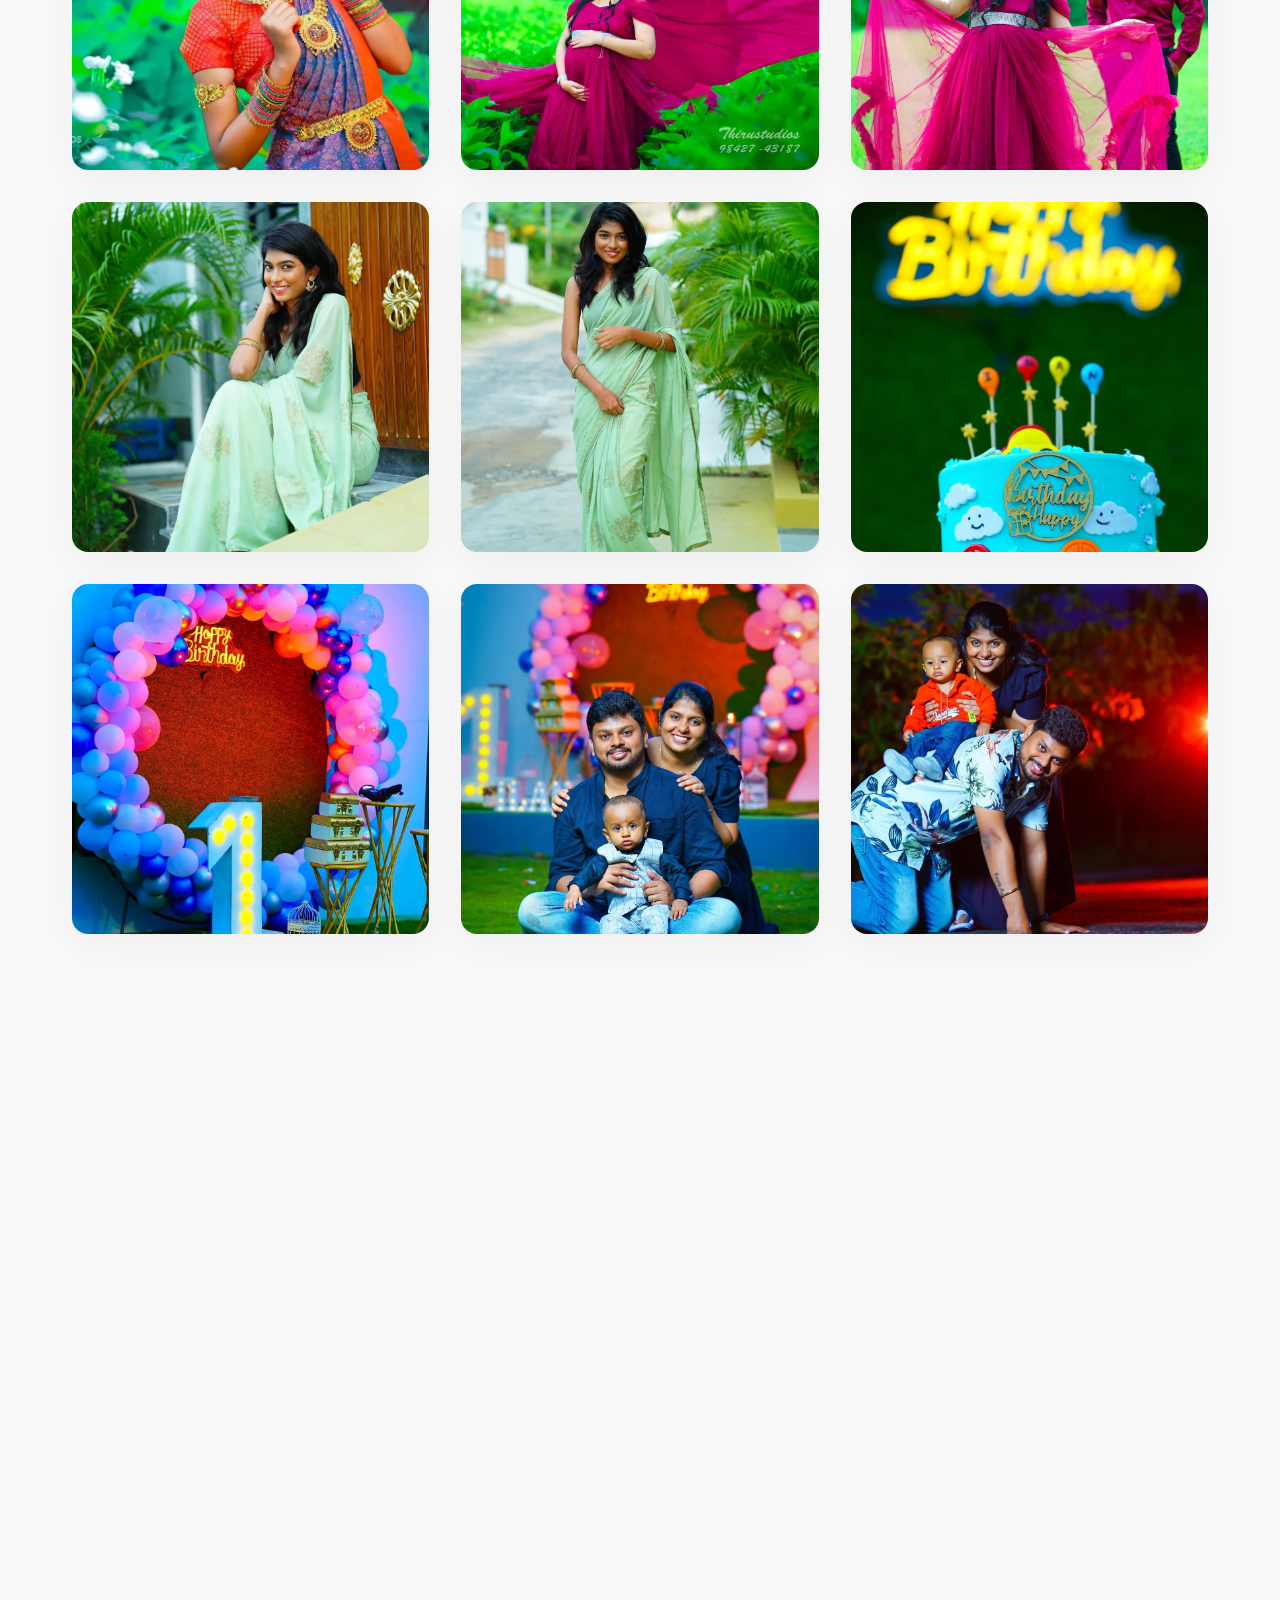
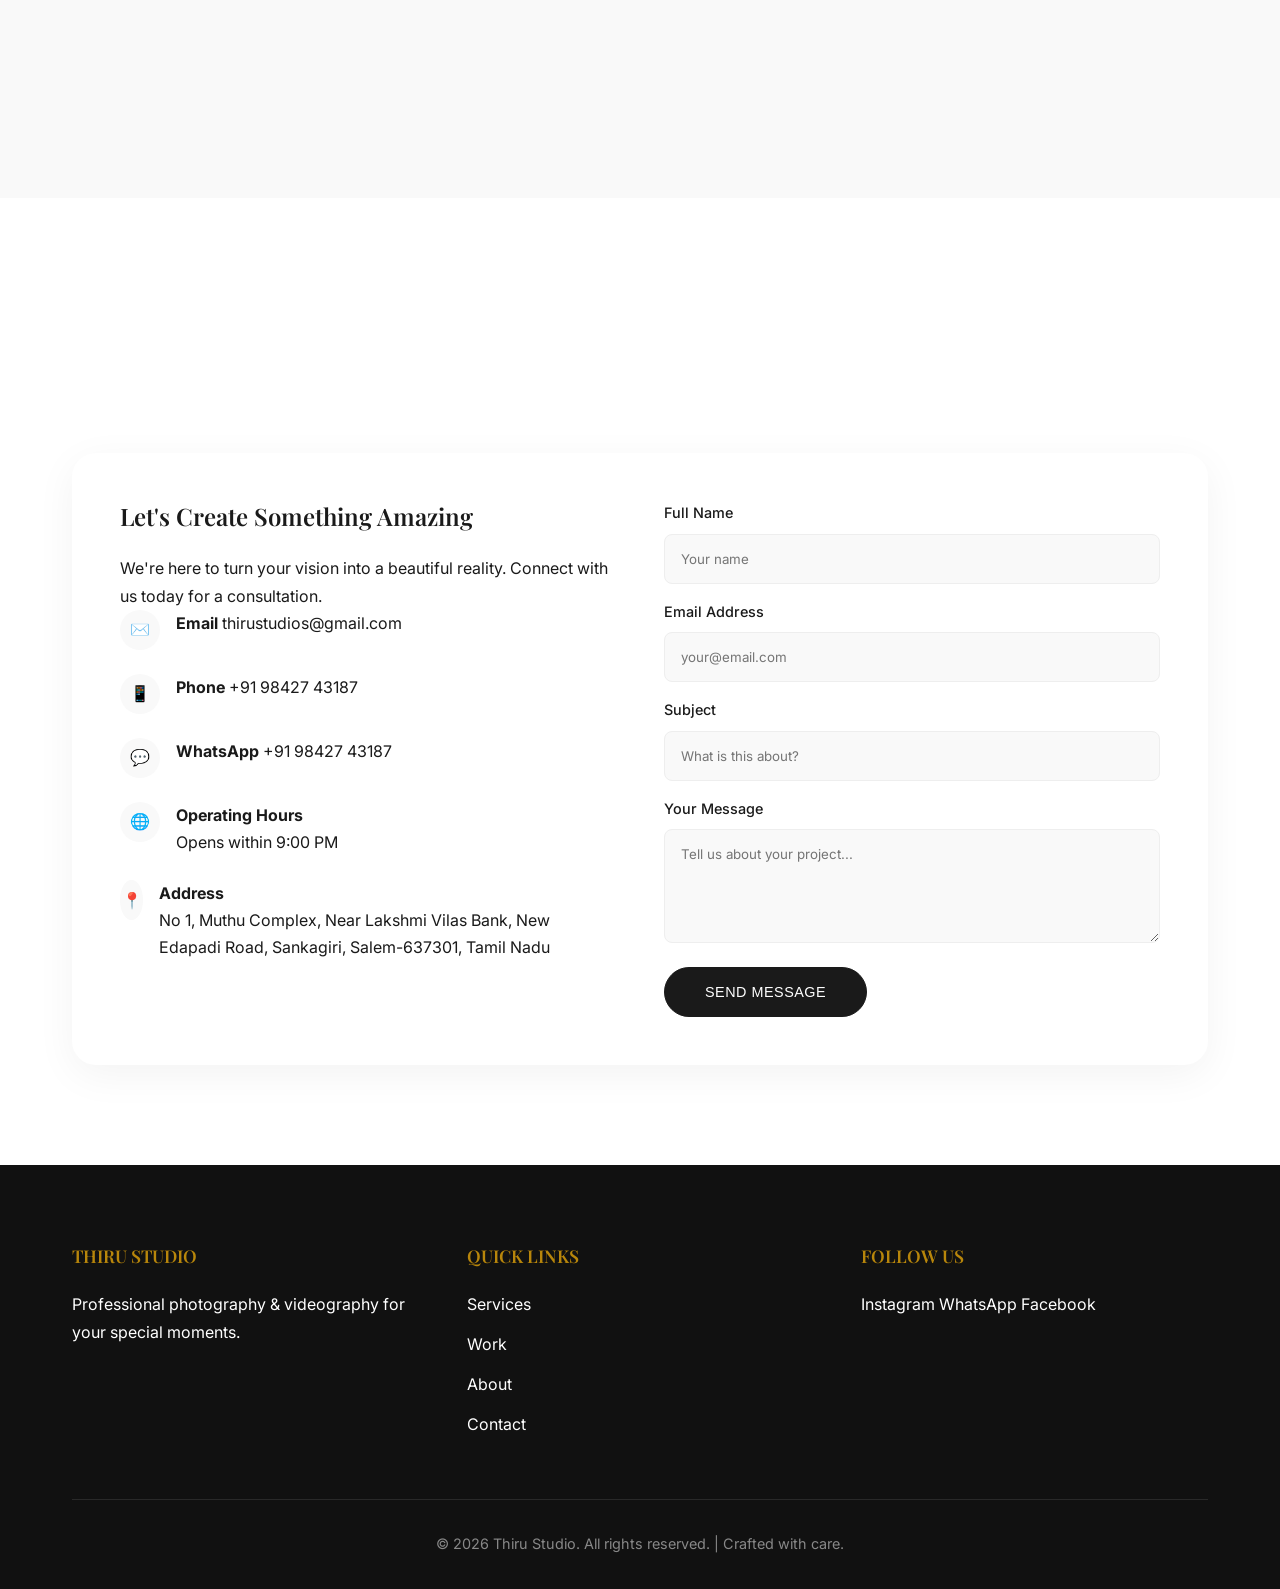
==== commit 26de17a8: "Update index.html" ====
--- a/index.html
+++ b/index.html
@@ -244,7 +244,7 @@
 								<span>Projects Completed</span>
 							</div>
 							<div class="stat">
-								<strong>100%</strong>
+								<strong>98%</strong>
 								<span>Client Satisfaction</span>
 							</div>
 							<div class="stat">
